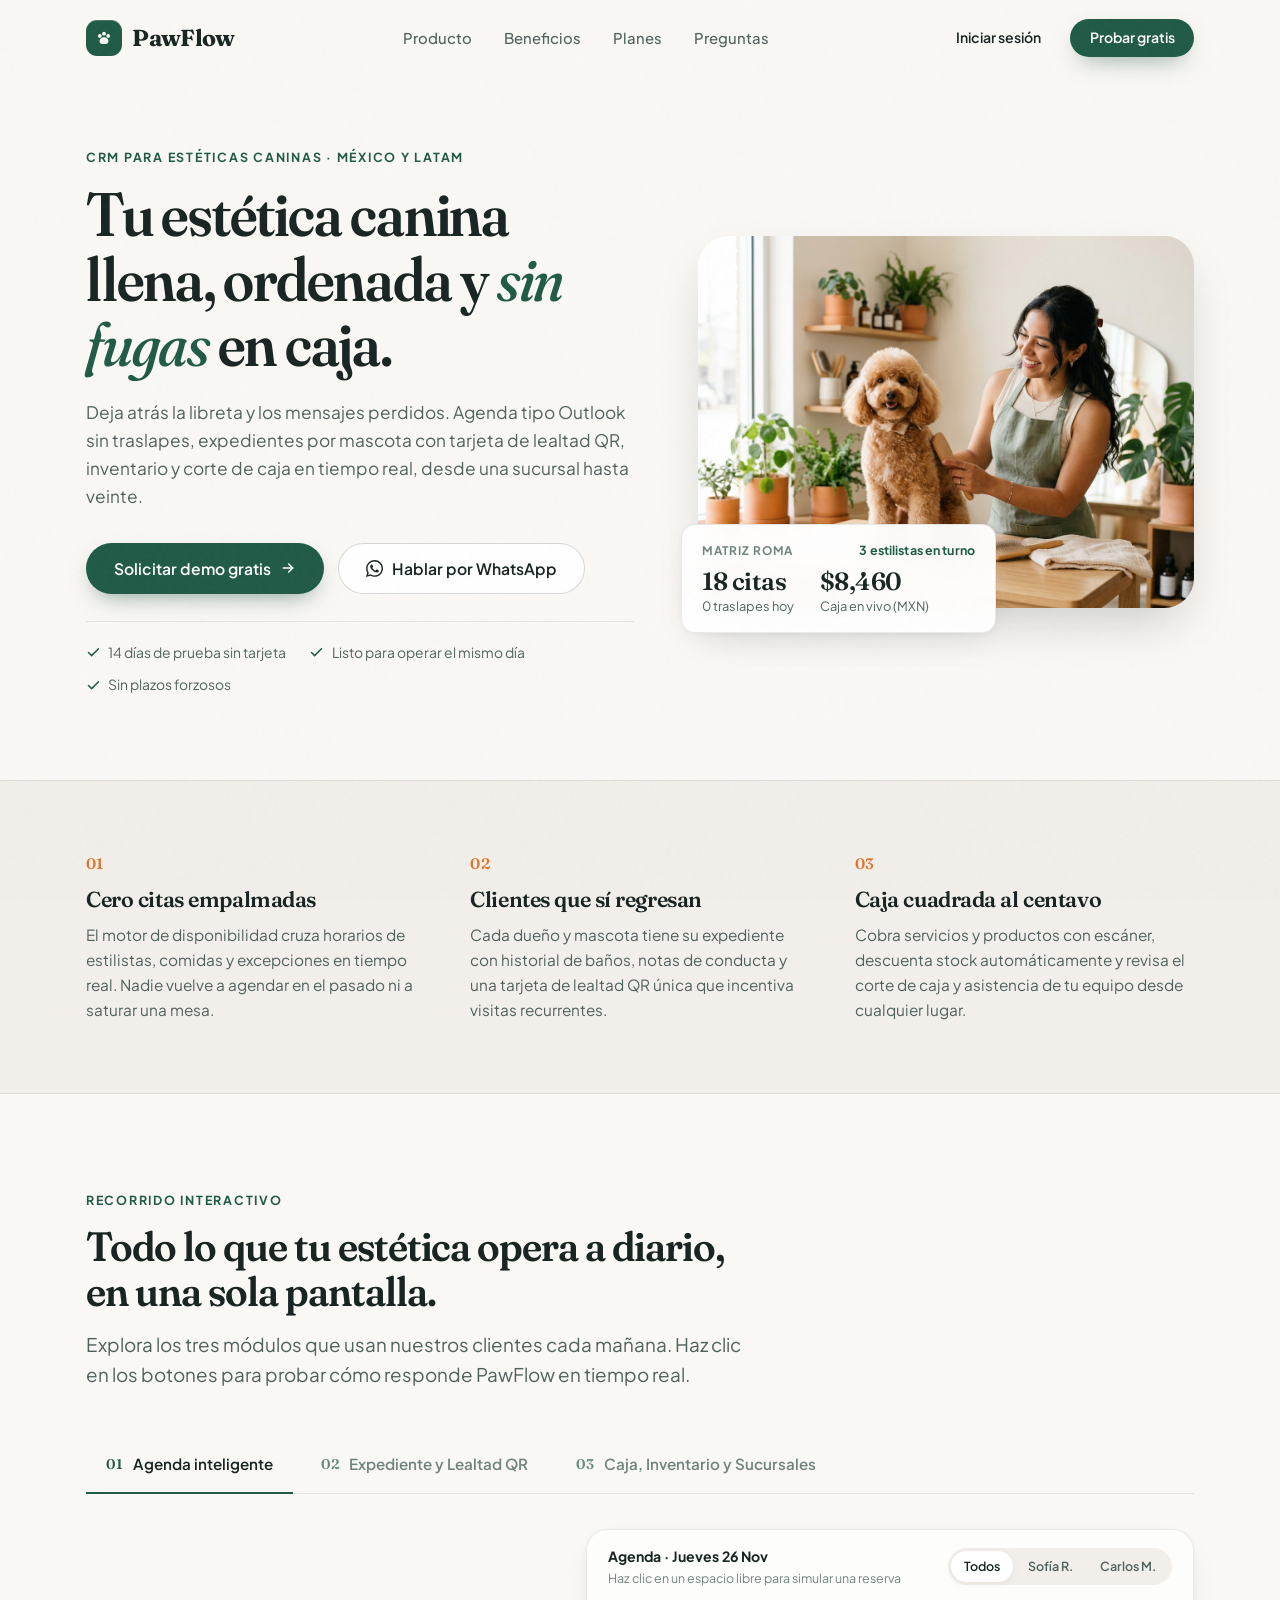
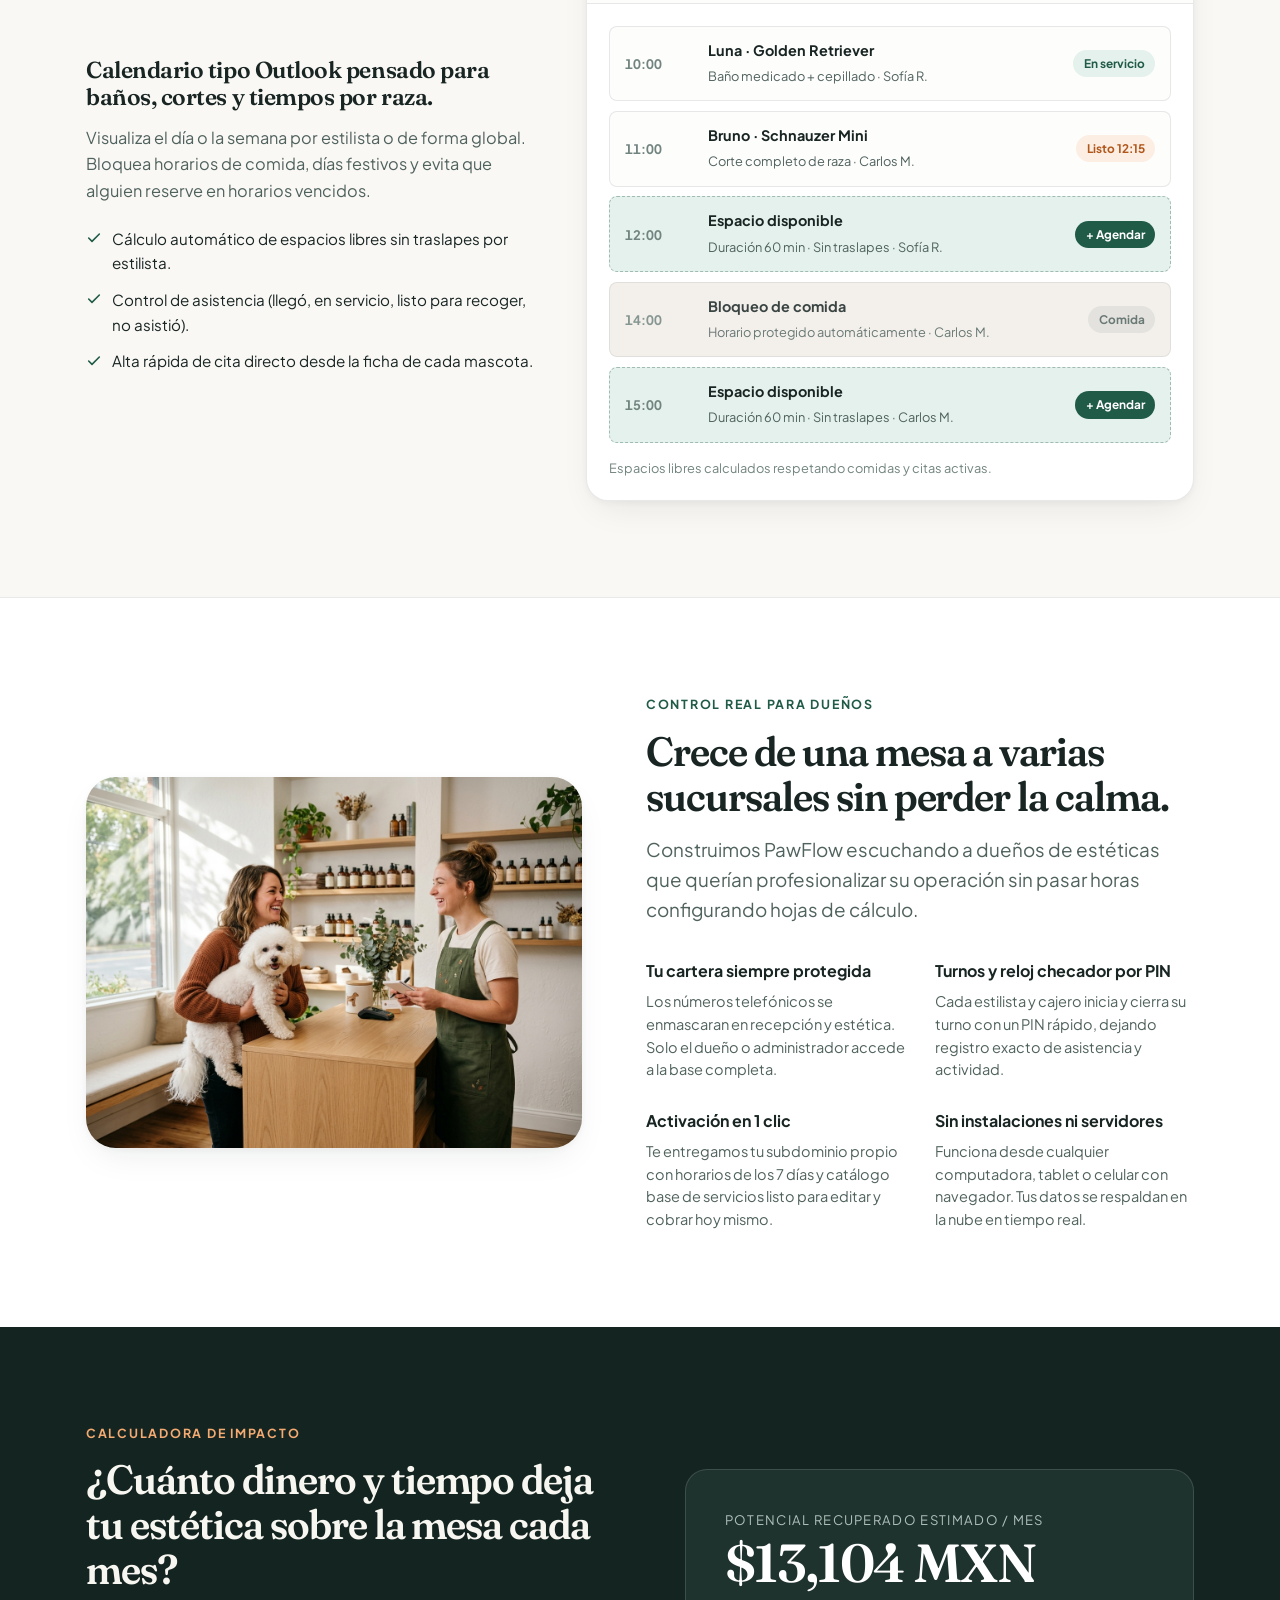
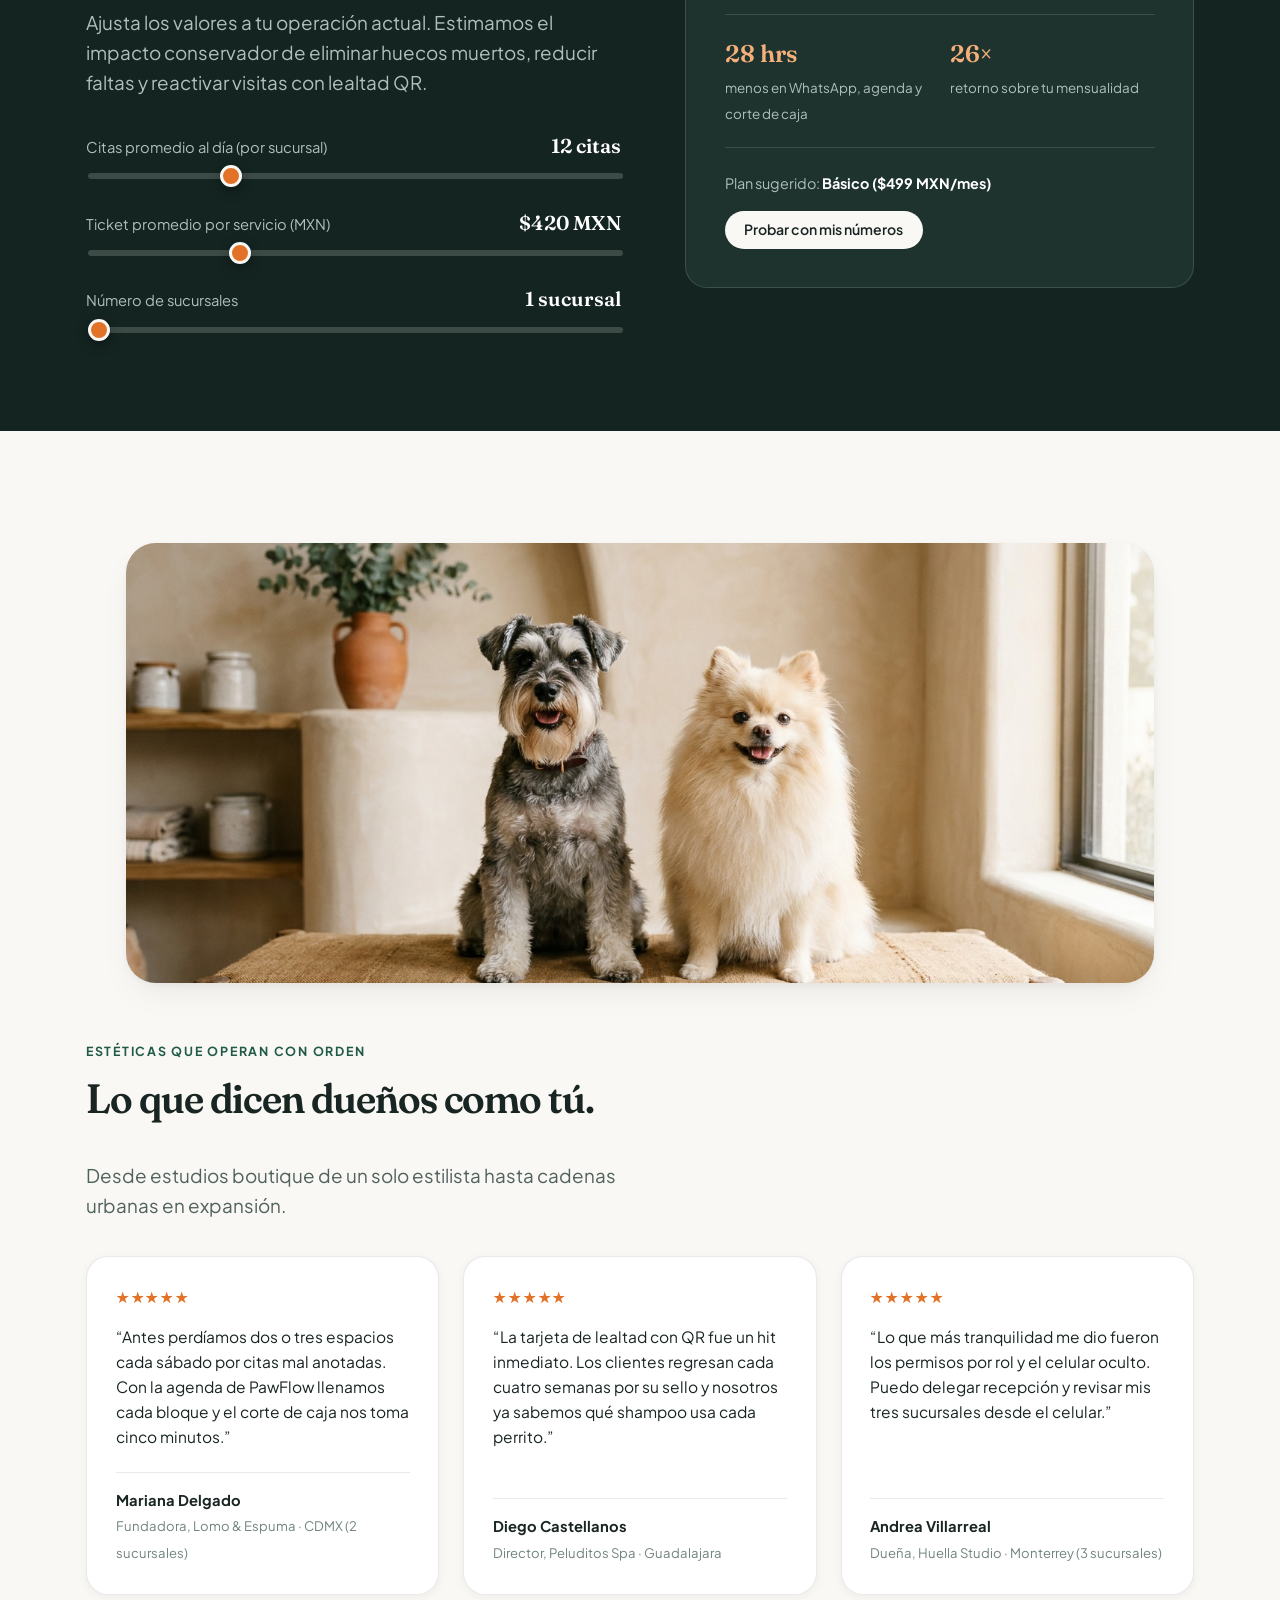
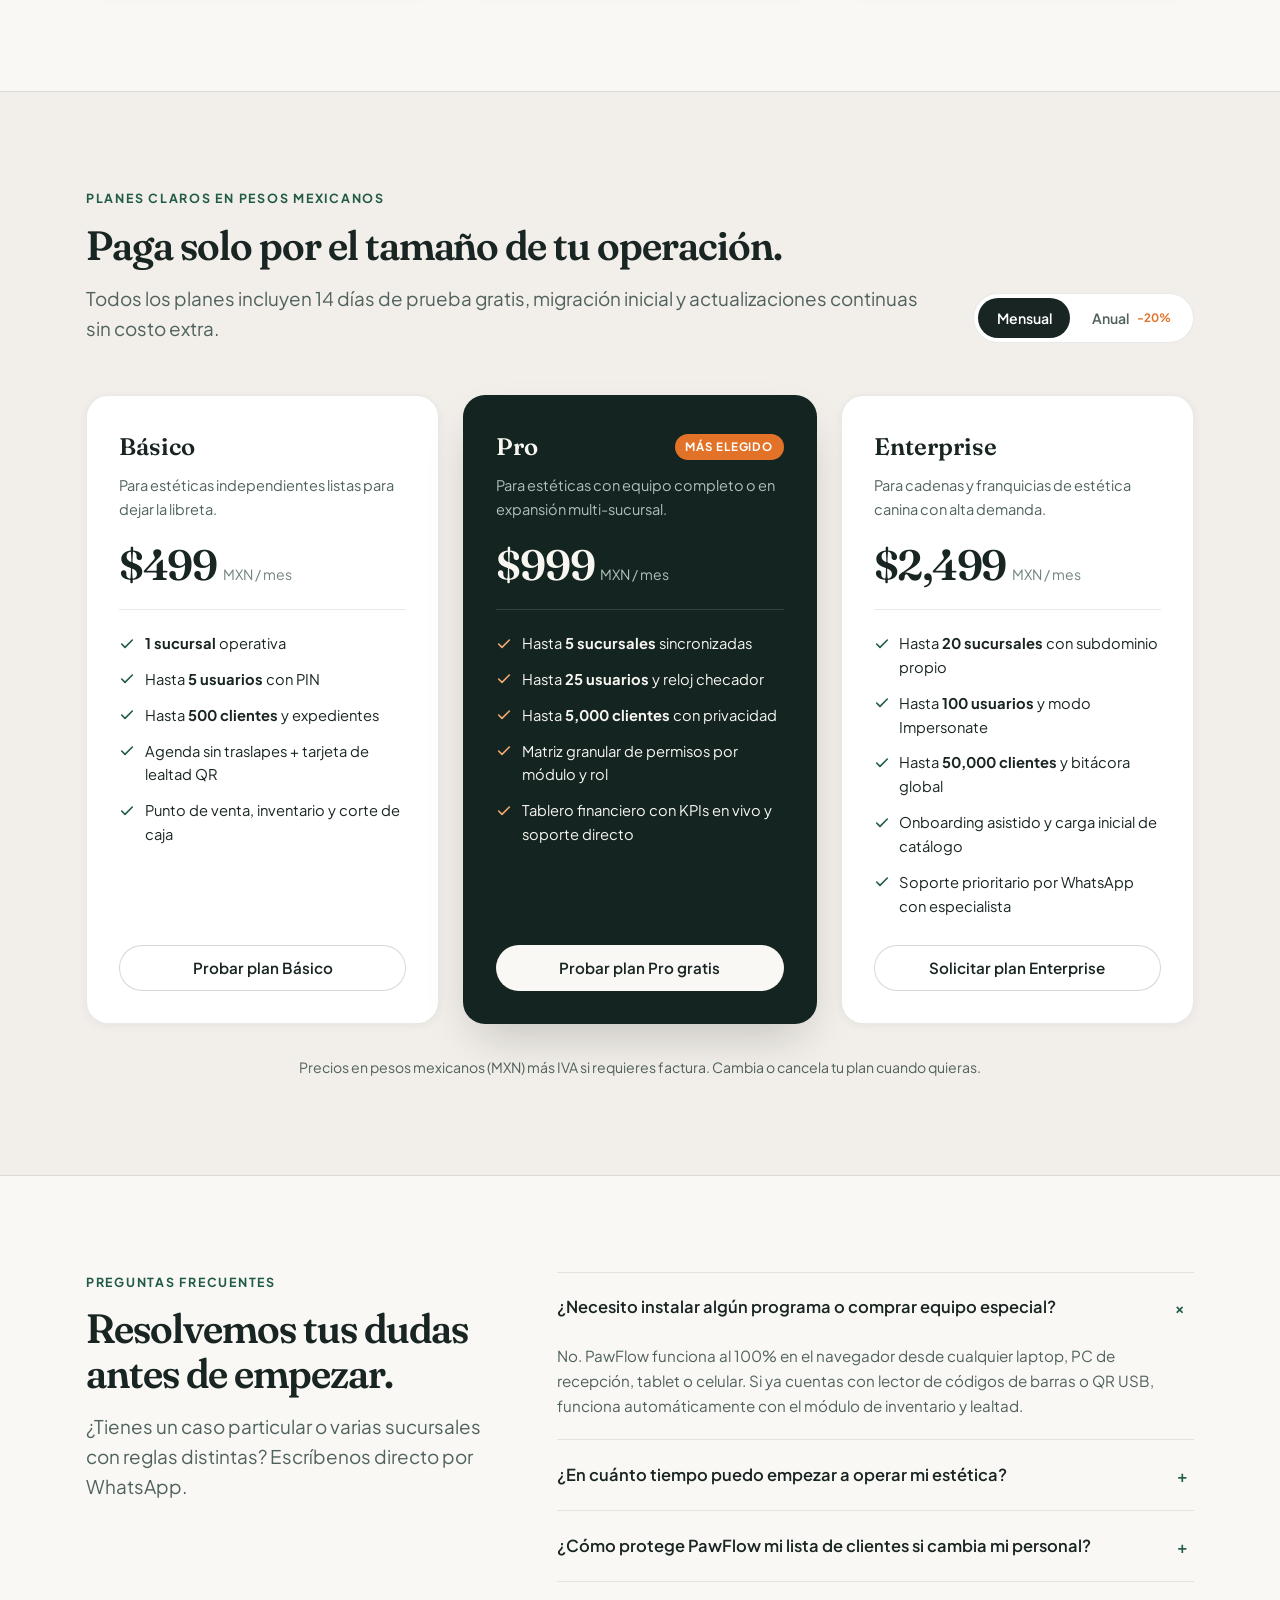
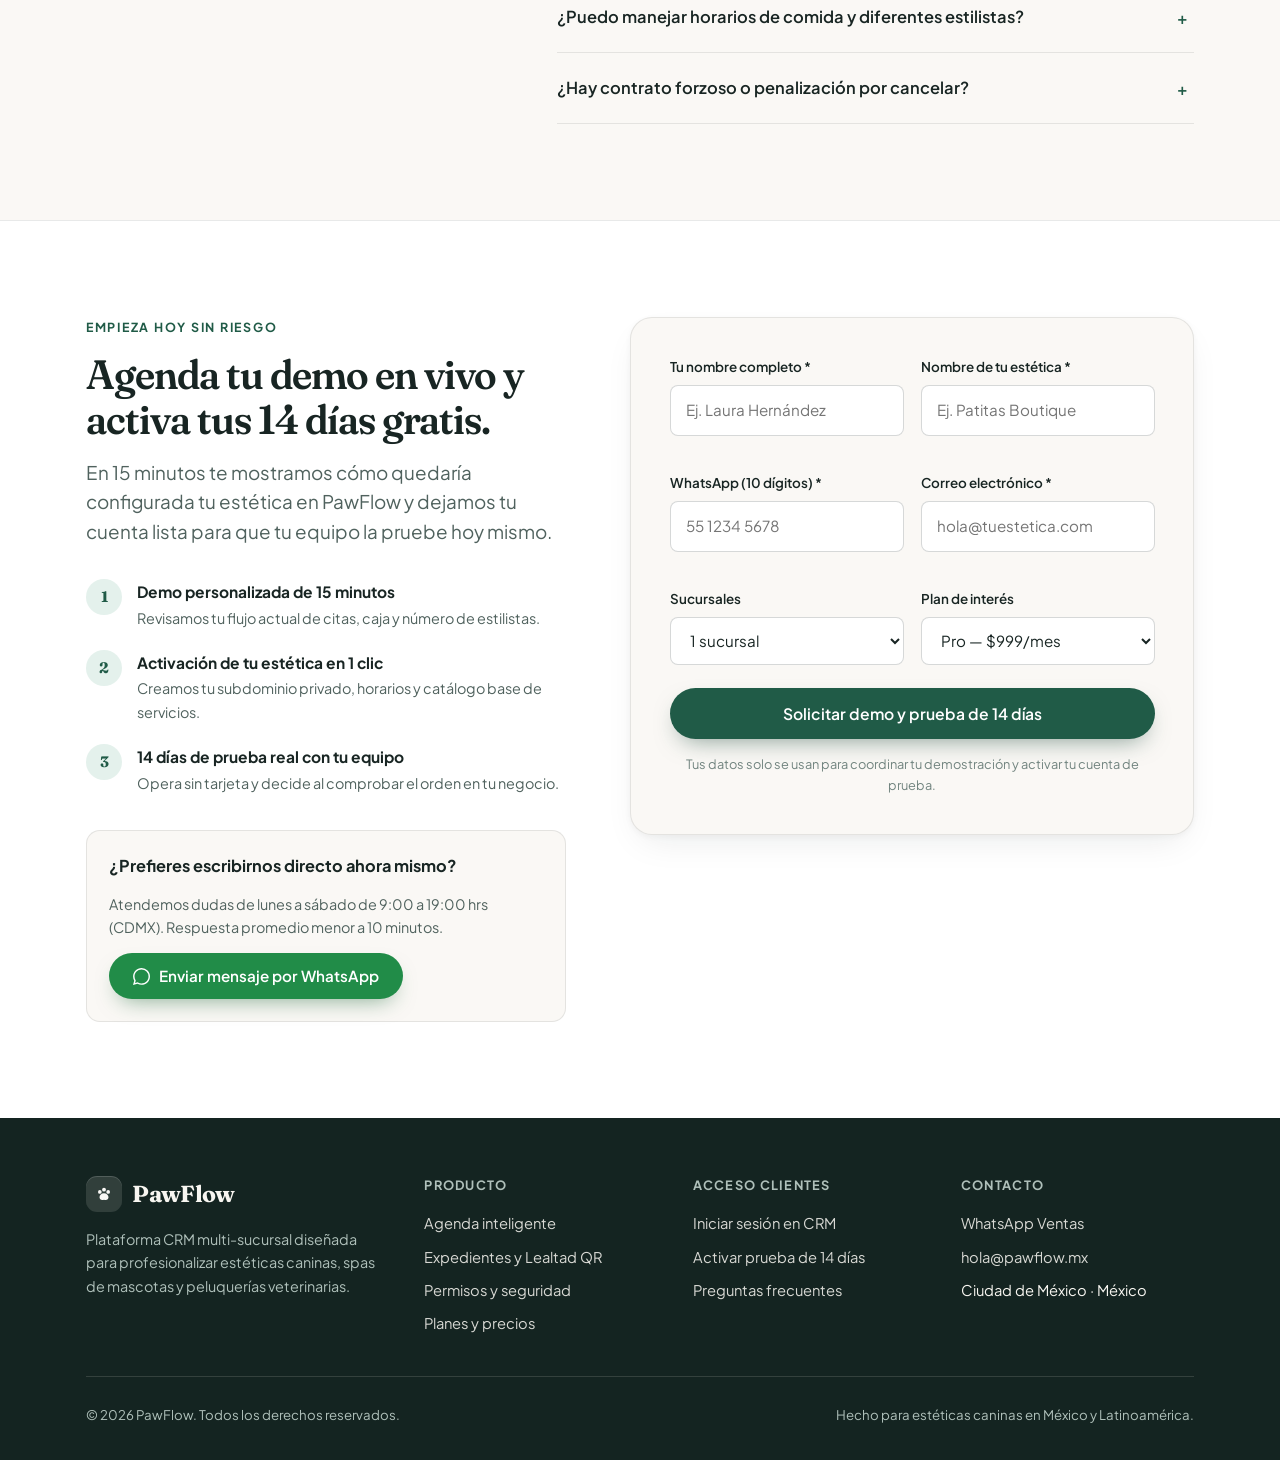
==== landing/index.html @ ab043d0c "feat(landing): agregar landing page comercial PawFlow y servirla en /landing" ====
<!DOCTYPE html>
<html lang="es-MX">
<head>
  <meta charset="UTF-8" />
  <meta name="viewport" content="width=device-width, initial-scale=1.0" />
  <title>PawFlow — CRM para Estéticas Caninas y Peluquerías de Mascotas</title>
  <meta
    name="description"
    content="Organiza tu estética canina con PawFlow: agenda inteligente sin traslapes, expedientes de mascotas con tarjeta de lealtad QR, inventario, corte de caja y control multi-sucursal."
  />
  <meta property="og:type" content="website" />
  <meta property="og:title" content="PawFlow — El CRM diseñado para estéticas caninas" />
  <meta
    property="og:description"
    content="Agenda tipo Outlook, expedientes por mascota, lealtad QR, inventario y caja cuadrada al centavo. Prueba gratis 14 días."
  />
  <meta property="og:image" content="./assets/hero-salon.jpg" />
  <meta name="theme-color" content="#205B48" />

  <!-- Curated Editorial Typography: Fraunces + Plus Jakarta Sans -->
  <link rel="preconnect" href="https://fonts.googleapis.com" />
  <link rel="preconnect" href="https://fonts.gstatic.com" crossorigin />
  <link
    href="https://fonts.googleapis.com/css2?family=Fraunces:ital,opsz,wght@0,9..144,500;0,9..144,600;0,9..144,700;1,9..144,500&family=Plus+Jakarta+Sans:wght@400;500;600;700&display=swap"
    rel="stylesheet"
  />
  <link rel="stylesheet" href="./css/styles.css" />

  <!-- Structured Data for SEO -->
  <script type="application/ld+json">
    {
      "@context": "https://schema.org",
      "@type": "SoftwareApplication",
      "name": "PawFlow",
      "applicationCategory": "BusinessApplication",
      "operatingSystem": "Web",
      "description": "CRM SaaS multi-sucursal para estéticas caninas: agenda inteligente, expedientes de clientes y mascotas, tarjeta de lealtad QR, inventario y corte de caja.",
      "offers": {
        "@type": "AggregateOffer",
        "priceCurrency": "MXN",
        "lowPrice": "499",
        "highPrice": "2499"
      }
    }
  </script>
</head>
<body>
  <!-- =====================================================================
       NAVIGATION
  ====================================================================== -->
  <header id="site-header" class="site-header">
    <div class="container header-inner">
      <a href="#inicio" class="brand" aria-label="PawFlow Inicio">
        <span class="brand-mark" aria-hidden="true">
          <svg width="20" height="20" viewBox="0 0 24 24" fill="none">
            <circle cx="7" cy="9.5" r="2.2" fill="currentColor" />
            <circle cx="12" cy="6.8" r="2.3" fill="currentColor" />
            <circle cx="17" cy="9.5" r="2.2" fill="currentColor" />
            <path d="M12 11.2c-3.1 0-5.4 2.2-5.4 4.8 0 1.9 1.4 3.2 3.2 3.2 1 0 1.6-.4 2.2-.4s1.2.4 2.2.4c1.8 0 3.2-1.3 3.2-3.2 0-2.6-2.3-4.8-5.4-4.8Z" fill="currentColor" />
          </svg>
        </span>
        <span>PawFlow</span>
      </a>

      <nav aria-label="Navegación principal">
        <ul class="nav-links">
          <li><a href="#producto">Producto</a></li>
          <li><a href="#beneficios">Beneficios</a></li>
          <li><a href="#planes">Planes</a></li>
          <li><a href="#faq">Preguntas</a></li>
        </ul>
      </nav>

      <div class="header-actions">
        <button id="btn-open-login-desktop" type="button" class="btn btn--ghost btn--sm" data-open-login>
          Iniciar sesión
        </button>
        <a id="cta-nav-trial" href="#demo" class="btn btn--primary btn--sm">
          Probar gratis
        </a>
      </div>

      <button
        id="btn-mobile-menu"
        type="button"
        class="mobile-toggle"
        aria-label="Abrir menú"
        aria-expanded="false"
        aria-controls="mobile-drawer"
      >
        <svg width="20" height="20" viewBox="0 0 24 24" fill="none" stroke="currentColor" stroke-width="2" stroke-linecap="round">
          <line x1="4" y1="7" x2="20" y2="7" />
          <line x1="4" y1="12" x2="20" y2="12" />
          <line x1="4" y1="17" x2="20" y2="17" />
        </svg>
      </button>
    </div>

    <div id="mobile-drawer" class="mobile-drawer" hidden>
      <ul class="mobile-nav-list">
        <li><a href="#producto" data-close-mobile>Producto</a></li>
        <li><a href="#beneficios" data-close-mobile>Beneficios</a></li>
        <li><a href="#planes" data-close-mobile>Planes</a></li>
        <li><a href="#faq" data-close-mobile>Preguntas</a></li>
      </ul>
      <div class="mobile-drawer-actions">
        <button id="btn-open-login-mobile" type="button" class="btn btn--secondary btn--full" data-open-login>
          Iniciar sesión en mi estética
        </button>
        <a href="#demo" class="btn btn--primary btn--full" data-close-mobile>
          Solicitar demo y prueba gratis
        </a>
      </div>
    </div>
  </header>

  <main id="inicio">
    <!-- ===================================================================
         HERO SECTION
    ==================================================================== -->
    <section class="hero">
      <div class="container hero-grid">
        <div class="hero-copy">
          <span class="eyebrow">CRM para estéticas caninas · México y Latam</span>
          <h1 class="hero-title">
            Tu estética canina llena, ordenada y <em>sin fugas</em> en caja.
          </h1>
          <p class="hero-lead">
            Deja atrás la libreta y los mensajes perdidos. Agenda tipo Outlook sin traslapes,
            expedientes por mascota con tarjeta de lealtad QR, inventario y corte de caja en tiempo
            real, desde una sucursal hasta veinte.
          </p>

          <div class="hero-ctas">
            <a id="cta-hero-demo" href="#demo" class="btn btn--primary btn--lg">
              Solicitar demo gratis
              <svg width="16" height="16" viewBox="0 0 24 24" fill="none" stroke="currentColor" stroke-width="2.2" stroke-linecap="round" stroke-linejoin="round" aria-hidden="true">
                <path d="M5 12h14" />
                <path d="m13 6 6 6-6 6" />
              </svg>
            </a>
            <a id="cta-hero-whatsapp" href="#" class="btn btn--secondary btn--lg" data-whatsapp-link data-wa-context="hero">
              <svg width="17" height="17" viewBox="0 0 24 24" fill="currentColor" aria-hidden="true">
                <path d="M20.52 3.48A11.86 11.86 0 0 0 12.06 0C5.49 0 .14 5.34.14 11.91c0 2.1.55 4.15 1.59 5.95L0 24l6.3-1.65a11.87 11.87 0 0 0 5.75 1.47h.01c6.57 0 11.92-5.35 11.92-11.92 0-3.18-1.24-6.17-3.46-8.42ZM12.06 21.8h-.01a9.87 9.87 0 0 1-5.03-1.38l-.36-.21-3.74.98 1-3.65-.24-.37a9.86 9.86 0 0 1-1.52-5.26c0-5.45 4.44-9.89 9.9-9.89 2.64 0 5.13 1.03 6.99 2.9a9.83 9.83 0 0 1 2.9 7c0 5.45-4.44 9.88-9.89 9.88Zm5.42-7.41c-.3-.15-1.76-.87-2.03-.97-.27-.1-.47-.15-.67.15-.2.3-.77.97-.94 1.17-.17.2-.35.22-.65.07-.3-.15-1.26-.46-2.39-1.48-.88-.79-1.48-1.76-1.65-2.06-.17-.3-.02-.46.13-.61.13-.13.3-.35.45-.52.15-.17.2-.3.3-.5.1-.2.05-.37-.02-.52-.07-.15-.67-1.61-.92-2.2-.24-.58-.49-.5-.67-.51h-.57c-.2 0-.52.07-.8.37-.27.3-1.04 1.02-1.04 2.48 0 1.46 1.07 2.88 1.22 3.08.15.2 2.1 3.21 5.09 4.5.71.31 1.27.49 1.7.63.72.23 1.37.2 1.88.12.57-.09 1.76-.72 2.01-1.41.25-.7.25-1.29.17-1.41-.07-.12-.27-.2-.57-.35Z" />
              </svg>
              Hablar por WhatsApp
            </a>
          </div>

          <ul class="hero-proof-list">
            <li>
              <svg width="15" height="15" viewBox="0 0 24 24" fill="none" stroke="currentColor" stroke-width="2.4" stroke-linecap="round" stroke-linejoin="round" aria-hidden="true"><polyline points="20 6 9 17 4 12" /></svg>
              14 días de prueba sin tarjeta
            </li>
            <li>
              <svg width="15" height="15" viewBox="0 0 24 24" fill="none" stroke="currentColor" stroke-width="2.4" stroke-linecap="round" stroke-linejoin="round" aria-hidden="true"><polyline points="20 6 9 17 4 12" /></svg>
              Listo para operar el mismo día
            </li>
            <li>
              <svg width="15" height="15" viewBox="0 0 24 24" fill="none" stroke="currentColor" stroke-width="2.4" stroke-linecap="round" stroke-linejoin="round" aria-hidden="true"><polyline points="20 6 9 17 4 12" /></svg>
              Sin plazos forzosos
            </li>
          </ul>
        </div>

        <div class="hero-visual">
          <div class="hero-photo-frame">
            <img
              src="./assets/hero-salon.jpg"
              alt="Estilista canina cepillando a un poodle recién bañado en una estética moderna y luminosa"
              width="1200"
              height="900"
              fetchpriority="high"
            />
          </div>

          <aside class="hero-live-card" aria-label="Resumen de ejemplo de operación diaria">
            <div class="hero-live-card__head">
              <span>Matriz Roma</span>
              <span class="status-tag">3 estilistas en turno</span>
            </div>
            <div class="hero-live-card__metrics">
              <div>
                <div class="hero-live-card__value">18 citas</div>
                <div class="hero-live-card__label">0 traslapes hoy</div>
              </div>
              <div>
                <div class="hero-live-card__value">$8,460</div>
                <div class="hero-live-card__label">Caja en vivo (MXN)</div>
              </div>
            </div>
          </aside>
        </div>
      </div>
    </section>

    <!-- ===================================================================
         VALUE STRIP (3 CORE PROMISES)
    ==================================================================== -->
    <section class="value-band" aria-label="Resultados clave">
      <div class="container value-grid">
        <article class="value-item reveal">
          <span class="value-num">01</span>
          <h2>Cero citas empalmadas</h2>
          <p>
            El motor de disponibilidad cruza horarios de estilistas, comidas y excepciones en tiempo
            real. Nadie vuelve a agendar en el pasado ni a saturar una mesa.
          </p>
        </article>

        <article class="value-item reveal">
          <span class="value-num">02</span>
          <h2>Clientes que sí regresan</h2>
          <p>
            Cada dueño y mascota tiene su expediente con historial de baños, notas de conducta y una
            tarjeta de lealtad QR única que incentiva visitas recurrentes.
          </p>
        </article>

        <article class="value-item reveal">
          <span class="value-num">03</span>
          <h2>Caja cuadrada al centavo</h2>
          <p>
            Cobra servicios y productos con escáner, descuenta stock automáticamente y revisa el
            corte de caja y asistencia de tu equipo desde cualquier lugar.
          </p>
        </article>
      </div>
    </section>

    <!-- ===================================================================
         INTERACTIVE PRODUCT SHOWCASE
    ==================================================================== -->
    <section id="producto" class="showcase">
      <div class="container">
        <header class="showcase-header reveal">
          <span class="eyebrow">Recorrido interactivo</span>
          <h2 class="section-heading">Todo lo que tu estética opera a diario, en una sola pantalla.</h2>
          <p class="section-lead">
            Explora los tres módulos que usan nuestros clientes cada mañana. Haz clic en los botones
            para probar cómo responde PawFlow en tiempo real.
          </p>
        </header>

        <div class="tour-tabs" role="tablist" aria-label="Módulos de PawFlow">
          <button
            id="tab-agenda"
            type="button"
            class="tour-tab is-active"
            role="tab"
            aria-selected="true"
            aria-controls="panel-agenda"
            data-tour-tab="agenda"
          >
            <span class="tour-tab__idx">01</span>
            Agenda inteligente
          </button>
          <button
            id="tab-lealtad"
            type="button"
            class="tour-tab"
            role="tab"
            aria-selected="false"
            aria-controls="panel-lealtad"
            data-tour-tab="lealtad"
          >
            <span class="tour-tab__idx">02</span>
            Expediente y Lealtad QR
          </button>
          <button
            id="tab-caja"
            type="button"
            class="tour-tab"
            role="tab"
            aria-selected="false"
            aria-controls="panel-caja"
            data-tour-tab="caja"
          >
            <span class="tour-tab__idx">03</span>
            Caja, Inventario y Sucursales
          </button>
        </div>

        <!-- PANEL 1: AGENDA -->
        <div id="panel-agenda" class="tour-panel is-active" role="tabpanel" aria-labelledby="tab-agenda">
          <div class="tour-copy">
            <h3>Calendario tipo Outlook pensado para baños, cortes y tiempos por raza.</h3>
            <p>
              Visualiza el día o la semana por estilista o de forma global. Bloquea horarios de
              comida, días festivos y evita que alguien reserve en horarios vencidos.
            </p>
            <ul class="feature-checklist">
              <li>
                <svg width="16" height="16" viewBox="0 0 24 24" fill="none" stroke="currentColor" stroke-width="2.4" stroke-linecap="round" stroke-linejoin="round" aria-hidden="true"><polyline points="20 6 9 17 4 12" /></svg>
                <span>Cálculo automático de espacios libres sin traslapes por estilista.</span>
              </li>
              <li>
                <svg width="16" height="16" viewBox="0 0 24 24" fill="none" stroke="currentColor" stroke-width="2.4" stroke-linecap="round" stroke-linejoin="round" aria-hidden="true"><polyline points="20 6 9 17 4 12" /></svg>
                <span>Control de asistencia (llegó, en servicio, listo para recoger, no asistió).</span>
              </li>
              <li>
                <svg width="16" height="16" viewBox="0 0 24 24" fill="none" stroke="currentColor" stroke-width="2.4" stroke-linecap="round" stroke-linejoin="round" aria-hidden="true"><polyline points="20 6 9 17 4 12" /></svg>
                <span>Alta rápida de cita directo desde la ficha de cada mascota.</span>
              </li>
            </ul>
          </div>

          <div class="demo-frame" aria-label="Demostración interactiva de Agenda">
            <div class="demo-frame__bar">
              <div>
                <div class="demo-frame__title">Agenda · Jueves 26 Nov</div>
                <div class="demo-frame__sub">Haz clic en un espacio libre para simular una reserva</div>
              </div>
              <div class="filter-group" role="group" aria-label="Filtrar por estilista">
                <button type="button" class="filter-btn is-active" data-stylist="all">Todos</button>
                <button type="button" class="filter-btn" data-stylist="sofia">Sofía R.</button>
                <button type="button" class="filter-btn" data-stylist="carlos">Carlos M.</button>
              </div>
            </div>
            <div class="demo-frame__body">
              <div id="demo-agenda-list" class="agenda-list"></div>
              <p class="agenda-hint">
                <span id="demo-agenda-feedback">Espacios libres calculados respetando comidas y citas activas.</span>
                <button id="btn-reset-agenda" type="button" class="filter-btn" style="display:none;">Reiniciar</button>
              </p>
            </div>
          </div>
        </div>

        <!-- PANEL 2: EXPEDIENTE & LEALTAD -->
        <div id="panel-lealtad" class="tour-panel" role="tabpanel" aria-labelledby="tab-lealtad">
          <div class="tour-copy">
            <h3>Conoce a cada peludo por su nombre y premia a sus dueños sin tarjetas de papel.</h3>
            <p>
              Busca cualquier cliente o mascota al instante desde la barra superior. Guarda notas de
              corte, alergias, selector de razas (incluida Mestiza) y protege los números celulares
              con enmascaramiento automático.
            </p>
            <ul class="feature-checklist">
              <li>
                <svg width="16" height="16" viewBox="0 0 24 24" fill="none" stroke="currentColor" stroke-width="2.4" stroke-linecap="round" stroke-linejoin="round" aria-hidden="true"><polyline points="20 6 9 17 4 12" /></svg>
                <span>Código QR de lealtad único por cliente (`PET-...`) escaneable en recepción.</span>
              </li>
              <li>
                <svg width="16" height="16" viewBox="0 0 24 24" fill="none" stroke="currentColor" stroke-width="2.4" stroke-linecap="round" stroke-linejoin="round" aria-hidden="true"><polyline points="20 6 9 17 4 12" /></svg>
                <span>Celular enmascarado a 4 dígitos para proteger tu cartera ante rotación.</span>
              </li>
              <li>
                <svg width="16" height="16" viewBox="0 0 24 24" fill="none" stroke="currentColor" stroke-width="2.4" stroke-linecap="round" stroke-linejoin="round" aria-hidden="true"><polyline points="20 6 9 17 4 12" /></svg>
                <span>Múltiples mascotas por dueño con historial completo de servicios.</span>
              </li>
            </ul>
          </div>

          <div class="demo-frame" aria-label="Demostración interactiva de Expediente y Lealtad QR">
            <div class="demo-frame__bar">
              <div>
                <div class="demo-frame__title">Expediente de Mascota</div>
                <div class="demo-frame__sub">Prueba escanear una visita en la tarjeta de lealtad</div>
              </div>
              <span class="phone-masked" title="Protección de privacidad activa">Tel: •••• ••84 21</span>
            </div>
            <div class="demo-frame__body">
              <div class="pet-profile-head">
                <div class="pet-identity">
                  <div class="pet-avatar" aria-hidden="true">M</div>
                  <div>
                    <h4>Max · Poodle Toy</h4>
                    <p>Dueña: Valeria Mendoza · 6.2 kg · Cliente frecuente</p>
                  </div>
                </div>
                <span class="agenda-status agenda-status--confirmed">Al corriente</span>
              </div>

              <div class="pet-notes">
                <strong>Nota de estética:</strong> Usar shampoo de avena hipoalergénico. Corte
                tijera en carita redonda; sensible en patitas traseras.
              </div>

              <div class="loyalty-box">
                <div class="loyalty-box__top">
                  <div>
                    <div style="font-weight:700;font-size:0.92rem;">Tarjeta de Lealtad Digital</div>
                    <div class="loyalty-code">HASH: PET-8F4A9C12E03D</div>
                  </div>
                  <svg width="34" height="34" viewBox="0 0 24 24" fill="none" stroke="currentColor" stroke-width="1.6" aria-hidden="true">
                    <rect x="3" y="3" width="7" height="7" rx="1" />
                    <rect x="14" y="3" width="7" height="7" rx="1" />
                    <rect x="3" y="14" width="7" height="7" rx="1" />
                    <path d="M14 14h3v3h-3zM18 18h3v3h-3zM18 14h3M14 18v3" />
                  </svg>
                </div>

                <div id="demo-loyalty-stamps" class="loyalty-stamps" aria-live="polite"></div>

                <div class="loyalty-footer">
                  <span id="demo-loyalty-msg" class="loyalty-msg">
                    <strong>4 de 5 baños</strong> · Falta 1 visita para premio
                  </span>
                  <button id="btn-scan-loyalty" type="button" class="btn btn--light btn--sm">
                    Escanear visita (+1)
                  </button>
                </div>
              </div>
            </div>
          </div>
        </div>

        <!-- PANEL 3: CAJA, INVENTARIO Y MULTI-SUCURSAL -->
        <div id="panel-caja" class="tour-panel" role="tabpanel" aria-labelledby="tab-caja">
          <div class="tour-copy">
            <h3>Supervisa caja, inventario y permisos de todas tus sucursales sin estar presente.</h3>
            <p>
              Cada colaborador inicia turno con su PIN y ve únicamente los módulos que tú autorizas.
              Cobra en segundos, recibe alertas cuando un producto está por agotarse y audita cada
              movimiento.
            </p>
            <ul class="feature-checklist">
              <li>
                <svg width="16" height="16" viewBox="0 0 24 24" fill="none" stroke="currentColor" stroke-width="2.4" stroke-linecap="round" stroke-linejoin="round" aria-hidden="true"><polyline points="20 6 9 17 4 12" /></svg>
                <span>Corte de caja por sucursal y desglose de servicios vs tienda retail.</span>
              </li>
              <li>
                <svg width="16" height="16" viewBox="0 0 24 24" fill="none" stroke="currentColor" stroke-width="2.4" stroke-linecap="round" stroke-linejoin="round" aria-hidden="true"><polyline points="20 6 9 17 4 12" /></svg>
                <span>Matriz granular de permisos por perfil (Dueño, Admin, Cajero, Estilista).</span>
              </li>
              <li>
                <svg width="16" height="16" viewBox="0 0 24 24" fill="none" stroke="currentColor" stroke-width="2.4" stroke-linecap="round" stroke-linejoin="round" aria-hidden="true"><polyline points="20 6 9 17 4 12" /></svg>
                <span>Modo Impersonate para revisar lo que ve cualquier colaborador en vivo.</span>
              </li>
            </ul>
          </div>

          <div class="demo-frame" aria-label="Demostración interactiva de Caja y Sucursales">
            <div class="demo-frame__bar">
              <div>
                <div class="demo-frame__title">Balance e Inventario en Vivo</div>
                <div class="demo-frame__sub">Cambia de sucursal para ver el aislamiento multi-sede</div>
              </div>
              <div class="filter-group" role="group" aria-label="Seleccionar sucursal">
                <button type="button" class="filter-btn is-active" data-branch="roma">Matriz Roma</button>
                <button type="button" class="filter-btn" data-branch="condesa">Suc. Condesa</button>
              </div>
            </div>
            <div class="demo-frame__body">
              <div class="branch-metrics">
                <div class="metric-cell">
                  <span class="metric-cell__label">Ingresos hoy</span>
                  <span id="branch-rev" class="metric-cell__val">$8,460</span>
                </div>
                <div class="metric-cell">
                  <span class="metric-cell__label">Ticket promedio</span>
                  <span id="branch-ticket" class="metric-cell__val">$470</span>
                </div>
                <div class="metric-cell">
                  <span class="metric-cell__label">Equipo en turno</span>
                  <span id="branch-staff" class="metric-cell__val">4 activos</span>
                </div>
              </div>

              <div id="branch-alert" class="stock-alert">
                <span><strong>Stock bajo:</strong> Shampoo Hipoalergénico 1L (quedan 2 piezas)</span>
                <span>Reordenar</span>
              </div>

              <table class="roles-table" aria-label="Ejemplo de matriz de permisos">
                <thead>
                  <tr>
                    <th>Perfil</th>
                    <th>Agenda</th>
                    <th>Corte Caja</th>
                    <th>Base Clientes</th>
                  </tr>
                </thead>
                <tbody>
                  <tr>
                    <td><strong>Dueño / Admin</strong></td>
                    <td class="perm-yes">Total</td>
                    <td class="perm-yes">Total</td>
                    <td class="perm-yes">Exportable</td>
                  </tr>
                  <tr>
                    <td><strong>Cajero</strong></td>
                    <td class="perm-yes">Agendar</td>
                    <td class="perm-yes">Cobrar</td>
                    <td class="perm-no">Tel. oculto</td>
                  </tr>
                  <tr>
                    <td><strong>Estilista</strong></td>
                    <td class="perm-yes">Solo sus citas</td>
                    <td class="perm-no">Sin acceso</td>
                    <td class="perm-no">Solo ficha</td>
                  </tr>
                </tbody>
              </table>
            </div>
          </div>
        </div>
      </div>
    </section>

    <!-- ===================================================================
         EDITORIAL STORY & SECURITY PILLARS
    ==================================================================== -->
    <section id="beneficios" class="story-section">
      <div class="container story-grid">
        <div class="story-photo reveal">
          <img
            src="./assets/reception-loyalty.jpg"
            alt="Clienta sonriendo con su perro bichón frisé en la recepción de una estética canina moderna"
            width="1200"
            height="900"
            loading="lazy"
          />
        </div>

        <div class="reveal">
          <span class="eyebrow">Control real para dueños</span>
          <h2 class="section-heading">Crece de una mesa a varias sucursales sin perder la calma.</h2>
          <p class="section-lead">
            Construimos PawFlow escuchando a dueños de estéticas que querían profesionalizar su
            operación sin pasar horas configurando hojas de cálculo.
          </p>

          <div class="story-pillars">
            <div class="pillar">
              <h3>Tu cartera siempre protegida</h3>
              <p>
                Los números telefónicos se enmascaran en recepción y estética. Solo el dueño o
                administrador accede a la base completa.
              </p>
            </div>
            <div class="pillar">
              <h3>Turnos y reloj checador por PIN</h3>
              <p>
                Cada estilista y cajero inicia y cierra su turno con un PIN rápido, dejando registro
                exacto de asistencia y actividad.
              </p>
            </div>
            <div class="pillar">
              <h3>Activación en 1 clic</h3>
              <p>
                Te entregamos tu subdominio propio con horarios de los 7 días y catálogo base de
                servicios listo para editar y cobrar hoy mismo.
              </p>
            </div>
            <div class="pillar">
              <h3>Sin instalaciones ni servidores</h3>
              <p>
                Funciona desde cualquier computadora, tablet o celular con navegador. Tus datos se
                respaldan en la nube en tiempo real.
              </p>
            </div>
          </div>
        </div>
      </div>
    </section>

    <!-- ===================================================================
         INTERACTIVE ROI CALCULATOR (DARK FOREST BAND)
    ==================================================================== -->
    <section class="roi-section" aria-labelledby="roi-heading">
      <div class="container roi-grid">
        <div class="reveal">
          <span class="eyebrow eyebrow--light">Calculadora de impacto</span>
          <h2 id="roi-heading" class="section-heading section-heading--light">
            ¿Cuánto dinero y tiempo deja tu estética sobre la mesa cada mes?
          </h2>
          <p class="section-lead section-lead--light">
            Ajusta los valores a tu operación actual. Estimamos el impacto conservador de eliminar
            huecos muertos, reducir faltas y reactivar visitas con lealtad QR.
          </p>

          <div class="roi-controls">
            <div class="slider-field">
              <div class="slider-field__head">
                <label for="slider-citas">Citas promedio al día (por sucursal)</label>
                <span id="val-citas" class="slider-field__value">12 citas</span>
              </div>
              <input id="slider-citas" type="range" min="4" max="35" step="1" value="12" />
            </div>

            <div class="slider-field">
              <div class="slider-field__head">
                <label for="slider-ticket">Ticket promedio por servicio (MXN)</label>
                <span id="val-ticket" class="slider-field__value">$420 MXN</span>
              </div>
              <input id="slider-ticket" type="range" min="220" max="950" step="10" value="420" />
            </div>

            <div class="slider-field">
              <div class="slider-field__head">
                <label for="slider-sucursales">Número de sucursales</label>
                <span id="val-sucursales" class="slider-field__value">1 sucursal</span>
              </div>
              <input id="slider-sucursales" type="range" min="1" max="10" step="1" value="1" />
            </div>
          </div>
        </div>

        <aside class="roi-card reveal" aria-live="polite">
          <div>
            <span class="roi-highlight-label">Potencial recuperado estimado / mes</span>
            <div id="roi-money" class="roi-highlight-number">$13,104 MXN</div>
          </div>

          <div class="roi-breakdown">
            <div>
              <span id="roi-hours" class="roi-sub-val">26 hrs</span>
              <span class="roi-sub-label">menos en WhatsApp, agenda y corte de caja</span>
            </div>
            <div>
              <span id="roi-return" class="roi-sub-val">26×</span>
              <span class="roi-sub-label">retorno sobre tu mensualidad</span>
            </div>
          </div>

          <div class="roi-rec">
            <span>Plan sugerido: <strong id="roi-plan-name">Básico ($499 MXN/mes)</strong></span>
            <a id="cta-roi-demo" href="#demo" class="btn btn--light btn--sm">Probar con mis números</a>
          </div>
        </aside>
      </div>
    </section>

    <!-- ===================================================================
         EDITORIAL PORTRAIT BREAK + TESTIMONIALS
    ==================================================================== -->
    <section class="testimonials-section">
      <div class="container">
        <figure class="editorial-banner reveal">
          <img
            src="./assets/groomed-dogs.jpg"
            alt="Un schnauzer miniatura y un pomerania recién arreglados y felices en una banca de lino"
            width="1600"
            height="900"
            loading="lazy"
          />
        </figure>

        <div class="testimonials-head reveal">
          <div>
            <span class="eyebrow">Estéticas que operan con orden</span>
            <h2 class="section-heading">Lo que dicen dueños como tú.</h2>
          </div>
          <p class="section-lead" style="max-width: 42ch;">
            Desde estudios boutique de un solo estilista hasta cadenas urbanas en expansión.
          </p>
        </div>

        <div class="testimonials-grid">
          <article class="quote-card reveal">
            <div>
              <div class="quote-stars" aria-label="5 de 5 estrellas">★★★★★</div>
              <blockquote>
                “Antes perdíamos dos o tres espacios cada sábado por citas mal anotadas. Con la
                agenda de PawFlow llenamos cada bloque y el corte de caja nos toma cinco minutos.”
              </blockquote>
            </div>
            <div class="quote-author">
              <strong>Mariana Delgado</strong>
              <span>Fundadora, Lomo &amp; Espuma · CDMX (2 sucursales)</span>
            </div>
          </article>

          <article class="quote-card reveal">
            <div>
              <div class="quote-stars" aria-label="5 de 5 estrellas">★★★★★</div>
              <blockquote>
                “La tarjeta de lealtad con QR fue un hit inmediato. Los clientes regresan cada
                cuatro semanas por su sello y nosotros ya sabemos qué shampoo usa cada perrito.”
              </blockquote>
            </div>
            <div class="quote-author">
              <strong>Diego Castellanos</strong>
              <span>Director, Peluditos Spa · Guadalajara</span>
            </div>
          </article>

          <article class="quote-card reveal">
            <div>
              <div class="quote-stars" aria-label="5 de 5 estrellas">★★★★★</div>
              <blockquote>
                “Lo que más tranquilidad me dio fueron los permisos por rol y el celular oculto.
                Puedo delegar recepción y revisar mis tres sucursales desde el celular.”
              </blockquote>
            </div>
            <div class="quote-author">
              <strong>Andrea Villarreal</strong>
              <span>Dueña, Huella Studio · Monterrey (3 sucursales)</span>
            </div>
          </article>
        </div>
      </div>
    </section>

    <!-- ===================================================================
         PRICING PLANS (ALIGNED WITH REAL BACKEND PLANES_CONFIG)
    ==================================================================== -->
    <section id="planes" class="pricing-section">
      <div class="container">
        <div class="pricing-top reveal">
          <div>
            <span class="eyebrow">Planes claros en pesos mexicanos</span>
            <h2 class="section-heading">Paga solo por el tamaño de tu operación.</h2>
            <p class="section-lead">
              Todos los planes incluyen 14 días de prueba gratis, migración inicial y actualizaciones
              continuas sin costo extra.
            </p>
          </div>

          <div class="billing-toggle" role="group" aria-label="Periodo de facturación">
            <button id="billing-monthly" type="button" class="billing-btn is-active" data-billing="monthly">
              Mensual
            </button>
            <button id="billing-annual" type="button" class="billing-btn" data-billing="annual">
              Anual <span class="save-tag">-20%</span>
            </button>
          </div>
        </div>

        <div class="pricing-grid">
          <!-- PLAN BÁSICO -->
          <article class="plan-card reveal">
            <div>
              <div class="plan-head">
                <h3 class="plan-name">Básico</h3>
              </div>
              <p class="plan-desc">Para estéticas independientes listas para dejar la libreta.</p>

              <div class="plan-price">
                <span class="plan-amount" data-price-monthly="$499" data-price-annual="$399">$499</span>
                <span class="plan-period" data-period-text>MXN / mes</span>
              </div>

              <ul class="plan-features">
                <li>
                  <svg width="16" height="16" viewBox="0 0 24 24" fill="none" stroke="currentColor" stroke-width="2.4" stroke-linecap="round" stroke-linejoin="round" aria-hidden="true"><polyline points="20 6 9 17 4 12" /></svg>
                  <span><strong>1 sucursal</strong> operativa</span>
                </li>
                <li>
                  <svg width="16" height="16" viewBox="0 0 24 24" fill="none" stroke="currentColor" stroke-width="2.4" stroke-linecap="round" stroke-linejoin="round" aria-hidden="true"><polyline points="20 6 9 17 4 12" /></svg>
                  <span>Hasta <strong>5 usuarios</strong> con PIN</span>
                </li>
                <li>
                  <svg width="16" height="16" viewBox="0 0 24 24" fill="none" stroke="currentColor" stroke-width="2.4" stroke-linecap="round" stroke-linejoin="round" aria-hidden="true"><polyline points="20 6 9 17 4 12" /></svg>
                  <span>Hasta <strong>500 clientes</strong> y expedientes</span>
                </li>
                <li>
                  <svg width="16" height="16" viewBox="0 0 24 24" fill="none" stroke="currentColor" stroke-width="2.4" stroke-linecap="round" stroke-linejoin="round" aria-hidden="true"><polyline points="20 6 9 17 4 12" /></svg>
                  <span>Agenda sin traslapes + tarjeta de lealtad QR</span>
                </li>
                <li>
                  <svg width="16" height="16" viewBox="0 0 24 24" fill="none" stroke="currentColor" stroke-width="2.4" stroke-linecap="round" stroke-linejoin="round" aria-hidden="true"><polyline points="20 6 9 17 4 12" /></svg>
                  <span>Punto de venta, inventario y corte de caja</span>
                </li>
              </ul>
            </div>

            <button type="button" class="btn btn--secondary btn--full" data-select-plan="Básico — $499/mes">
              Probar plan Básico
            </button>
          </article>

          <!-- PLAN PRO (FEATURED) -->
          <article class="plan-card plan-card--featured reveal">
            <div>
              <div class="plan-head">
                <h3 class="plan-name">Pro</h3>
                <span class="plan-tag">Más elegido</span>
              </div>
              <p class="plan-desc">Para estéticas con equipo completo o en expansión multi-sucursal.</p>

              <div class="plan-price">
                <span class="plan-amount" data-price-monthly="$999" data-price-annual="$799">$999</span>
                <span class="plan-period" data-period-text>MXN / mes</span>
              </div>

              <ul class="plan-features">
                <li>
                  <svg width="16" height="16" viewBox="0 0 24 24" fill="none" stroke="currentColor" stroke-width="2.4" stroke-linecap="round" stroke-linejoin="round" aria-hidden="true"><polyline points="20 6 9 17 4 12" /></svg>
                  <span>Hasta <strong>5 sucursales</strong> sincronizadas</span>
                </li>
                <li>
                  <svg width="16" height="16" viewBox="0 0 24 24" fill="none" stroke="currentColor" stroke-width="2.4" stroke-linecap="round" stroke-linejoin="round" aria-hidden="true"><polyline points="20 6 9 17 4 12" /></svg>
                  <span>Hasta <strong>25 usuarios</strong> y reloj checador</span>
                </li>
                <li>
                  <svg width="16" height="16" viewBox="0 0 24 24" fill="none" stroke="currentColor" stroke-width="2.4" stroke-linecap="round" stroke-linejoin="round" aria-hidden="true"><polyline points="20 6 9 17 4 12" /></svg>
                  <span>Hasta <strong>5,000 clientes</strong> con privacidad</span>
                </li>
                <li>
                  <svg width="16" height="16" viewBox="0 0 24 24" fill="none" stroke="currentColor" stroke-width="2.4" stroke-linecap="round" stroke-linejoin="round" aria-hidden="true"><polyline points="20 6 9 17 4 12" /></svg>
                  <span>Matriz granular de permisos por módulo y rol</span>
                </li>
                <li>
                  <svg width="16" height="16" viewBox="0 0 24 24" fill="none" stroke="currentColor" stroke-width="2.4" stroke-linecap="round" stroke-linejoin="round" aria-hidden="true"><polyline points="20 6 9 17 4 12" /></svg>
                  <span>Tablero financiero con KPIs en vivo y soporte directo</span>
                </li>
              </ul>
            </div>

            <button type="button" class="btn btn--light btn--full" data-select-plan="Pro — $999/mes">
              Probar plan Pro gratis
            </button>
          </article>

          <!-- PLAN ENTERPRISE -->
          <article class="plan-card reveal">
            <div>
              <div class="plan-head">
                <h3 class="plan-name">Enterprise</h3>
              </div>
              <p class="plan-desc">Para cadenas y franquicias de estética canina con alta demanda.</p>

              <div class="plan-price">
                <span class="plan-amount" data-price-monthly="$2,499" data-price-annual="$1,999">$2,499</span>
                <span class="plan-period" data-period-text>MXN / mes</span>
              </div>

              <ul class="plan-features">
                <li>
                  <svg width="16" height="16" viewBox="0 0 24 24" fill="none" stroke="currentColor" stroke-width="2.4" stroke-linecap="round" stroke-linejoin="round" aria-hidden="true"><polyline points="20 6 9 17 4 12" /></svg>
                  <span>Hasta <strong>20 sucursales</strong> con subdominio propio</span>
                </li>
                <li>
                  <svg width="16" height="16" viewBox="0 0 24 24" fill="none" stroke="currentColor" stroke-width="2.4" stroke-linecap="round" stroke-linejoin="round" aria-hidden="true"><polyline points="20 6 9 17 4 12" /></svg>
                  <span>Hasta <strong>100 usuarios</strong> y modo Impersonate</span>
                </li>
                <li>
                  <svg width="16" height="16" viewBox="0 0 24 24" fill="none" stroke="currentColor" stroke-width="2.4" stroke-linecap="round" stroke-linejoin="round" aria-hidden="true"><polyline points="20 6 9 17 4 12" /></svg>
                  <span>Hasta <strong>50,000 clientes</strong> y bitácora global</span>
                </li>
                <li>
                  <svg width="16" height="16" viewBox="0 0 24 24" fill="none" stroke="currentColor" stroke-width="2.4" stroke-linecap="round" stroke-linejoin="round" aria-hidden="true"><polyline points="20 6 9 17 4 12" /></svg>
                  <span>Onboarding asistido y carga inicial de catálogo</span>
                </li>
                <li>
                  <svg width="16" height="16" viewBox="0 0 24 24" fill="none" stroke="currentColor" stroke-width="2.4" stroke-linecap="round" stroke-linejoin="round" aria-hidden="true"><polyline points="20 6 9 17 4 12" /></svg>
                  <span>Soporte prioritario por WhatsApp con especialista</span>
                </li>
              </ul>
            </div>

            <button type="button" class="btn btn--secondary btn--full" data-select-plan="Enterprise — $2,499/mes">
              Solicitar plan Enterprise
            </button>
          </article>
        </div>

        <p class="pricing-footnote">
          Precios en pesos mexicanos (MXN) más IVA si requieres factura. Cambia o cancela tu plan
          cuando quieras.
        </p>
      </div>
    </section>

    <!-- ===================================================================
         FAQ ACCORDION
    ==================================================================== -->
    <section id="faq" class="faq-section">
      <div class="container faq-grid">
        <div class="reveal">
          <span class="eyebrow">Preguntas frecuentes</span>
          <h2 class="section-heading">Resolvemos tus dudas antes de empezar.</h2>
          <p class="section-lead">
            ¿Tienes un caso particular o varias sucursales con reglas distintas? Escríbenos directo
            por WhatsApp.
          </p>
        </div>

        <div class="faq-list reveal">
          <div class="faq-item is-open">
            <button type="button" class="faq-trigger" aria-expanded="true">
              <span>¿Necesito instalar algún programa o comprar equipo especial?</span>
              <span class="faq-icon" aria-hidden="true">+</span>
            </button>
            <div class="faq-answer-wrap">
              <div class="faq-answer">
                <p>
                  No. PawFlow funciona al 100% en el navegador desde cualquier laptop, PC de
                  recepción, tablet o celular. Si ya cuentas con lector de códigos de barras o QR
                  USB, funciona automáticamente con el módulo de inventario y lealtad.
                </p>
              </div>
            </div>
          </div>

          <div class="faq-item">
            <button type="button" class="faq-trigger" aria-expanded="false">
              <span>¿En cuánto tiempo puedo empezar a operar mi estética?</span>
              <span class="faq-icon" aria-hidden="true">+</span>
            </button>
            <div class="faq-answer-wrap">
              <div class="faq-answer">
                <p>
                  El mismo día. Nuestro onboarding en 1 clic genera tu subdominio privado, tu
                  sucursal matriz, horarios de la semana y un catálogo base de servicios para que
                  solo ajustes precios y comiences a agendar en menos de 15 minutos.
                </p>
              </div>
            </div>
          </div>

          <div class="faq-item">
            <button type="button" class="faq-trigger" aria-expanded="false">
              <span>¿Cómo protege PawFlow mi lista de clientes si cambia mi personal?</span>
              <span class="faq-icon" aria-hidden="true">+</span>
            </button>
            <div class="faq-answer-wrap">
              <div class="faq-answer">
                <p>
                  Por defecto, los números telefónicos aparecen enmascarados a los últimos 4 dígitos
                  para cajeros y estilistas. Además, la matriz de permisos bloquea exportaciones y
                  vistas sensibles según el rol asignado.
                </p>
              </div>
            </div>
          </div>

          <div class="faq-item">
            <button type="button" class="faq-trigger" aria-expanded="false">
              <span>¿Puedo manejar horarios de comida y diferentes estilistas?</span>
              <span class="faq-icon" aria-hidden="true">+</span>
            </button>
            <div class="faq-answer-wrap">
              <div class="faq-answer">
                <p>
                  Sí. Puedes configurar la agenda por estilista o global, definir bloques de comida,
                  días festivos o excepciones puntuales, y el motor calcula disponibilidad real sin
                  empalmes.
                </p>
              </div>
            </div>
          </div>

          <div class="faq-item">
            <button type="button" class="faq-trigger" aria-expanded="false">
              <span>¿Hay contrato forzoso o penalización por cancelar?</span>
              <span class="faq-icon" aria-hidden="true">+</span>
            </button>
            <div class="faq-answer-wrap">
              <div class="faq-answer">
                <p>
                  Ninguno. Empiezas con 14 días de prueba gratis sin ingresar tarjeta. Después pagas
                  mes a mes (o anual con 20% de descuento) y puedes cambiar de plan o cancelar en
                  cualquier momento.
                </p>
              </div>
            </div>
          </div>
        </div>
      </div>
    </section>

    <!-- ===================================================================
         CONVERSION SECTION: DEMO / TRIAL FORM + WHATSAPP
    ==================================================================== -->
    <section id="demo" class="conversion-section">
      <div class="container conversion-grid">
        <div class="reveal">
          <span class="eyebrow">Empieza hoy sin riesgo</span>
          <h2 class="section-heading">Agenda tu demo en vivo y activa tus 14 días gratis.</h2>
          <p class="section-lead">
            En 15 minutos te mostramos cómo quedaría configurada tu estética en PawFlow y dejamos tu
            cuenta lista para que tu equipo la pruebe hoy mismo.
          </p>

          <ol class="onboarding-steps">
            <li>
              <span class="step-circle">1</span>
              <div>
                <strong>Demo personalizada de 15 minutos</strong>
                <p>Revisamos tu flujo actual de citas, caja y número de estilistas.</p>
              </div>
            </li>
            <li>
              <span class="step-circle">2</span>
              <div>
                <strong>Activación de tu estética en 1 clic</strong>
                <p>Creamos tu subdominio privado, horarios y catálogo base de servicios.</p>
              </div>
            </li>
            <li>
              <span class="step-circle">3</span>
              <div>
                <strong>14 días de prueba real con tu equipo</strong>
                <p>Opera sin tarjeta y decide al comprobar el orden en tu negocio.</p>
              </div>
            </li>
          </ol>

          <div class="direct-wa-box">
            <strong>¿Prefieres escribirnos directo ahora mismo?</strong>
            <p>
              Atendemos dudas de lunes a sábado de 9:00 a 19:00 hrs (CDMX). Respuesta promedio menor
              a 10 minutos.
            </p>
            <div>
              <a id="cta-form-whatsapp" href="#" class="btn btn--whatsapp" data-whatsapp-link data-wa-context="contact">
                <svg width="17" height="17" viewBox="0 0 24 24" fill="currentColor" aria-hidden="true">
                  <path d="M20.52 3.48A11.86 11.86 0 0 0 12.06 0C5.49 0 .14 5.34.14 11.91c0 2.1.55 4.15 1.59 5.95L0 24l6.3-1.65a11.87 11.87 0 0 0 5.75 1.47h.01c6.57 0 11.92-5.35 11.92-11.92 0-3.18-1.24-6.17-3.46-8.42ZM12.06 21.8h-.01a9.87 9.87 0 0 1-5.03-1.38l-.36-.21-3.74.98 1-3.65-.24-.37a9.86 9.86 0 0 1-1.52-5.26c0-5.45 4.44-9.89 9.9-9.89 2.64 0 5.13 1.03 6.99 2.9a9.83 9.83 0 0 1 2.9 7c0 5.45-4.44 9.88-9.89 9.88Z" />
                </svg>
                Enviar mensaje por WhatsApp
              </a>
            </div>
          </div>
        </div>

        <div class="form-card reveal">
          <form id="form-demo" novalidate>
            <div class="form-grid">
              <div class="field">
                <label for="input-nombre">Tu nombre completo *</label>
                <input id="input-nombre" name="nombre" type="text" required autocomplete="name" placeholder="Ej. Laura Hernández" />
                <span class="field-error" data-error-for="nombre"></span>
              </div>

              <div class="field">
                <label for="input-estetica">Nombre de tu estética *</label>
                <input id="input-estetica" name="estetica" type="text" required autocomplete="organization" placeholder="Ej. Patitas Boutique" />
                <span class="field-error" data-error-for="estetica"></span>
              </div>

              <div class="field">
                <label for="input-whatsapp">WhatsApp (10 dígitos) *</label>
                <input id="input-whatsapp" name="whatsapp" type="tel" required autocomplete="tel" placeholder="55 1234 5678" />
                <span class="field-error" data-error-for="whatsapp"></span>
              </div>

              <div class="field">
                <label for="input-email">Correo electrónico *</label>
                <input id="input-email" name="email" type="email" required autocomplete="email" placeholder="hola@tuestetica.com" />
                <span class="field-error" data-error-for="email"></span>
              </div>

              <div class="field">
                <label for="input-sucursales">Sucursales</label>
                <select id="input-sucursales" name="sucursales">
                  <option value="1 sucursal">1 sucursal</option>
                  <option value="2 a 5 sucursales">2 a 5 sucursales</option>
                  <option value="6 o más sucursales">6 o más sucursales</option>
                </select>
              </div>

              <div class="field">
                <label for="input-plan">Plan de interés</label>
                <select id="input-plan" name="plan">
                  <option value="Pro — $999/mes">Pro — $999/mes</option>
                  <option value="Básico — $499/mes">Básico — $499/mes</option>
                  <option value="Enterprise — $2,499/mes">Enterprise — $2,499/mes</option>
                  <option value="Aún no decido">Aún no decido</option>
                </select>
              </div>

              <div class="field field--full" style="margin-top: 0.4rem;">
                <button id="btn-submit-demo" type="submit" class="btn btn--primary btn--lg btn--full">
                  Solicitar demo y prueba de 14 días
                </button>
              </div>
            </div>

            <p class="form-note">
              Tus datos solo se usan para coordinar tu demostración y activar tu cuenta de prueba.
            </p>
          </form>

          <!-- Interactive Success State -->
          <div id="demo-success" class="form-success" aria-live="polite">
            <div class="success-badge" aria-hidden="true">
              <svg width="24" height="24" viewBox="0 0 24 24" fill="none" stroke="currentColor" stroke-width="2.5" stroke-linecap="round" stroke-linejoin="round">
                <polyline points="20 6 9 17 4 12" />
              </svg>
            </div>
            <h3>¡Solicitud recibida!</h3>
            <p>
              Registramos los datos de tu estética. Si deseas atención inmediata, puedes enviar tu
              resumen directo a nuestro equipo de ventas por WhatsApp.
            </p>
            <div id="demo-success-summary" class="success-summary"></div>
            <div class="success-actions">
              <a id="btn-confirm-wa" href="#" target="_blank" rel="noopener noreferrer" class="btn btn--whatsapp">
                Confirmar ahora por WhatsApp
              </a>
              <button id="btn-reset-form" type="button" class="btn btn--secondary">
                Editar datos
              </button>
            </div>
          </div>
        </div>
      </div>
    </section>
  </main>

  <!-- =====================================================================
       FOOTER
  ====================================================================== -->
  <footer class="site-footer">
    <div class="container">
      <div class="footer-top">
        <div>
          <a href="#inicio" class="brand" style="color: var(--ink-on-dark);">
            <span class="brand-mark brand-mark--light" aria-hidden="true">
              <svg width="20" height="20" viewBox="0 0 24 24" fill="none">
                <circle cx="7" cy="9.5" r="2.2" fill="currentColor" />
                <circle cx="12" cy="6.8" r="2.3" fill="currentColor" />
                <circle cx="17" cy="9.5" r="2.2" fill="currentColor" />
                <path d="M12 11.2c-3.1 0-5.4 2.2-5.4 4.8 0 1.9 1.4 3.2 3.2 3.2 1 0 1.6-.4 2.2-.4s1.2.4 2.2.4c1.8 0 3.2-1.3 3.2-3.2 0-2.6-2.3-4.8-5.4-4.8Z" fill="currentColor" />
              </svg>
            </span>
            <span>PawFlow</span>
          </a>
          <p class="footer-brand-desc">
            Plataforma CRM multi-sucursal diseñada para profesionalizar estéticas caninas, spas de
            mascotas y peluquerías veterinarias.
          </p>
        </div>

        <div class="footer-col">
          <h4>Producto</h4>
          <ul>
            <li><a href="#producto">Agenda inteligente</a></li>
            <li><a href="#producto">Expedientes y Lealtad QR</a></li>
            <li><a href="#beneficios">Permisos y seguridad</a></li>
            <li><a href="#planes">Planes y precios</a></li>
          </ul>
        </div>

        <div class="footer-col">
          <h4>Acceso clientes</h4>
          <ul>
            <li><a href="#" data-open-login>Iniciar sesión en CRM</a></li>
            <li><a href="#demo">Activar prueba de 14 días</a></li>
            <li><a href="#faq">Preguntas frecuentes</a></li>
          </ul>
        </div>

        <div class="footer-col">
          <h4>Contacto</h4>
          <ul>
            <li><a href="#" data-whatsapp-link data-wa-context="footer">WhatsApp Ventas</a></li>
            <li><a href="mailto:hola@pawflow.mx">hola@pawflow.mx</a></li>
            <li><span>Ciudad de México · México</span></li>
          </ul>
        </div>
      </div>

      <div class="footer-bottom">
        <span>© <span id="footer-year">2026</span> PawFlow. Todos los derechos reservados.</span>
        <span>Hecho para estéticas caninas en México y Latinoamérica.</span>
      </div>
    </div>
  </footer>

  <!-- =====================================================================
       MODAL: CLIENT PORTAL LOGIN (SUBDOMAIN ROUTING)
  ====================================================================== -->
  <div id="modal-login" class="modal-backdrop" role="dialog" aria-modal="true" aria-labelledby="modal-login-title" hidden>
    <div class="modal-dialog">
      <button id="btn-close-login" type="button" class="modal-close" aria-label="Cerrar ventana">
        <svg width="18" height="18" viewBox="0 0 24 24" fill="none" stroke="currentColor" stroke-width="2.2" stroke-linecap="round">
          <line x1="18" y1="6" x2="6" y2="18" />
          <line x1="6" y1="6" x2="18" y2="18" />
        </svg>
      </button>

      <h3 id="modal-login-title">Entrar a tu estética</h3>
      <p>Escribe el identificador (subdominio) de tu negocio para abrir tu panel operativo.</p>

      <form id="form-portal-login">
        <label for="input-subdomain" class="sr-only">Subdominio de tu estética</label>
        <div class="subdomain-input-wrap">
          <input
            id="input-subdomain"
            type="text"
            placeholder="mi-estetica"
            autocomplete="off"
            spellcheck="false"
            required
          />
          <span id="portal-domain-suffix" class="subdomain-suffix">.pawflow.mx</span>
        </div>
        <button type="submit" class="btn btn--primary btn--full">Ir a mi panel</button>
      </form>

      <div class="modal-alt">
        <span>¿No recuerdas tu subdominio?</span>
        <a id="link-direct-crm" href="#" target="_blank" rel="noopener noreferrer">Acceso general →</a>
      </div>
    </div>
  </div>

  <!-- =====================================================================
       FLOATING WHATSAPP BUTTON
  ====================================================================== -->
  <a
    id="wa-fab"
    href="#"
    class="wa-fab"
    aria-label="Hablar por WhatsApp con PawFlow"
    data-whatsapp-link
    data-wa-context="floating"
  >
    <svg width="20" height="20" viewBox="0 0 24 24" fill="currentColor" aria-hidden="true">
      <path d="M20.52 3.48A11.86 11.86 0 0 0 12.06 0C5.49 0 .14 5.34.14 11.91c0 2.1.55 4.15 1.59 5.95L0 24l6.3-1.65a11.87 11.87 0 0 0 5.75 1.47h.01c6.57 0 11.92-5.35 11.92-11.92 0-3.18-1.24-6.17-3.46-8.42ZM12.06 21.8h-.01a9.87 9.87 0 0 1-5.03-1.38l-.36-.21-3.74.98 1-3.65-.24-.37a9.86 9.86 0 0 1-1.52-5.26c0-5.45 4.44-9.89 9.9-9.89 2.64 0 5.13 1.03 6.99 2.9a9.83 9.83 0 0 1 2.9 7c0 5.45-4.44 9.88-9.89 9.88Z" />
    </svg>
    <span>WhatsApp</span>
  </a>

  <script src="./js/main.js"></script>
</body>
</html>
---- landing/css/styles.css ----
/* ==========================================================================
   PawFlow — Editorial Hospitality × Precision SaaS Design System
   Vanilla CSS · Zero Frameworks · Curated HSL Palette
   ========================================================================== */

:root {
  /* Palette — Warm Alabaster, Botanical Pine, Terracotta */
  --bg-canvas: hsl(38, 33%, 97%);         /* #FAF7F2 */
  --bg-sand: hsl(36, 26%, 93%);           /* #F1ECE3 */
  --bg-surface: hsl(0, 0%, 100%);         /* #FFFFFF */
  --bg-surface-warm: hsl(38, 30%, 99%);   /* #FDFBF8 */
  --bg-forest: hsl(166, 30%, 11%);        /* #13241F */
  --bg-forest-elev: hsl(165, 25%, 16%);   /* #1E332D */

  --ink-primary: hsl(168, 22%, 12%);      /* #172521 */
  --ink-secondary: hsl(165, 10%, 35%);    /* #50605B */
  --ink-muted: hsl(164, 8%, 48%);         /* #71817C */
  --ink-on-dark: hsl(38, 33%, 96%);       /* #F8F4EE */
  --ink-on-dark-muted: hsl(160, 12%, 72%);/* #B0C1BB */

  --accent-pine: hsl(160, 48%, 24%);      /* #205B48 */
  --accent-pine-hover: hsl(160, 52%, 19%);/* #174939 */
  --accent-pine-soft: hsl(158, 32%, 92%); /* #E4F0EB */
  --accent-terra: hsl(24, 76%, 52%);      /* #E06D2B */
  --accent-terra-soft: hsl(26, 80%, 94%); /* #FCECE2 */
  --accent-wa: hsl(142, 62%, 34%);        /* #218C4A */
  --accent-wa-hover: hsl(142, 65%, 28%);  /* #19743C */

  --border-hairline: hsla(168, 20%, 14%, 0.1);
  --border-strong: hsla(168, 20%, 14%, 0.18);
  --border-dark: hsla(38, 30%, 94%, 0.14);

  /* Typography */
  --font-display: 'Fraunces', Georgia, 'Times New Roman', serif;
  --font-sans: 'Plus Jakarta Sans', -apple-system, BlinkMacSystemFont, 'Segoe UI', sans-serif;

  /* Fluid Type Scale */
  --text-xs: 0.78rem;
  --text-sm: 0.9rem;
  --text-base: 1.02rem;
  --text-lg: 1.18rem;
  --text-xl: clamp(1.3rem, 1.8vw, 1.55rem);
  --text-2xl: clamp(1.85rem, 3.2vw, 2.75rem);
  --text-3xl: clamp(2.45rem, 4.8vw, 4.1rem);

  /* Spacing & Layout */
  --container-max: 1180px;
  --section-py: clamp(4.2rem, 7.5vw, 6.8rem);
  --radius-sm: 8px;
  --radius-md: 14px;
  --radius-lg: 22px;
  --radius-xl: 30px;

  /* Elevation */
  --shadow-subtle: 0 2px 10px hsla(168, 25%, 10%, 0.05);
  --shadow-card: 0 14px 36px -12px hsla(168, 28%, 10%, 0.1), 0 2px 6px hsla(168, 25%, 10%, 0.04);
  --shadow-float: 0 22px 50px -14px hsla(168, 30%, 8%, 0.22);

  /* Motion */
  --ease-out: cubic-bezier(0.22, 1, 0.36, 1);
  --t-fast: 180ms;
  --t-med: 320ms;
}

/* Reset & Base */
*,
*::before,
*::after {
  box-sizing: border-box;
}

html {
  scroll-behavior: smooth;
  -webkit-font-smoothing: antialiased;
  -moz-osx-font-smoothing: grayscale;
}

body {
  margin: 0;
  font-family: var(--font-sans);
  font-size: var(--text-base);
  line-height: 1.62;
  color: var(--ink-primary);
  background-color: var(--bg-canvas);
  overflow-x: hidden;
  position: relative;
}

/* Tactile subtle editorial paper grain overlay */
body::before {
  content: '';
  position: fixed;
  inset: 0;
  pointer-events: none;
  z-index: 90;
  opacity: 0.028;
  background-image: url("data:image/svg+xml,%3Csvg viewBox='0 0 200 200' xmlns='http://www.w3.org/2000/svg'%3E%3Cfilter id='n'%3E%3CfeTurbulence type='fractalNoise' baseFrequency='0.85' numOctaves='3' stitchTiles='stitch'/%3E%3C/filter%3E%3Crect width='100%25' height='100%25' filter='url(%23n)'/%3E%3C/svg%3E");
}

img {
  max-width: 100%;
  display: block;
}

a {
  color: inherit;
  text-decoration: none;
}

button,
input,
select,
textarea {
  font: inherit;
  color: inherit;
}

button {
  cursor: pointer;
}

:focus-visible {
  outline: 2px solid var(--accent-pine);
  outline-offset: 3px;
}

.sr-only {
  position: absolute;
  width: 1px;
  height: 1px;
  padding: 0;
  margin: -1px;
  overflow: hidden;
  clip: rect(0, 0, 0, 0);
  white-space: nowrap;
  border: 0;
}

/* Layout Utilities */
.container {
  width: 100%;
  max-width: var(--container-max);
  margin-inline: auto;
  padding-inline: clamp(1.25rem, 3.5vw, 2.25rem);
}

section[id] {
  scroll-margin-top: 82px;
}

.eyebrow {
  font-family: var(--font-sans);
  font-size: var(--text-xs);
  font-weight: 700;
  letter-spacing: 0.14em;
  text-transform: uppercase;
  color: var(--accent-pine);
  margin: 0 0 0.9rem;
  display: block;
}

.eyebrow--light {
  color: hsl(26, 86%, 70%);
}

.section-heading {
  font-family: var(--font-display);
  font-weight: 600;
  font-size: var(--text-2xl);
  line-height: 1.1;
  letter-spacing: -0.025em;
  margin: 0 0 1rem;
  color: var(--ink-primary);
  font-variation-settings: 'SOFT' 50, 'opsz' 72;
}

.section-heading--light {
  color: var(--ink-on-dark);
}

.section-lead {
  font-size: var(--text-lg);
  line-height: 1.58;
  color: var(--ink-secondary);
  margin: 0;
  max-width: 60ch;
}

.section-lead--light {
  color: var(--ink-on-dark-muted);
}

/* Buttons */
.btn {
  display: inline-flex;
  align-items: center;
  justify-content: center;
  gap: 0.55rem;
  padding: 0.85rem 1.45rem;
  border-radius: 999px;
  font-weight: 600;
  font-size: 0.95rem;
  line-height: 1.1;
  border: 1px solid transparent;
  transition:
    transform var(--t-fast) var(--ease-out),
    background-color var(--t-fast) var(--ease-out),
    border-color var(--t-fast) var(--ease-out),
    box-shadow var(--t-fast) var(--ease-out),
    color var(--t-fast) var(--ease-out);
  white-space: nowrap;
}

.btn:active {
  transform: translateY(1px) scale(0.99);
}

.btn--primary {
  background-color: var(--accent-pine);
  color: #ffffff;
  box-shadow: 0 10px 24px -10px hsla(160, 52%, 18%, 0.55);
}

.btn--primary:hover {
  background-color: var(--accent-pine-hover);
  transform: translateY(-1px);
  box-shadow: 0 14px 28px -10px hsla(160, 52%, 18%, 0.65);
}

.btn--secondary {
  background-color: var(--bg-surface);
  color: var(--ink-primary);
  border-color: var(--border-strong);
}

.btn--secondary:hover {
  background-color: var(--bg-sand);
  border-color: hsla(168, 22%, 12%, 0.3);
  transform: translateY(-1px);
}

.btn--ghost {
  background: transparent;
  color: var(--ink-primary);
  padding-inline: 1rem;
}

.btn--ghost:hover {
  background-color: hsla(168, 22%, 12%, 0.06);
}

.btn--whatsapp {
  background-color: var(--accent-wa);
  color: #ffffff;
  box-shadow: 0 10px 22px -10px hsla(142, 65%, 24%, 0.55);
}

.btn--whatsapp:hover {
  background-color: var(--accent-wa-hover);
  transform: translateY(-1px);
}

.btn--light {
  background-color: var(--bg-canvas);
  color: var(--ink-primary);
}

.btn--light:hover {
  background-color: #ffffff;
  transform: translateY(-1px);
}

.btn--sm {
  padding: 0.62rem 1.15rem;
  font-size: 0.88rem;
}

.btn--lg {
  padding: 1rem 1.7rem;
  font-size: 0.98rem;
}

.btn--full {
  width: 100%;
}

/* ==========================================================================
   Header / Navigation
   ========================================================================== */
.site-header {
  position: sticky;
  top: 0;
  z-index: 60;
  background-color: hsla(38, 33%, 97%, 0.86);
  backdrop-filter: blur(14px);
  -webkit-backdrop-filter: blur(14px);
  border-bottom: 1px solid transparent;
  transition: border-color var(--t-med) var(--ease-out), box-shadow var(--t-med) var(--ease-out);
}

.site-header.is-scrolled {
  border-bottom-color: var(--border-hairline);
  box-shadow: 0 6px 24px -16px hsla(168, 28%, 10%, 0.14);
}

.header-inner {
  display: flex;
  align-items: center;
  justify-content: space-between;
  gap: 1.5rem;
  min-height: 76px;
}

.brand {
  display: inline-flex;
  align-items: center;
  gap: 0.65rem;
  font-family: var(--font-display);
  font-size: 1.45rem;
  font-weight: 700;
  letter-spacing: -0.03em;
  color: var(--ink-primary);
}

.brand-mark {
  width: 36px;
  height: 36px;
  border-radius: 11px;
  background-color: var(--accent-pine);
  color: var(--bg-canvas);
  display: grid;
  place-items: center;
  flex-shrink: 0;
  box-shadow: inset 0 1px 0 hsla(0, 0%, 100%, 0.16);
}

.brand-mark--light {
  background-color: hsla(38, 33%, 97%, 0.12);
  color: var(--bg-canvas);
}

.nav-links {
  display: flex;
  align-items: center;
  gap: 2rem;
  list-style: none;
  margin: 0;
  padding: 0;
}

.nav-links a {
  font-size: 0.93rem;
  font-weight: 500;
  color: var(--ink-secondary);
  position: relative;
  padding-block: 0.35rem;
  transition: color var(--t-fast) var(--ease-out);
}

.nav-links a::after {
  content: '';
  position: absolute;
  left: 0;
  right: 0;
  bottom: 0;
  height: 1.5px;
  background-color: var(--accent-pine);
  transform: scaleX(0);
  transform-origin: left;
  transition: transform var(--t-fast) var(--ease-out);
}

.nav-links a:hover {
  color: var(--ink-primary);
}

.nav-links a:hover::after {
  transform: scaleX(1);
}

.header-actions {
  display: flex;
  align-items: center;
  gap: 0.6rem;
}

.mobile-toggle {
  display: none;
  width: 42px;
  height: 42px;
  border-radius: 10px;
  border: 1px solid var(--border-strong);
  background: var(--bg-surface);
  align-items: center;
  justify-content: center;
  color: var(--ink-primary);
}

.mobile-drawer {
  display: none;
  border-top: 1px solid var(--border-hairline);
  background-color: var(--bg-canvas);
  padding: 1.25rem clamp(1.25rem, 3.5vw, 2.25rem) 1.75rem;
}

.mobile-drawer.is-open {
  display: block;
}

.mobile-nav-list {
  list-style: none;
  padding: 0;
  margin: 0 0 1.25rem;
  display: grid;
  gap: 0.4rem;
}

.mobile-nav-list a {
  display: block;
  padding: 0.7rem 0.2rem;
  font-weight: 600;
  font-size: 1.02rem;
  border-bottom: 1px solid var(--border-hairline);
}

.mobile-drawer-actions {
  display: grid;
  gap: 0.7rem;
}

/* ==========================================================================
   Hero Section
   ========================================================================== */
.hero {
  padding-block: clamp(2.8rem, 5.5vw, 5.2rem) clamp(3.6rem, 6.5vw, 5.8rem);
}

.hero-grid {
  display: grid;
  grid-template-columns: minmax(0, 1.05fr) minmax(0, 0.95fr);
  gap: clamp(2.2rem, 5vw, 4.5rem);
  align-items: center;
}

.hero-title {
  font-family: var(--font-display);
  font-weight: 600;
  font-size: var(--text-3xl);
  line-height: 1.06;
  letter-spacing: -0.02em;
  color: var(--ink-primary);
  margin: 0 0 1.35rem;
  font-variation-settings: 'SOFT' 45, 'opsz' 96;
}

.hero-title em {
  font-style: italic;
  color: var(--accent-pine);
  font-weight: 500;
}

.hero-lead {
  font-size: clamp(1.04rem, 1.35vw, 1.18rem);
  line-height: 1.62;
  color: var(--ink-secondary);
  margin: 0 0 2rem;
  max-width: 52ch;
}

.hero-ctas {
  display: flex;
  flex-wrap: wrap;
  align-items: center;
  gap: 0.85rem;
  margin-bottom: 1.65rem;
}

.hero-proof-list {
  display: flex;
  flex-wrap: wrap;
  gap: 0.65rem 1.45rem;
  list-style: none;
  padding: 1.25rem 0 0;
  margin: 0;
  border-top: 1px solid var(--border-hairline);
  font-size: 0.87rem;
  color: var(--ink-secondary);
}

.hero-proof-list li {
  display: inline-flex;
  align-items: center;
  gap: 0.45rem;
}

.hero-proof-list svg {
  color: var(--accent-pine);
  flex-shrink: 0;
}

/* Hero Visual Composition */
.hero-visual {
  position: relative;
}

.hero-photo-frame {
  position: relative;
  border-radius: var(--radius-xl);
  overflow: hidden;
  background-color: var(--bg-sand);
  box-shadow: var(--shadow-float);
  aspect-ratio: 4 / 3;
}

.hero-photo-frame img {
  width: 100%;
  height: 100%;
  object-fit: cover;
  object-position: center 22%;
  transition: transform 700ms var(--ease-out);
}

.hero-photo-frame:hover img {
  transform: scale(1.025);
}

.hero-live-card {
  position: absolute;
  left: -1.1rem;
  bottom: -1.55rem;
  background: hsla(0, 0%, 100%, 0.97);
  backdrop-filter: blur(12px);
  border: 1px solid var(--border-hairline);
  border-radius: var(--radius-md);
  padding: 0.95rem 1.25rem;
  box-shadow: var(--shadow-card);
  min-width: 315px;
  display: grid;
  gap: 0.5rem;
}

.hero-live-card__head {
  display: flex;
  align-items: center;
  justify-content: space-between;
  gap: 1.25rem;
  font-size: 0.74rem;
  font-weight: 700;
  text-transform: uppercase;
  letter-spacing: 0.08em;
  color: var(--ink-muted);
  white-space: nowrap;
}

.status-tag {
  color: var(--accent-pine);
  font-weight: 700;
  letter-spacing: 0.01em;
  text-transform: none;
  font-size: 0.78rem;
}

.hero-live-card__metrics {
  display: flex;
  align-items: baseline;
  gap: 1.6rem;
}

.hero-live-card__value {
  font-family: var(--font-display);
  font-size: 1.55rem;
  font-weight: 600;
  letter-spacing: -0.02em;
  color: var(--ink-primary);
  line-height: 1.1;
}

.hero-live-card__label {
  font-size: 0.8rem;
  color: var(--ink-secondary);
}

/* ==========================================================================
   Value Strip (Warm Sand Band)
   ========================================================================== */
.value-band {
  background-color: var(--bg-sand);
  border-block: 1px solid var(--border-hairline);
  padding-block: clamp(3rem, 5.5vw, 4.4rem);
}

.value-grid {
  display: grid;
  grid-template-columns: repeat(3, minmax(0, 1fr));
  gap: clamp(1.8rem, 3.5vw, 3rem);
}

.value-item {
  display: grid;
  align-content: start;
  gap: 0.65rem;
}

.value-num {
  font-family: var(--font-display);
  font-size: 0.95rem;
  font-weight: 600;
  color: var(--accent-terra);
  letter-spacing: 0.02em;
}

.value-item h2 {
  font-family: var(--font-display);
  font-size: 1.35rem;
  font-weight: 600;
  line-height: 1.2;
  letter-spacing: -0.02em;
  margin: 0;
}

.value-item p {
  margin: 0;
  font-size: 0.96rem;
  color: var(--ink-secondary);
}

/* ==========================================================================
   Interactive Product Tour Showcase
   ========================================================================== */
.showcase {
  padding-block: var(--section-py);
}

.showcase-header {
  max-width: 680px;
  margin-bottom: clamp(2rem, 4vw, 3rem);
}

.tour-tabs {
  display: flex;
  flex-wrap: wrap;
  gap: 0.5rem;
  border-bottom: 1px solid var(--border-hairline);
  margin-bottom: 2.2rem;
}

.tour-tab {
  background: transparent;
  border: 0;
  border-bottom: 2.5px solid transparent;
  padding: 0.9rem 1.25rem;
  margin-bottom: -1px;
  font-weight: 600;
  font-size: 0.95rem;
  color: var(--ink-muted);
  display: inline-flex;
  align-items: center;
  gap: 0.6rem;
  transition: color var(--t-fast) var(--ease-out), border-color var(--t-fast) var(--ease-out);
}

.tour-tab:hover {
  color: var(--ink-primary);
}

.tour-tab.is-active {
  color: var(--ink-primary);
  border-bottom-color: var(--accent-pine);
}

.tour-tab__idx {
  font-family: var(--font-display);
  font-size: 0.88rem;
  color: var(--accent-pine);
  opacity: 0.7;
}

.tour-tab.is-active .tour-tab__idx {
  opacity: 1;
}

.tour-panel {
  display: none;
  grid-template-columns: minmax(0, 0.85fr) minmax(0, 1.15fr);
  gap: clamp(2rem, 4vw, 3.8rem);
  align-items: center;
  animation: fadePanel 320ms var(--ease-out);
}

.tour-panel.is-active {
  display: grid;
}

@keyframes fadePanel {
  from {
    opacity: 0;
    transform: translateY(8px);
  }
  to {
    opacity: 1;
    transform: translateY(0);
  }
}

.tour-copy h3 {
  font-family: var(--font-display);
  font-size: var(--text-xl);
  font-weight: 600;
  line-height: 1.18;
  letter-spacing: -0.02em;
  margin: 0 0 0.9rem;
}

.tour-copy p {
  color: var(--ink-secondary);
  margin: 0 0 1.4rem;
}

.feature-checklist {
  list-style: none;
  padding: 0;
  margin: 0;
  display: grid;
  gap: 0.75rem;
}

.feature-checklist li {
  display: flex;
  align-items: flex-start;
  gap: 0.65rem;
  font-size: 0.95rem;
  color: var(--ink-primary);
}

.feature-checklist svg {
  color: var(--accent-pine);
  margin-top: 0.22rem;
  flex-shrink: 0;
}

/* Interactive Demo Surface Frame */
.demo-frame {
  background-color: var(--bg-surface);
  border: 1px solid var(--border-hairline);
  border-radius: var(--radius-lg);
  box-shadow: var(--shadow-card);
  overflow: hidden;
}

.demo-frame__bar {
  display: flex;
  align-items: center;
  justify-content: space-between;
  gap: 1rem;
  padding: 0.95rem 1.3rem;
  background-color: var(--bg-surface-warm);
  border-bottom: 1px solid var(--border-hairline);
  flex-wrap: wrap;
}

.demo-frame__title {
  font-size: 0.88rem;
  font-weight: 700;
  color: var(--ink-primary);
}

.demo-frame__sub {
  font-size: 0.78rem;
  color: var(--ink-muted);
}

.demo-frame__body {
  padding: 1.35rem;
}

/* Segmented Filter Controls inside Demo */
.filter-group {
  display: inline-flex;
  background-color: var(--bg-sand);
  padding: 3px;
  border-radius: 999px;
  gap: 2px;
}

.filter-btn {
  border: 0;
  background: transparent;
  padding: 0.35rem 0.8rem;
  border-radius: 999px;
  font-size: 0.78rem;
  font-weight: 600;
  color: var(--ink-secondary);
  transition: background-color var(--t-fast), color var(--t-fast);
}

.filter-btn.is-active {
  background-color: var(--bg-surface);
  color: var(--ink-primary);
  box-shadow: var(--shadow-subtle);
}

/* Demo 1: Agenda Grid */
.agenda-list {
  display: grid;
  gap: 0.6rem;
}

.agenda-slot {
  display: grid;
  grid-template-columns: 68px 1fr auto;
  align-items: center;
  gap: 0.9rem;
  padding: 0.75rem 0.95rem;
  border-radius: var(--radius-sm);
  border: 1px solid var(--border-hairline);
  background-color: var(--bg-surface-warm);
  transition: background-color var(--t-fast), border-color var(--t-fast), transform var(--t-fast);
}

.agenda-slot--open {
  background-color: var(--accent-pine-soft);
  border-style: dashed;
  border-color: hsla(160, 48%, 24%, 0.35);
  cursor: pointer;
}

.agenda-slot--open:hover {
  background-color: hsl(158, 35%, 88%);
  transform: translateX(2px);
}

.agenda-slot--booked-new {
  background-color: var(--accent-terra-soft);
  border-color: hsla(24, 76%, 52%, 0.35);
}

.agenda-slot--break {
  background-color: var(--bg-sand);
  opacity: 0.85;
}

.agenda-time {
  font-size: 0.82rem;
  font-weight: 700;
  color: var(--ink-muted);
  font-variant-numeric: tabular-nums;
}

.agenda-info strong {
  display: block;
  font-size: 0.9rem;
  color: var(--ink-primary);
}

.agenda-info span {
  font-size: 0.8rem;
  color: var(--ink-secondary);
}

.agenda-status {
  font-size: 0.74rem;
  font-weight: 700;
  padding: 0.25rem 0.65rem;
  border-radius: 999px;
  white-space: nowrap;
}

.agenda-status--confirmed {
  background-color: var(--accent-pine-soft);
  color: var(--accent-pine);
}

.agenda-status--progress {
  background-color: var(--accent-terra-soft);
  color: hsl(24, 74%, 40%);
}

.agenda-status--open {
  background-color: var(--accent-pine);
  color: #ffffff;
}

.agenda-status--break {
  background-color: hsla(168, 22%, 12%, 0.08);
  color: var(--ink-secondary);
}

.agenda-hint {
  margin: 0.95rem 0 0;
  font-size: 0.8rem;
  color: var(--ink-muted);
  display: flex;
  align-items: center;
  justify-content: space-between;
  gap: 0.75rem;
}

/* Demo 2: Expediente & Loyalty QR */
.pet-profile-head {
  display: flex;
  align-items: center;
  justify-content: space-between;
  gap: 1rem;
  padding-bottom: 1rem;
  border-bottom: 1px solid var(--border-hairline);
  margin-bottom: 1rem;
  flex-wrap: wrap;
}

.pet-avatar {
  width: 48px;
  height: 48px;
  border-radius: 14px;
  background-color: var(--accent-terra-soft);
  color: var(--accent-terra);
  display: grid;
  place-items: center;
  font-family: var(--font-display);
  font-weight: 700;
  font-size: 1.25rem;
  flex-shrink: 0;
}

.pet-identity {
  display: flex;
  align-items: center;
  gap: 0.85rem;
}

.pet-identity h4 {
  margin: 0;
  font-size: 1.05rem;
  font-weight: 700;
}

.pet-identity p {
  margin: 0.15rem 0 0;
  font-size: 0.82rem;
  color: var(--ink-secondary);
}

.phone-masked {
  font-size: 0.8rem;
  font-weight: 600;
  color: var(--ink-secondary);
  background: var(--bg-sand);
  padding: 0.35rem 0.7rem;
  border-radius: 8px;
  font-variant-numeric: tabular-nums;
}

.pet-notes {
  font-size: 0.86rem;
  color: var(--ink-secondary);
  background-color: var(--bg-surface-warm);
  border-left: 3px solid var(--accent-terra);
  padding: 0.75rem 0.95rem;
  border-radius: 0 var(--radius-sm) var(--radius-sm) 0;
  margin-bottom: 1.15rem;
}

.loyalty-box {
  background-color: var(--bg-forest);
  color: var(--ink-on-dark);
  border-radius: var(--radius-md);
  padding: 1.15rem 1.25rem;
  display: grid;
  gap: 0.95rem;
}

.loyalty-box__top {
  display: flex;
  align-items: center;
  justify-content: space-between;
  gap: 1rem;
}

.loyalty-code {
  font-family: ui-monospace, SFMono-Regular, Menlo, monospace;
  font-size: 0.82rem;
  letter-spacing: 0.06em;
  color: hsl(26, 86%, 72%);
}

.loyalty-stamps {
  display: grid;
  grid-template-columns: repeat(5, 1fr);
  gap: 0.55rem;
}

.stamp-dot {
  height: 44px;
  border-radius: 10px;
  border: 1.5px dashed hsla(38, 33%, 96%, 0.28);
  display: grid;
  place-items: center;
  font-size: 0.82rem;
  font-weight: 700;
  color: hsla(38, 33%, 96%, 0.45);
  transition: transform 280ms var(--ease-out), background-color 280ms var(--ease-out), border-color 280ms;
}

.stamp-dot.is-filled {
  background-color: var(--accent-pine);
  border-style: solid;
  border-color: hsl(158, 42%, 44%);
  color: #ffffff;
}

.stamp-dot.is-reward {
  background-color: var(--accent-terra);
  border-style: solid;
  border-color: hsl(26, 88%, 68%);
  color: #ffffff;
  transform: scale(1.05);
}

.loyalty-footer {
  display: flex;
  align-items: center;
  justify-content: space-between;
  gap: 1rem;
  flex-wrap: wrap;
}

.loyalty-msg {
  font-size: 0.84rem;
  color: var(--ink-on-dark-muted);
}

.loyalty-msg strong {
  color: #ffffff;
}

/* Demo 3: Caja & Multi-Sucursal */
.branch-metrics {
  display: grid;
  grid-template-columns: repeat(3, minmax(0, 1fr));
  gap: 0.75rem;
  margin-bottom: 1.15rem;
}

.metric-cell {
  background-color: var(--bg-surface-warm);
  border: 1px solid var(--border-hairline);
  border-radius: var(--radius-sm);
  padding: 0.85rem 0.95rem;
}

.metric-cell__label {
  display: block;
  font-size: 0.75rem;
  color: var(--ink-muted);
  margin-bottom: 0.25rem;
}

.metric-cell__val {
  font-family: var(--font-display);
  font-size: 1.3rem;
  font-weight: 600;
  color: var(--ink-primary);
  font-variant-numeric: tabular-nums;
}

.stock-alert {
  display: flex;
  align-items: center;
  justify-content: space-between;
  gap: 0.9rem;
  padding: 0.8rem 1rem;
  border-radius: var(--radius-sm);
  background-color: var(--accent-terra-soft);
  color: hsl(24, 68%, 32%);
  font-size: 0.84rem;
  margin-bottom: 1.15rem;
}

.roles-table {
  width: 100%;
  border-collapse: collapse;
  font-size: 0.82rem;
}

.roles-table th,
.roles-table td {
  padding: 0.55rem 0.6rem;
  text-align: left;
  border-bottom: 1px solid var(--border-hairline);
}

.roles-table th {
  font-size: 0.73rem;
  text-transform: uppercase;
  letter-spacing: 0.06em;
  color: var(--ink-muted);
}

.perm-yes {
  color: var(--accent-pine);
  font-weight: 700;
}

.perm-no {
  color: var(--ink-muted);
}

/* ==========================================================================
   Editorial Story Section (Photo + Operational Depth)
   ========================================================================== */
.story-section {
  padding-block: var(--section-py);
  background-color: var(--bg-surface);
  border-top: 1px solid var(--border-hairline);
}

.story-grid {
  display: grid;
  grid-template-columns: minmax(0, 0.95fr) minmax(0, 1.05fr);
  gap: clamp(2.4rem, 5vw, 4.8rem);
  align-items: center;
}

.story-photo {
  border-radius: var(--radius-xl);
  overflow: hidden;
  box-shadow: var(--shadow-card);
  aspect-ratio: 4 / 3;
  background-color: var(--bg-sand);
}

.story-photo img {
  width: 100%;
  height: 100%;
  object-fit: cover;
}

.story-pillars {
  display: grid;
  grid-template-columns: repeat(2, minmax(0, 1fr));
  gap: 1.65rem 1.85rem;
  margin-top: 2.1rem;
}

.pillar h3 {
  font-family: var(--font-sans);
  font-size: 1rem;
  font-weight: 700;
  margin: 0 0 0.4rem;
  color: var(--ink-primary);
}

.pillar p {
  margin: 0;
  font-size: 0.91rem;
  color: var(--ink-secondary);
  line-height: 1.56;
}

/* ==========================================================================
   ROI Calculator — Deep Forest Dark Band
   ========================================================================== */
.roi-section {
  background-color: var(--bg-forest);
  color: var(--ink-on-dark);
  padding-block: var(--section-py);
}

.roi-grid {
  display: grid;
  grid-template-columns: minmax(0, 1fr) minmax(0, 0.95fr);
  gap: clamp(2.2rem, 5vw, 4.5rem);
  align-items: center;
}

.roi-controls {
  display: grid;
  gap: 1.6rem;
  margin-top: 2rem;
}

.slider-field {
  display: grid;
  gap: 0.55rem;
}

.slider-field__head {
  display: flex;
  justify-content: space-between;
  align-items: baseline;
  font-size: 0.92rem;
  color: var(--ink-on-dark-muted);
}

.slider-field__value {
  font-family: var(--font-display);
  font-size: 1.25rem;
  font-weight: 600;
  color: #ffffff;
  font-variant-numeric: tabular-nums;
}

input[type='range'] {
  -webkit-appearance: none;
  appearance: none;
  width: 100%;
  height: 6px;
  border-radius: 999px;
  background: hsla(38, 33%, 96%, 0.18);
  outline: none;
}

input[type='range']::-webkit-slider-thumb {
  -webkit-appearance: none;
  appearance: none;
  width: 22px;
  height: 22px;
  border-radius: 50%;
  background: var(--accent-terra);
  border: 3px solid var(--bg-canvas);
  cursor: pointer;
  box-shadow: 0 4px 12px hsla(0, 0%, 0%, 0.35);
  transition: transform var(--t-fast) var(--ease-out);
}

input[type='range']::-webkit-slider-thumb:hover {
  transform: scale(1.12);
}

input[type='range']::-moz-range-thumb {
  width: 22px;
  height: 22px;
  border-radius: 50%;
  background: var(--accent-terra);
  border: 3px solid var(--bg-canvas);
  cursor: pointer;
}

.roi-card {
  background-color: var(--bg-forest-elev);
  border: 1px solid var(--border-dark);
  border-radius: var(--radius-lg);
  padding: clamp(1.6rem, 3vw, 2.4rem);
  display: grid;
  gap: 1.5rem;
}

.roi-highlight-label {
  font-size: 0.82rem;
  text-transform: uppercase;
  letter-spacing: 0.1em;
  color: var(--ink-on-dark-muted);
  display: block;
  margin-bottom: 0.35rem;
}

.roi-highlight-number {
  font-family: var(--font-display);
  font-size: clamp(2.4rem, 4.2vw, 3.35rem);
  font-weight: 600;
  line-height: 1.02;
  letter-spacing: -0.03em;
  color: #ffffff;
  font-variant-numeric: tabular-nums;
}

.roi-breakdown {
  display: grid;
  grid-template-columns: repeat(2, minmax(0, 1fr));
  gap: 1.25rem;
  padding-block: 1.25rem;
  border-block: 1px solid var(--border-dark);
}

.roi-sub-val {
  font-family: var(--font-display);
  font-size: 1.5rem;
  font-weight: 600;
  color: hsl(26, 86%, 72%);
  display: block;
  font-variant-numeric: tabular-nums;
}

.roi-sub-label {
  font-size: 0.84rem;
  color: var(--ink-on-dark-muted);
}

.roi-rec {
  font-size: 0.9rem;
  color: var(--ink-on-dark-muted);
  display: flex;
  flex-wrap: wrap;
  align-items: center;
  justify-content: space-between;
  gap: 1rem;
}

.roi-rec strong {
  color: #ffffff;
}

/* ==========================================================================
   Testimonials & Editorial Break
   ========================================================================== */
.testimonials-section {
  padding-block: var(--section-py);
}

.editorial-banner {
  border-radius: var(--radius-xl);
  overflow: hidden;
  aspect-ratio: 21 / 9;
  margin-bottom: clamp(2.4rem, 4.5vw, 3.6rem);
  box-shadow: var(--shadow-card);
  background-color: var(--bg-sand);
}

.editorial-banner img {
  width: 100%;
  height: 100%;
  object-fit: cover;
  object-position: center 42%;
}

.testimonials-head {
  display: flex;
  align-items: flex-end;
  justify-content: space-between;
  gap: 1.5rem;
  margin-bottom: 2.2rem;
  flex-wrap: wrap;
}

.testimonials-grid {
  display: grid;
  grid-template-columns: repeat(3, minmax(0, 1fr));
  gap: 1.5rem;
}

.quote-card {
  background-color: var(--bg-surface);
  border: 1px solid var(--border-hairline);
  border-radius: var(--radius-lg);
  padding: 1.8rem;
  display: flex;
  flex-direction: column;
  justify-content: space-between;
  gap: 1.4rem;
  box-shadow: var(--shadow-subtle);
}

.quote-stars {
  color: var(--accent-terra);
  font-size: 0.95rem;
  letter-spacing: 0.12em;
  margin-bottom: 0.85rem;
}

.quote-card blockquote {
  margin: 0;
  font-size: 0.97rem;
  line-height: 1.62;
  color: var(--ink-primary);
}

.quote-author {
  padding-top: 1rem;
  border-top: 1px solid var(--border-hairline);
}

.quote-author strong {
  display: block;
  font-size: 0.92rem;
  color: var(--ink-primary);
}

.quote-author span {
  font-size: 0.82rem;
  color: var(--ink-muted);
}

/* ==========================================================================
   Pricing Section
   ========================================================================== */
.pricing-section {
  background-color: var(--bg-sand);
  border-block: 1px solid var(--border-hairline);
  padding-block: var(--section-py);
}

.pricing-top {
  display: flex;
  align-items: flex-end;
  justify-content: space-between;
  gap: 1.5rem;
  flex-wrap: wrap;
  margin-bottom: clamp(2.2rem, 4vw, 3.2rem);
}

.billing-toggle {
  display: inline-flex;
  align-items: center;
  background-color: var(--bg-surface);
  border: 1px solid var(--border-hairline);
  border-radius: 999px;
  padding: 4px;
  gap: 4px;
}

.billing-btn {
  border: 0;
  background: transparent;
  padding: 0.55rem 1.15rem;
  border-radius: 999px;
  font-size: 0.88rem;
  font-weight: 600;
  color: var(--ink-secondary);
  transition: background-color var(--t-fast), color var(--t-fast);
  display: inline-flex;
  align-items: center;
  gap: 0.45rem;
}

.billing-btn.is-active {
  background-color: var(--ink-primary);
  color: #ffffff;
}

.save-tag {
  font-size: 0.72rem;
  font-weight: 700;
  color: var(--accent-terra);
}

.billing-btn.is-active .save-tag {
  color: hsl(26, 92%, 74%);
}

.pricing-grid {
  display: grid;
  grid-template-columns: repeat(3, minmax(0, 1fr));
  gap: 1.5rem;
  align-items: stretch;
}

.plan-card {
  background-color: var(--bg-surface);
  border: 1px solid var(--border-hairline);
  border-radius: var(--radius-lg);
  padding: 2rem;
  display: flex;
  flex-direction: column;
  justify-content: space-between;
  gap: 1.65rem;
  box-shadow: var(--shadow-subtle);
  transition: transform var(--t-med) var(--ease-out), box-shadow var(--t-med) var(--ease-out);
}

.plan-card:hover {
  transform: translateY(-4px);
  box-shadow: var(--shadow-card);
}

.plan-card--featured {
  background-color: var(--bg-forest);
  color: var(--ink-on-dark);
  border-color: transparent;
  box-shadow: var(--shadow-float);
}

.plan-head {
  display: flex;
  align-items: center;
  justify-content: space-between;
  gap: 0.75rem;
  margin-bottom: 0.5rem;
}

.plan-name {
  font-family: var(--font-display);
  font-size: 1.5rem;
  font-weight: 600;
  margin: 0;
}

.plan-tag {
  font-size: 0.72rem;
  font-weight: 700;
  letter-spacing: 0.08em;
  text-transform: uppercase;
  padding: 0.25rem 0.65rem;
  border-radius: 999px;
  background-color: var(--accent-terra);
  color: #ffffff;
}

.plan-desc {
  margin: 0 0 1.4rem;
  font-size: 0.91rem;
  color: var(--ink-secondary);
}

.plan-card--featured .plan-desc {
  color: var(--ink-on-dark-muted);
}

.plan-price {
  display: flex;
  align-items: baseline;
  gap: 0.35rem;
  padding-bottom: 1.4rem;
  border-bottom: 1px solid var(--border-hairline);
  margin-bottom: 1.4rem;
}

.plan-card--featured .plan-price {
  border-bottom-color: var(--border-dark);
}

.plan-amount {
  font-family: var(--font-display);
  font-size: 2.65rem;
  font-weight: 600;
  line-height: 1;
  letter-spacing: -0.03em;
  font-variant-numeric: tabular-nums;
}

.plan-period {
  font-size: 0.88rem;
  color: var(--ink-muted);
}

.plan-card--featured .plan-period {
  color: var(--ink-on-dark-muted);
}

.plan-features {
  list-style: none;
  padding: 0;
  margin: 0;
  display: grid;
  gap: 0.75rem;
  font-size: 0.92rem;
}

.plan-features li {
  display: flex;
  align-items: flex-start;
  gap: 0.6rem;
}

.plan-features svg {
  color: var(--accent-pine);
  margin-top: 0.22rem;
  flex-shrink: 0;
}

.plan-card--featured .plan-features svg {
  color: hsl(26, 86%, 70%);
}

.pricing-footnote {
  text-align: center;
  margin: 2rem 0 0;
  font-size: 0.88rem;
  color: var(--ink-secondary);
}

/* ==========================================================================
   FAQ Section
   ========================================================================== */
.faq-section {
  padding-block: var(--section-py);
}

.faq-grid {
  display: grid;
  grid-template-columns: minmax(0, 0.78fr) minmax(0, 1.22fr);
  gap: clamp(2rem, 5vw, 4.5rem);
  align-items: start;
}

.faq-list {
  display: grid;
  border-top: 1px solid var(--border-hairline);
}

.faq-item {
  border-bottom: 1px solid var(--border-hairline);
}

.faq-trigger {
  width: 100%;
  background: transparent;
  border: 0;
  padding: 1.35rem 0;
  display: flex;
  align-items: center;
  justify-content: space-between;
  gap: 1.2rem;
  text-align: left;
  font-weight: 600;
  font-size: 1.03rem;
  color: var(--ink-primary);
}

.faq-trigger:hover {
  color: var(--accent-pine);
}

.faq-icon {
  width: 24px;
  height: 24px;
  flex-shrink: 0;
  display: grid;
  place-items: center;
  color: var(--accent-pine);
  transition: transform var(--t-med) var(--ease-out);
}

.faq-item.is-open .faq-icon {
  transform: rotate(45deg);
}

.faq-answer-wrap {
  display: grid;
  grid-template-rows: 0fr;
  transition: grid-template-rows var(--t-med) var(--ease-out);
}

.faq-item.is-open .faq-answer-wrap {
  grid-template-rows: 1fr;
}

.faq-answer {
  overflow: hidden;
}

.faq-answer p {
  margin: 0 0 1.35rem;
  font-size: 0.95rem;
  color: var(--ink-secondary);
  line-height: 1.65;
}

/* ==========================================================================
   Conversion / Demo Form Section
   ========================================================================== */
.conversion-section {
  padding-block: var(--section-py);
  background-color: var(--bg-surface);
  border-top: 1px solid var(--border-hairline);
}

.conversion-grid {
  display: grid;
  grid-template-columns: minmax(0, 0.92fr) minmax(0, 1.08fr);
  gap: clamp(2.4rem, 5vw, 4.8rem);
  align-items: start;
}

.onboarding-steps {
  list-style: none;
  padding: 0;
  margin: 2rem 0 2.2rem;
  display: grid;
  gap: 1.25rem;
}

.onboarding-steps li {
  display: grid;
  grid-template-columns: 36px 1fr;
  gap: 0.95rem;
  align-items: start;
}

.step-circle {
  width: 36px;
  height: 36px;
  border-radius: 50%;
  background-color: var(--accent-pine-soft);
  color: var(--accent-pine);
  font-family: var(--font-display);
  font-weight: 700;
  font-size: 0.95rem;
  display: grid;
  place-items: center;
}

.onboarding-steps strong {
  display: block;
  font-size: 0.97rem;
  margin-bottom: 0.15rem;
}

.onboarding-steps p {
  margin: 0;
  font-size: 0.9rem;
  color: var(--ink-secondary);
}

.direct-wa-box {
  background-color: var(--bg-canvas);
  border: 1px solid var(--border-hairline);
  border-radius: var(--radius-md);
  padding: 1.35rem;
  display: grid;
  gap: 0.85rem;
}

.direct-wa-box p {
  margin: 0;
  font-size: 0.9rem;
  color: var(--ink-secondary);
}

/* Form Card */
.form-card {
  background-color: var(--bg-canvas);
  border: 1px solid var(--border-hairline);
  border-radius: var(--radius-lg);
  padding: clamp(1.6rem, 3.2vw, 2.4rem);
  box-shadow: var(--shadow-card);
}

.form-grid {
  display: grid;
  grid-template-columns: repeat(2, minmax(0, 1fr));
  gap: 1.05rem;
}

.field {
  display: grid;
  gap: 0.42rem;
}

.field--full {
  grid-column: 1 / -1;
}

.field label {
  font-size: 0.84rem;
  font-weight: 600;
  color: var(--ink-primary);
}

.field input,
.field select {
  width: 100%;
  padding: 0.78rem 0.95rem;
  border-radius: var(--radius-sm);
  border: 1px solid var(--border-strong);
  background-color: var(--bg-surface);
  font-size: 0.95rem;
  transition: border-color var(--t-fast), box-shadow var(--t-fast);
}

.field input:focus,
.field select:focus {
  outline: none;
  border-color: var(--accent-pine);
  box-shadow: 0 0 0 3px hsla(160, 48%, 24%, 0.14);
}

.field input.is-invalid,
.field select.is-invalid {
  border-color: hsl(6, 72%, 50%);
}

.field-error {
  font-size: 0.78rem;
  color: hsl(6, 72%, 44%);
  min-height: 1em;
}

.form-note {
  margin: 0.95rem 0 0;
  font-size: 0.8rem;
  color: var(--ink-muted);
  text-align: center;
}

.form-success {
  display: none;
  text-align: left;
  gap: 1.15rem;
}

.form-success.is-visible {
  display: grid;
  animation: fadePanel 300ms var(--ease-out);
}

.success-badge {
  width: 48px;
  height: 48px;
  border-radius: 50%;
  background-color: var(--accent-pine-soft);
  color: var(--accent-pine);
  display: grid;
  place-items: center;
}

.form-success h3 {
  font-family: var(--font-display);
  font-size: 1.55rem;
  margin: 0;
}

.form-success p {
  margin: 0;
  color: var(--ink-secondary);
}

.success-summary {
  background-color: var(--bg-surface);
  border: 1px solid var(--border-hairline);
  border-radius: var(--radius-sm);
  padding: 1rem 1.15rem;
  font-size: 0.88rem;
  display: grid;
  gap: 0.35rem;
}

.success-actions {
  display: flex;
  flex-wrap: wrap;
  gap: 0.75rem;
}

/* ==========================================================================
   Footer
   ========================================================================== */
.site-footer {
  background-color: var(--bg-forest);
  color: var(--ink-on-dark);
  padding-block: 3.6rem 2.2rem;
}

.footer-top {
  display: grid;
  grid-template-columns: 1.3fr repeat(3, minmax(0, 1fr));
  gap: 2.2rem;
  padding-bottom: 2.5rem;
  border-bottom: 1px solid var(--border-dark);
}

.footer-brand-desc {
  margin: 0.95rem 0 0;
  font-size: 0.9rem;
  color: var(--ink-on-dark-muted);
  max-width: 34ch;
}

.footer-col h4 {
  font-size: 0.8rem;
  text-transform: uppercase;
  letter-spacing: 0.1em;
  color: var(--ink-on-dark-muted);
  margin: 0 0 1rem;
}

.footer-col ul {
  list-style: none;
  padding: 0;
  margin: 0;
  display: grid;
  gap: 0.6rem;
  font-size: 0.92rem;
}

.footer-col a {
  color: var(--ink-on-dark);
  opacity: 0.86;
  transition: opacity var(--t-fast);
}

.footer-col a:hover {
  opacity: 1;
  text-decoration: underline;
  text-underline-offset: 4px;
}

.footer-bottom {
  padding-top: 1.65rem;
  display: flex;
  align-items: center;
  justify-content: space-between;
  gap: 1rem;
  flex-wrap: wrap;
  font-size: 0.83rem;
  color: var(--ink-on-dark-muted);
}

/* ==========================================================================
   Client Portal Login Modal
   ========================================================================== */
.modal-backdrop {
  position: fixed;
  inset: 0;
  z-index: 100;
  background-color: hsla(168, 30%, 8%, 0.62);
  backdrop-filter: blur(6px);
  display: none;
  align-items: center;
  justify-content: center;
  padding: 1.25rem;
}

.modal-backdrop.is-open {
  display: flex;
  animation: fadePanel 200ms var(--ease-out);
}

.modal-dialog {
  width: 100%;
  max-width: 440px;
  background-color: var(--bg-surface);
  border-radius: var(--radius-lg);
  padding: 1.85rem;
  box-shadow: var(--shadow-float);
  position: relative;
}

.modal-close {
  position: absolute;
  top: 1rem;
  right: 1rem;
  width: 36px;
  height: 36px;
  border-radius: 50%;
  border: 0;
  background: var(--bg-sand);
  color: var(--ink-primary);
  display: grid;
  place-items: center;
}

.modal-close:hover {
  background: hsla(168, 22%, 12%, 0.14);
}

.modal-dialog h3 {
  font-family: var(--font-display);
  font-size: 1.5rem;
  margin: 0 0 0.45rem;
}

.modal-dialog p {
  margin: 0 0 1.35rem;
  font-size: 0.92rem;
  color: var(--ink-secondary);
}

.subdomain-input-wrap {
  display: flex;
  align-items: stretch;
  border: 1px solid var(--border-strong);
  border-radius: var(--radius-sm);
  overflow: hidden;
  background: var(--bg-surface);
  margin-bottom: 1rem;
}

.subdomain-input-wrap:focus-within {
  border-color: var(--accent-pine);
  box-shadow: 0 0 0 3px hsla(160, 48%, 24%, 0.14);
}

.subdomain-input-wrap input {
  border: 0;
  padding: 0.78rem 0.85rem;
  flex: 1;
  min-width: 0;
  outline: none;
}

.subdomain-suffix {
  background: var(--bg-sand);
  padding: 0.78rem 0.9rem;
  font-size: 0.86rem;
  font-weight: 600;
  color: var(--ink-secondary);
  border-left: 1px solid var(--border-hairline);
}

.modal-alt {
  margin-top: 1.15rem;
  padding-top: 1rem;
  border-top: 1px solid var(--border-hairline);
  font-size: 0.85rem;
  color: var(--ink-secondary);
  display: flex;
  justify-content: space-between;
  align-items: center;
  gap: 0.75rem;
}

.modal-alt a {
  color: var(--accent-pine);
  font-weight: 600;
}

/* ==========================================================================
   Floating WhatsApp Button
   ========================================================================== */
.wa-fab {
  position: fixed;
  right: 1.35rem;
  bottom: 1.35rem;
  z-index: 75;
  display: inline-flex;
  align-items: center;
  gap: 0.55rem;
  background-color: var(--accent-wa);
  color: #ffffff;
  padding: 0.8rem 1.2rem;
  border-radius: 999px;
  font-weight: 600;
  font-size: 0.9rem;
  box-shadow: 0 14px 32px -8px hsla(142, 65%, 20%, 0.55);
  opacity: 0;
  transform: translateY(14px);
  pointer-events: none;
  transition: opacity 280ms var(--ease-out), transform 280ms var(--ease-out), background-color var(--t-fast);
}

.wa-fab.is-visible {
  opacity: 1;
  transform: translateY(0);
  pointer-events: auto;
}

.wa-fab:hover {
  background-color: var(--accent-wa-hover);
  transform: translateY(-2px);
}

/* Scroll Reveal (progressive — never hides content if observer hasn't triggered) */
.reveal {
  transition: opacity 520ms var(--ease-out), transform 520ms var(--ease-out);
}

.has-reveal .reveal:not(.is-in) {
  opacity: 0;
  transform: translateY(16px);
}

.reveal.is-in {
  opacity: 1;
  transform: translateY(0);
}

@media (prefers-reduced-motion: reduce) {
  html {
    scroll-behavior: auto;
  }
  .reveal {
    opacity: 1;
    transform: none;
    transition: none;
  }
}

/* ==========================================================================
   Responsive Breakpoints
   ========================================================================== */
@media (max-width: 1024px) {
  .hero-grid,
  .tour-panel,
  .story-grid,
  .roi-grid,
  .faq-grid,
  .conversion-grid {
    grid-template-columns: 1fr;
  }

  .hero-live-card {
    left: 1rem;
    bottom: 1rem;
  }

  .pricing-grid,
  .testimonials-grid {
    grid-template-columns: repeat(2, minmax(0, 1fr));
  }

  .footer-top {
    grid-template-columns: repeat(2, minmax(0, 1fr));
  }
}

@media (max-width: 780px) {
  .nav-links,
  .header-actions {
    display: none;
  }

  .mobile-toggle {
    display: inline-flex;
  }

  .value-grid,
  .story-pillars,
  .pricing-grid,
  .testimonials-grid,
  .form-grid,
  .footer-top {
    grid-template-columns: 1fr;
  }

  .editorial-banner {
    aspect-ratio: 16 / 9;
  }

  .branch-metrics {
    grid-template-columns: 1fr;
  }

  .hero-live-card {
    position: static;
    margin-top: 1rem;
    max-width: 100%;
  }

  .wa-fab span {
    display: none;
  }

  .wa-fab {
    padding: 0.9rem;
  }
}
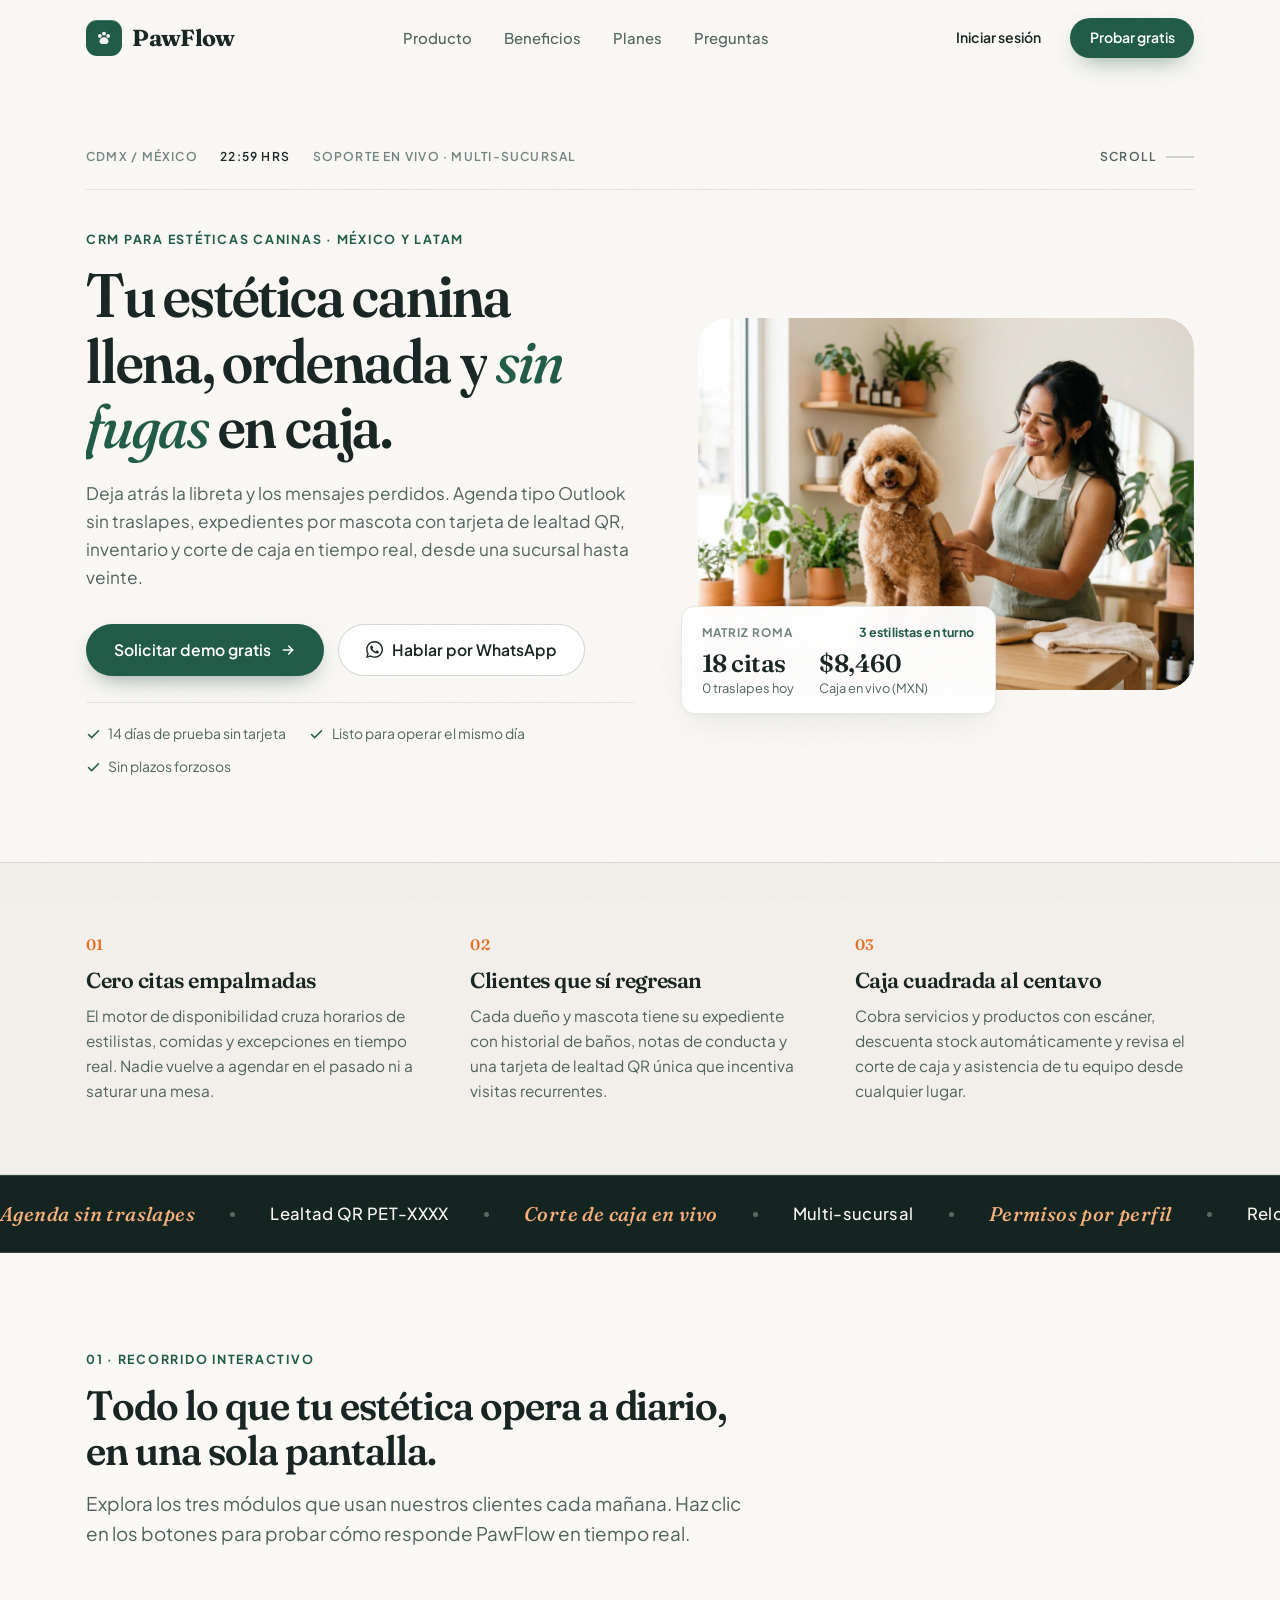
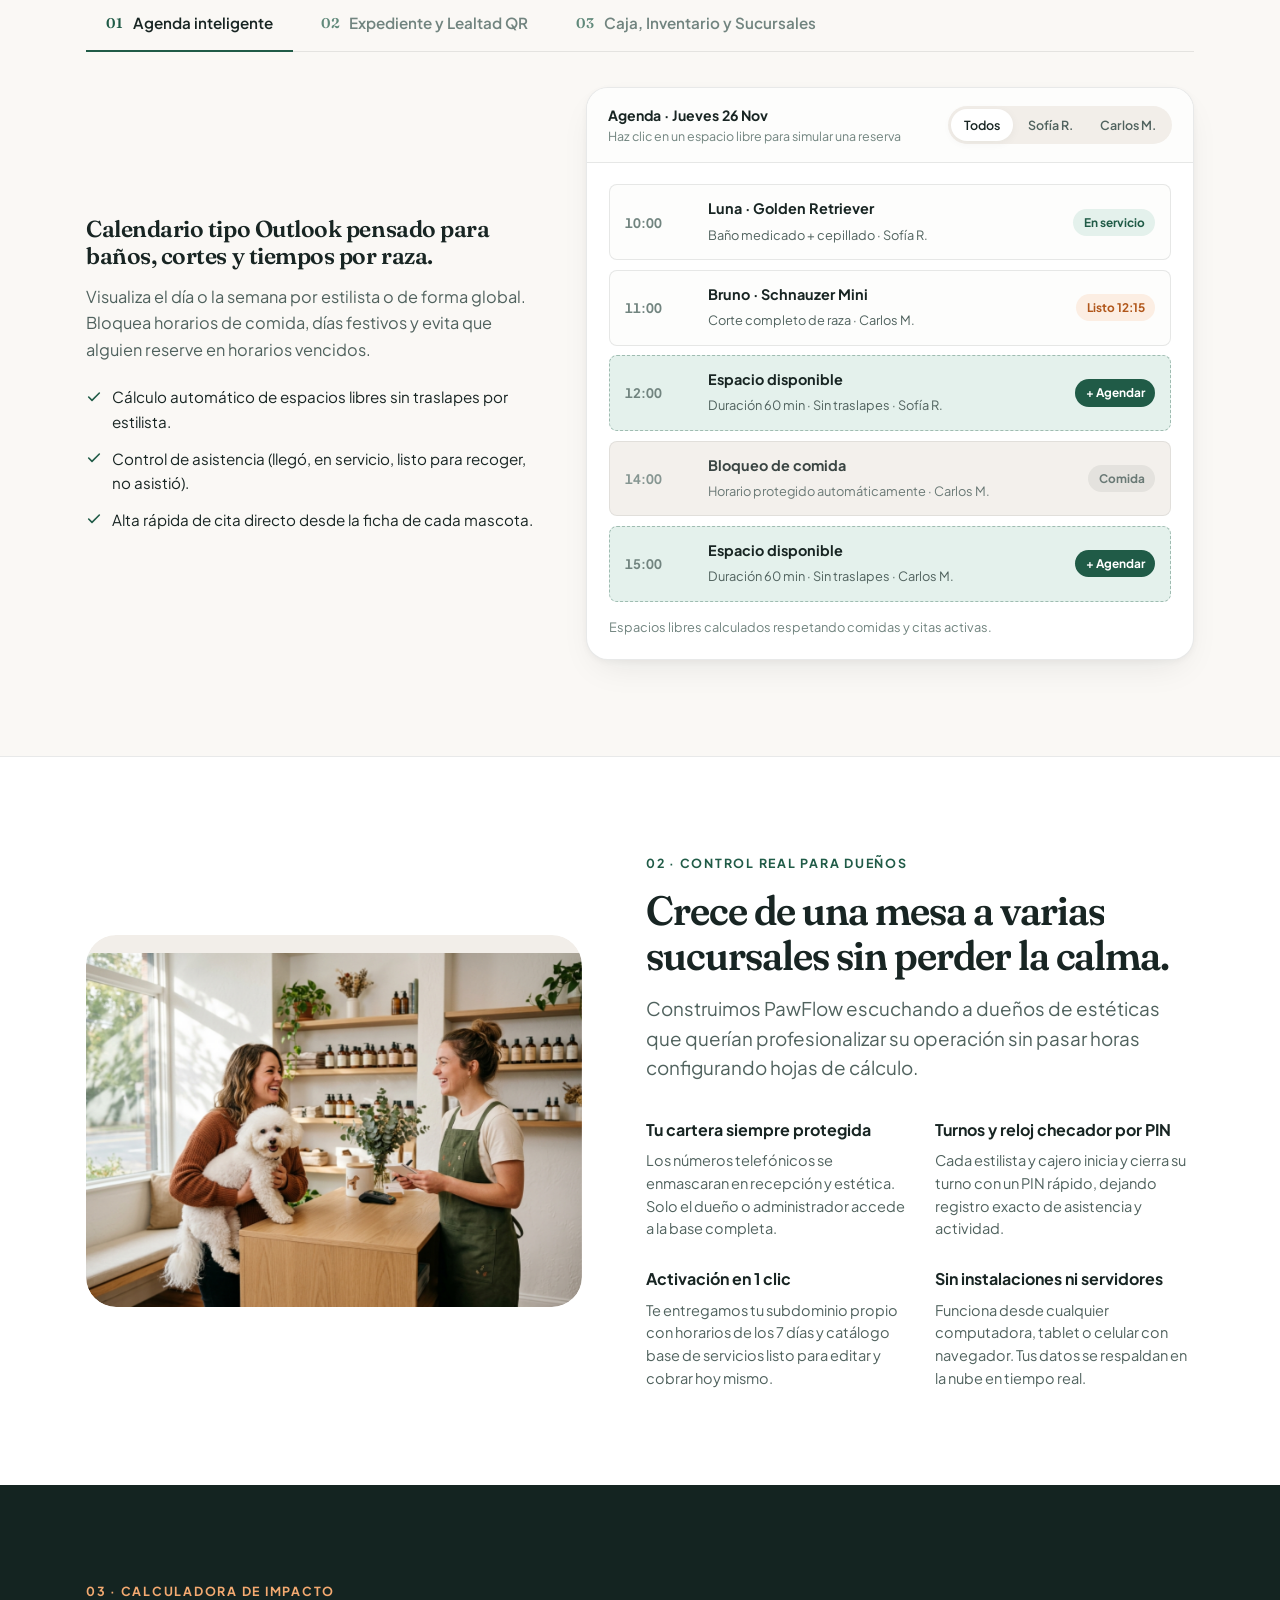
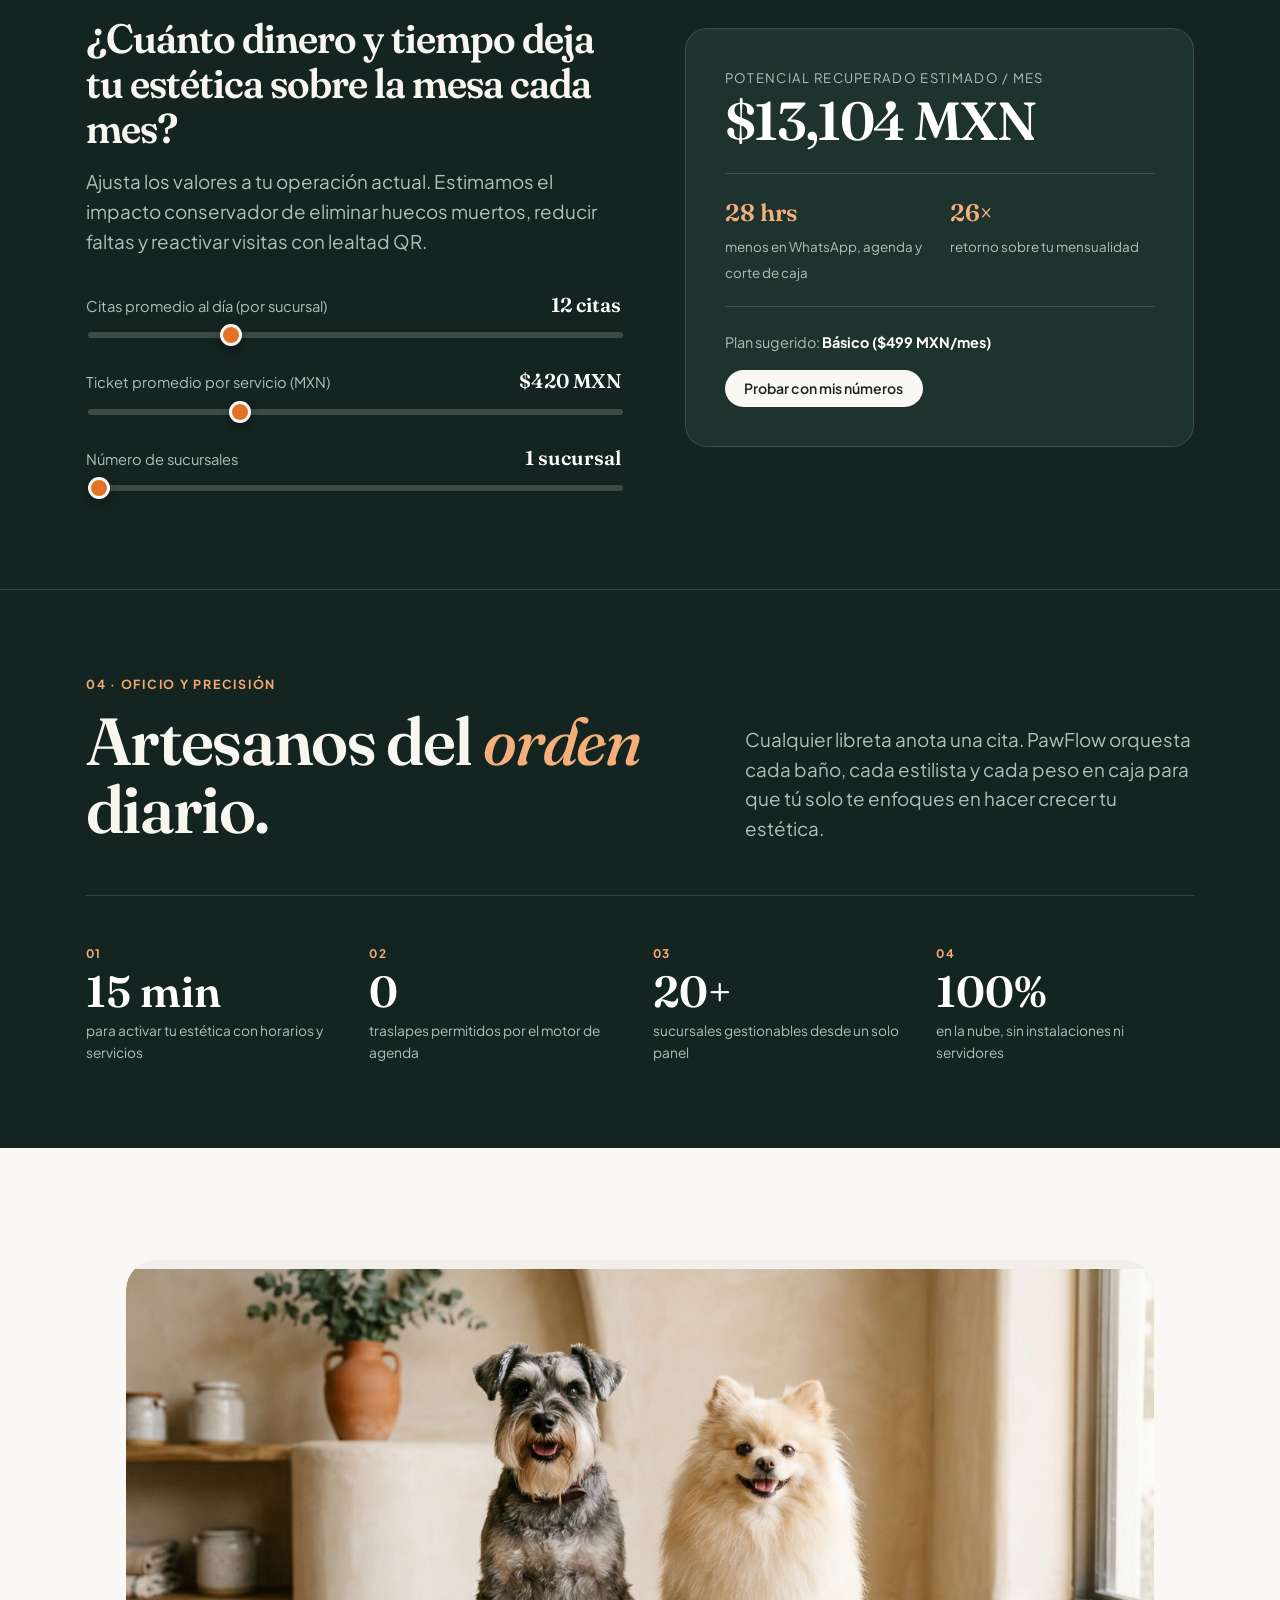
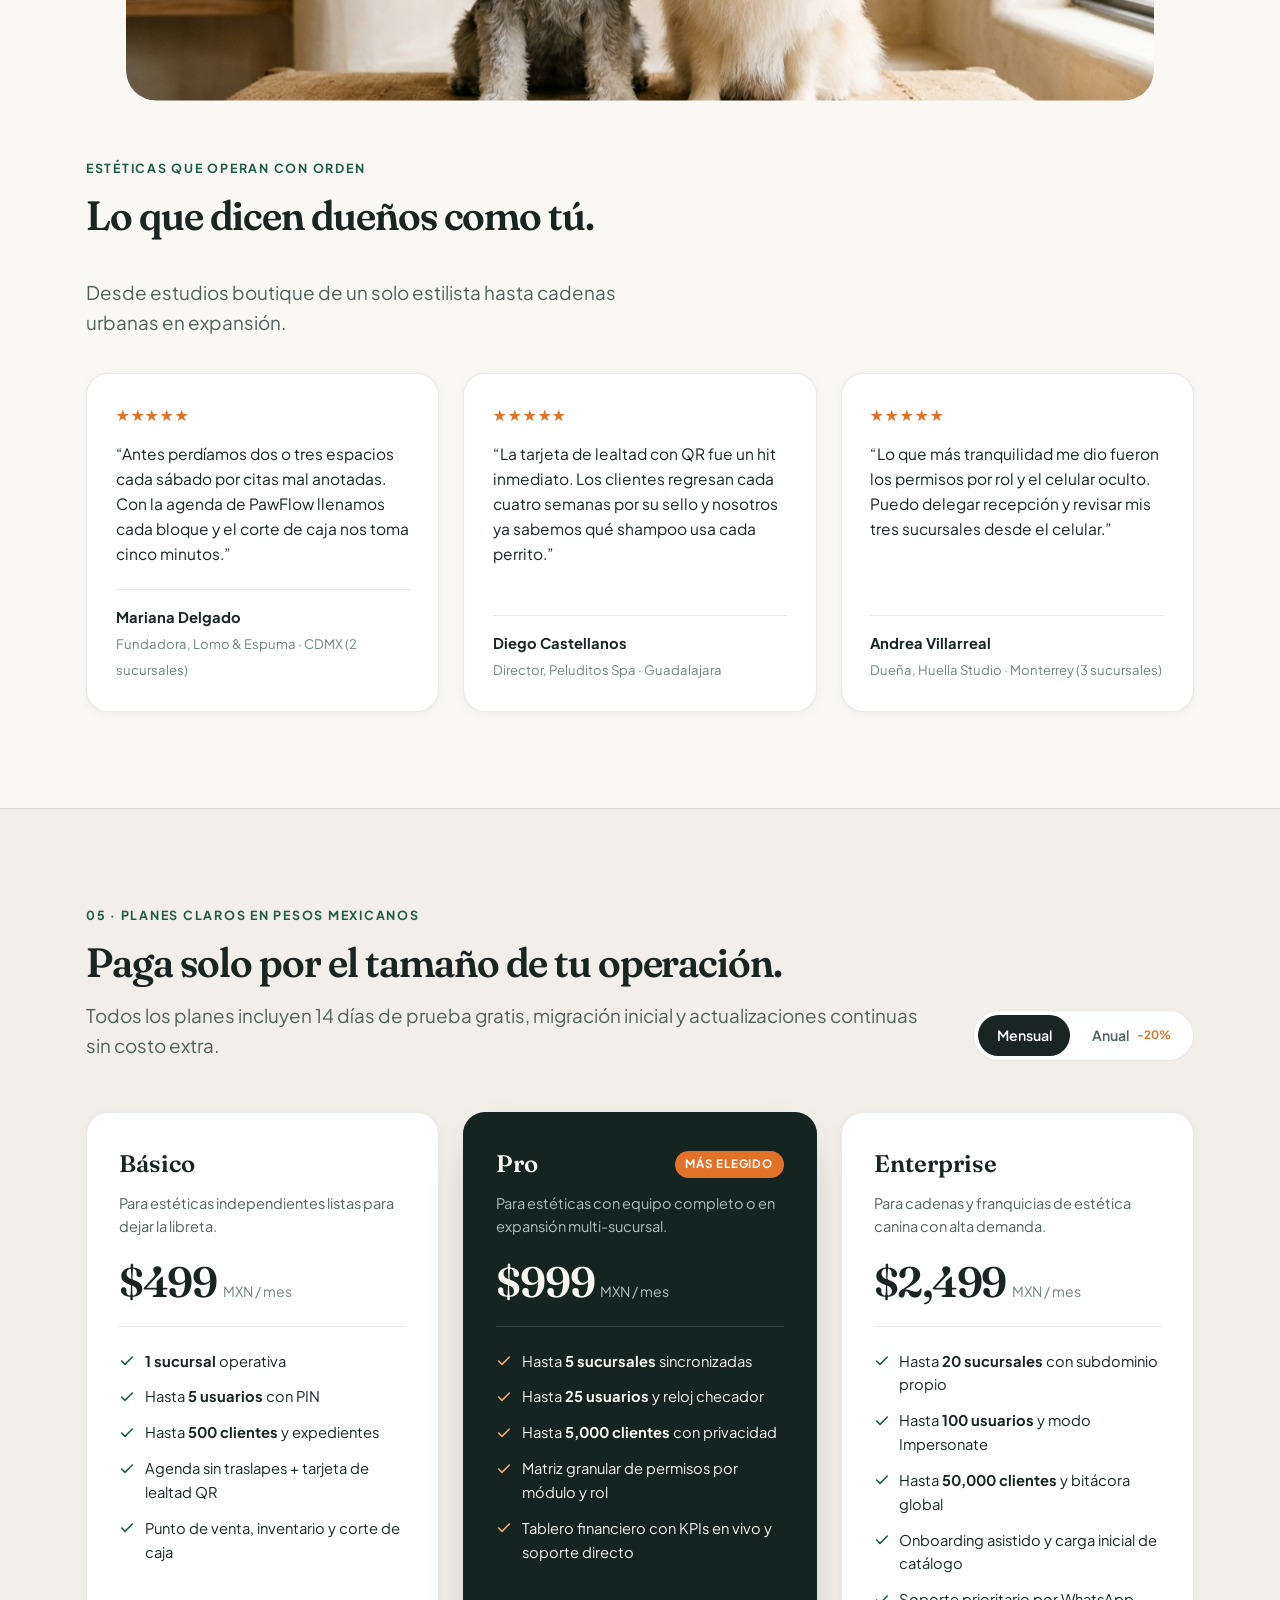
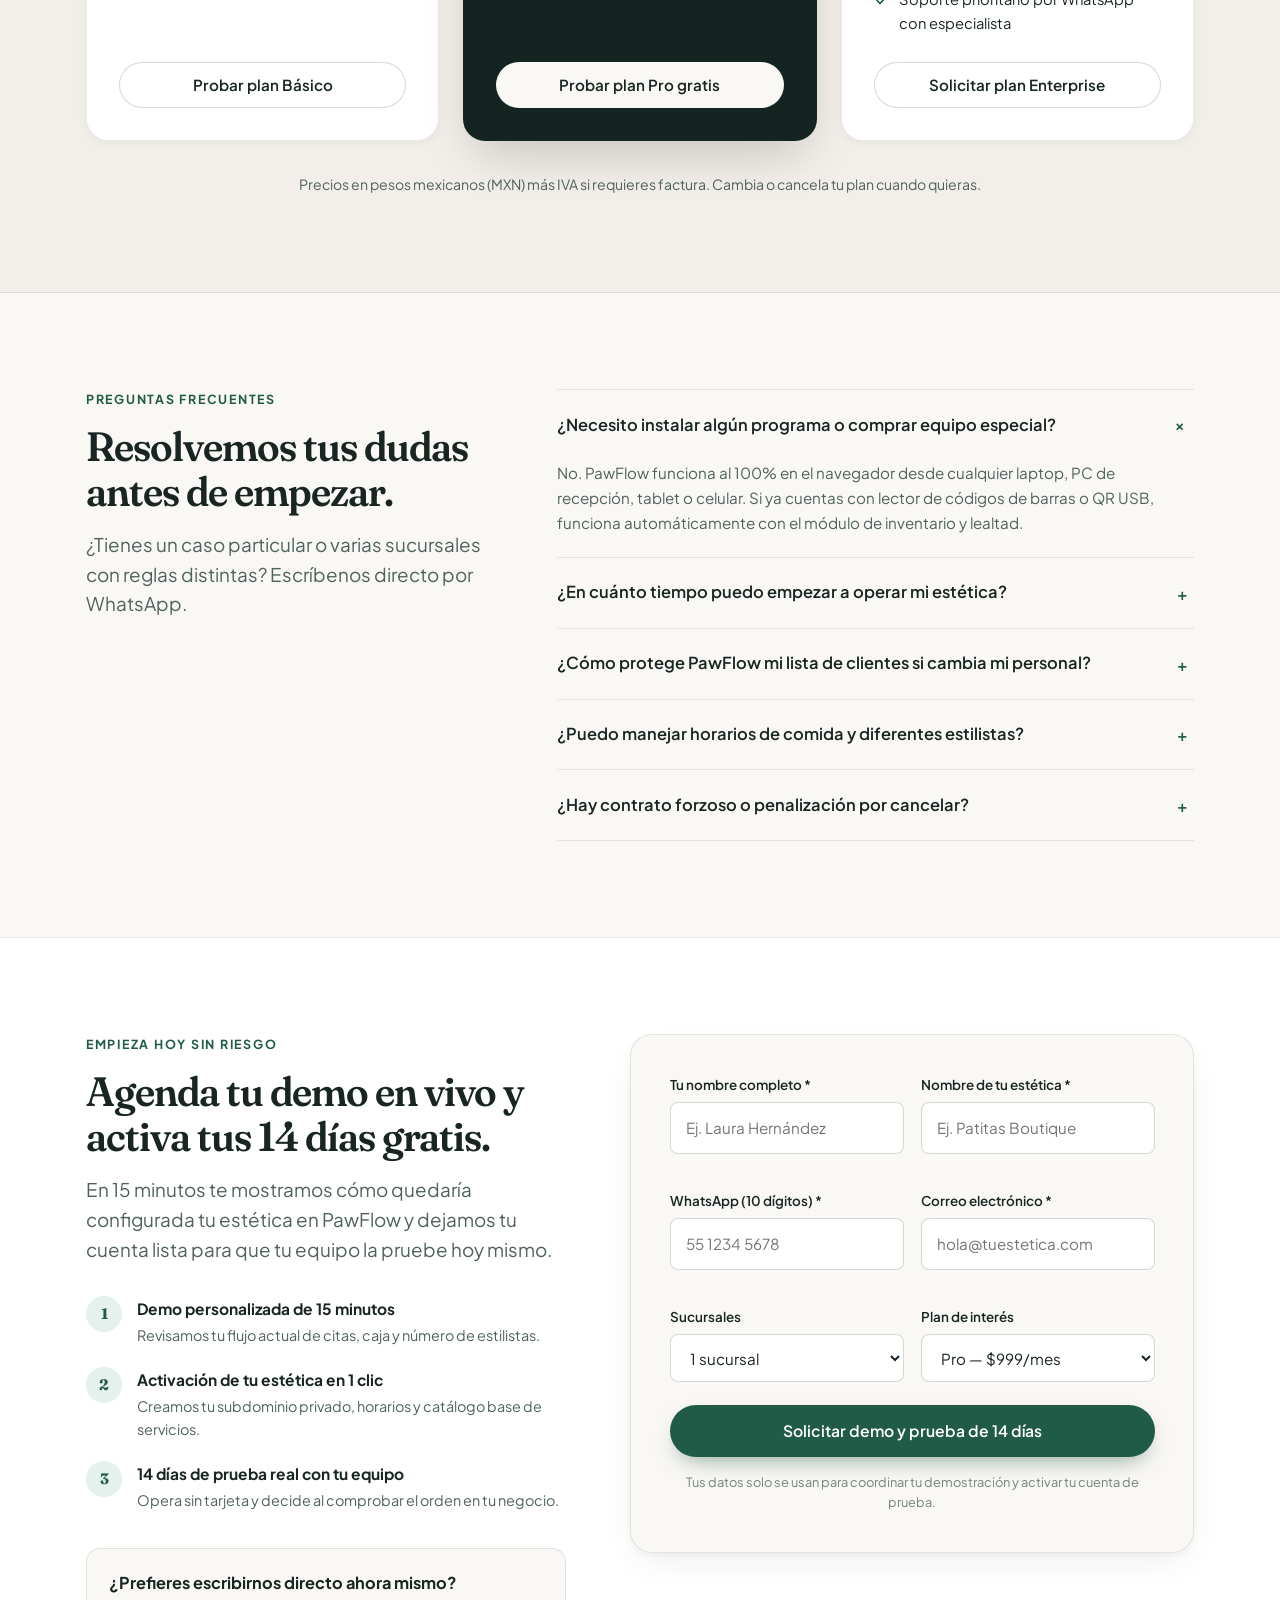
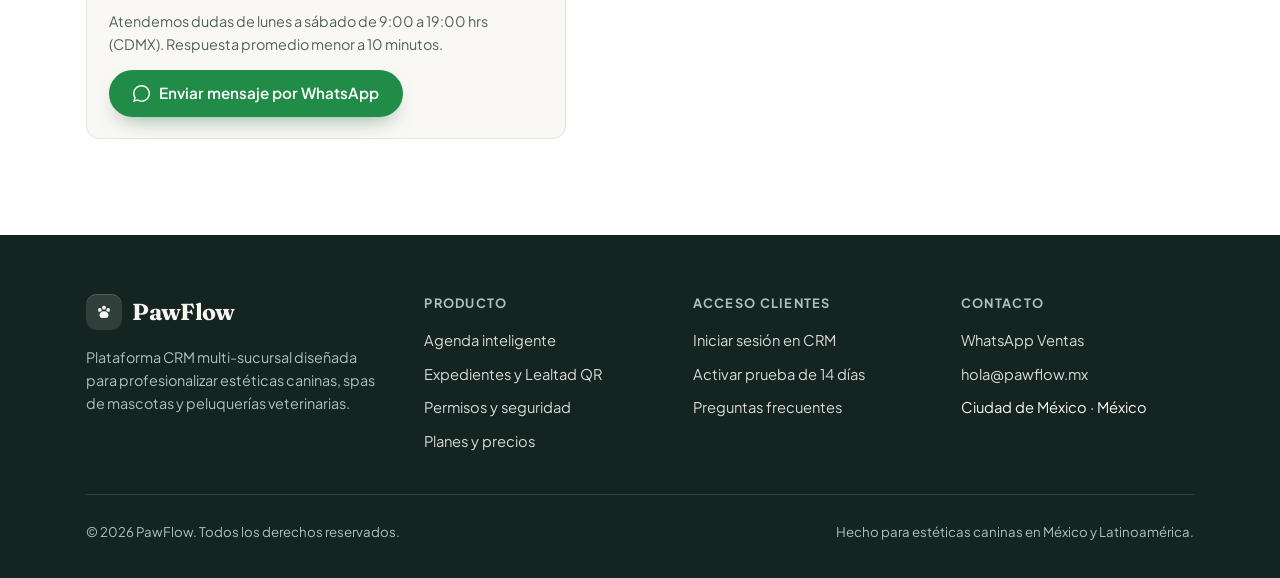
==== commit 419f3c9a: "feat(landing): agregar efectos editoriales y de movimiento inspirados en Light & Shade" ====
--- a/landing/index.html
+++ b/landing/index.html
@@ -45,6 +45,16 @@
   </script>
 </head>
 <body>
+  <!-- Top Scroll Progress Rail -->
+  <div class="scroll-progress" aria-hidden="true">
+    <div id="scroll-progress-bar" class="scroll-progress__bar"></div>
+  </div>
+
+  <!-- Custom Editorial Cursor Lens (Desktop fine pointers only) -->
+  <div id="cursor-lens" class="cursor-lens" aria-hidden="true">
+    <span id="cursor-lens-label" class="cursor-lens__label"></span>
+  </div>
+
   <!-- =====================================================================
        NAVIGATION
   ====================================================================== -->
@@ -64,18 +74,18 @@
 
       <nav aria-label="Navegación principal">
         <ul class="nav-links">
-          <li><a href="#producto">Producto</a></li>
-          <li><a href="#beneficios">Beneficios</a></li>
-          <li><a href="#planes">Planes</a></li>
-          <li><a href="#faq">Preguntas</a></li>
+          <li><a href="#producto" data-roll>Producto</a></li>
+          <li><a href="#beneficios" data-roll>Beneficios</a></li>
+          <li><a href="#planes" data-roll>Planes</a></li>
+          <li><a href="#faq" data-roll>Preguntas</a></li>
         </ul>
       </nav>
 
       <div class="header-actions">
-        <button id="btn-open-login-desktop" type="button" class="btn btn--ghost btn--sm" data-open-login>
+        <button id="btn-open-login-desktop" type="button" class="btn btn--ghost btn--sm" data-open-login data-roll>
           Iniciar sesión
         </button>
-        <a id="cta-nav-trial" href="#demo" class="btn btn--primary btn--sm">
+        <a id="cta-nav-trial" href="#demo" class="btn btn--primary btn--sm" data-magnetic data-roll>
           Probar gratis
         </a>
       </div>
@@ -119,10 +129,24 @@
          HERO SECTION
     ==================================================================== -->
     <section class="hero">
+      <div class="container">
+        <div class="studio-meta-bar">
+          <div class="studio-meta-group">
+            <span>CDMX / México</span>
+            <span id="studio-live-clock" class="studio-clock">--:-- hrs</span>
+            <span>Soporte en vivo · Multi-sucursal</span>
+          </div>
+          <a href="#producto" class="scroll-cue" aria-label="Explorar producto">
+            <span>Scroll</span>
+            <span class="scroll-cue__line" aria-hidden="true"></span>
+          </a>
+        </div>
+      </div>
+
       <div class="container hero-grid">
         <div class="hero-copy">
           <span class="eyebrow">CRM para estéticas caninas · México y Latam</span>
-          <h1 class="hero-title">
+          <h1 class="hero-title" data-split>
             Tu estética canina llena, ordenada y <em>sin fugas</em> en caja.
           </h1>
           <p class="hero-lead">
@@ -132,14 +156,14 @@
           </p>
 
           <div class="hero-ctas">
-            <a id="cta-hero-demo" href="#demo" class="btn btn--primary btn--lg">
+            <a id="cta-hero-demo" href="#demo" class="btn btn--primary btn--lg" data-magnetic data-cursor="DEMO GRATIS">
               Solicitar demo gratis
               <svg width="16" height="16" viewBox="0 0 24 24" fill="none" stroke="currentColor" stroke-width="2.2" stroke-linecap="round" stroke-linejoin="round" aria-hidden="true">
                 <path d="M5 12h14" />
                 <path d="m13 6 6 6-6 6" />
               </svg>
             </a>
-            <a id="cta-hero-whatsapp" href="#" class="btn btn--secondary btn--lg" data-whatsapp-link data-wa-context="hero">
+            <a id="cta-hero-whatsapp" href="#" class="btn btn--secondary btn--lg" data-magnetic data-cursor="WHATSAPP" data-cursor-tone="wa" data-whatsapp-link data-wa-context="hero">
               <svg width="17" height="17" viewBox="0 0 24 24" fill="currentColor" aria-hidden="true">
                 <path d="M20.52 3.48A11.86 11.86 0 0 0 12.06 0C5.49 0 .14 5.34.14 11.91c0 2.1.55 4.15 1.59 5.95L0 24l6.3-1.65a11.87 11.87 0 0 0 5.75 1.47h.01c6.57 0 11.92-5.35 11.92-11.92 0-3.18-1.24-6.17-3.46-8.42ZM12.06 21.8h-.01a9.87 9.87 0 0 1-5.03-1.38l-.36-.21-3.74.98 1-3.65-.24-.37a9.86 9.86 0 0 1-1.52-5.26c0-5.45 4.44-9.89 9.9-9.89 2.64 0 5.13 1.03 6.99 2.9a9.83 9.83 0 0 1 2.9 7c0 5.45-4.44 9.88-9.89 9.88Zm5.42-7.41c-.3-.15-1.76-.87-2.03-.97-.27-.1-.47-.15-.67.15-.2.3-.77.97-.94 1.17-.17.2-.35.22-.65.07-.3-.15-1.26-.46-2.39-1.48-.88-.79-1.48-1.76-1.65-2.06-.17-.3-.02-.46.13-.61.13-.13.3-.35.45-.52.15-.17.2-.3.3-.5.1-.2.05-.37-.02-.52-.07-.15-.67-1.61-.92-2.2-.24-.58-.49-.5-.67-.51h-.57c-.2 0-.52.07-.8.37-.27.3-1.04 1.02-1.04 2.48 0 1.46 1.07 2.88 1.22 3.08.15.2 2.1 3.21 5.09 4.5.71.31 1.27.49 1.7.63.72.23 1.37.2 1.88.12.57-.09 1.76-.72 2.01-1.41.25-.7.25-1.29.17-1.41-.07-.12-.27-.2-.57-.35Z" />
               </svg>
@@ -164,7 +188,7 @@
         </div>
 
         <div class="hero-visual">
-          <div class="hero-photo-frame">
+          <div class="hero-photo-frame curtain-frame reveal" data-parallax="22" data-cursor="VER CRM">
             <img
               src="./assets/hero-salon.jpg"
               alt="Estilista canina cepillando a un poodle recién bañado en una estética moderna y luminosa"
@@ -229,13 +253,41 @@
     </section>
 
     <!-- ===================================================================
+         KINETIC CAPABILITIES MARQUEE (LIGHT & SHADE EDITORIAL RIBBON)
+    ==================================================================== -->
+    <div class="craft-marquee" aria-label="Capacidades de PawFlow">
+      <div class="marquee-viewport">
+        <div class="marquee-group">
+          <span class="marquee-item marquee-item--serif">Agenda sin traslapes <span class="marquee-sep"></span></span>
+          <span class="marquee-item">Lealtad QR PET-XXXX <span class="marquee-sep"></span></span>
+          <span class="marquee-item marquee-item--serif">Corte de caja en vivo <span class="marquee-sep"></span></span>
+          <span class="marquee-item">Multi-sucursal <span class="marquee-sep"></span></span>
+          <span class="marquee-item marquee-item--serif">Permisos por perfil <span class="marquee-sep"></span></span>
+          <span class="marquee-item">Reloj checador PIN <span class="marquee-sep"></span></span>
+          <span class="marquee-item marquee-item--serif">Privacidad celular <span class="marquee-sep"></span></span>
+          <span class="marquee-item">Onboarding 1-clic <span class="marquee-sep"></span></span>
+        </div>
+        <div class="marquee-group" aria-hidden="true">
+          <span class="marquee-item marquee-item--serif">Agenda sin traslapes <span class="marquee-sep"></span></span>
+          <span class="marquee-item">Lealtad QR PET-XXXX <span class="marquee-sep"></span></span>
+          <span class="marquee-item marquee-item--serif">Corte de caja en vivo <span class="marquee-sep"></span></span>
+          <span class="marquee-item">Multi-sucursal <span class="marquee-sep"></span></span>
+          <span class="marquee-item marquee-item--serif">Permisos por perfil <span class="marquee-sep"></span></span>
+          <span class="marquee-item">Reloj checador PIN <span class="marquee-sep"></span></span>
+          <span class="marquee-item marquee-item--serif">Privacidad celular <span class="marquee-sep"></span></span>
+          <span class="marquee-item">Onboarding 1-clic <span class="marquee-sep"></span></span>
+        </div>
+      </div>
+    </div>
+
+    <!-- ===================================================================
          INTERACTIVE PRODUCT SHOWCASE
     ==================================================================== -->
     <section id="producto" class="showcase">
       <div class="container">
         <header class="showcase-header reveal">
-          <span class="eyebrow">Recorrido interactivo</span>
-          <h2 class="section-heading">Todo lo que tu estética opera a diario, en una sola pantalla.</h2>
+          <span class="eyebrow">01 · Recorrido interactivo</span>
+          <h2 class="section-heading" data-split>Todo lo que tu estética opera a diario, en una sola pantalla.</h2>
           <p class="section-lead">
             Explora los tres módulos que usan nuestros clientes cada mañana. Haz clic en los botones
             para probar cómo responde PawFlow en tiempo real.
@@ -504,7 +556,7 @@
     ==================================================================== -->
     <section id="beneficios" class="story-section">
       <div class="container story-grid">
-        <div class="story-photo reveal">
+        <div class="story-photo curtain-frame reveal" data-parallax="24" data-cursor="CONOCE MÁS">
           <img
             src="./assets/reception-loyalty.jpg"
             alt="Clienta sonriendo con su perro bichón frisé en la recepción de una estética canina moderna"
@@ -515,8 +567,8 @@
         </div>
 
         <div class="reveal">
-          <span class="eyebrow">Control real para dueños</span>
-          <h2 class="section-heading">Crece de una mesa a varias sucursales sin perder la calma.</h2>
+          <span class="eyebrow">02 · Control real para dueños</span>
+          <h2 class="section-heading" data-split>Crece de una mesa a varias sucursales sin perder la calma.</h2>
           <p class="section-lead">
             Construimos PawFlow escuchando a dueños de estéticas que querían profesionalizar su
             operación sin pasar horas configurando hojas de cálculo.
@@ -557,13 +609,13 @@
     </section>
 
     <!-- ===================================================================
-         INTERACTIVE ROI CALCULATOR (DARK FOREST BAND)
+         INTERACTIVE ROI CALCULATOR (DARK FOREST BAND + LIGHT SPOTLIGHT)
     ==================================================================== -->
-    <section class="roi-section" aria-labelledby="roi-heading">
+    <section class="roi-section" aria-labelledby="roi-heading" data-spotlight>
       <div class="container roi-grid">
         <div class="reveal">
-          <span class="eyebrow eyebrow--light">Calculadora de impacto</span>
-          <h2 id="roi-heading" class="section-heading section-heading--light">
+          <span class="eyebrow eyebrow--light">03 · Calculadora de impacto</span>
+          <h2 id="roi-heading" class="section-heading section-heading--light" data-split>
             ¿Cuánto dinero y tiempo deja tu estética sobre la mesa cada mes?
           </h2>
           <p class="section-lead section-lead--light">
@@ -617,9 +669,50 @@
 
           <div class="roi-rec">
             <span>Plan sugerido: <strong id="roi-plan-name">Básico ($499 MXN/mes)</strong></span>
-            <a id="cta-roi-demo" href="#demo" class="btn btn--light btn--sm">Probar con mis números</a>
+            <a id="cta-roi-demo" href="#demo" class="btn btn--light btn--sm" data-magnetic>Probar con mis números</a>
           </div>
         </aside>
+      </div>
+    </section>
+
+    <!-- ===================================================================
+         EDITORIAL MANIFESTO & COUNT-UP METRICS (LIGHT & SHADE CHAPTER)
+    ==================================================================== -->
+    <section class="manifesto-band" aria-label="Precisión operativa" data-spotlight>
+      <div class="container">
+        <div class="manifesto-top reveal">
+          <div>
+            <span class="eyebrow eyebrow--light">04 · Oficio y precisión</span>
+            <h2 class="manifesto-display" data-split>Artesanos del <em>orden</em> diario.</h2>
+          </div>
+          <p class="section-lead section-lead--light">
+            Cualquier libreta anota una cita. PawFlow orquesta cada baño, cada estilista y cada
+            peso en caja para que tú solo te enfoques en hacer crecer tu estética.
+          </p>
+        </div>
+
+        <div class="manifesto-stats">
+          <div class="stat-block reveal">
+            <span class="stat-block__idx">01</span>
+            <span class="stat-block__num" data-count-to="15" data-count-suffix=" min">15 min</span>
+            <span class="stat-block__label">para activar tu estética con horarios y servicios</span>
+          </div>
+          <div class="stat-block reveal">
+            <span class="stat-block__idx">02</span>
+            <span class="stat-block__num" data-count-to="0" data-count-suffix="">0</span>
+            <span class="stat-block__label">traslapes permitidos por el motor de agenda</span>
+          </div>
+          <div class="stat-block reveal">
+            <span class="stat-block__idx">03</span>
+            <span class="stat-block__num" data-count-to="20" data-count-suffix="+">20+</span>
+            <span class="stat-block__label">sucursales gestionables desde un solo panel</span>
+          </div>
+          <div class="stat-block reveal">
+            <span class="stat-block__idx">04</span>
+            <span class="stat-block__num" data-count-to="100" data-count-suffix="%">100%</span>
+            <span class="stat-block__label">en la nube, sin instalaciones ni servidores</span>
+          </div>
+        </div>
       </div>
     </section>
 
@@ -628,7 +721,7 @@
     ==================================================================== -->
     <section class="testimonials-section">
       <div class="container">
-        <figure class="editorial-banner reveal">
+        <figure class="editorial-banner curtain-frame reveal" data-parallax="26" data-cursor="HISTORIA REAL">
           <img
             src="./assets/groomed-dogs.jpg"
             alt="Un schnauzer miniatura y un pomerania recién arreglados y felices en una banca de lino"
@@ -701,8 +794,8 @@
       <div class="container">
         <div class="pricing-top reveal">
           <div>
-            <span class="eyebrow">Planes claros en pesos mexicanos</span>
-            <h2 class="section-heading">Paga solo por el tamaño de tu operación.</h2>
+            <span class="eyebrow">05 · Planes claros en pesos mexicanos</span>
+            <h2 class="section-heading" data-split>Paga solo por el tamaño de tu operación.</h2>
             <p class="section-lead">
               Todos los planes incluyen 14 días de prueba gratis, migración inicial y actualizaciones
               continuas sin costo extra.
@@ -721,7 +814,7 @@
 
         <div class="pricing-grid">
           <!-- PLAN BÁSICO -->
-          <article class="plan-card reveal">
+          <article class="plan-card reveal" data-cursor="PLAN BÁSICO">
             <div>
               <div class="plan-head">
                 <h3 class="plan-name">Básico</h3>
@@ -763,7 +856,7 @@
           </article>
 
           <!-- PLAN PRO (FEATURED) -->
-          <article class="plan-card plan-card--featured reveal">
+          <article class="plan-card plan-card--featured reveal" data-spotlight data-cursor="MÁS ELEGIDO">
             <div>
               <div class="plan-head">
                 <h3 class="plan-name">Pro</h3>
@@ -1095,7 +1188,7 @@
   <!-- =====================================================================
        FOOTER
   ====================================================================== -->
-  <footer class="site-footer">
+  <footer class="site-footer" data-spotlight>
     <div class="container">
       <div class="footer-top">
         <div>
--- a/landing/css/styles.css
+++ b/landing/css/styles.css
@@ -2037,14 +2037,409 @@
   transform: translateY(-2px);
 }
 
+/* ==========================================================================
+   Light & Shade–Inspired Motion Choreography & Editorial Effects
+   ========================================================================== */
+
+/* 1. Top Scroll Progress Rail */
+.scroll-progress {
+  position: fixed;
+  top: 0;
+  left: 0;
+  width: 100%;
+  height: 2.5px;
+  z-index: 95;
+  pointer-events: none;
+  background: transparent;
+}
+
+.scroll-progress__bar {
+  width: 100%;
+  height: 100%;
+  background: linear-gradient(90deg, var(--accent-pine) 0%, var(--accent-terra) 100%);
+  transform-origin: left center;
+  transform: scaleX(0);
+  will-change: transform;
+}
+
+/* 2. Custom Precision Editorial Cursor Lens (Desktop fine pointers only) */
+.cursor-lens {
+  position: fixed;
+  top: 0;
+  left: 0;
+  z-index: 120;
+  pointer-events: none;
+  width: 14px;
+  height: 14px;
+  border-radius: 999px;
+  background-color: var(--accent-pine);
+  color: #ffffff;
+  display: flex;
+  align-items: center;
+  justify-content: center;
+  font-size: 0.66rem;
+  font-weight: 700;
+  letter-spacing: 0.14em;
+  text-transform: uppercase;
+  white-space: nowrap;
+  opacity: 0;
+  transform: translate3d(-100px, -100px, 0) translate(-50%, -50%);
+  transition:
+    width 260ms var(--ease-out),
+    height 260ms var(--ease-out),
+    background-color 220ms var(--ease-out),
+    opacity 220ms ease,
+    border-color 220ms ease;
+  will-change: transform, width, height;
+  box-shadow: 0 8px 24px -6px hsla(168, 30%, 8%, 0.35);
+}
+
+.cursor-lens.is-visible {
+  opacity: 0.92;
+}
+
+.cursor-lens.is-active {
+  width: auto;
+  min-width: 96px;
+  height: 36px;
+  padding-inline: 0.95rem;
+  background-color: var(--bg-forest);
+  color: var(--bg-canvas);
+  border: 1px solid hsla(38, 33%, 96%, 0.22);
+  opacity: 0.98;
+}
+
+.cursor-lens.is-wa {
+  background-color: var(--accent-wa);
+  color: #ffffff;
+}
+
+.cursor-lens__label {
+  opacity: 0;
+  transform: scale(0.9);
+  transition: opacity 180ms ease, transform 220ms var(--ease-out);
+}
+
+.cursor-lens.is-active .cursor-lens__label {
+  opacity: 1;
+  transform: scale(1);
+}
+
+@media (hover: none), (pointer: coarse) {
+  .cursor-lens {
+    display: none !important;
+  }
+}
+
+/* 3. Studio Live Metadata Strip & Animated Scroll Cue */
+.studio-meta-bar {
+  display: flex;
+  align-items: center;
+  justify-content: space-between;
+  gap: 1rem;
+  padding-bottom: 1.4rem;
+  margin-bottom: clamp(1.5rem, 3vw, 2.5rem);
+  border-bottom: 1px solid var(--border-hairline);
+  font-size: 0.76rem;
+  font-weight: 600;
+  letter-spacing: 0.1em;
+  text-transform: uppercase;
+  color: var(--ink-muted);
+  flex-wrap: wrap;
+}
+
+.studio-meta-group {
+  display: inline-flex;
+  align-items: center;
+  gap: 1.4rem;
+  flex-wrap: wrap;
+}
+
+.studio-clock {
+  font-variant-numeric: tabular-nums;
+  color: var(--ink-primary);
+}
+
+.scroll-cue {
+  display: inline-flex;
+  align-items: center;
+  gap: 0.55rem;
+  color: var(--ink-secondary);
+}
+
+.scroll-cue__line {
+  width: 28px;
+  height: 1.5px;
+  background: var(--border-strong);
+  position: relative;
+  overflow: hidden;
+  display: inline-block;
+}
+
+.scroll-cue__line::after {
+  content: '';
+  position: absolute;
+  inset: 0;
+  background: var(--accent-pine);
+  transform: translateX(-100%);
+  animation: scrollLineSlide 2.2s var(--ease-out) infinite;
+}
+
+@keyframes scrollLineSlide {
+  0% { transform: translateX(-100%); }
+  55% { transform: translateX(0%); }
+  100% { transform: translateX(100%); }
+}
+
+/* 4. Per-Character / Per-Word Kinetic Split-Text Reveal */
+.split-word {
+  display: inline-block;
+  white-space: nowrap;
+  overflow: hidden;
+  vertical-align: bottom;
+  padding-bottom: 0.08em;
+  margin-bottom: -0.08em;
+}
+
+.split-char {
+  display: inline-block;
+  transition:
+    transform 760ms cubic-bezier(0.19, 1, 0.22, 1),
+    opacity 540ms ease;
+  transition-delay: calc(var(--char-i, 0) * 16ms);
+  will-change: transform, opacity;
+}
+
+.has-reveal [data-split]:not(.is-in) .split-char {
+  transform: translateY(112%) rotate(2.5deg);
+  opacity: 0;
+}
+
+[data-split].is-in .split-char {
+  transform: translateY(0) rotate(0deg);
+  opacity: 1;
+}
+
+/* 5. Dual-Layer Roll-Up Hover Links & Buttons */
+.roll-link {
+  position: relative;
+  display: inline-flex;
+  overflow: hidden;
+  line-height: 1.25;
+}
+
+.roll-link__track {
+  display: inline-flex;
+  flex-direction: column;
+  transition: transform 340ms cubic-bezier(0.19, 1, 0.22, 1);
+}
+
+.roll-link__copy {
+  display: inline-flex;
+  align-items: center;
+  gap: 0.45rem;
+}
+
+.roll-link__copy--clone {
+  position: absolute;
+  top: 100%;
+  left: 0;
+  width: 100%;
+}
+
+.roll-link:hover .roll-link__track,
+.btn:hover .roll-link__track {
+  transform: translateY(-100%);
+}
+
+/* 6. Curtain Clip-Path Photo Reveal & Parallax Scrub */
+.curtain-frame {
+  transition: clip-path 920ms cubic-bezier(0.19, 1, 0.22, 1), transform 920ms cubic-bezier(0.19, 1, 0.22, 1);
+  will-change: clip-path, transform;
+}
+
+.has-reveal .curtain-frame:not(.is-in) {
+  clip-path: inset(12% 0 0 0 round var(--radius-xl));
+}
+
+.curtain-frame.is-in {
+  clip-path: inset(0% 0 0 0 round var(--radius-xl));
+}
+
+.curtain-frame img {
+  transform: scale(1.06) translate3d(0, var(--parallax-y, 0px), 0);
+  transition: transform 950ms cubic-bezier(0.19, 1, 0.22, 1);
+  will-change: transform;
+}
+
+.curtain-frame.is-in img {
+  transform: scale(1.03) translate3d(0, var(--parallax-y, 0px), 0);
+}
+
+/* 7. Kinetic Infinite Capabilities Marquee */
+.craft-marquee {
+  background-color: var(--bg-forest);
+  color: var(--ink-on-dark);
+  padding-block: 1.35rem;
+  overflow: hidden;
+  border-block: 1px solid var(--border-dark);
+  user-select: none;
+}
+
+.marquee-viewport {
+  display: flex;
+  width: max-content;
+  will-change: transform;
+  animation: marqueeScroll 34s linear infinite;
+}
+
+.craft-marquee:hover .marquee-viewport {
+  animation-play-state: paused;
+}
+
+.marquee-group {
+  display: flex;
+  align-items: center;
+  gap: 2.2rem;
+  padding-right: 2.2rem;
+  flex-shrink: 0;
+}
+
+.marquee-item {
+  font-size: clamp(0.95rem, 1.3vw, 1.12rem);
+  font-weight: 500;
+  letter-spacing: 0.02em;
+  color: var(--ink-on-dark);
+  white-space: nowrap;
+  display: inline-flex;
+  align-items: center;
+  gap: 2.2rem;
+}
+
+.marquee-item--serif {
+  font-family: var(--font-display);
+  font-style: italic;
+  font-size: clamp(1.1rem, 1.55vw, 1.32rem);
+  color: hsl(26, 86%, 72%);
+}
+
+.marquee-sep {
+  width: 5px;
+  height: 5px;
+  border-radius: 50%;
+  background-color: hsla(38, 33%, 96%, 0.32);
+  display: inline-block;
+}
+
+@keyframes marqueeScroll {
+  from { transform: translate3d(0, 0, 0); }
+  to { transform: translate3d(-50%, 0, 0); }
+}
+
+/* 8. Light & Shade Atmospheric Cursor Spotlight on Dark Bands */
+[data-spotlight] {
+  position: relative;
+  overflow: hidden;
+}
+
+[data-spotlight]::after {
+  content: '';
+  position: absolute;
+  inset: 0;
+  pointer-events: none;
+  opacity: 0;
+  background: radial-gradient(
+    540px circle at var(--mx, 50%) var(--my, 50%),
+    hsla(38, 65%, 86%, 0.11),
+    transparent 62%
+  );
+  transition: opacity 360ms ease;
+  z-index: 1;
+}
+
+[data-spotlight]:hover::after {
+  opacity: 1;
+}
+
+[data-spotlight] > * {
+  position: relative;
+  z-index: 2;
+}
+
+/* 9. Editorial Manifesto & Count-Up Band */
+.manifesto-band {
+  background-color: var(--bg-forest);
+  color: var(--ink-on-dark);
+  padding-block: clamp(3.6rem, 6.5vw, 5.6rem);
+  border-top: 1px solid var(--border-dark);
+}
+
+.manifesto-top {
+  display: grid;
+  grid-template-columns: minmax(0, 1.15fr) minmax(0, 0.85fr);
+  gap: clamp(1.8rem, 4vw, 3.5rem);
+  align-items: end;
+  padding-bottom: clamp(2.2rem, 4vw, 3.2rem);
+  border-bottom: 1px solid var(--border-dark);
+  margin-bottom: clamp(2rem, 4vw, 3rem);
+}
+
+.manifesto-display {
+  font-family: var(--font-display);
+  font-weight: 600;
+  font-size: clamp(2.4rem, 5.2vw, 4.4rem);
+  line-height: 1.02;
+  letter-spacing: -0.025em;
+  margin: 0;
+  color: var(--ink-on-dark);
+}
+
+.manifesto-display em {
+  font-style: italic;
+  color: hsl(26, 86%, 72%);
+  font-weight: 500;
+}
+
+.manifesto-stats {
+  display: grid;
+  grid-template-columns: repeat(4, minmax(0, 1fr));
+  gap: 1.6rem;
+}
+
+.stat-block {
+  display: grid;
+  gap: 0.35rem;
+}
+
+.stat-block__idx {
+  font-size: 0.74rem;
+  font-weight: 700;
+  letter-spacing: 0.12em;
+  color: hsl(26, 86%, 72%);
+}
+
+.stat-block__num {
+  font-family: var(--font-display);
+  font-size: clamp(2rem, 3.4vw, 2.85rem);
+  font-weight: 600;
+  line-height: 1.05;
+  color: #ffffff;
+  font-variant-numeric: tabular-nums;
+}
+
+.stat-block__label {
+  font-size: 0.86rem;
+  color: var(--ink-on-dark-muted);
+}
+
 /* Scroll Reveal (progressive — never hides content if observer hasn't triggered) */
 .reveal {
-  transition: opacity 520ms var(--ease-out), transform 520ms var(--ease-out);
+  transition: opacity 620ms var(--ease-out), transform 620ms var(--ease-out);
 }
 
 .has-reveal .reveal:not(.is-in) {
   opacity: 0;
-  transform: translateY(16px);
+  transform: translateY(20px);
 }
 
 .reveal.is-in {
@@ -2056,10 +2451,21 @@
   html {
     scroll-behavior: auto;
   }
-  .reveal {
-    opacity: 1;
-    transform: none;
-    transition: none;
+  .reveal,
+  .split-char,
+  .curtain-frame,
+  .curtain-frame img {
+    opacity: 1 !important;
+    transform: none !important;
+    clip-path: none !important;
+    transition: none !important;
+  }
+  .marquee-viewport,
+  .scroll-cue__line::after {
+    animation: none !important;
+  }
+  .cursor-lens {
+    display: none !important;
   }
 }
 
@@ -2072,7 +2478,8 @@
   .story-grid,
   .roi-grid,
   .faq-grid,
-  .conversion-grid {
+  .conversion-grid,
+  .manifesto-top {
     grid-template-columns: 1fr;
   }
 
@@ -2082,7 +2489,8 @@
   }
 
   .pricing-grid,
-  .testimonials-grid {
+  .testimonials-grid,
+  .manifesto-stats {
     grid-template-columns: repeat(2, minmax(0, 1fr));
   }
 
@@ -2106,7 +2514,8 @@
   .pricing-grid,
   .testimonials-grid,
   .form-grid,
-  .footer-top {
+  .footer-top,
+  .manifesto-stats {
     grid-template-columns: 1fr;
   }
 
@@ -2122,6 +2531,7 @@
     position: static;
     margin-top: 1rem;
     max-width: 100%;
+    min-width: 0;
   }
 
   .wa-fab span {
@@ -2132,3 +2542,4 @@
     padding: 0.9rem;
   }
 }
+
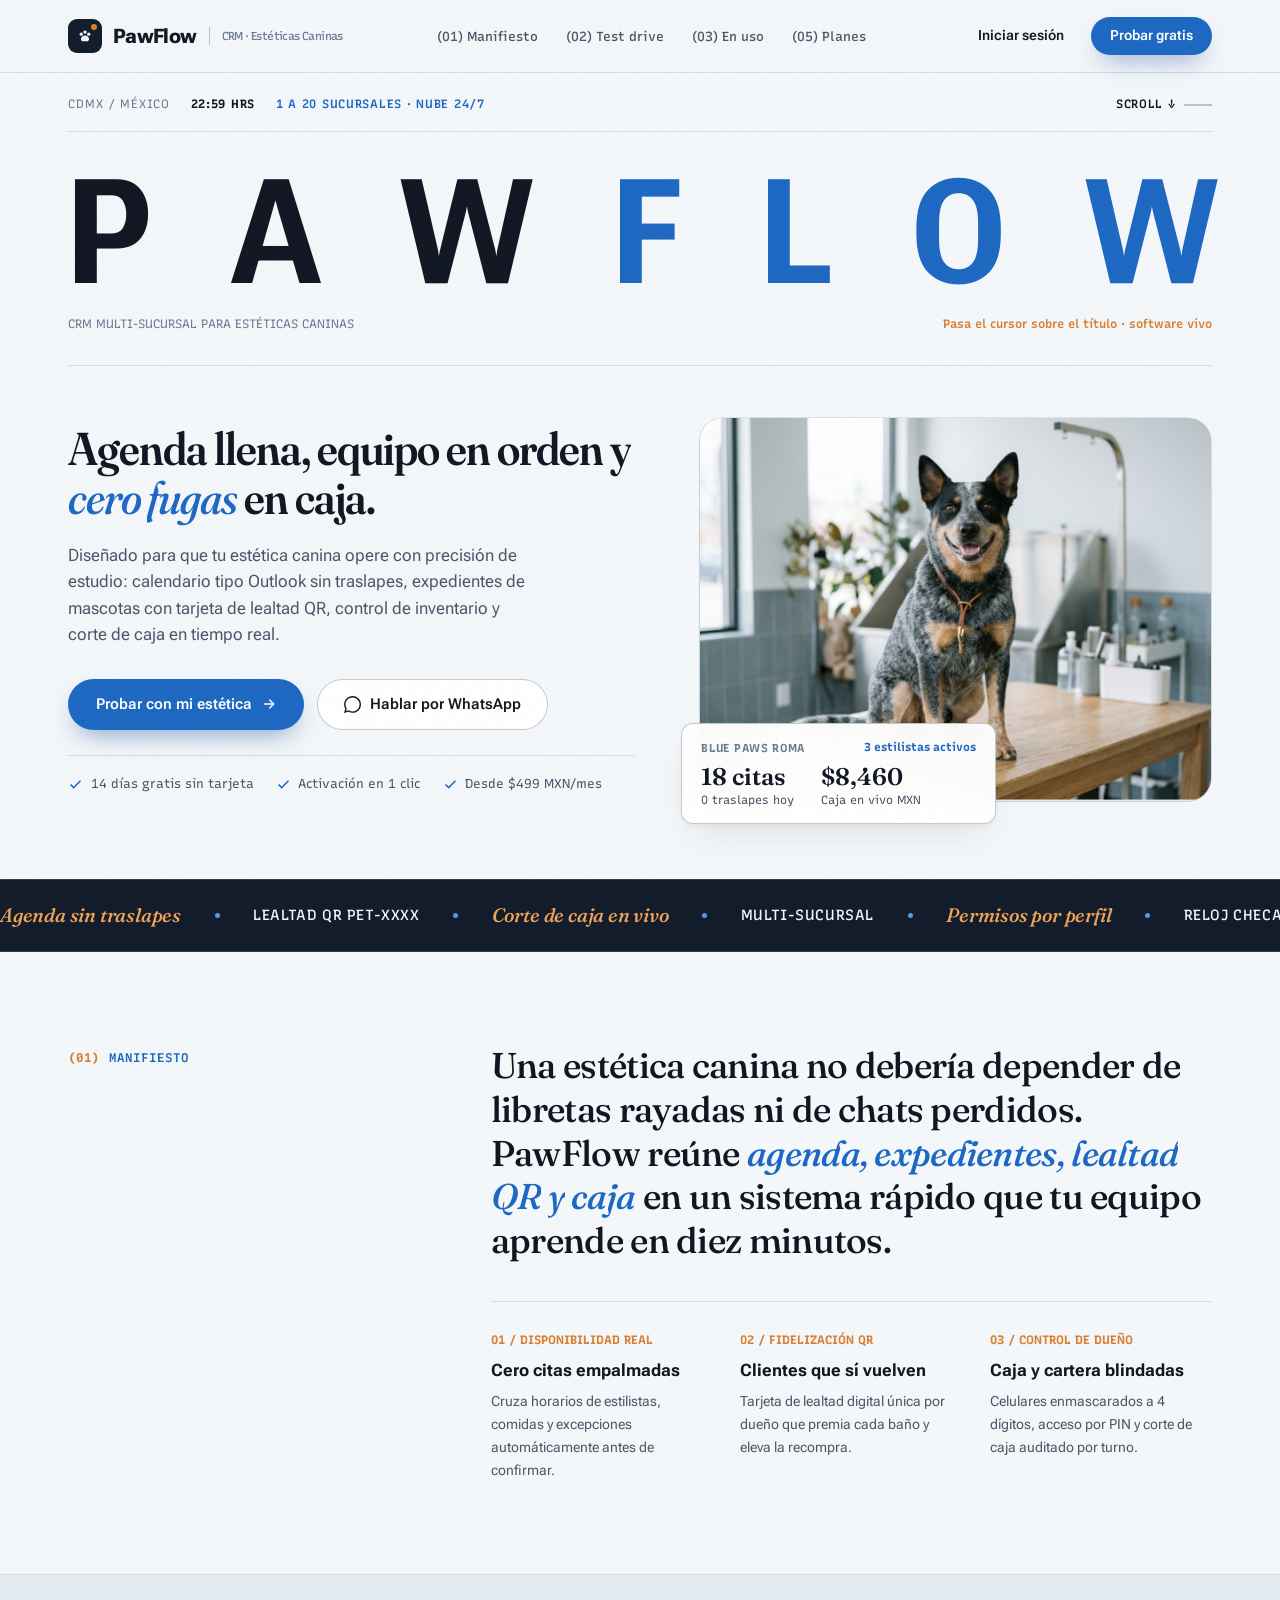
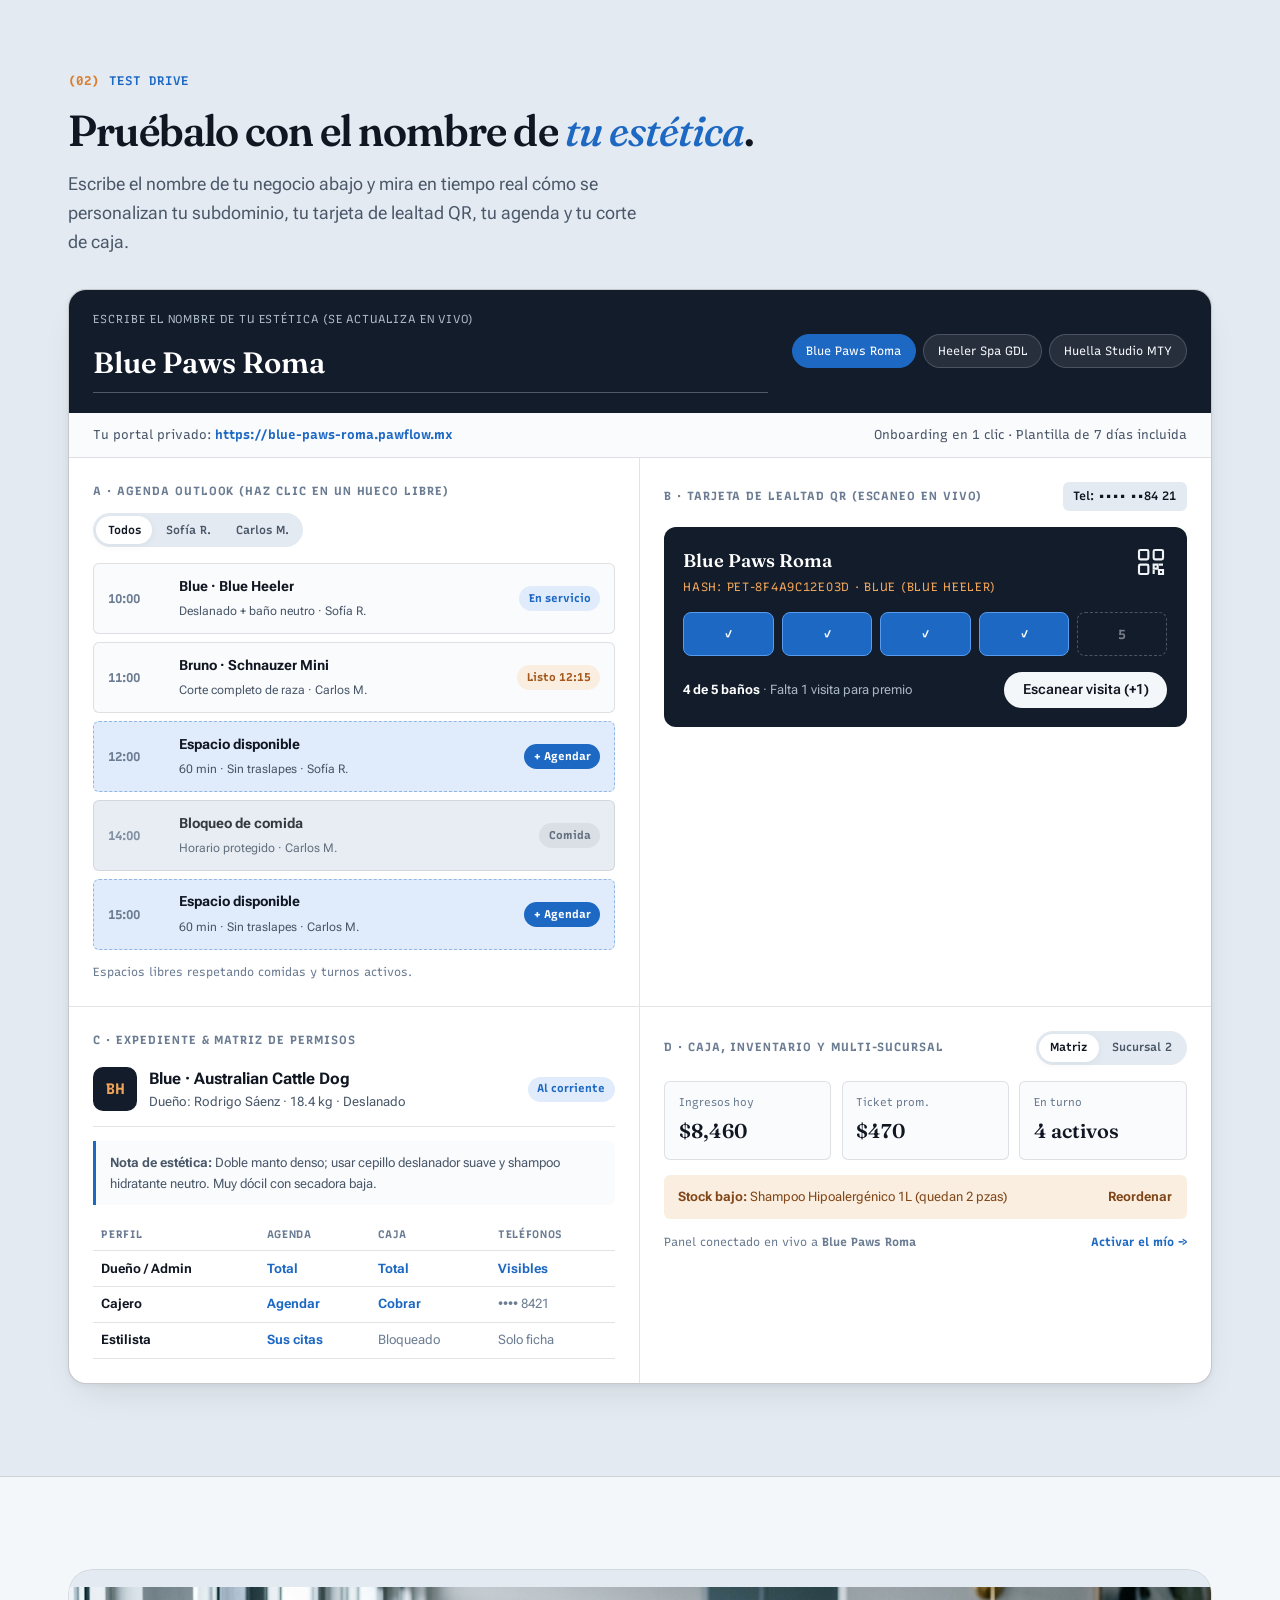
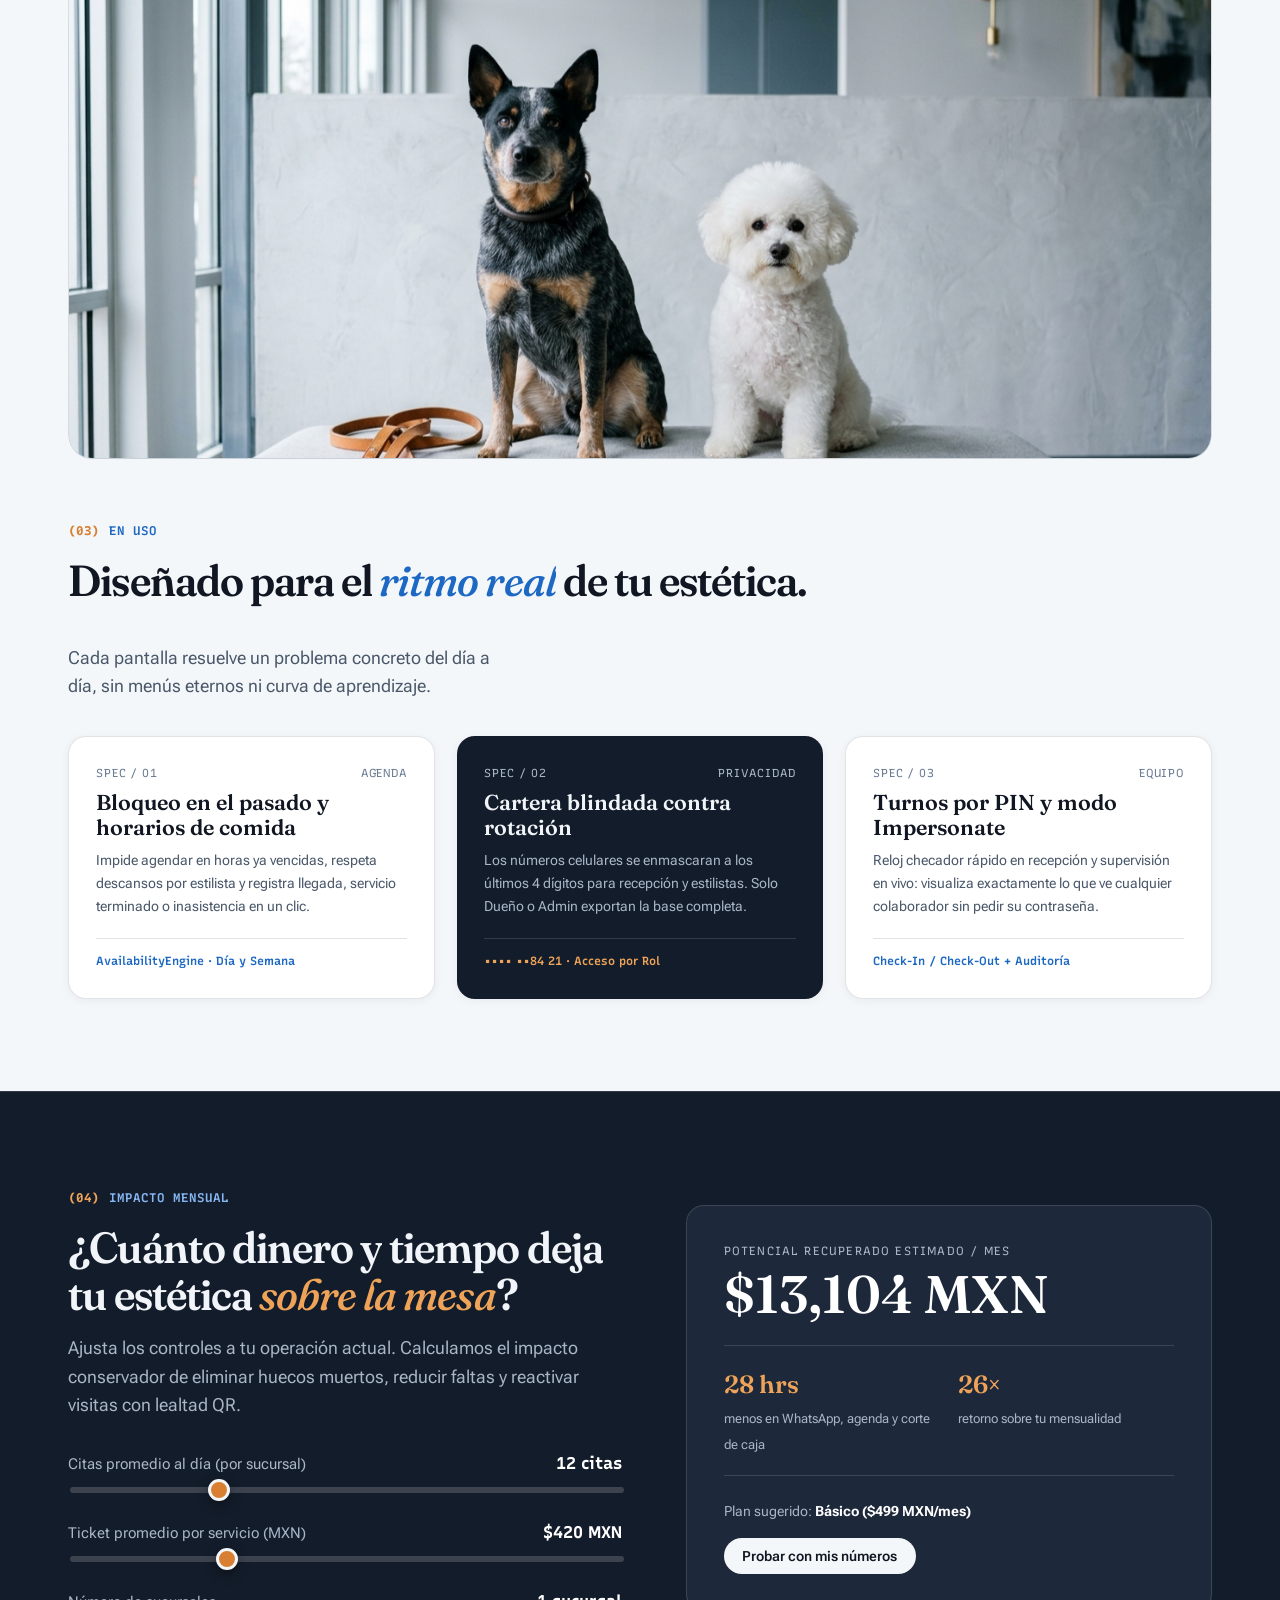
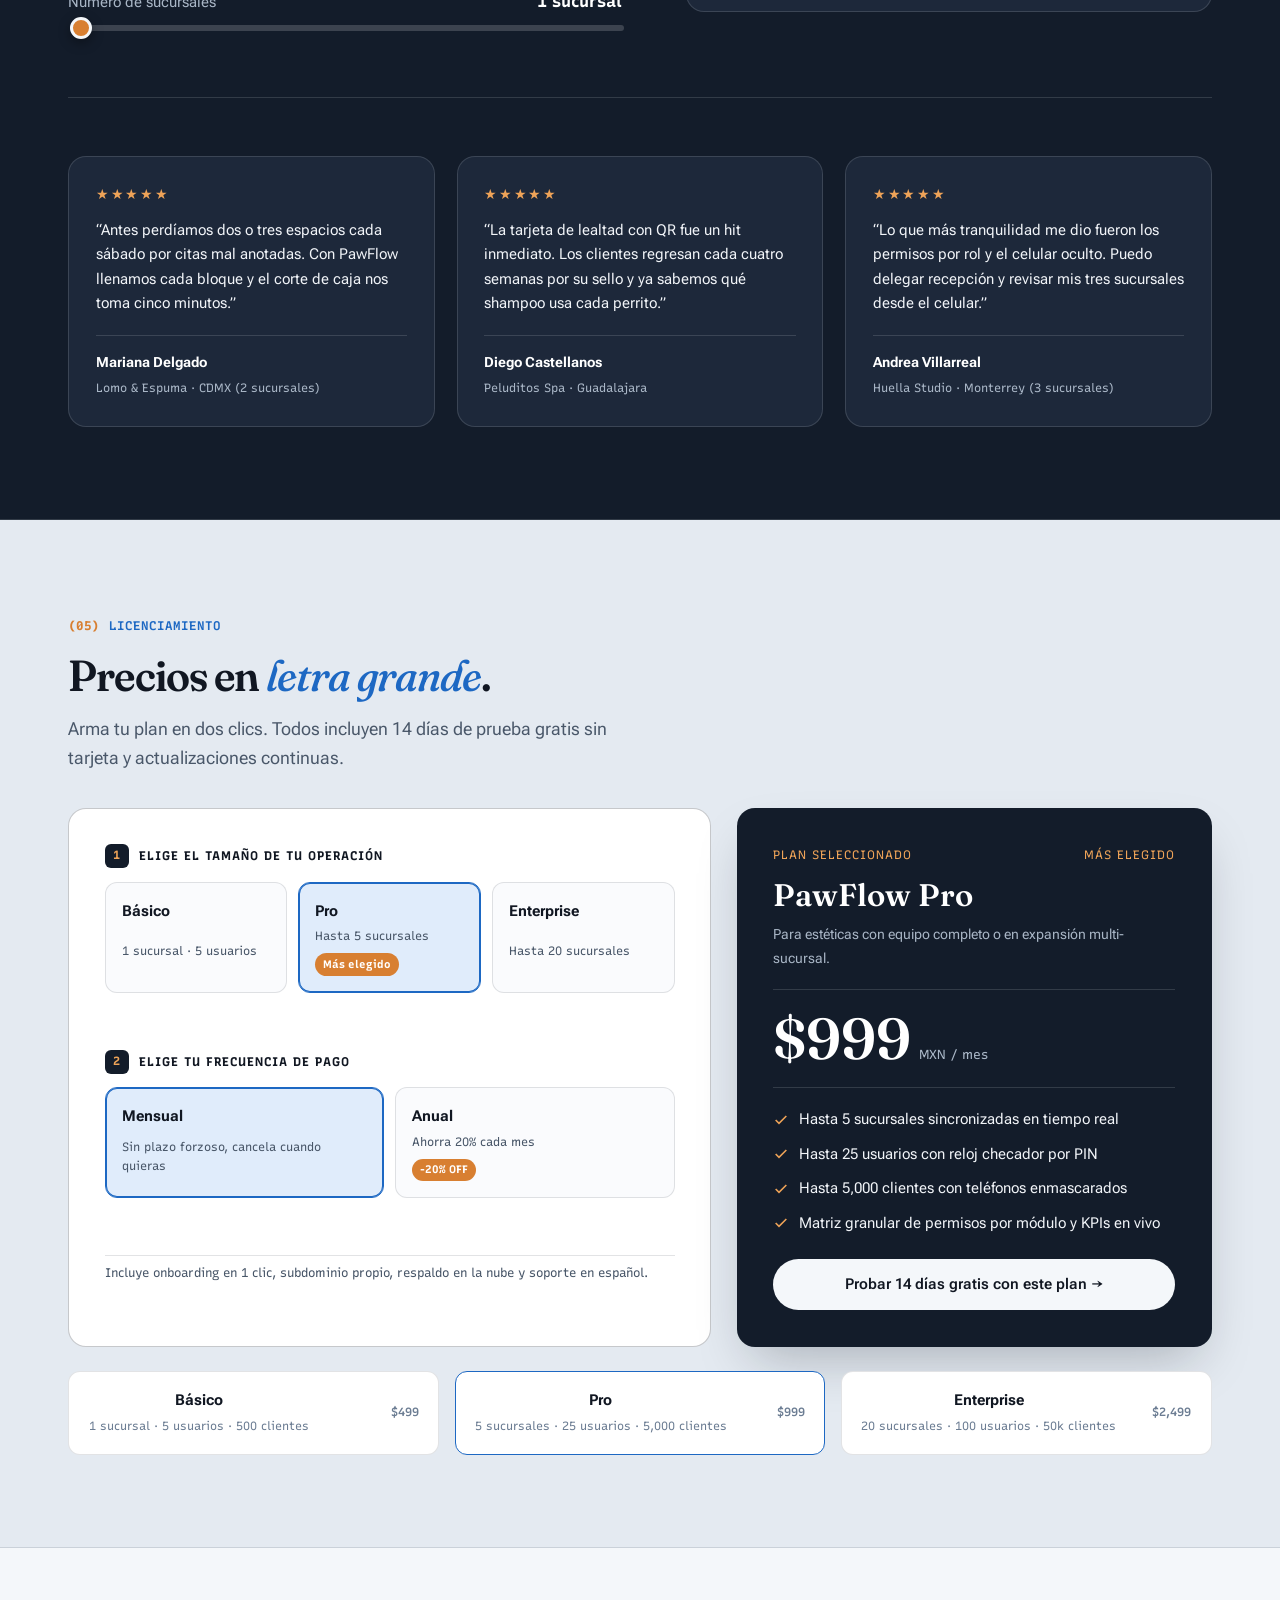
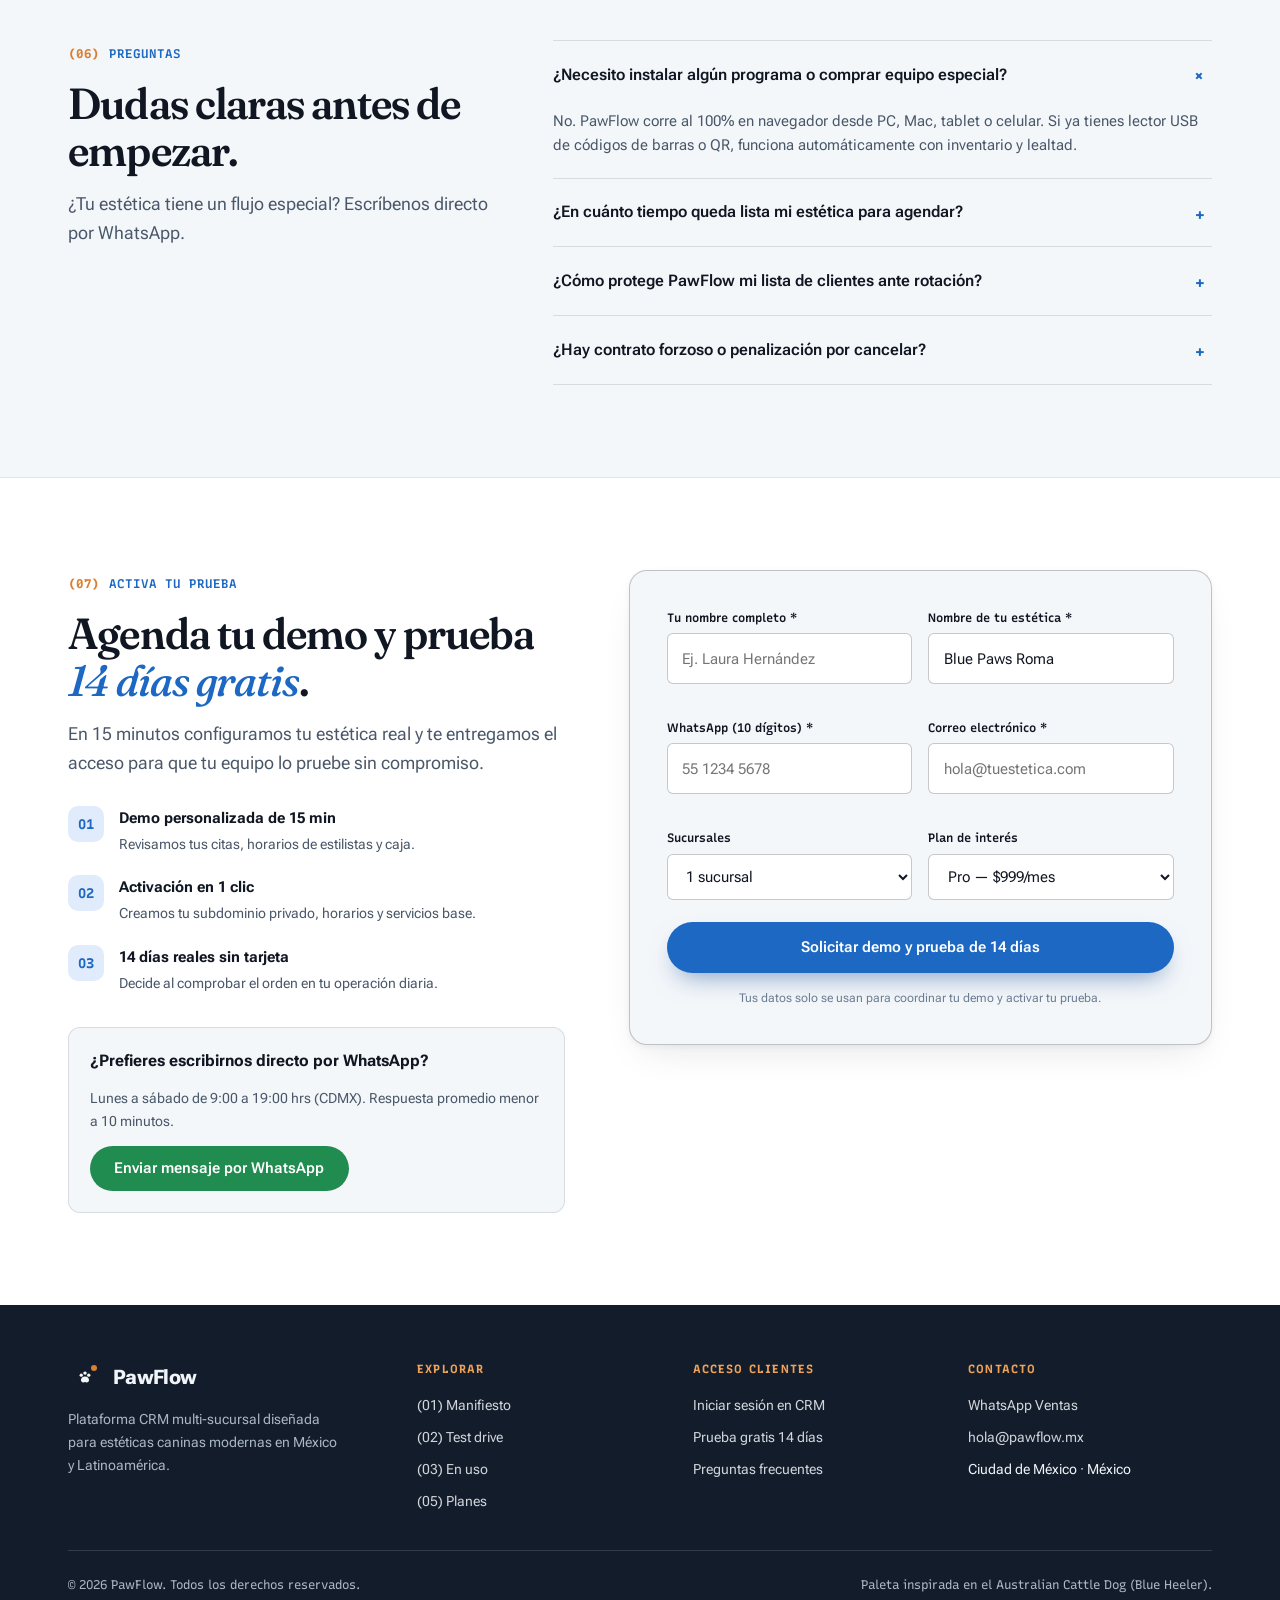
==== commit ad47eb89: "feat(landing): redisenar landing con paleta Blue Heeler y concepto interactivo Kern Society" ====
--- a/landing/index.html
+++ b/landing/index.html
@@ -3,30 +3,29 @@
 <head>
   <meta charset="UTF-8" />
   <meta name="viewport" content="width=device-width, initial-scale=1.0" />
-  <title>PawFlow — CRM para Estéticas Caninas y Peluquerías de Mascotas</title>
+  <title>PawFlow — CRM Interactivo para Estéticas Caninas</title>
   <meta
     name="description"
-    content="Organiza tu estética canina con PawFlow: agenda inteligente sin traslapes, expedientes de mascotas con tarjeta de lealtad QR, inventario, corte de caja y control multi-sucursal."
+    content="El CRM diseñado para estéticas caninas modernas: agenda sin traslapes, expedientes de mascotas con tarjeta de lealtad QR, inventario, permisos por PIN y corte de caja multi-sucursal."
   />
   <meta property="og:type" content="website" />
-  <meta property="og:title" content="PawFlow — El CRM diseñado para estéticas caninas" />
+  <meta property="og:title" content="PawFlow — El CRM para estéticas caninas con orden real" />
   <meta
     property="og:description"
-    content="Agenda tipo Outlook, expedientes por mascota, lealtad QR, inventario y caja cuadrada al centavo. Prueba gratis 14 días."
+    content="Pruébalo con el nombre de tu estética antes de registrarte. Agenda tipo Outlook, lealtad QR, inventario y caja cuadrada al centavo."
   />
-  <meta property="og:image" content="./assets/hero-salon.jpg" />
-  <meta name="theme-color" content="#205B48" />
-
-  <!-- Curated Editorial Typography: Fraunces + Plus Jakarta Sans -->
+  <meta property="og:image" content="./assets/heeler-hero.jpg" />
+  <meta name="theme-color" content="#1D65C1" />
+
+  <!-- Variable Typefaces: Roboto Flex + Fraunces + Recursive (Kern Society DNA) -->
   <link rel="preconnect" href="https://fonts.googleapis.com" />
   <link rel="preconnect" href="https://fonts.gstatic.com" crossorigin />
   <link
-    href="https://fonts.googleapis.com/css2?family=Fraunces:ital,opsz,wght@0,9..144,500;0,9..144,600;0,9..144,700;1,9..144,500&family=Plus+Jakarta+Sans:wght@400;500;600;700&display=swap"
+    href="https://fonts.googleapis.com/css2?family=Fraunces:ital,opsz,SOFT,wght@0,9..144,0..100,400..700;1,9..144,0..100,400..600&family=Recursive:MONO,wght@0..1,400..700&family=Roboto+Flex:opsz,slnt,wdth,wght@8..144,-10..0,75..135,300..900&display=swap"
     rel="stylesheet"
   />
   <link rel="stylesheet" href="./css/styles.css" />
 
-  <!-- Structured Data for SEO -->
   <script type="application/ld+json">
     {
       "@context": "https://schema.org",
@@ -45,12 +44,12 @@
   </script>
 </head>
 <body>
-  <!-- Top Scroll Progress Rail -->
+  <!-- Scroll Progress Rail -->
   <div class="scroll-progress" aria-hidden="true">
     <div id="scroll-progress-bar" class="scroll-progress__bar"></div>
   </div>
 
-  <!-- Custom Editorial Cursor Lens (Desktop fine pointers only) -->
+  <!-- Editorial Cursor Lens -->
   <div id="cursor-lens" class="cursor-lens" aria-hidden="true">
     <span id="cursor-lens-label" class="cursor-lens__label"></span>
   </div>
@@ -62,7 +61,7 @@
     <div class="container header-inner">
       <a href="#inicio" class="brand" aria-label="PawFlow Inicio">
         <span class="brand-mark" aria-hidden="true">
-          <svg width="20" height="20" viewBox="0 0 24 24" fill="none">
+          <svg width="18" height="18" viewBox="0 0 24 24" fill="none">
             <circle cx="7" cy="9.5" r="2.2" fill="currentColor" />
             <circle cx="12" cy="6.8" r="2.3" fill="currentColor" />
             <circle cx="17" cy="9.5" r="2.2" fill="currentColor" />
@@ -70,14 +69,15 @@
           </svg>
         </span>
         <span>PawFlow</span>
+        <span class="brand-meta">CRM · Estéticas Caninas</span>
       </a>
 
       <nav aria-label="Navegación principal">
         <ul class="nav-links">
-          <li><a href="#producto" data-roll>Producto</a></li>
-          <li><a href="#beneficios" data-roll>Beneficios</a></li>
-          <li><a href="#planes" data-roll>Planes</a></li>
-          <li><a href="#faq" data-roll>Preguntas</a></li>
+          <li><a href="#manifiesto" data-roll>(01) Manifiesto</a></li>
+          <li><a href="#testdrive" data-roll>(02) Test drive</a></li>
+          <li><a href="#enuso" data-roll>(03) En uso</a></li>
+          <li><a href="#planes" data-roll>(05) Planes</a></li>
         </ul>
       </nav>
 
@@ -108,10 +108,10 @@
 
     <div id="mobile-drawer" class="mobile-drawer" hidden>
       <ul class="mobile-nav-list">
-        <li><a href="#producto" data-close-mobile>Producto</a></li>
-        <li><a href="#beneficios" data-close-mobile>Beneficios</a></li>
-        <li><a href="#planes" data-close-mobile>Planes</a></li>
-        <li><a href="#faq" data-close-mobile>Preguntas</a></li>
+        <li><a href="#manifiesto" data-close-mobile>(01) Manifiesto</a></li>
+        <li><a href="#testdrive" data-close-mobile>(02) Test drive</a></li>
+        <li><a href="#enuso" data-close-mobile>(03) En uso</a></li>
+        <li><a href="#planes" data-close-mobile>(05) Planes</a></li>
       </ul>
       <div class="mobile-drawer-actions">
         <button id="btn-open-login-mobile" type="button" class="btn btn--secondary btn--full" data-open-login>
@@ -126,7 +126,7 @@
 
   <main id="inicio">
     <!-- ===================================================================
-         HERO SECTION
+         HERO: VARIABLE PROXIMITY WORDMARK + BLUE HEELER EDITORIAL
     ==================================================================== -->
     <section class="hero">
       <div class="container">
@@ -134,417 +134,317 @@
           <div class="studio-meta-group">
             <span>CDMX / México</span>
             <span id="studio-live-clock" class="studio-clock">--:-- hrs</span>
-            <span>Soporte en vivo · Multi-sucursal</span>
-          </div>
-          <a href="#producto" class="scroll-cue" aria-label="Explorar producto">
-            <span>Scroll</span>
+            <span class="meta-accent">1 a 20 sucursales · Nube 24/7</span>
+          </div>
+          <a href="#testdrive" class="scroll-cue">
+            <span>Scroll ↓</span>
             <span class="scroll-cue__line" aria-hidden="true"></span>
           </a>
         </div>
-      </div>
-
-      <div class="container hero-grid">
-        <div class="hero-copy">
-          <span class="eyebrow">CRM para estéticas caninas · México y Latam</span>
-          <h1 class="hero-title" data-split>
-            Tu estética canina llena, ordenada y <em>sin fugas</em> en caja.
-          </h1>
-          <p class="hero-lead">
-            Deja atrás la libreta y los mensajes perdidos. Agenda tipo Outlook sin traslapes,
-            expedientes por mascota con tarjeta de lealtad QR, inventario y corte de caja en tiempo
-            real, desde una sucursal hasta veinte.
-          </p>
-
-          <div class="hero-ctas">
-            <a id="cta-hero-demo" href="#demo" class="btn btn--primary btn--lg" data-magnetic data-cursor="DEMO GRATIS">
-              Solicitar demo gratis
-              <svg width="16" height="16" viewBox="0 0 24 24" fill="none" stroke="currentColor" stroke-width="2.2" stroke-linecap="round" stroke-linejoin="round" aria-hidden="true">
-                <path d="M5 12h14" />
-                <path d="m13 6 6 6-6 6" />
-              </svg>
-            </a>
-            <a id="cta-hero-whatsapp" href="#" class="btn btn--secondary btn--lg" data-magnetic data-cursor="WHATSAPP" data-cursor-tone="wa" data-whatsapp-link data-wa-context="hero">
-              <svg width="17" height="17" viewBox="0 0 24 24" fill="currentColor" aria-hidden="true">
-                <path d="M20.52 3.48A11.86 11.86 0 0 0 12.06 0C5.49 0 .14 5.34.14 11.91c0 2.1.55 4.15 1.59 5.95L0 24l6.3-1.65a11.87 11.87 0 0 0 5.75 1.47h.01c6.57 0 11.92-5.35 11.92-11.92 0-3.18-1.24-6.17-3.46-8.42ZM12.06 21.8h-.01a9.87 9.87 0 0 1-5.03-1.38l-.36-.21-3.74.98 1-3.65-.24-.37a9.86 9.86 0 0 1-1.52-5.26c0-5.45 4.44-9.89 9.9-9.89 2.64 0 5.13 1.03 6.99 2.9a9.83 9.83 0 0 1 2.9 7c0 5.45-4.44 9.88-9.89 9.88Zm5.42-7.41c-.3-.15-1.76-.87-2.03-.97-.27-.1-.47-.15-.67.15-.2.3-.77.97-.94 1.17-.17.2-.35.22-.65.07-.3-.15-1.26-.46-2.39-1.48-.88-.79-1.48-1.76-1.65-2.06-.17-.3-.02-.46.13-.61.13-.13.3-.35.45-.52.15-.17.2-.3.3-.5.1-.2.05-.37-.02-.52-.07-.15-.67-1.61-.92-2.2-.24-.58-.49-.5-.67-.51h-.57c-.2 0-.52.07-.8.37-.27.3-1.04 1.02-1.04 2.48 0 1.46 1.07 2.88 1.22 3.08.15.2 2.1 3.21 5.09 4.5.71.31 1.27.49 1.7.63.72.23 1.37.2 1.88.12.57-.09 1.76-.72 2.01-1.41.25-.7.25-1.29.17-1.41-.07-.12-.27-.2-.57-.35Z" />
-              </svg>
-              Hablar por WhatsApp
-            </a>
-          </div>
-
-          <ul class="hero-proof-list">
-            <li>
-              <svg width="15" height="15" viewBox="0 0 24 24" fill="none" stroke="currentColor" stroke-width="2.4" stroke-linecap="round" stroke-linejoin="round" aria-hidden="true"><polyline points="20 6 9 17 4 12" /></svg>
-              14 días de prueba sin tarjeta
-            </li>
-            <li>
-              <svg width="15" height="15" viewBox="0 0 24 24" fill="none" stroke="currentColor" stroke-width="2.4" stroke-linecap="round" stroke-linejoin="round" aria-hidden="true"><polyline points="20 6 9 17 4 12" /></svg>
-              Listo para operar el mismo día
-            </li>
-            <li>
-              <svg width="15" height="15" viewBox="0 0 24 24" fill="none" stroke="currentColor" stroke-width="2.4" stroke-linecap="round" stroke-linejoin="round" aria-hidden="true"><polyline points="20 6 9 17 4 12" /></svg>
-              Sin plazos forzosos
-            </li>
-          </ul>
-        </div>
-
-        <div class="hero-visual">
-          <div class="hero-photo-frame curtain-frame reveal" data-parallax="22" data-cursor="VER CRM">
-            <img
-              src="./assets/hero-salon.jpg"
-              alt="Estilista canina cepillando a un poodle recién bañado en una estética moderna y luminosa"
-              width="1200"
-              height="900"
-              fetchpriority="high"
-            />
-          </div>
-
-          <aside class="hero-live-card" aria-label="Resumen de ejemplo de operación diaria">
-            <div class="hero-live-card__head">
-              <span>Matriz Roma</span>
-              <span class="status-tag">3 estilistas en turno</span>
-            </div>
-            <div class="hero-live-card__metrics">
-              <div>
-                <div class="hero-live-card__value">18 citas</div>
-                <div class="hero-live-card__label">0 traslapes hoy</div>
-              </div>
-              <div>
-                <div class="hero-live-card__value">$8,460</div>
-                <div class="hero-live-card__label">Caja en vivo (MXN)</div>
-              </div>
-            </div>
-          </aside>
+
+        <!-- Kern Society Signature: Interactive Proximity Variable Display -->
+        <div class="kinetic-stage">
+          <div id="kinetic-wordmark" class="kinetic-wordmark" aria-label="PAWFLOW" data-cursor="MUEVE EL CURSOR">
+            <span class="kw-char">P</span>
+            <span class="kw-char">A</span>
+            <span class="kw-char">W</span>
+            <span class="kw-char is-accent">F</span>
+            <span class="kw-char is-accent">L</span>
+            <span class="kw-char is-accent">O</span>
+            <span class="kw-char is-accent">W</span>
+          </div>
+          <div class="kinetic-caption">
+            <span>CRM MULTI-SUCURSAL PARA ESTÉTICAS CANINAS</span>
+            <span class="kinetic-caption__hint">Pasa el cursor sobre el título · software vivo</span>
+          </div>
+        </div>
+
+        <div class="hero-grid">
+          <div>
+            <h1 class="hero-subheadline" data-split>
+              Agenda llena, equipo en orden y <em>cero fugas</em> en caja.
+            </h1>
+            <p class="hero-lead">
+              Diseñado para que tu estética canina opere con precisión de estudio: calendario tipo
+              Outlook sin traslapes, expedientes de mascotas con tarjeta de lealtad QR, control de
+              inventario y corte de caja en tiempo real.
+            </p>
+
+            <div class="hero-ctas">
+              <a id="cta-hero-demo" href="#testdrive" class="btn btn--primary btn--lg" data-magnetic data-cursor="PROBAR VIVO">
+                Probar con mi estética
+                <svg width="16" height="16" viewBox="0 0 24 24" fill="none" stroke="currentColor" stroke-width="2.2" stroke-linecap="round" stroke-linejoin="round" aria-hidden="true">
+                  <path d="M5 12h14" /><path d="m13 6 6 6-6 6" />
+                </svg>
+              </a>
+              <a id="cta-hero-whatsapp" href="#" class="btn btn--secondary btn--lg" data-magnetic data-cursor="WHATSAPP" data-cursor-tone="wa" data-whatsapp-link data-wa-context="hero">
+                <svg width="17" height="17" viewBox="0 0 24 24" fill="currentColor" aria-hidden="true">
+                  <path d="M20.52 3.48A11.86 11.86 0 0 0 12.06 0C5.49 0 .14 5.34.14 11.91c0 2.1.55 4.15 1.59 5.95L0 24l6.3-1.65a11.87 11.87 0 0 0 5.75 1.47h.01c6.57 0 11.92-5.35 11.92-11.92 0-3.18-1.24-6.17-3.46-8.42ZM12.06 21.8h-.01a9.87 9.87 0 0 1-5.03-1.38l-.36-.21-3.74.98 1-3.65-.24-.37a9.86 9.86 0 0 1-1.52-5.26c0-5.45 4.44-9.89 9.9-9.89 2.64 0 5.13 1.03 6.99 2.9a9.83 9.83 0 0 1 2.9 7c0 5.45-4.44 9.88-9.89 9.88Z" />
+                </svg>
+                Hablar por WhatsApp
+              </a>
+            </div>
+
+            <ul class="hero-proof-list">
+              <li>
+                <svg width="15" height="15" viewBox="0 0 24 24" fill="none" stroke="currentColor" stroke-width="2.4"><polyline points="20 6 9 17 4 12" /></svg>
+                14 días gratis sin tarjeta
+              </li>
+              <li>
+                <svg width="15" height="15" viewBox="0 0 24 24" fill="none" stroke="currentColor" stroke-width="2.4"><polyline points="20 6 9 17 4 12" /></svg>
+                Activación en 1 clic
+              </li>
+              <li>
+                <svg width="15" height="15" viewBox="0 0 24 24" fill="none" stroke="currentColor" stroke-width="2.4"><polyline points="20 6 9 17 4 12" /></svg>
+                Desde $499 MXN/mes
+              </li>
+            </ul>
+          </div>
+
+          <div class="hero-visual">
+            <div class="hero-photo-frame curtain-frame reveal" data-parallax="22" data-cursor="BLUE HEELER">
+              <img
+                src="./assets/heeler-hero.jpg"
+                alt="Perro Blue Heeler recién bañado y sonriendo sobre una mesa de estética canina moderna en tonos azul pizarra"
+                width="1200"
+                height="900"
+                fetchpriority="high"
+              />
+            </div>
+
+            <aside class="hero-live-card" aria-label="Resumen operativo en vivo">
+              <div class="hero-live-card__head">
+                <span data-live-salon-short>Blue Paws Roma</span>
+                <span class="status-tag">3 estilistas activos</span>
+              </div>
+              <div class="hero-live-card__metrics">
+                <div>
+                  <div class="hero-live-card__value">18 citas</div>
+                  <div class="hero-live-card__label">0 traslapes hoy</div>
+                </div>
+                <div>
+                  <div class="hero-live-card__value">$8,460</div>
+                  <div class="hero-live-card__label">Caja en vivo MXN</div>
+                </div>
+              </div>
+            </aside>
+          </div>
         </div>
       </div>
     </section>
 
     <!-- ===================================================================
-         VALUE STRIP (3 CORE PROMISES)
-    ==================================================================== -->
-    <section class="value-band" aria-label="Resultados clave">
-      <div class="container value-grid">
-        <article class="value-item reveal">
-          <span class="value-num">01</span>
-          <h2>Cero citas empalmadas</h2>
-          <p>
-            El motor de disponibilidad cruza horarios de estilistas, comidas y excepciones en tiempo
-            real. Nadie vuelve a agendar en el pasado ni a saturar una mesa.
-          </p>
-        </article>
-
-        <article class="value-item reveal">
-          <span class="value-num">02</span>
-          <h2>Clientes que sí regresan</h2>
-          <p>
-            Cada dueño y mascota tiene su expediente con historial de baños, notas de conducta y una
-            tarjeta de lealtad QR única que incentiva visitas recurrentes.
-          </p>
-        </article>
-
-        <article class="value-item reveal">
-          <span class="value-num">03</span>
-          <h2>Caja cuadrada al centavo</h2>
-          <p>
-            Cobra servicios y productos con escáner, descuenta stock automáticamente y revisa el
-            corte de caja y asistencia de tu equipo desde cualquier lugar.
-          </p>
-        </article>
-      </div>
-    </section>
-
-    <!-- ===================================================================
-         KINETIC CAPABILITIES MARQUEE (LIGHT & SHADE EDITORIAL RIBBON)
+         KINETIC MARQUEE (DEEP BLUE HEELER SLATE)
     ==================================================================== -->
     <div class="craft-marquee" aria-label="Capacidades de PawFlow">
       <div class="marquee-viewport">
         <div class="marquee-group">
           <span class="marquee-item marquee-item--serif">Agenda sin traslapes <span class="marquee-sep"></span></span>
-          <span class="marquee-item">Lealtad QR PET-XXXX <span class="marquee-sep"></span></span>
+          <span class="marquee-item">LEALTAD QR PET-XXXX <span class="marquee-sep"></span></span>
           <span class="marquee-item marquee-item--serif">Corte de caja en vivo <span class="marquee-sep"></span></span>
-          <span class="marquee-item">Multi-sucursal <span class="marquee-sep"></span></span>
+          <span class="marquee-item">MULTI-SUCURSAL <span class="marquee-sep"></span></span>
           <span class="marquee-item marquee-item--serif">Permisos por perfil <span class="marquee-sep"></span></span>
-          <span class="marquee-item">Reloj checador PIN <span class="marquee-sep"></span></span>
+          <span class="marquee-item">RELOJ CHECADOR PIN <span class="marquee-sep"></span></span>
           <span class="marquee-item marquee-item--serif">Privacidad celular <span class="marquee-sep"></span></span>
-          <span class="marquee-item">Onboarding 1-clic <span class="marquee-sep"></span></span>
+          <span class="marquee-item">ONBOARDING 1-CLIC <span class="marquee-sep"></span></span>
         </div>
         <div class="marquee-group" aria-hidden="true">
           <span class="marquee-item marquee-item--serif">Agenda sin traslapes <span class="marquee-sep"></span></span>
-          <span class="marquee-item">Lealtad QR PET-XXXX <span class="marquee-sep"></span></span>
+          <span class="marquee-item">LEALTAD QR PET-XXXX <span class="marquee-sep"></span></span>
           <span class="marquee-item marquee-item--serif">Corte de caja en vivo <span class="marquee-sep"></span></span>
-          <span class="marquee-item">Multi-sucursal <span class="marquee-sep"></span></span>
+          <span class="marquee-item">MULTI-SUCURSAL <span class="marquee-sep"></span></span>
           <span class="marquee-item marquee-item--serif">Permisos por perfil <span class="marquee-sep"></span></span>
-          <span class="marquee-item">Reloj checador PIN <span class="marquee-sep"></span></span>
+          <span class="marquee-item">RELOJ CHECADOR PIN <span class="marquee-sep"></span></span>
           <span class="marquee-item marquee-item--serif">Privacidad celular <span class="marquee-sep"></span></span>
-          <span class="marquee-item">Onboarding 1-clic <span class="marquee-sep"></span></span>
+          <span class="marquee-item">ONBOARDING 1-CLIC <span class="marquee-sep"></span></span>
         </div>
       </div>
     </div>
 
     <!-- ===================================================================
-         INTERACTIVE PRODUCT SHOWCASE
+         (01) MANIFESTO
     ==================================================================== -->
-    <section id="producto" class="showcase">
+    <section id="manifiesto" class="manifesto-section">
+      <div class="container manifesto-grid">
+        <div class="reveal">
+          <span class="chapter-tag"><span class="chapter-tag__num">(01)</span> Manifiesto</span>
+        </div>
+        <div class="reveal">
+          <p class="manifesto-statement" data-split>
+            Una estética canina no debería depender de libretas rayadas ni de chats perdidos.
+            PawFlow reúne <em>agenda, expedientes, lealtad QR y caja</em> en un sistema rápido que
+            tu equipo aprende en diez minutos.
+          </p>
+
+          <div class="pillars-row">
+            <div class="pillar-card">
+              <span class="pillar-card__num">01 / DISPONIBILIDAD REAL</span>
+              <h3>Cero citas empalmadas</h3>
+              <p>Cruza horarios de estilistas, comidas y excepciones automáticamente antes de confirmar.</p>
+            </div>
+            <div class="pillar-card">
+              <span class="pillar-card__num">02 / FIDELIZACIÓN QR</span>
+              <h3>Clientes que sí vuelven</h3>
+              <p>Tarjeta de lealtad digital única por dueño que premia cada baño y eleva la recompra.</p>
+            </div>
+            <div class="pillar-card">
+              <span class="pillar-card__num">03 / CONTROL DE DUEÑO</span>
+              <h3>Caja y cartera blindadas</h3>
+              <p>Celulares enmascarados a 4 dígitos, acceso por PIN y corte de caja auditado por turno.</p>
+            </div>
+          </div>
+        </div>
+      </div>
+    </section>
+
+    <!-- ===================================================================
+         (02) TEST DRIVE — LIVE INTERACTIVE SANDBOX (KERN SOCIETY STYLE)
+    ==================================================================== -->
+    <section id="testdrive" class="testdrive-section">
       <div class="container">
-        <header class="showcase-header reveal">
-          <span class="eyebrow">01 · Recorrido interactivo</span>
-          <h2 class="section-heading" data-split>Todo lo que tu estética opera a diario, en una sola pantalla.</h2>
-          <p class="section-lead">
-            Explora los tres módulos que usan nuestros clientes cada mañana. Haz clic en los botones
-            para probar cómo responde PawFlow en tiempo real.
-          </p>
-        </header>
-
-        <div class="tour-tabs" role="tablist" aria-label="Módulos de PawFlow">
-          <button
-            id="tab-agenda"
-            type="button"
-            class="tour-tab is-active"
-            role="tab"
-            aria-selected="true"
-            aria-controls="panel-agenda"
-            data-tour-tab="agenda"
-          >
-            <span class="tour-tab__idx">01</span>
-            Agenda inteligente
-          </button>
-          <button
-            id="tab-lealtad"
-            type="button"
-            class="tour-tab"
-            role="tab"
-            aria-selected="false"
-            aria-controls="panel-lealtad"
-            data-tour-tab="lealtad"
-          >
-            <span class="tour-tab__idx">02</span>
-            Expediente y Lealtad QR
-          </button>
-          <button
-            id="tab-caja"
-            type="button"
-            class="tour-tab"
-            role="tab"
-            aria-selected="false"
-            aria-controls="panel-caja"
-            data-tour-tab="caja"
-          >
-            <span class="tour-tab__idx">03</span>
-            Caja, Inventario y Sucursales
-          </button>
-        </div>
-
-        <!-- PANEL 1: AGENDA -->
-        <div id="panel-agenda" class="tour-panel is-active" role="tabpanel" aria-labelledby="tab-agenda">
-          <div class="tour-copy">
-            <h3>Calendario tipo Outlook pensado para baños, cortes y tiempos por raza.</h3>
-            <p>
-              Visualiza el día o la semana por estilista o de forma global. Bloquea horarios de
-              comida, días festivos y evita que alguien reserve en horarios vencidos.
+        <div class="testdrive-header reveal">
+          <div>
+            <span class="chapter-tag"><span class="chapter-tag__num">(02)</span> Test drive</span>
+            <h2 class="section-heading" data-split>Pruébalo con el nombre de <em>tu estética</em>.</h2>
+            <p class="section-lead">
+              Escribe el nombre de tu negocio abajo y mira en tiempo real cómo se personalizan tu
+              subdominio, tu tarjeta de lealtad QR, tu agenda y tu corte de caja.
             </p>
-            <ul class="feature-checklist">
-              <li>
-                <svg width="16" height="16" viewBox="0 0 24 24" fill="none" stroke="currentColor" stroke-width="2.4" stroke-linecap="round" stroke-linejoin="round" aria-hidden="true"><polyline points="20 6 9 17 4 12" /></svg>
-                <span>Cálculo automático de espacios libres sin traslapes por estilista.</span>
-              </li>
-              <li>
-                <svg width="16" height="16" viewBox="0 0 24 24" fill="none" stroke="currentColor" stroke-width="2.4" stroke-linecap="round" stroke-linejoin="round" aria-hidden="true"><polyline points="20 6 9 17 4 12" /></svg>
-                <span>Control de asistencia (llegó, en servicio, listo para recoger, no asistió).</span>
-              </li>
-              <li>
-                <svg width="16" height="16" viewBox="0 0 24 24" fill="none" stroke="currentColor" stroke-width="2.4" stroke-linecap="round" stroke-linejoin="round" aria-hidden="true"><polyline points="20 6 9 17 4 12" /></svg>
-                <span>Alta rápida de cita directo desde la ficha de cada mascota.</span>
-              </li>
-            </ul>
-          </div>
-
-          <div class="demo-frame" aria-label="Demostración interactiva de Agenda">
-            <div class="demo-frame__bar">
-              <div>
-                <div class="demo-frame__title">Agenda · Jueves 26 Nov</div>
-                <div class="demo-frame__sub">Haz clic en un espacio libre para simular una reserva</div>
-              </div>
-              <div class="filter-group" role="group" aria-label="Filtrar por estilista">
-                <button type="button" class="filter-btn is-active" data-stylist="all">Todos</button>
-                <button type="button" class="filter-btn" data-stylist="sofia">Sofía R.</button>
-                <button type="button" class="filter-btn" data-stylist="carlos">Carlos M.</button>
-              </div>
-            </div>
-            <div class="demo-frame__body">
+          </div>
+        </div>
+
+        <div class="sandbox-console reveal">
+          <div class="sandbox-bar" data-spotlight>
+            <div class="sandbox-input-group">
+              <label for="sandbox-salon-input">Escribe el nombre de tu estética (se actualiza en vivo)</label>
+              <input
+                id="sandbox-salon-input"
+                class="sandbox-input"
+                type="text"
+                value="Blue Paws Roma"
+                maxlength="34"
+                placeholder="Ej. Estética Canina Norte"
+              />
+            </div>
+            <div class="sandbox-presets" role="group" aria-label="Ejemplos rápidos">
+              <button type="button" class="preset-btn is-active" data-salon-preset="Blue Paws Roma">Blue Paws Roma</button>
+              <button type="button" class="preset-btn" data-salon-preset="Heeler Spa GDL">Heeler Spa GDL</button>
+              <button type="button" class="preset-btn" data-salon-preset="Huella Studio MTY">Huella Studio MTY</button>
+            </div>
+          </div>
+
+          <div class="sandbox-subdomain-strip">
+            <span>Tu portal privado: <strong id="sandbox-subdomain-url" class="subdomain-url">https://blue-paws-roma.pawflow.mx</strong></span>
+            <span>Onboarding en 1 clic · Plantilla de 7 días incluida</span>
+          </div>
+
+          <div class="sandbox-grid">
+            <!-- PANE 1: AGENDA -->
+            <div class="sandbox-pane">
+              <div class="pane-head">
+                <span class="pane-label">A · Agenda Outlook (haz clic en un hueco libre)</span>
+                <div class="filter-group" role="group" aria-label="Filtrar estilista">
+                  <button type="button" class="filter-btn is-active" data-stylist="all">Todos</button>
+                  <button type="button" class="filter-btn" data-stylist="sofia">Sofía R.</button>
+                  <button type="button" class="filter-btn" data-stylist="carlos">Carlos M.</button>
+                </div>
+              </div>
               <div id="demo-agenda-list" class="agenda-list"></div>
               <p class="agenda-hint">
-                <span id="demo-agenda-feedback">Espacios libres calculados respetando comidas y citas activas.</span>
+                <span id="demo-agenda-feedback">Espacios libres respetando comidas y turnos activos.</span>
                 <button id="btn-reset-agenda" type="button" class="filter-btn" style="display:none;">Reiniciar</button>
               </p>
             </div>
-          </div>
-        </div>
-
-        <!-- PANEL 2: EXPEDIENTE & LEALTAD -->
-        <div id="panel-lealtad" class="tour-panel" role="tabpanel" aria-labelledby="tab-lealtad">
-          <div class="tour-copy">
-            <h3>Conoce a cada peludo por su nombre y premia a sus dueños sin tarjetas de papel.</h3>
-            <p>
-              Busca cualquier cliente o mascota al instante desde la barra superior. Guarda notas de
-              corte, alergias, selector de razas (incluida Mestiza) y protege los números celulares
-              con enmascaramiento automático.
-            </p>
-            <ul class="feature-checklist">
-              <li>
-                <svg width="16" height="16" viewBox="0 0 24 24" fill="none" stroke="currentColor" stroke-width="2.4" stroke-linecap="round" stroke-linejoin="round" aria-hidden="true"><polyline points="20 6 9 17 4 12" /></svg>
-                <span>Código QR de lealtad único por cliente (`PET-...`) escaneable en recepción.</span>
-              </li>
-              <li>
-                <svg width="16" height="16" viewBox="0 0 24 24" fill="none" stroke="currentColor" stroke-width="2.4" stroke-linecap="round" stroke-linejoin="round" aria-hidden="true"><polyline points="20 6 9 17 4 12" /></svg>
-                <span>Celular enmascarado a 4 dígitos para proteger tu cartera ante rotación.</span>
-              </li>
-              <li>
-                <svg width="16" height="16" viewBox="0 0 24 24" fill="none" stroke="currentColor" stroke-width="2.4" stroke-linecap="round" stroke-linejoin="round" aria-hidden="true"><polyline points="20 6 9 17 4 12" /></svg>
-                <span>Múltiples mascotas por dueño con historial completo de servicios.</span>
-              </li>
-            </ul>
-          </div>
-
-          <div class="demo-frame" aria-label="Demostración interactiva de Expediente y Lealtad QR">
-            <div class="demo-frame__bar">
-              <div>
-                <div class="demo-frame__title">Expediente de Mascota</div>
-                <div class="demo-frame__sub">Prueba escanear una visita en la tarjeta de lealtad</div>
-              </div>
-              <span class="phone-masked" title="Protección de privacidad activa">Tel: •••• ••84 21</span>
-            </div>
-            <div class="demo-frame__body">
-              <div class="pet-profile-head">
-                <div class="pet-identity">
-                  <div class="pet-avatar" aria-hidden="true">M</div>
+
+            <!-- PANE 2: LOYALTY QR -->
+            <div class="sandbox-pane">
+              <div class="pane-head">
+                <span class="pane-label">B · Tarjeta de Lealtad QR (escaneo en vivo)</span>
+                <span class="phone-masked">Tel: •••• ••84 21</span>
+              </div>
+              <div class="loyalty-card" data-spotlight>
+                <div class="loyalty-card__top">
                   <div>
-                    <h4>Max · Poodle Toy</h4>
-                    <p>Dueña: Valeria Mendoza · 6.2 kg · Cliente frecuente</p>
+                    <div id="loyalty-salon-title" class="loyalty-salon-name">Blue Paws Roma</div>
+                    <div class="loyalty-code">HASH: PET-8F4A9C12E03D · BLUE (BLUE HEELER)</div>
                   </div>
-                </div>
-                <span class="agenda-status agenda-status--confirmed">Al corriente</span>
-              </div>
-
-              <div class="pet-notes">
-                <strong>Nota de estética:</strong> Usar shampoo de avena hipoalergénico. Corte
-                tijera en carita redonda; sensible en patitas traseras.
-              </div>
-
-              <div class="loyalty-box">
-                <div class="loyalty-box__top">
-                  <div>
-                    <div style="font-weight:700;font-size:0.92rem;">Tarjeta de Lealtad Digital</div>
-                    <div class="loyalty-code">HASH: PET-8F4A9C12E03D</div>
-                  </div>
-                  <svg width="34" height="34" viewBox="0 0 24 24" fill="none" stroke="currentColor" stroke-width="1.6" aria-hidden="true">
+                  <svg width="32" height="32" viewBox="0 0 24 24" fill="none" stroke="currentColor" stroke-width="1.6" aria-hidden="true">
                     <rect x="3" y="3" width="7" height="7" rx="1" />
                     <rect x="14" y="3" width="7" height="7" rx="1" />
                     <rect x="3" y="14" width="7" height="7" rx="1" />
                     <path d="M14 14h3v3h-3zM18 18h3v3h-3zM18 14h3M14 18v3" />
                   </svg>
                 </div>
-
                 <div id="demo-loyalty-stamps" class="loyalty-stamps" aria-live="polite"></div>
-
                 <div class="loyalty-footer">
-                  <span id="demo-loyalty-msg" class="loyalty-msg">
-                    <strong>4 de 5 baños</strong> · Falta 1 visita para premio
-                  </span>
-                  <button id="btn-scan-loyalty" type="button" class="btn btn--light btn--sm">
-                    Escanear visita (+1)
-                  </button>
-                </div>
-              </div>
-            </div>
-          </div>
-        </div>
-
-        <!-- PANEL 3: CAJA, INVENTARIO Y MULTI-SUCURSAL -->
-        <div id="panel-caja" class="tour-panel" role="tabpanel" aria-labelledby="tab-caja">
-          <div class="tour-copy">
-            <h3>Supervisa caja, inventario y permisos de todas tus sucursales sin estar presente.</h3>
-            <p>
-              Cada colaborador inicia turno con su PIN y ve únicamente los módulos que tú autorizas.
-              Cobra en segundos, recibe alertas cuando un producto está por agotarse y audita cada
-              movimiento.
-            </p>
-            <ul class="feature-checklist">
-              <li>
-                <svg width="16" height="16" viewBox="0 0 24 24" fill="none" stroke="currentColor" stroke-width="2.4" stroke-linecap="round" stroke-linejoin="round" aria-hidden="true"><polyline points="20 6 9 17 4 12" /></svg>
-                <span>Corte de caja por sucursal y desglose de servicios vs tienda retail.</span>
-              </li>
-              <li>
-                <svg width="16" height="16" viewBox="0 0 24 24" fill="none" stroke="currentColor" stroke-width="2.4" stroke-linecap="round" stroke-linejoin="round" aria-hidden="true"><polyline points="20 6 9 17 4 12" /></svg>
-                <span>Matriz granular de permisos por perfil (Dueño, Admin, Cajero, Estilista).</span>
-              </li>
-              <li>
-                <svg width="16" height="16" viewBox="0 0 24 24" fill="none" stroke="currentColor" stroke-width="2.4" stroke-linecap="round" stroke-linejoin="round" aria-hidden="true"><polyline points="20 6 9 17 4 12" /></svg>
-                <span>Modo Impersonate para revisar lo que ve cualquier colaborador en vivo.</span>
-              </li>
-            </ul>
-          </div>
-
-          <div class="demo-frame" aria-label="Demostración interactiva de Caja y Sucursales">
-            <div class="demo-frame__bar">
-              <div>
-                <div class="demo-frame__title">Balance e Inventario en Vivo</div>
-                <div class="demo-frame__sub">Cambia de sucursal para ver el aislamiento multi-sede</div>
-              </div>
-              <div class="filter-group" role="group" aria-label="Seleccionar sucursal">
-                <button type="button" class="filter-btn is-active" data-branch="roma">Matriz Roma</button>
-                <button type="button" class="filter-btn" data-branch="condesa">Suc. Condesa</button>
-              </div>
-            </div>
-            <div class="demo-frame__body">
+                  <span id="demo-loyalty-msg" class="loyalty-msg"><strong>4 de 5 baños</strong> · Falta 1 visita para premio</span>
+                  <button id="btn-scan-loyalty" type="button" class="btn btn--light btn--sm">Escanear visita (+1)</button>
+                </div>
+              </div>
+            </div>
+
+            <!-- PANE 3: PET RECORD & PERMISSIONS -->
+            <div class="sandbox-pane">
+              <div class="pane-head">
+                <span class="pane-label">C · Expediente &amp; Matriz de Permisos</span>
+              </div>
+              <div class="pet-record-top">
+                <div class="pet-badge-wrap">
+                  <div class="pet-avatar" aria-hidden="true">BH</div>
+                  <div>
+                    <h4>Blue · Australian Cattle Dog</h4>
+                    <p>Dueño: Rodrigo Sáenz · 18.4 kg · Deslanado</p>
+                  </div>
+                </div>
+                <span class="agenda-status agenda-status--confirmed">Al corriente</span>
+              </div>
+              <div class="pet-notes">
+                <strong>Nota de estética:</strong> Doble manto denso; usar cepillo deslanador suave y
+                shampoo hidratante neutro. Muy dócil con secadora baja.
+              </div>
+              <table class="roles-table" aria-label="Permisos por perfil">
+                <thead>
+                  <tr><th>Perfil</th><th>Agenda</th><th>Caja</th><th>Teléfonos</th></tr>
+                </thead>
+                <tbody>
+                  <tr><td><strong>Dueño / Admin</strong></td><td class="perm-yes">Total</td><td class="perm-yes">Total</td><td class="perm-yes">Visibles</td></tr>
+                  <tr><td><strong>Cajero</strong></td><td class="perm-yes">Agendar</td><td class="perm-yes">Cobrar</td><td class="perm-no">•••• 8421</td></tr>
+                  <tr><td><strong>Estilista</strong></td><td class="perm-yes">Sus citas</td><td class="perm-no">Bloqueado</td><td class="perm-no">Solo ficha</td></tr>
+                </tbody>
+              </table>
+            </div>
+
+            <!-- PANE 4: MULTI-BRANCH & STOCK -->
+            <div class="sandbox-pane">
+              <div class="pane-head">
+                <span class="pane-label">D · Caja, Inventario y Multi-Sucursal</span>
+                <div class="filter-group" role="group" aria-label="Cambiar sucursal">
+                  <button type="button" class="filter-btn is-active" data-branch="roma">Matriz</button>
+                  <button type="button" class="filter-btn" data-branch="condesa">Sucursal 2</button>
+                </div>
+              </div>
               <div class="branch-metrics">
                 <div class="metric-cell">
                   <span class="metric-cell__label">Ingresos hoy</span>
                   <span id="branch-rev" class="metric-cell__val">$8,460</span>
                 </div>
                 <div class="metric-cell">
-                  <span class="metric-cell__label">Ticket promedio</span>
+                  <span class="metric-cell__label">Ticket prom.</span>
                   <span id="branch-ticket" class="metric-cell__val">$470</span>
                 </div>
                 <div class="metric-cell">
-                  <span class="metric-cell__label">Equipo en turno</span>
+                  <span class="metric-cell__label">En turno</span>
                   <span id="branch-staff" class="metric-cell__val">4 activos</span>
                 </div>
               </div>
-
               <div id="branch-alert" class="stock-alert">
-                <span><strong>Stock bajo:</strong> Shampoo Hipoalergénico 1L (quedan 2 piezas)</span>
-                <span>Reordenar</span>
-              </div>
-
-              <table class="roles-table" aria-label="Ejemplo de matriz de permisos">
-                <thead>
-                  <tr>
-                    <th>Perfil</th>
-                    <th>Agenda</th>
-                    <th>Corte Caja</th>
-                    <th>Base Clientes</th>
-                  </tr>
-                </thead>
-                <tbody>
-                  <tr>
-                    <td><strong>Dueño / Admin</strong></td>
-                    <td class="perm-yes">Total</td>
-                    <td class="perm-yes">Total</td>
-                    <td class="perm-yes">Exportable</td>
-                  </tr>
-                  <tr>
-                    <td><strong>Cajero</strong></td>
-                    <td class="perm-yes">Agendar</td>
-                    <td class="perm-yes">Cobrar</td>
-                    <td class="perm-no">Tel. oculto</td>
-                  </tr>
-                  <tr>
-                    <td><strong>Estilista</strong></td>
-                    <td class="perm-yes">Solo sus citas</td>
-                    <td class="perm-no">Sin acceso</td>
-                    <td class="perm-no">Solo ficha</td>
-                  </tr>
-                </tbody>
-              </table>
+                <span><strong>Stock bajo:</strong> Shampoo Hipoalergénico 1L (quedan 2 pzas)</span>
+                <strong>Reordenar</strong>
+              </div>
+              <p class="agenda-hint" style="margin-top: 0.9rem;">
+                <span>Panel conectado en vivo a <strong id="branch-salon-name">Blue Paws Roma</strong></span>
+                <a href="#demo" style="color:var(--accent-blue);font-weight:700;">Activar el mío →</a>
+              </p>
             </div>
           </div>
         </div>
@@ -552,193 +452,136 @@
     </section>
 
     <!-- ===================================================================
-         EDITORIAL STORY & SECURITY PILLARS
+         (03) IN USE — BLUE HEELER BANNER + SPECIMEN CARDS
     ==================================================================== -->
-    <section id="beneficios" class="story-section">
-      <div class="container story-grid">
-        <div class="story-photo curtain-frame reveal" data-parallax="24" data-cursor="CONOCE MÁS">
+    <section id="enuso" class="inuse-section">
+      <div class="container">
+        <figure class="editorial-banner curtain-frame reveal" data-parallax="26" data-cursor="BLUE HEELER">
           <img
-            src="./assets/reception-loyalty.jpg"
-            alt="Clienta sonriendo con su perro bichón frisé en la recepción de una estética canina moderna"
-            width="1200"
-            height="900"
-            loading="lazy"
-          />
-        </div>
-
-        <div class="reveal">
-          <span class="eyebrow">02 · Control real para dueños</span>
-          <h2 class="section-heading" data-split>Crece de una mesa a varias sucursales sin perder la calma.</h2>
-          <p class="section-lead">
-            Construimos PawFlow escuchando a dueños de estéticas que querían profesionalizar su
-            operación sin pasar horas configurando hojas de cálculo.
-          </p>
-
-          <div class="story-pillars">
-            <div class="pillar">
-              <h3>Tu cartera siempre protegida</h3>
-              <p>
-                Los números telefónicos se enmascaran en recepción y estética. Solo el dueño o
-                administrador accede a la base completa.
-              </p>
-            </div>
-            <div class="pillar">
-              <h3>Turnos y reloj checador por PIN</h3>
-              <p>
-                Cada estilista y cajero inicia y cierra su turno con un PIN rápido, dejando registro
-                exacto de asistencia y actividad.
-              </p>
-            </div>
-            <div class="pillar">
-              <h3>Activación en 1 clic</h3>
-              <p>
-                Te entregamos tu subdominio propio con horarios de los 7 días y catálogo base de
-                servicios listo para editar y cobrar hoy mismo.
-              </p>
-            </div>
-            <div class="pillar">
-              <h3>Sin instalaciones ni servidores</h3>
-              <p>
-                Funciona desde cualquier computadora, tablet o celular con navegador. Tus datos se
-                respaldan en la nube en tiempo real.
-              </p>
-            </div>
-          </div>
-        </div>
-      </div>
-    </section>
-
-    <!-- ===================================================================
-         INTERACTIVE ROI CALCULATOR (DARK FOREST BAND + LIGHT SPOTLIGHT)
-    ==================================================================== -->
-    <section class="roi-section" aria-labelledby="roi-heading" data-spotlight>
-      <div class="container roi-grid">
-        <div class="reveal">
-          <span class="eyebrow eyebrow--light">03 · Calculadora de impacto</span>
-          <h2 id="roi-heading" class="section-heading section-heading--light" data-split>
-            ¿Cuánto dinero y tiempo deja tu estética sobre la mesa cada mes?
-          </h2>
-          <p class="section-lead section-lead--light">
-            Ajusta los valores a tu operación actual. Estimamos el impacto conservador de eliminar
-            huecos muertos, reducir faltas y reactivar visitas con lealtad QR.
-          </p>
-
-          <div class="roi-controls">
-            <div class="slider-field">
-              <div class="slider-field__head">
-                <label for="slider-citas">Citas promedio al día (por sucursal)</label>
-                <span id="val-citas" class="slider-field__value">12 citas</span>
-              </div>
-              <input id="slider-citas" type="range" min="4" max="35" step="1" value="12" />
-            </div>
-
-            <div class="slider-field">
-              <div class="slider-field__head">
-                <label for="slider-ticket">Ticket promedio por servicio (MXN)</label>
-                <span id="val-ticket" class="slider-field__value">$420 MXN</span>
-              </div>
-              <input id="slider-ticket" type="range" min="220" max="950" step="10" value="420" />
-            </div>
-
-            <div class="slider-field">
-              <div class="slider-field__head">
-                <label for="slider-sucursales">Número de sucursales</label>
-                <span id="val-sucursales" class="slider-field__value">1 sucursal</span>
-              </div>
-              <input id="slider-sucursales" type="range" min="1" max="10" step="1" value="1" />
-            </div>
-          </div>
-        </div>
-
-        <aside class="roi-card reveal" aria-live="polite">
-          <div>
-            <span class="roi-highlight-label">Potencial recuperado estimado / mes</span>
-            <div id="roi-money" class="roi-highlight-number">$13,104 MXN</div>
-          </div>
-
-          <div class="roi-breakdown">
-            <div>
-              <span id="roi-hours" class="roi-sub-val">26 hrs</span>
-              <span class="roi-sub-label">menos en WhatsApp, agenda y corte de caja</span>
-            </div>
-            <div>
-              <span id="roi-return" class="roi-sub-val">26×</span>
-              <span class="roi-sub-label">retorno sobre tu mensualidad</span>
-            </div>
-          </div>
-
-          <div class="roi-rec">
-            <span>Plan sugerido: <strong id="roi-plan-name">Básico ($499 MXN/mes)</strong></span>
-            <a id="cta-roi-demo" href="#demo" class="btn btn--light btn--sm" data-magnetic>Probar con mis números</a>
-          </div>
-        </aside>
-      </div>
-    </section>
-
-    <!-- ===================================================================
-         EDITORIAL MANIFESTO & COUNT-UP METRICS (LIGHT & SHADE CHAPTER)
-    ==================================================================== -->
-    <section class="manifesto-band" aria-label="Precisión operativa" data-spotlight>
-      <div class="container">
-        <div class="manifesto-top reveal">
-          <div>
-            <span class="eyebrow eyebrow--light">04 · Oficio y precisión</span>
-            <h2 class="manifesto-display" data-split>Artesanos del <em>orden</em> diario.</h2>
-          </div>
-          <p class="section-lead section-lead--light">
-            Cualquier libreta anota una cita. PawFlow orquesta cada baño, cada estilista y cada
-            peso en caja para que tú solo te enfoques en hacer crecer tu estética.
-          </p>
-        </div>
-
-        <div class="manifesto-stats">
-          <div class="stat-block reveal">
-            <span class="stat-block__idx">01</span>
-            <span class="stat-block__num" data-count-to="15" data-count-suffix=" min">15 min</span>
-            <span class="stat-block__label">para activar tu estética con horarios y servicios</span>
-          </div>
-          <div class="stat-block reveal">
-            <span class="stat-block__idx">02</span>
-            <span class="stat-block__num" data-count-to="0" data-count-suffix="">0</span>
-            <span class="stat-block__label">traslapes permitidos por el motor de agenda</span>
-          </div>
-          <div class="stat-block reveal">
-            <span class="stat-block__idx">03</span>
-            <span class="stat-block__num" data-count-to="20" data-count-suffix="+">20+</span>
-            <span class="stat-block__label">sucursales gestionables desde un solo panel</span>
-          </div>
-          <div class="stat-block reveal">
-            <span class="stat-block__idx">04</span>
-            <span class="stat-block__num" data-count-to="100" data-count-suffix="%">100%</span>
-            <span class="stat-block__label">en la nube, sin instalaciones ni servidores</span>
-          </div>
-        </div>
-      </div>
-    </section>
-
-    <!-- ===================================================================
-         EDITORIAL PORTRAIT BREAK + TESTIMONIALS
-    ==================================================================== -->
-    <section class="testimonials-section">
-      <div class="container">
-        <figure class="editorial-banner curtain-frame reveal" data-parallax="26" data-cursor="HISTORIA REAL">
-          <img
-            src="./assets/groomed-dogs.jpg"
-            alt="Un schnauzer miniatura y un pomerania recién arreglados y felices en una banca de lino"
+            src="./assets/heeler-banner.jpg"
+            alt="Un perro Blue Heeler y un bichón frisé recién arreglados sentados juntos en un estudio canino minimalista"
             width="1600"
             height="900"
             loading="lazy"
           />
         </figure>
 
-        <div class="testimonials-head reveal">
+        <div class="inuse-head reveal">
           <div>
-            <span class="eyebrow">Estéticas que operan con orden</span>
-            <h2 class="section-heading">Lo que dicen dueños como tú.</h2>
-          </div>
-          <p class="section-lead" style="max-width: 42ch;">
-            Desde estudios boutique de un solo estilista hasta cadenas urbanas en expansión.
+            <span class="chapter-tag"><span class="chapter-tag__num">(03)</span> En uso</span>
+            <h2 class="section-heading" data-split>Diseñado para el <em>ritmo real</em> de tu estética.</h2>
+          </div>
+          <p class="section-lead" style="max-width:44ch;">
+            Cada pantalla resuelve un problema concreto del día a día, sin menús eternos ni curva de
+            aprendizaje.
           </p>
+        </div>
+
+        <div class="specimens-grid">
+          <article class="specimen-card reveal">
+            <div>
+              <div class="specimen-meta"><span>SPEC / 01</span><span>AGENDA</span></div>
+              <h3 class="specimen-title">Bloqueo en el pasado y horarios de comida</h3>
+              <p class="specimen-desc">
+                Impide agendar en horas ya vencidas, respeta descansos por estilista y registra
+                llegada, servicio terminado o inasistencia en un clic.
+              </p>
+            </div>
+            <div class="specimen-tag">AvailabilityEngine · Día y Semana</div>
+          </article>
+
+          <article class="specimen-card specimen-card--dark reveal" data-spotlight>
+            <div>
+              <div class="specimen-meta"><span>SPEC / 02</span><span>PRIVACIDAD</span></div>
+              <h3 class="specimen-title">Cartera blindada contra rotación</h3>
+              <p class="specimen-desc">
+                Los números celulares se enmascaran a los últimos 4 dígitos para recepción y
+                estilistas. Solo Dueño o Admin exportan la base completa.
+              </p>
+            </div>
+            <div class="specimen-tag">•••• ••84 21 · Acceso por Rol</div>
+          </article>
+
+          <article class="specimen-card reveal">
+            <div>
+              <div class="specimen-meta"><span>SPEC / 03</span><span>EQUIPO</span></div>
+              <h3 class="specimen-title">Turnos por PIN y modo Impersonate</h3>
+              <p class="specimen-desc">
+                Reloj checador rápido en recepción y supervisión en vivo: visualiza exactamente lo
+                que ve cualquier colaborador sin pedir su contraseña.
+              </p>
+            </div>
+            <div class="specimen-tag">Check-In / Check-Out + Auditoría</div>
+          </article>
+        </div>
+      </div>
+    </section>
+
+    <!-- ===================================================================
+         (04) IMPACTO — ROI CALCULATOR + TESTIMONIALS (DEEP BLUE HEELER SLATE)
+    ==================================================================== -->
+    <section id="impacto" class="roi-section" data-spotlight>
+      <div class="container">
+        <div class="roi-grid">
+          <div class="reveal">
+            <span class="chapter-tag chapter-tag--light"><span class="chapter-tag__num">(04)</span> Impacto mensual</span>
+            <h2 class="section-heading section-heading--light" data-split>
+              ¿Cuánto dinero y tiempo deja tu estética <em>sobre la mesa</em>?
+            </h2>
+            <p class="section-lead section-lead--light">
+              Ajusta los controles a tu operación actual. Calculamos el impacto conservador de
+              eliminar huecos muertos, reducir faltas y reactivar visitas con lealtad QR.
+            </p>
+
+            <div class="roi-controls">
+              <div class="slider-field">
+                <div class="slider-field__head">
+                  <label for="slider-citas">Citas promedio al día (por sucursal)</label>
+                  <span id="val-citas" class="slider-field__value">12 citas</span>
+                </div>
+                <input id="slider-citas" type="range" min="4" max="35" step="1" value="12" />
+              </div>
+
+              <div class="slider-field">
+                <div class="slider-field__head">
+                  <label for="slider-ticket">Ticket promedio por servicio (MXN)</label>
+                  <span id="val-ticket" class="slider-field__value">$420 MXN</span>
+                </div>
+                <input id="slider-ticket" type="range" min="220" max="950" step="10" value="420" />
+              </div>
+
+              <div class="slider-field">
+                <div class="slider-field__head">
+                  <label for="slider-sucursales">Número de sucursales</label>
+                  <span id="val-sucursales" class="slider-field__value">1 sucursal</span>
+                </div>
+                <input id="slider-sucursales" type="range" min="1" max="10" step="1" value="1" />
+              </div>
+            </div>
+          </div>
+
+          <aside class="roi-card reveal" aria-live="polite">
+            <div>
+              <span class="roi-highlight-label">Potencial recuperado estimado / mes</span>
+              <div id="roi-money" class="roi-highlight-number">$13,104 MXN</div>
+            </div>
+
+            <div class="roi-breakdown">
+              <div>
+                <span id="roi-hours" class="roi-sub-val">28 hrs</span>
+                <span class="roi-sub-label">menos en WhatsApp, agenda y corte de caja</span>
+              </div>
+              <div>
+                <span id="roi-return" class="roi-sub-val">26×</span>
+                <span class="roi-sub-label">retorno sobre tu mensualidad</span>
+              </div>
+            </div>
+
+            <div class="roi-rec">
+              <span>Plan sugerido: <strong id="roi-plan-name">Básico ($499 MXN/mes)</strong></span>
+              <a id="cta-roi-demo" href="#demo" class="btn btn--light btn--sm" data-magnetic>Probar con mis números</a>
+            </div>
+          </aside>
         </div>
 
         <div class="testimonials-grid">
@@ -746,13 +589,13 @@
             <div>
               <div class="quote-stars" aria-label="5 de 5 estrellas">★★★★★</div>
               <blockquote>
-                “Antes perdíamos dos o tres espacios cada sábado por citas mal anotadas. Con la
-                agenda de PawFlow llenamos cada bloque y el corte de caja nos toma cinco minutos.”
+                “Antes perdíamos dos o tres espacios cada sábado por citas mal anotadas. Con PawFlow
+                llenamos cada bloque y el corte de caja nos toma cinco minutos.”
               </blockquote>
             </div>
             <div class="quote-author">
               <strong>Mariana Delgado</strong>
-              <span>Fundadora, Lomo &amp; Espuma · CDMX (2 sucursales)</span>
+              <span>Lomo &amp; Espuma · CDMX (2 sucursales)</span>
             </div>
           </article>
 
@@ -761,12 +604,12 @@
               <div class="quote-stars" aria-label="5 de 5 estrellas">★★★★★</div>
               <blockquote>
                 “La tarjeta de lealtad con QR fue un hit inmediato. Los clientes regresan cada
-                cuatro semanas por su sello y nosotros ya sabemos qué shampoo usa cada perrito.”
+                cuatro semanas por su sello y ya sabemos qué shampoo usa cada perrito.”
               </blockquote>
             </div>
             <div class="quote-author">
               <strong>Diego Castellanos</strong>
-              <span>Director, Peluditos Spa · Guadalajara</span>
+              <span>Peluditos Spa · Guadalajara</span>
             </div>
           </article>
 
@@ -780,7 +623,7 @@
             </div>
             <div class="quote-author">
               <strong>Andrea Villarreal</strong>
-              <span>Dueña, Huella Studio · Monterrey (3 sucursales)</span>
+              <span>Huella Studio · Monterrey (3 sucursales)</span>
             </div>
           </article>
         </div>
@@ -788,163 +631,106 @@
     </section>
 
     <!-- ===================================================================
-         PRICING PLANS (ALIGNED WITH REAL BACKEND PLANES_CONFIG)
+         (05) CONFIGURADOR INTERACTIVO DE PLAN — KERN SOCIETY "LARGE PRINT"
     ==================================================================== -->
     <section id="planes" class="pricing-section">
       <div class="container">
-        <div class="pricing-top reveal">
-          <div>
-            <span class="eyebrow">05 · Planes claros en pesos mexicanos</span>
-            <h2 class="section-heading" data-split>Paga solo por el tamaño de tu operación.</h2>
-            <p class="section-lead">
-              Todos los planes incluyen 14 días de prueba gratis, migración inicial y actualizaciones
-              continuas sin costo extra.
-            </p>
-          </div>
-
-          <div class="billing-toggle" role="group" aria-label="Periodo de facturación">
-            <button id="billing-monthly" type="button" class="billing-btn is-active" data-billing="monthly">
-              Mensual
+        <div class="reveal">
+          <span class="chapter-tag"><span class="chapter-tag__num">(05)</span> Licenciamiento</span>
+          <h2 class="section-heading" data-split>Precios en <em>letra grande</em>.</h2>
+          <p class="section-lead">
+            Arma tu plan en dos clics. Todos incluyen 14 días de prueba gratis sin tarjeta y
+            actualizaciones continuas.
+          </p>
+        </div>
+
+        <div class="configurator-grid">
+          <div class="config-steps reveal">
+            <div>
+              <div class="config-step-label">
+                <span class="step-badge">1</span>
+                Elige el tamaño de tu operación
+              </div>
+              <div class="option-pills" role="group" aria-label="Seleccionar plan por sucursales">
+                <button type="button" class="option-card" data-cfg-plan="basico">
+                  <strong>Básico</strong>
+                  <span>1 sucursal · 5 usuarios</span>
+                </button>
+                <button type="button" class="option-card is-selected" data-cfg-plan="pro">
+                  <strong>Pro</strong>
+                  <span>Hasta 5 sucursales</span>
+                  <span class="save-pill">Más elegido</span>
+                </button>
+                <button type="button" class="option-card" data-cfg-plan="enterprise">
+                  <strong>Enterprise</strong>
+                  <span>Hasta 20 sucursales</span>
+                </button>
+              </div>
+            </div>
+
+            <div>
+              <div class="config-step-label">
+                <span class="step-badge">2</span>
+                Elige tu frecuencia de pago
+              </div>
+              <div class="option-pills option-pills--two" role="group" aria-label="Seleccionar periodo">
+                <button type="button" class="option-card is-selected" data-cfg-billing="monthly">
+                  <strong>Mensual</strong>
+                  <span>Sin plazo forzoso, cancela cuando quieras</span>
+                </button>
+                <button type="button" class="option-card" data-cfg-billing="annual">
+                  <strong>Anual</strong>
+                  <span>Ahorra 20% cada mes</span>
+                  <span class="save-pill">-20% OFF</span>
+                </button>
+              </div>
+            </div>
+
+            <div style="font-family:var(--font-mono);font-size:0.78rem;color:var(--ink-secondary);padding-top:0.4rem;border-top:1px solid var(--border-hairline);">
+              Incluye onboarding en 1 clic, subdominio propio, respaldo en la nube y soporte en español.
+            </div>
+          </div>
+
+          <aside class="config-summary reveal" data-spotlight data-cursor="ACTIVAR PLAN" aria-live="polite">
+            <div>
+              <div class="summary-top-tag">
+                <span>Plan seleccionado</span>
+                <span id="cfg-badge">RECOMENDADO</span>
+              </div>
+              <h3 id="cfg-title" class="summary-plan-title">PawFlow Pro</h3>
+              <p id="cfg-desc" style="margin:0 0 1.2rem;font-size:0.9rem;color:var(--ink-on-dark-muted);">
+                Para estéticas con equipo completo o en expansión multi-sucursal.
+              </p>
+
+              <div class="summary-price-row">
+                <span id="cfg-price" class="summary-price">$999</span>
+                <span id="cfg-period" class="summary-period">MXN / mes</span>
+              </div>
+
+              <ul id="cfg-quotas" class="summary-quotas" style="margin-top:1.25rem;"></ul>
+            </div>
+
+            <button id="btn-cfg-select" type="button" class="btn btn--light btn--lg btn--full" data-magnetic>
+              Probar 14 días gratis con este plan →
             </button>
-            <button id="billing-annual" type="button" class="billing-btn" data-billing="annual">
-              Anual <span class="save-tag">-20%</span>
-            </button>
-          </div>
-        </div>
-
-        <div class="pricing-grid">
-          <!-- PLAN BÁSICO -->
-          <article class="plan-card reveal" data-cursor="PLAN BÁSICO">
-            <div>
-              <div class="plan-head">
-                <h3 class="plan-name">Básico</h3>
-              </div>
-              <p class="plan-desc">Para estéticas independientes listas para dejar la libreta.</p>
-
-              <div class="plan-price">
-                <span class="plan-amount" data-price-monthly="$499" data-price-annual="$399">$499</span>
-                <span class="plan-period" data-period-text>MXN / mes</span>
-              </div>
-
-              <ul class="plan-features">
-                <li>
-                  <svg width="16" height="16" viewBox="0 0 24 24" fill="none" stroke="currentColor" stroke-width="2.4" stroke-linecap="round" stroke-linejoin="round" aria-hidden="true"><polyline points="20 6 9 17 4 12" /></svg>
-                  <span><strong>1 sucursal</strong> operativa</span>
-                </li>
-                <li>
-                  <svg width="16" height="16" viewBox="0 0 24 24" fill="none" stroke="currentColor" stroke-width="2.4" stroke-linecap="round" stroke-linejoin="round" aria-hidden="true"><polyline points="20 6 9 17 4 12" /></svg>
-                  <span>Hasta <strong>5 usuarios</strong> con PIN</span>
-                </li>
-                <li>
-                  <svg width="16" height="16" viewBox="0 0 24 24" fill="none" stroke="currentColor" stroke-width="2.4" stroke-linecap="round" stroke-linejoin="round" aria-hidden="true"><polyline points="20 6 9 17 4 12" /></svg>
-                  <span>Hasta <strong>500 clientes</strong> y expedientes</span>
-                </li>
-                <li>
-                  <svg width="16" height="16" viewBox="0 0 24 24" fill="none" stroke="currentColor" stroke-width="2.4" stroke-linecap="round" stroke-linejoin="round" aria-hidden="true"><polyline points="20 6 9 17 4 12" /></svg>
-                  <span>Agenda sin traslapes + tarjeta de lealtad QR</span>
-                </li>
-                <li>
-                  <svg width="16" height="16" viewBox="0 0 24 24" fill="none" stroke="currentColor" stroke-width="2.4" stroke-linecap="round" stroke-linejoin="round" aria-hidden="true"><polyline points="20 6 9 17 4 12" /></svg>
-                  <span>Punto de venta, inventario y corte de caja</span>
-                </li>
-              </ul>
-            </div>
-
-            <button type="button" class="btn btn--secondary btn--full" data-select-plan="Básico — $499/mes">
-              Probar plan Básico
-            </button>
-          </article>
-
-          <!-- PLAN PRO (FEATURED) -->
-          <article class="plan-card plan-card--featured reveal" data-spotlight data-cursor="MÁS ELEGIDO">
-            <div>
-              <div class="plan-head">
-                <h3 class="plan-name">Pro</h3>
-                <span class="plan-tag">Más elegido</span>
-              </div>
-              <p class="plan-desc">Para estéticas con equipo completo o en expansión multi-sucursal.</p>
-
-              <div class="plan-price">
-                <span class="plan-amount" data-price-monthly="$999" data-price-annual="$799">$999</span>
-                <span class="plan-period" data-period-text>MXN / mes</span>
-              </div>
-
-              <ul class="plan-features">
-                <li>
-                  <svg width="16" height="16" viewBox="0 0 24 24" fill="none" stroke="currentColor" stroke-width="2.4" stroke-linecap="round" stroke-linejoin="round" aria-hidden="true"><polyline points="20 6 9 17 4 12" /></svg>
-                  <span>Hasta <strong>5 sucursales</strong> sincronizadas</span>
-                </li>
-                <li>
-                  <svg width="16" height="16" viewBox="0 0 24 24" fill="none" stroke="currentColor" stroke-width="2.4" stroke-linecap="round" stroke-linejoin="round" aria-hidden="true"><polyline points="20 6 9 17 4 12" /></svg>
-                  <span>Hasta <strong>25 usuarios</strong> y reloj checador</span>
-                </li>
-                <li>
-                  <svg width="16" height="16" viewBox="0 0 24 24" fill="none" stroke="currentColor" stroke-width="2.4" stroke-linecap="round" stroke-linejoin="round" aria-hidden="true"><polyline points="20 6 9 17 4 12" /></svg>
-                  <span>Hasta <strong>5,000 clientes</strong> con privacidad</span>
-                </li>
-                <li>
-                  <svg width="16" height="16" viewBox="0 0 24 24" fill="none" stroke="currentColor" stroke-width="2.4" stroke-linecap="round" stroke-linejoin="round" aria-hidden="true"><polyline points="20 6 9 17 4 12" /></svg>
-                  <span>Matriz granular de permisos por módulo y rol</span>
-                </li>
-                <li>
-                  <svg width="16" height="16" viewBox="0 0 24 24" fill="none" stroke="currentColor" stroke-width="2.4" stroke-linecap="round" stroke-linejoin="round" aria-hidden="true"><polyline points="20 6 9 17 4 12" /></svg>
-                  <span>Tablero financiero con KPIs en vivo y soporte directo</span>
-                </li>
-              </ul>
-            </div>
-
-            <button type="button" class="btn btn--light btn--full" data-select-plan="Pro — $999/mes">
-              Probar plan Pro gratis
-            </button>
-          </article>
-
-          <!-- PLAN ENTERPRISE -->
-          <article class="plan-card reveal">
-            <div>
-              <div class="plan-head">
-                <h3 class="plan-name">Enterprise</h3>
-              </div>
-              <p class="plan-desc">Para cadenas y franquicias de estética canina con alta demanda.</p>
-
-              <div class="plan-price">
-                <span class="plan-amount" data-price-monthly="$2,499" data-price-annual="$1,999">$2,499</span>
-                <span class="plan-period" data-period-text>MXN / mes</span>
-              </div>
-
-              <ul class="plan-features">
-                <li>
-                  <svg width="16" height="16" viewBox="0 0 24 24" fill="none" stroke="currentColor" stroke-width="2.4" stroke-linecap="round" stroke-linejoin="round" aria-hidden="true"><polyline points="20 6 9 17 4 12" /></svg>
-                  <span>Hasta <strong>20 sucursales</strong> con subdominio propio</span>
-                </li>
-                <li>
-                  <svg width="16" height="16" viewBox="0 0 24 24" fill="none" stroke="currentColor" stroke-width="2.4" stroke-linecap="round" stroke-linejoin="round" aria-hidden="true"><polyline points="20 6 9 17 4 12" /></svg>
-                  <span>Hasta <strong>100 usuarios</strong> y modo Impersonate</span>
-                </li>
-                <li>
-                  <svg width="16" height="16" viewBox="0 0 24 24" fill="none" stroke="currentColor" stroke-width="2.4" stroke-linecap="round" stroke-linejoin="round" aria-hidden="true"><polyline points="20 6 9 17 4 12" /></svg>
-                  <span>Hasta <strong>50,000 clientes</strong> y bitácora global</span>
-                </li>
-                <li>
-                  <svg width="16" height="16" viewBox="0 0 24 24" fill="none" stroke="currentColor" stroke-width="2.4" stroke-linecap="round" stroke-linejoin="round" aria-hidden="true"><polyline points="20 6 9 17 4 12" /></svg>
-                  <span>Onboarding asistido y carga inicial de catálogo</span>
-                </li>
-                <li>
-                  <svg width="16" height="16" viewBox="0 0 24 24" fill="none" stroke="currentColor" stroke-width="2.4" stroke-linecap="round" stroke-linejoin="round" aria-hidden="true"><polyline points="20 6 9 17 4 12" /></svg>
-                  <span>Soporte prioritario por WhatsApp con especialista</span>
-                </li>
-              </ul>
-            </div>
-
-            <button type="button" class="btn btn--secondary btn--full" data-select-plan="Enterprise — $2,499/mes">
-              Solicitar plan Enterprise
-            </button>
-          </article>
-        </div>
-
-        <p class="pricing-footnote">
-          Precios en pesos mexicanos (MXN) más IVA si requieres factura. Cambia o cancela tu plan
-          cuando quieras.
-        </p>
+          </aside>
+        </div>
+
+        <!-- Quick 3-plan reference strip -->
+        <div class="tiers-mini-strip reveal">
+          <button type="button" class="tier-mini" data-cfg-plan="basico">
+            <div><strong>Básico</strong><span>1 sucursal · 5 usuarios · 500 clientes</span></div>
+            <span class="tier-mini__price" data-mini-price="basico">$499</span>
+          </button>
+          <button type="button" class="tier-mini is-selected" data-cfg-plan="pro">
+            <div><strong>Pro</strong><span>5 sucursales · 25 usuarios · 5,000 clientes</span></div>
+            <span class="tier-mini__price" data-mini-price="pro">$999</span>
+          </button>
+          <button type="button" class="tier-mini" data-cfg-plan="enterprise">
+            <div><strong>Enterprise</strong><span>20 sucursales · 100 usuarios · 50k clientes</span></div>
+            <span class="tier-mini__price" data-mini-price="enterprise">$2,499</span>
+          </button>
+        </div>
       </div>
     </section>
 
@@ -954,12 +740,9 @@
     <section id="faq" class="faq-section">
       <div class="container faq-grid">
         <div class="reveal">
-          <span class="eyebrow">Preguntas frecuentes</span>
-          <h2 class="section-heading">Resolvemos tus dudas antes de empezar.</h2>
-          <p class="section-lead">
-            ¿Tienes un caso particular o varias sucursales con reglas distintas? Escríbenos directo
-            por WhatsApp.
-          </p>
+          <span class="chapter-tag"><span class="chapter-tag__num">(06)</span> Preguntas</span>
+          <h2 class="section-heading">Dudas claras antes de empezar.</h2>
+          <p class="section-lead">¿Tu estética tiene un flujo especial? Escríbenos directo por WhatsApp.</p>
         </div>
 
         <div class="faq-list reveal">
@@ -968,63 +751,32 @@
               <span>¿Necesito instalar algún programa o comprar equipo especial?</span>
               <span class="faq-icon" aria-hidden="true">+</span>
             </button>
-            <div class="faq-answer-wrap">
-              <div class="faq-answer">
-                <p>
-                  No. PawFlow funciona al 100% en el navegador desde cualquier laptop, PC de
-                  recepción, tablet o celular. Si ya cuentas con lector de códigos de barras o QR
-                  USB, funciona automáticamente con el módulo de inventario y lealtad.
-                </p>
-              </div>
-            </div>
+            <div class="faq-answer-wrap"><div class="faq-answer"><p>
+              No. PawFlow corre al 100% en navegador desde PC, Mac, tablet o celular. Si ya tienes
+              lector USB de códigos de barras o QR, funciona automáticamente con inventario y lealtad.
+            </p></div></div>
           </div>
 
           <div class="faq-item">
             <button type="button" class="faq-trigger" aria-expanded="false">
-              <span>¿En cuánto tiempo puedo empezar a operar mi estética?</span>
+              <span>¿En cuánto tiempo queda lista mi estética para agendar?</span>
               <span class="faq-icon" aria-hidden="true">+</span>
             </button>
-            <div class="faq-answer-wrap">
-              <div class="faq-answer">
-                <p>
-                  El mismo día. Nuestro onboarding en 1 clic genera tu subdominio privado, tu
-                  sucursal matriz, horarios de la semana y un catálogo base de servicios para que
-                  solo ajustes precios y comiences a agendar en menos de 15 minutos.
-                </p>
-              </div>
-            </div>
+            <div class="faq-answer-wrap"><div class="faq-answer"><p>
+              En menos de 15 minutos. Nuestro onboarding en 1 clic genera tu subdominio, horarios de
+              los 7 días y catálogo base de servicios para que empieces hoy mismo.
+            </p></div></div>
           </div>
 
           <div class="faq-item">
             <button type="button" class="faq-trigger" aria-expanded="false">
-              <span>¿Cómo protege PawFlow mi lista de clientes si cambia mi personal?</span>
+              <span>¿Cómo protege PawFlow mi lista de clientes ante rotación?</span>
               <span class="faq-icon" aria-hidden="true">+</span>
             </button>
-            <div class="faq-answer-wrap">
-              <div class="faq-answer">
-                <p>
-                  Por defecto, los números telefónicos aparecen enmascarados a los últimos 4 dígitos
-                  para cajeros y estilistas. Además, la matriz de permisos bloquea exportaciones y
-                  vistas sensibles según el rol asignado.
-                </p>
-              </div>
-            </div>
-          </div>
-
-          <div class="faq-item">
-            <button type="button" class="faq-trigger" aria-expanded="false">
-              <span>¿Puedo manejar horarios de comida y diferentes estilistas?</span>
-              <span class="faq-icon" aria-hidden="true">+</span>
-            </button>
-            <div class="faq-answer-wrap">
-              <div class="faq-answer">
-                <p>
-                  Sí. Puedes configurar la agenda por estilista o global, definir bloques de comida,
-                  días festivos o excepciones puntuales, y el motor calcula disponibilidad real sin
-                  empalmes.
-                </p>
-              </div>
-            </div>
+            <div class="faq-answer-wrap"><div class="faq-answer"><p>
+              Los teléfonos aparecen enmascarados a 4 dígitos para cajeros y estilistas, y la matriz
+              de permisos bloquea exportaciones o cortes de caja según el perfil.
+            </p></div></div>
           </div>
 
           <div class="faq-item">
@@ -1032,68 +784,48 @@
               <span>¿Hay contrato forzoso o penalización por cancelar?</span>
               <span class="faq-icon" aria-hidden="true">+</span>
             </button>
-            <div class="faq-answer-wrap">
-              <div class="faq-answer">
-                <p>
-                  Ninguno. Empiezas con 14 días de prueba gratis sin ingresar tarjeta. Después pagas
-                  mes a mes (o anual con 20% de descuento) y puedes cambiar de plan o cancelar en
-                  cualquier momento.
-                </p>
-              </div>
-            </div>
+            <div class="faq-answer-wrap"><div class="faq-answer"><p>
+              Ninguno. Pruebas 14 días sin tarjeta y después pagas mes a mes (o anual con 20% de
+              descuento) con libertad total para cambiar o cancelar.
+            </p></div></div>
           </div>
         </div>
       </div>
     </section>
 
     <!-- ===================================================================
-         CONVERSION SECTION: DEMO / TRIAL FORM + WHATSAPP
+         CONVERSION / DEMO FORM + WHATSAPP
     ==================================================================== -->
     <section id="demo" class="conversion-section">
       <div class="container conversion-grid">
         <div class="reveal">
-          <span class="eyebrow">Empieza hoy sin riesgo</span>
-          <h2 class="section-heading">Agenda tu demo en vivo y activa tus 14 días gratis.</h2>
+          <span class="chapter-tag"><span class="chapter-tag__num">(07)</span> Activa tu prueba</span>
+          <h2 class="section-heading" data-split>Agenda tu demo y prueba <em>14 días gratis</em>.</h2>
           <p class="section-lead">
-            En 15 minutos te mostramos cómo quedaría configurada tu estética en PawFlow y dejamos tu
-            cuenta lista para que tu equipo la pruebe hoy mismo.
+            En 15 minutos configuramos tu estética real y te entregamos el acceso para que tu equipo
+            lo pruebe sin compromiso.
           </p>
 
           <ol class="onboarding-steps">
             <li>
-              <span class="step-circle">1</span>
-              <div>
-                <strong>Demo personalizada de 15 minutos</strong>
-                <p>Revisamos tu flujo actual de citas, caja y número de estilistas.</p>
-              </div>
+              <span class="step-circle">01</span>
+              <div><strong>Demo personalizada de 15 min</strong><p>Revisamos tus citas, horarios de estilistas y caja.</p></div>
             </li>
             <li>
-              <span class="step-circle">2</span>
-              <div>
-                <strong>Activación de tu estética en 1 clic</strong>
-                <p>Creamos tu subdominio privado, horarios y catálogo base de servicios.</p>
-              </div>
+              <span class="step-circle">02</span>
+              <div><strong>Activación en 1 clic</strong><p>Creamos tu subdominio privado, horarios y servicios base.</p></div>
             </li>
             <li>
-              <span class="step-circle">3</span>
-              <div>
-                <strong>14 días de prueba real con tu equipo</strong>
-                <p>Opera sin tarjeta y decide al comprobar el orden en tu negocio.</p>
-              </div>
+              <span class="step-circle">03</span>
+              <div><strong>14 días reales sin tarjeta</strong><p>Decide al comprobar el orden en tu operación diaria.</p></div>
             </li>
           </ol>
 
           <div class="direct-wa-box">
-            <strong>¿Prefieres escribirnos directo ahora mismo?</strong>
-            <p>
-              Atendemos dudas de lunes a sábado de 9:00 a 19:00 hrs (CDMX). Respuesta promedio menor
-              a 10 minutos.
-            </p>
-            <div>
-              <a id="cta-form-whatsapp" href="#" class="btn btn--whatsapp" data-whatsapp-link data-wa-context="contact">
-                <svg width="17" height="17" viewBox="0 0 24 24" fill="currentColor" aria-hidden="true">
-                  <path d="M20.52 3.48A11.86 11.86 0 0 0 12.06 0C5.49 0 .14 5.34.14 11.91c0 2.1.55 4.15 1.59 5.95L0 24l6.3-1.65a11.87 11.87 0 0 0 5.75 1.47h.01c6.57 0 11.92-5.35 11.92-11.92 0-3.18-1.24-6.17-3.46-8.42ZM12.06 21.8h-.01a9.87 9.87 0 0 1-5.03-1.38l-.36-.21-3.74.98 1-3.65-.24-.37a9.86 9.86 0 0 1-1.52-5.26c0-5.45 4.44-9.89 9.9-9.89 2.64 0 5.13 1.03 6.99 2.9a9.83 9.83 0 0 1 2.9 7c0 5.45-4.44 9.88-9.89 9.88Z" />
-                </svg>
+            <strong>¿Prefieres escribirnos directo por WhatsApp?</strong>
+            <p>Lunes a sábado de 9:00 a 19:00 hrs (CDMX). Respuesta promedio menor a 10 minutos.</p>
+            <div>
+              <a id="cta-form-whatsapp" href="#" class="btn btn--whatsapp" data-magnetic data-cursor="WHATSAPP" data-cursor-tone="wa" data-whatsapp-link data-wa-context="contact">
                 Enviar mensaje por WhatsApp
               </a>
             </div>
@@ -1111,7 +843,7 @@
 
               <div class="field">
                 <label for="input-estetica">Nombre de tu estética *</label>
-                <input id="input-estetica" name="estetica" type="text" required autocomplete="organization" placeholder="Ej. Patitas Boutique" />
+                <input id="input-estetica" name="estetica" type="text" required autocomplete="organization" placeholder="Ej. Blue Paws Roma" />
                 <span class="field-error" data-error-for="estetica"></span>
               </div>
 
@@ -1146,38 +878,25 @@
                 </select>
               </div>
 
-              <div class="field field--full" style="margin-top: 0.4rem;">
-                <button id="btn-submit-demo" type="submit" class="btn btn--primary btn--lg btn--full">
+              <div class="field field--full" style="margin-top:0.4rem;">
+                <button id="btn-submit-demo" type="submit" class="btn btn--primary btn--lg btn--full" data-magnetic>
                   Solicitar demo y prueba de 14 días
                 </button>
               </div>
             </div>
-
-            <p class="form-note">
-              Tus datos solo se usan para coordinar tu demostración y activar tu cuenta de prueba.
-            </p>
+            <p class="form-note">Tus datos solo se usan para coordinar tu demo y activar tu prueba.</p>
           </form>
 
-          <!-- Interactive Success State -->
           <div id="demo-success" class="form-success" aria-live="polite">
             <div class="success-badge" aria-hidden="true">
-              <svg width="24" height="24" viewBox="0 0 24 24" fill="none" stroke="currentColor" stroke-width="2.5" stroke-linecap="round" stroke-linejoin="round">
-                <polyline points="20 6 9 17 4 12" />
-              </svg>
+              <svg width="24" height="24" viewBox="0 0 24 24" fill="none" stroke="currentColor" stroke-width="2.5"><polyline points="20 6 9 17 4 12" /></svg>
             </div>
             <h3>¡Solicitud recibida!</h3>
-            <p>
-              Registramos los datos de tu estética. Si deseas atención inmediata, puedes enviar tu
-              resumen directo a nuestro equipo de ventas por WhatsApp.
-            </p>
+            <p>Registramos los datos de tu estética. Puedes enviar tu resumen directo a ventas por WhatsApp para atención inmediata.</p>
             <div id="demo-success-summary" class="success-summary"></div>
             <div class="success-actions">
-              <a id="btn-confirm-wa" href="#" target="_blank" rel="noopener noreferrer" class="btn btn--whatsapp">
-                Confirmar ahora por WhatsApp
-              </a>
-              <button id="btn-reset-form" type="button" class="btn btn--secondary">
-                Editar datos
-              </button>
+              <a id="btn-confirm-wa" href="#" target="_blank" rel="noopener noreferrer" class="btn btn--whatsapp">Confirmar ahora por WhatsApp</a>
+              <button id="btn-reset-form" type="button" class="btn btn--secondary">Editar datos</button>
             </div>
           </div>
         </div>
@@ -1192,9 +911,9 @@
     <div class="container">
       <div class="footer-top">
         <div>
-          <a href="#inicio" class="brand" style="color: var(--ink-on-dark);">
-            <span class="brand-mark brand-mark--light" aria-hidden="true">
-              <svg width="20" height="20" viewBox="0 0 24 24" fill="none">
+          <a href="#inicio" class="brand" style="color:var(--ink-on-dark);">
+            <span class="brand-mark" aria-hidden="true">
+              <svg width="18" height="18" viewBox="0 0 24 24" fill="none">
                 <circle cx="7" cy="9.5" r="2.2" fill="currentColor" />
                 <circle cx="12" cy="6.8" r="2.3" fill="currentColor" />
                 <circle cx="17" cy="9.5" r="2.2" fill="currentColor" />
@@ -1204,18 +923,17 @@
             <span>PawFlow</span>
           </a>
           <p class="footer-brand-desc">
-            Plataforma CRM multi-sucursal diseñada para profesionalizar estéticas caninas, spas de
-            mascotas y peluquerías veterinarias.
+            Plataforma CRM multi-sucursal diseñada para estéticas caninas modernas en México y Latinoamérica.
           </p>
         </div>
 
         <div class="footer-col">
-          <h4>Producto</h4>
+          <h4>Explorar</h4>
           <ul>
-            <li><a href="#producto">Agenda inteligente</a></li>
-            <li><a href="#producto">Expedientes y Lealtad QR</a></li>
-            <li><a href="#beneficios">Permisos y seguridad</a></li>
-            <li><a href="#planes">Planes y precios</a></li>
+            <li><a href="#manifiesto">(01) Manifiesto</a></li>
+            <li><a href="#testdrive">(02) Test drive</a></li>
+            <li><a href="#enuso">(03) En uso</a></li>
+            <li><a href="#planes">(05) Planes</a></li>
           </ul>
         </div>
 
@@ -1223,7 +941,7 @@
           <h4>Acceso clientes</h4>
           <ul>
             <li><a href="#" data-open-login>Iniciar sesión en CRM</a></li>
-            <li><a href="#demo">Activar prueba de 14 días</a></li>
+            <li><a href="#demo">Prueba gratis 14 días</a></li>
             <li><a href="#faq">Preguntas frecuentes</a></li>
           </ul>
         </div>
@@ -1240,42 +958,25 @@
 
       <div class="footer-bottom">
         <span>© <span id="footer-year">2026</span> PawFlow. Todos los derechos reservados.</span>
-        <span>Hecho para estéticas caninas en México y Latinoamérica.</span>
+        <span>Paleta inspirada en el Australian Cattle Dog (Blue Heeler).</span>
       </div>
     </div>
   </footer>
 
-  <!-- =====================================================================
-       MODAL: CLIENT PORTAL LOGIN (SUBDOMAIN ROUTING)
-  ====================================================================== -->
+  <!-- MODAL: CLIENT PORTAL LOGIN -->
   <div id="modal-login" class="modal-backdrop" role="dialog" aria-modal="true" aria-labelledby="modal-login-title" hidden>
     <div class="modal-dialog">
-      <button id="btn-close-login" type="button" class="modal-close" aria-label="Cerrar ventana">
-        <svg width="18" height="18" viewBox="0 0 24 24" fill="none" stroke="currentColor" stroke-width="2.2" stroke-linecap="round">
-          <line x1="18" y1="6" x2="6" y2="18" />
-          <line x1="6" y1="6" x2="18" y2="18" />
-        </svg>
-      </button>
-
+      <button id="btn-close-login" type="button" class="modal-close" aria-label="Cerrar ventana">✕</button>
       <h3 id="modal-login-title">Entrar a tu estética</h3>
       <p>Escribe el identificador (subdominio) de tu negocio para abrir tu panel operativo.</p>
-
       <form id="form-portal-login">
-        <label for="input-subdomain" class="sr-only">Subdominio de tu estética</label>
+        <label for="input-subdomain" class="sr-only">Subdominio</label>
         <div class="subdomain-input-wrap">
-          <input
-            id="input-subdomain"
-            type="text"
-            placeholder="mi-estetica"
-            autocomplete="off"
-            spellcheck="false"
-            required
-          />
+          <input id="input-subdomain" type="text" placeholder="blue-paws-roma" autocomplete="off" spellcheck="false" required />
           <span id="portal-domain-suffix" class="subdomain-suffix">.pawflow.mx</span>
         </div>
         <button type="submit" class="btn btn--primary btn--full">Ir a mi panel</button>
       </form>
-
       <div class="modal-alt">
         <span>¿No recuerdas tu subdominio?</span>
         <a id="link-direct-crm" href="#" target="_blank" rel="noopener noreferrer">Acceso general →</a>
@@ -1283,18 +984,9 @@
     </div>
   </div>
 
-  <!-- =====================================================================
-       FLOATING WHATSAPP BUTTON
-  ====================================================================== -->
-  <a
-    id="wa-fab"
-    href="#"
-    class="wa-fab"
-    aria-label="Hablar por WhatsApp con PawFlow"
-    data-whatsapp-link
-    data-wa-context="floating"
-  >
-    <svg width="20" height="20" viewBox="0 0 24 24" fill="currentColor" aria-hidden="true">
+  <!-- FLOATING WHATSAPP -->
+  <a id="wa-fab" href="#" class="wa-fab" aria-label="Hablar por WhatsApp" data-whatsapp-link data-wa-context="floating">
+    <svg width="19" height="19" viewBox="0 0 24 24" fill="currentColor" aria-hidden="true">
       <path d="M20.52 3.48A11.86 11.86 0 0 0 12.06 0C5.49 0 .14 5.34.14 11.91c0 2.1.55 4.15 1.59 5.95L0 24l6.3-1.65a11.87 11.87 0 0 0 5.75 1.47h.01c6.57 0 11.92-5.35 11.92-11.92 0-3.18-1.24-6.17-3.46-8.42ZM12.06 21.8h-.01a9.87 9.87 0 0 1-5.03-1.38l-.36-.21-3.74.98 1-3.65-.24-.37a9.86 9.86 0 0 1-1.52-5.26c0-5.45 4.44-9.89 9.9-9.89 2.64 0 5.13 1.03 6.99 2.9a9.83 9.83 0 0 1 2.9 7c0 5.45-4.44 9.88-9.89 9.88Z" />
     </svg>
     <span>WhatsApp</span>
--- a/landing/css/styles.css
+++ b/landing/css/styles.css
@@ -1,196 +1,169 @@
 /* ==========================================================================
-   PawFlow — Editorial Hospitality × Precision SaaS Design System
-   Vanilla CSS · Zero Frameworks · Curated HSL Palette
+   PawFlow — Blue Heeler × Kern Society Editorial Design System
+   Palette extracted from Australian Cattle Dog (Blue Heeler):
+     • Frost Merle Canvas (#F5F8FC) & Merle Mist (#E7EEF6)
+     • Mask Black Ink (#111824) & Deep Heeler Slate (#131D2B)
+     • Blue Heeler Cobalt (#1D65C1) & Steel Blue (#35699C)
+     • Tan / Copper Point Accent (#D87E31)
+   Typography: Roboto Flex (Variable) + Fraunces (Variable) + Recursive (Mono)
    ========================================================================== */
 
 :root {
-  /* Palette — Warm Alabaster, Botanical Pine, Terracotta */
-  --bg-canvas: hsl(38, 33%, 97%);         /* #FAF7F2 */
-  --bg-sand: hsl(36, 26%, 93%);           /* #F1ECE3 */
-  --bg-surface: hsl(0, 0%, 100%);         /* #FFFFFF */
-  --bg-surface-warm: hsl(38, 30%, 99%);   /* #FDFBF8 */
-  --bg-forest: hsl(166, 30%, 11%);        /* #13241F */
-  --bg-forest-elev: hsl(165, 25%, 16%);   /* #1E332D */
-
-  --ink-primary: hsl(168, 22%, 12%);      /* #172521 */
-  --ink-secondary: hsl(165, 10%, 35%);    /* #50605B */
-  --ink-muted: hsl(164, 8%, 48%);         /* #71817C */
-  --ink-on-dark: hsl(38, 33%, 96%);       /* #F8F4EE */
-  --ink-on-dark-muted: hsl(160, 12%, 72%);/* #B0C1BB */
-
-  --accent-pine: hsl(160, 48%, 24%);      /* #205B48 */
-  --accent-pine-hover: hsl(160, 52%, 19%);/* #174939 */
-  --accent-pine-soft: hsl(158, 32%, 92%); /* #E4F0EB */
-  --accent-terra: hsl(24, 76%, 52%);      /* #E06D2B */
-  --accent-terra-soft: hsl(26, 80%, 94%); /* #FCECE2 */
-  --accent-wa: hsl(142, 62%, 34%);        /* #218C4A */
-  --accent-wa-hover: hsl(142, 65%, 28%);  /* #19743C */
-
-  --border-hairline: hsla(168, 20%, 14%, 0.1);
-  --border-strong: hsla(168, 20%, 14%, 0.18);
-  --border-dark: hsla(38, 30%, 94%, 0.14);
-
-  /* Typography */
-  --font-display: 'Fraunces', Georgia, 'Times New Roman', serif;
-  --font-sans: 'Plus Jakarta Sans', -apple-system, BlinkMacSystemFont, 'Segoe UI', sans-serif;
-
-  /* Fluid Type Scale */
-  --text-xs: 0.78rem;
+  /* Blue Heeler Palette */
+  --bg-frost: hsl(214, 38%, 97%);          /* #F4F7FC — white merle coat */
+  --bg-mist: hsl(214, 30%, 92%);           /* #E4ECF5 — speckled silver-blue */
+  --bg-surface: hsl(0, 0%, 100%);          /* #FFFFFF */
+  --bg-surface-tint: hsl(214, 36%, 98.5%); /* #F9FBFE */
+  --bg-slate: hsl(216, 38%, 12%);          /* #131D2B — deep heeler blue-slate */
+  --bg-slate-elev: hsl(216, 33%, 17%);     /* #1D2A3A */
+
+  --ink-primary: hsl(218, 35%, 10%);       /* #111824 — mask black */
+  --ink-secondary: hsl(215, 18%, 35%);     /* #495769 — merle grey */
+  --ink-muted: hsl(214, 15%, 50%);         /* #6D7D91 */
+  --ink-on-dark: hsl(214, 35%, 96%);       /* #F1F5FA */
+  --ink-on-dark-muted: hsl(213, 20%, 72%); /* #A9B8CA */
+
+  --accent-blue: hsl(213, 74%, 44%);       /* #1D65C1 — true heeler cobalt */
+  --accent-blue-hover: hsl(214, 78%, 36%); /* #1450A3 */
+  --accent-blue-soft: hsl(213, 76%, 93%);  /* #E0EEFC */
+  --accent-steel: hsl(210, 46%, 44%);      /* #3C6FA4 — blue merle midtone */
+
+  --accent-tan: hsl(28, 68%, 52%);         /* #D87E31 — heeler copper/tan points */
+  --accent-tan-bright: hsl(30, 82%, 64%);  /* #EE9C58 — warm tan on dark */
+  --accent-tan-soft: hsl(31, 74%, 93%);    /* #FAECDF */
+
+  --accent-wa: hsl(146, 62%, 34%);
+  --accent-wa-hover: hsl(146, 65%, 28%);
+
+  --border-hairline: hsla(218, 34%, 12%, 0.12);
+  --border-strong: hsla(218, 34%, 12%, 0.24);
+  --border-dark: hsla(214, 35%, 96%, 0.14);
+
+  /* Variable Typefaces */
+  --font-flex: 'Roboto Flex', -apple-system, BlinkMacSystemFont, 'Segoe UI', sans-serif;
+  --font-serif: 'Fraunces', Georgia, 'Times New Roman', serif;
+  --font-mono: 'Recursive', ui-monospace, SFMono-Regular, Menlo, monospace;
+
+  /* Fluid Scale */
+  --text-xs: 0.76rem;
   --text-sm: 0.9rem;
-  --text-base: 1.02rem;
-  --text-lg: 1.18rem;
-  --text-xl: clamp(1.3rem, 1.8vw, 1.55rem);
-  --text-2xl: clamp(1.85rem, 3.2vw, 2.75rem);
-  --text-3xl: clamp(2.45rem, 4.8vw, 4.1rem);
-
-  /* Spacing & Layout */
-  --container-max: 1180px;
-  --section-py: clamp(4.2rem, 7.5vw, 6.8rem);
-  --radius-sm: 8px;
-  --radius-md: 14px;
-  --radius-lg: 22px;
-  --radius-xl: 30px;
-
-  /* Elevation */
-  --shadow-subtle: 0 2px 10px hsla(168, 25%, 10%, 0.05);
-  --shadow-card: 0 14px 36px -12px hsla(168, 28%, 10%, 0.1), 0 2px 6px hsla(168, 25%, 10%, 0.04);
-  --shadow-float: 0 22px 50px -14px hsla(168, 30%, 8%, 0.22);
-
-  /* Motion */
-  --ease-out: cubic-bezier(0.22, 1, 0.36, 1);
+  --text-base: 1rem;
+  --text-lg: 1.15rem;
+  --text-xl: clamp(1.3rem, 1.9vw, 1.6rem);
+  --text-2xl: clamp(1.9rem, 3.4vw, 2.9rem);
+  --text-3xl: clamp(2.4rem, 4.8vw, 4.1rem);
+
+  --container-max: 1220px;
+  --section-py: clamp(4rem, 7.2vw, 6.4rem);
+  --radius-sm: 6px;
+  --radius-md: 12px;
+  --radius-lg: 18px;
+  --radius-xl: 24px;
+
+  --shadow-subtle: 0 2px 10px hsla(218, 40%, 10%, 0.05);
+  --shadow-card: 0 16px 38px -14px hsla(218, 42%, 10%, 0.12), 0 2px 6px hsla(218, 36%, 10%, 0.05);
+  --shadow-float: 0 24px 54px -16px hsla(218, 48%, 8%, 0.28);
+
+  --ease-out: cubic-bezier(0.19, 1, 0.22, 1);
   --t-fast: 180ms;
-  --t-med: 320ms;
-}
-
-/* Reset & Base */
-*,
-*::before,
-*::after {
-  box-sizing: border-box;
-}
-
-html {
-  scroll-behavior: smooth;
-  -webkit-font-smoothing: antialiased;
-  -moz-osx-font-smoothing: grayscale;
-}
-
+  --t-med: 340ms;
+}
+
+/* Base & Reset */
+*, *::before, *::after { box-sizing: border-box; }
+html { scroll-behavior: smooth; -webkit-font-smoothing: antialiased; -moz-osx-font-smoothing: grayscale; }
 body {
   margin: 0;
-  font-family: var(--font-sans);
+  font-family: var(--font-flex);
   font-size: var(--text-base);
-  line-height: 1.62;
+  line-height: 1.6;
   color: var(--ink-primary);
-  background-color: var(--bg-canvas);
+  background-color: var(--bg-frost);
   overflow-x: hidden;
   position: relative;
 }
 
-/* Tactile subtle editorial paper grain overlay */
+/* Subtle merle speckle / paper grain texture */
 body::before {
   content: '';
   position: fixed;
   inset: 0;
   pointer-events: none;
   z-index: 90;
-  opacity: 0.028;
-  background-image: url("data:image/svg+xml,%3Csvg viewBox='0 0 200 200' xmlns='http://www.w3.org/2000/svg'%3E%3Cfilter id='n'%3E%3CfeTurbulence type='fractalNoise' baseFrequency='0.85' numOctaves='3' stitchTiles='stitch'/%3E%3C/filter%3E%3Crect width='100%25' height='100%25' filter='url(%23n)'/%3E%3C/svg%3E");
-}
-
-img {
-  max-width: 100%;
-  display: block;
-}
-
-a {
-  color: inherit;
-  text-decoration: none;
-}
-
-button,
-input,
-select,
-textarea {
-  font: inherit;
-  color: inherit;
-}
-
-button {
-  cursor: pointer;
-}
-
-:focus-visible {
-  outline: 2px solid var(--accent-pine);
-  outline-offset: 3px;
-}
-
-.sr-only {
-  position: absolute;
-  width: 1px;
-  height: 1px;
-  padding: 0;
-  margin: -1px;
-  overflow: hidden;
-  clip: rect(0, 0, 0, 0);
-  white-space: nowrap;
-  border: 0;
-}
-
-/* Layout Utilities */
+  opacity: 0.026;
+  background-image: url("data:image/svg+xml,%3Csvg viewBox='0 0 200 200' xmlns='http://www.w3.org/2000/svg'%3E%3Cfilter id='n'%3E%3CfeTurbulence type='fractalNoise' baseFrequency='0.9' numOctaves='3' stitchTiles='stitch'/%3E%3C/filter%3E%3Crect width='100%25' height='100%25' filter='url(%23n)'/%3E%3C/svg%3E");
+}
+
+img { max-width: 100%; display: block; }
+a { color: inherit; text-decoration: none; }
+button, input, select { font: inherit; color: inherit; }
+button { cursor: pointer; }
+:focus-visible { outline: 2px solid var(--accent-blue); outline-offset: 3px; }
+.sr-only { position: absolute; width: 1px; height: 1px; overflow: hidden; clip: rect(0,0,0,0); white-space: nowrap; }
+
 .container {
   width: 100%;
   max-width: var(--container-max);
   margin-inline: auto;
-  padding-inline: clamp(1.25rem, 3.5vw, 2.25rem);
-}
-
-section[id] {
-  scroll-margin-top: 82px;
-}
-
-.eyebrow {
-  font-family: var(--font-sans);
-  font-size: var(--text-xs);
+  padding-inline: clamp(1.2rem, 3.5vw, 2.4rem);
+}
+
+section[id] { scroll-margin-top: 80px; }
+
+/* Kern Society Monospace Chapter Labels */
+.chapter-tag {
+  font-family: var(--font-mono);
+  font-variation-settings: 'MONO' 1, 'CASL' 0;
+  font-size: 0.78rem;
+  font-weight: 600;
+  letter-spacing: 0.08em;
+  text-transform: uppercase;
+  color: var(--accent-blue);
+  display: inline-flex;
+  align-items: center;
+  gap: 0.55rem;
+  margin-bottom: 1rem;
+}
+
+.chapter-tag__num {
+  color: var(--accent-tan);
   font-weight: 700;
-  letter-spacing: 0.14em;
-  text-transform: uppercase;
-  color: var(--accent-pine);
-  margin: 0 0 0.9rem;
-  display: block;
-}
-
-.eyebrow--light {
-  color: hsl(26, 86%, 70%);
+}
+
+.chapter-tag--light {
+  color: hsl(213, 82%, 74%);
+}
+
+.chapter-tag--light .chapter-tag__num {
+  color: var(--accent-tan-bright);
 }
 
 .section-heading {
-  font-family: var(--font-display);
+  font-family: var(--font-serif);
   font-weight: 600;
   font-size: var(--text-2xl);
-  line-height: 1.1;
-  letter-spacing: -0.025em;
+  line-height: 1.08;
+  letter-spacing: -0.022em;
   margin: 0 0 1rem;
   color: var(--ink-primary);
-  font-variation-settings: 'SOFT' 50, 'opsz' 72;
-}
-
-.section-heading--light {
-  color: var(--ink-on-dark);
-}
+  font-variation-settings: 'SOFT' 40, 'opsz' 72;
+}
+
+.section-heading--light { color: var(--ink-on-dark); }
+.section-heading em { font-style: italic; color: var(--accent-blue); font-weight: 500; }
+.section-heading--light em { color: var(--accent-tan-bright); }
 
 .section-lead {
   font-size: var(--text-lg);
-  line-height: 1.58;
+  line-height: 1.56;
   color: var(--ink-secondary);
   margin: 0;
-  max-width: 60ch;
-}
-
-.section-lead--light {
-  color: var(--ink-on-dark-muted);
-}
-
-/* Buttons */
+  max-width: 58ch;
+}
+
+.section-lead--light { color: var(--ink-on-dark-muted); }
+
+/* Buttons — Swiss Precision */
 .btn {
   display: inline-flex;
   align-items: center;
@@ -199,108 +172,123 @@
   padding: 0.85rem 1.45rem;
   border-radius: 999px;
   font-weight: 600;
-  font-size: 0.95rem;
+  font-size: 0.93rem;
   line-height: 1.1;
   border: 1px solid transparent;
-  transition:
-    transform var(--t-fast) var(--ease-out),
-    background-color var(--t-fast) var(--ease-out),
-    border-color var(--t-fast) var(--ease-out),
-    box-shadow var(--t-fast) var(--ease-out),
-    color var(--t-fast) var(--ease-out);
   white-space: nowrap;
-}
-
-.btn:active {
-  transform: translateY(1px) scale(0.99);
-}
-
+  transition: transform var(--t-fast) var(--ease-out), background-color var(--t-fast), border-color var(--t-fast), box-shadow var(--t-fast), color var(--t-fast);
+}
+
+.btn:active { transform: translateY(1px) scale(0.99); }
 .btn--primary {
-  background-color: var(--accent-pine);
+  background-color: var(--accent-blue);
   color: #ffffff;
-  box-shadow: 0 10px 24px -10px hsla(160, 52%, 18%, 0.55);
-}
-
+  box-shadow: 0 12px 26px -10px hsla(213, 78%, 32%, 0.55);
+}
 .btn--primary:hover {
-  background-color: var(--accent-pine-hover);
+  background-color: var(--accent-blue-hover);
   transform: translateY(-1px);
-  box-shadow: 0 14px 28px -10px hsla(160, 52%, 18%, 0.65);
-}
-
+  box-shadow: 0 16px 32px -10px hsla(213, 78%, 32%, 0.65);
+}
+.btn--dark {
+  background-color: var(--ink-primary);
+  color: #ffffff;
+}
+.btn--dark:hover { background-color: var(--accent-blue); transform: translateY(-1px); }
 .btn--secondary {
   background-color: var(--bg-surface);
   color: var(--ink-primary);
   border-color: var(--border-strong);
 }
-
-.btn--secondary:hover {
-  background-color: var(--bg-sand);
-  border-color: hsla(168, 22%, 12%, 0.3);
-  transform: translateY(-1px);
-}
-
-.btn--ghost {
-  background: transparent;
-  color: var(--ink-primary);
-  padding-inline: 1rem;
-}
-
-.btn--ghost:hover {
-  background-color: hsla(168, 22%, 12%, 0.06);
-}
-
-.btn--whatsapp {
-  background-color: var(--accent-wa);
+.btn--secondary:hover { background-color: var(--bg-mist); border-color: var(--ink-primary); }
+.btn--ghost { background: transparent; color: var(--ink-primary); padding-inline: 0.95rem; }
+.btn--ghost:hover { background-color: hsla(218, 34%, 12%, 0.06); }
+.btn--whatsapp { background-color: var(--accent-wa); color: #ffffff; }
+.btn--whatsapp:hover { background-color: var(--accent-wa-hover); transform: translateY(-1px); }
+.btn--light { background-color: var(--bg-frost); color: var(--ink-primary); }
+.btn--light:hover { background-color: #ffffff; transform: translateY(-1px); }
+.btn--sm { padding: 0.6rem 1.1rem; font-size: 0.86rem; }
+.btn--lg { padding: 1rem 1.65rem; font-size: 0.96rem; }
+.btn--full { width: 100%; }
+
+/* ==========================================================================
+   Scroll Progress Rail & Editorial Cursor Lens
+   ========================================================================== */
+.scroll-progress {
+  position: fixed;
+  top: 0;
+  left: 0;
+  width: 100%;
+  height: 3px;
+  z-index: 95;
+  pointer-events: none;
+}
+
+.scroll-progress__bar {
+  width: 100%;
+  height: 100%;
+  background: linear-gradient(90deg, var(--accent-blue) 0%, var(--accent-tan) 100%);
+  transform-origin: left center;
+  transform: scaleX(0);
+  will-change: transform;
+}
+
+.cursor-lens {
+  position: fixed;
+  top: 0;
+  left: 0;
+  z-index: 120;
+  pointer-events: none;
+  width: 12px;
+  height: 12px;
+  border-radius: 999px;
+  background-color: var(--accent-blue);
   color: #ffffff;
-  box-shadow: 0 10px 22px -10px hsla(142, 65%, 24%, 0.55);
-}
-
-.btn--whatsapp:hover {
-  background-color: var(--accent-wa-hover);
-  transform: translateY(-1px);
-}
-
-.btn--light {
-  background-color: var(--bg-canvas);
-  color: var(--ink-primary);
-}
-
-.btn--light:hover {
-  background-color: #ffffff;
-  transform: translateY(-1px);
-}
-
-.btn--sm {
-  padding: 0.62rem 1.15rem;
-  font-size: 0.88rem;
-}
-
-.btn--lg {
-  padding: 1rem 1.7rem;
-  font-size: 0.98rem;
-}
-
-.btn--full {
-  width: 100%;
+  display: flex;
+  align-items: center;
+  justify-content: center;
+  font-family: var(--font-mono);
+  font-size: 0.65rem;
+  font-weight: 700;
+  letter-spacing: 0.12em;
+  text-transform: uppercase;
+  white-space: nowrap;
+  opacity: 0;
+  transform: translate3d(-100px, -100px, 0) translate(-50%, -50%);
+  transition: width 240ms var(--ease-out), height 240ms var(--ease-out), background-color 200ms, opacity 200ms;
+  will-change: transform, width, height;
+}
+
+.cursor-lens.is-visible { opacity: 0.92; }
+.cursor-lens.is-active {
+  width: auto;
+  min-width: 96px;
+  height: 34px;
+  padding-inline: 0.9rem;
+  background-color: var(--ink-primary);
+  color: var(--bg-frost);
+  border: 1px solid hsla(214, 38%, 97%, 0.25);
+  opacity: 0.98;
+}
+.cursor-lens.is-wa { background-color: var(--accent-wa); color: #ffffff; }
+.cursor-lens__label { opacity: 0; transition: opacity 160ms; }
+.cursor-lens.is-active .cursor-lens__label { opacity: 1; }
+
+@media (hover: none), (pointer: coarse) {
+  .cursor-lens { display: none !important; }
 }
 
 /* ==========================================================================
-   Header / Navigation
+   Header Navigation (Kern Society Swiss Hairline Bar)
    ========================================================================== */
 .site-header {
   position: sticky;
   top: 0;
   z-index: 60;
-  background-color: hsla(38, 33%, 97%, 0.86);
+  background-color: hsla(214, 38%, 97%, 0.9);
   backdrop-filter: blur(14px);
   -webkit-backdrop-filter: blur(14px);
-  border-bottom: 1px solid transparent;
-  transition: border-color var(--t-med) var(--ease-out), box-shadow var(--t-med) var(--ease-out);
-}
-
-.site-header.is-scrolled {
-  border-bottom-color: var(--border-hairline);
-  box-shadow: 0 6px 24px -16px hsla(168, 28%, 10%, 0.14);
+  border-bottom: 1px solid var(--border-hairline);
 }
 
 .header-inner {
@@ -308,81 +296,72 @@
   align-items: center;
   justify-content: space-between;
   gap: 1.5rem;
-  min-height: 76px;
+  min-height: 72px;
 }
 
 .brand {
   display: inline-flex;
   align-items: center;
   gap: 0.65rem;
-  font-family: var(--font-display);
-  font-size: 1.45rem;
-  font-weight: 700;
+  font-family: var(--font-flex);
+  font-size: 1.25rem;
+  font-weight: 800;
   letter-spacing: -0.03em;
   color: var(--ink-primary);
 }
 
 .brand-mark {
-  width: 36px;
-  height: 36px;
-  border-radius: 11px;
-  background-color: var(--accent-pine);
-  color: var(--bg-canvas);
+  width: 34px;
+  height: 34px;
+  border-radius: 9px;
+  background-color: var(--bg-slate);
+  color: var(--bg-frost);
   display: grid;
   place-items: center;
   flex-shrink: 0;
-  box-shadow: inset 0 1px 0 hsla(0, 0%, 100%, 0.16);
-}
-
-.brand-mark--light {
-  background-color: hsla(38, 33%, 97%, 0.12);
-  color: var(--bg-canvas);
+  position: relative;
+}
+
+.brand-mark::after {
+  content: '';
+  position: absolute;
+  top: 5px;
+  right: 5px;
+  width: 6px;
+  height: 6px;
+  border-radius: 50%;
+  background-color: var(--accent-tan);
+}
+
+.brand-meta {
+  font-family: var(--font-mono);
+  font-size: 0.72rem;
+  color: var(--ink-muted);
+  font-weight: 500;
+  border-left: 1px solid var(--border-strong);
+  padding-left: 0.7rem;
+  margin-left: 0.15rem;
 }
 
 .nav-links {
   display: flex;
   align-items: center;
-  gap: 2rem;
+  gap: 1.75rem;
   list-style: none;
   margin: 0;
   padding: 0;
 }
 
 .nav-links a {
-  font-size: 0.93rem;
+  font-family: var(--font-mono);
+  font-size: 0.82rem;
   font-weight: 500;
   color: var(--ink-secondary);
-  position: relative;
-  padding-block: 0.35rem;
-  transition: color var(--t-fast) var(--ease-out);
-}
-
-.nav-links a::after {
-  content: '';
-  position: absolute;
-  left: 0;
-  right: 0;
-  bottom: 0;
-  height: 1.5px;
-  background-color: var(--accent-pine);
-  transform: scaleX(0);
-  transform-origin: left;
-  transition: transform var(--t-fast) var(--ease-out);
-}
-
-.nav-links a:hover {
-  color: var(--ink-primary);
-}
-
-.nav-links a:hover::after {
-  transform: scaleX(1);
-}
-
-.header-actions {
-  display: flex;
-  align-items: center;
-  gap: 0.6rem;
-}
+  transition: color var(--t-fast);
+}
+
+.nav-links a:hover { color: var(--accent-blue); }
+.header-actions { display: flex; align-items: center; gap: 0.55rem; }
 
 .mobile-toggle {
   display: none;
@@ -393,1756 +372,45 @@
   background: var(--bg-surface);
   align-items: center;
   justify-content: center;
-  color: var(--ink-primary);
 }
 
 .mobile-drawer {
   display: none;
   border-top: 1px solid var(--border-hairline);
-  background-color: var(--bg-canvas);
-  padding: 1.25rem clamp(1.25rem, 3.5vw, 2.25rem) 1.75rem;
-}
-
-.mobile-drawer.is-open {
-  display: block;
-}
-
-.mobile-nav-list {
-  list-style: none;
-  padding: 0;
-  margin: 0 0 1.25rem;
-  display: grid;
-  gap: 0.4rem;
-}
-
-.mobile-nav-list a {
-  display: block;
-  padding: 0.7rem 0.2rem;
-  font-weight: 600;
-  font-size: 1.02rem;
-  border-bottom: 1px solid var(--border-hairline);
-}
-
-.mobile-drawer-actions {
-  display: grid;
-  gap: 0.7rem;
-}
+  background-color: var(--bg-frost);
+  padding: 1.25rem 1.5rem 1.75rem;
+}
+.mobile-drawer.is-open { display: block; }
+.mobile-nav-list { list-style: none; padding: 0; margin: 0 0 1.2rem; display: grid; gap: 0.35rem; }
+.mobile-nav-list a { display: block; padding: 0.7rem 0; font-family: var(--font-mono); font-weight: 600; border-bottom: 1px solid var(--border-hairline); }
+.mobile-drawer-actions { display: grid; gap: 0.65rem; }
+
+/* Dual-Layer Roll-Up Links */
+.roll-link { position: relative; display: inline-flex; overflow: hidden; line-height: 1.25; }
+.roll-link__track { display: inline-flex; flex-direction: column; transition: transform 320ms var(--ease-out); }
+.roll-link__copy { display: inline-flex; align-items: center; gap: 0.4rem; }
+.roll-link__copy--clone { position: absolute; top: 100%; left: 0; width: 100%; }
+.roll-link:hover .roll-link__track,
+.btn:hover .roll-link__track { transform: translateY(-100%); }
 
 /* ==========================================================================
-   Hero Section
+   HERO — KERN SOCIETY PROXIMITY VARIABLE WORDMARK + BLUE HEELER EDITORIAL
    ========================================================================== */
 .hero {
-  padding-block: clamp(2.8rem, 5.5vw, 5.2rem) clamp(3.6rem, 6.5vw, 5.8rem);
-}
-
-.hero-grid {
-  display: grid;
-  grid-template-columns: minmax(0, 1.05fr) minmax(0, 0.95fr);
-  gap: clamp(2.2rem, 5vw, 4.5rem);
-  align-items: center;
-}
-
-.hero-title {
-  font-family: var(--font-display);
-  font-weight: 600;
-  font-size: var(--text-3xl);
-  line-height: 1.06;
-  letter-spacing: -0.02em;
-  color: var(--ink-primary);
-  margin: 0 0 1.35rem;
-  font-variation-settings: 'SOFT' 45, 'opsz' 96;
-}
-
-.hero-title em {
-  font-style: italic;
-  color: var(--accent-pine);
-  font-weight: 500;
-}
-
-.hero-lead {
-  font-size: clamp(1.04rem, 1.35vw, 1.18rem);
-  line-height: 1.62;
-  color: var(--ink-secondary);
-  margin: 0 0 2rem;
-  max-width: 52ch;
-}
-
-.hero-ctas {
-  display: flex;
-  flex-wrap: wrap;
-  align-items: center;
-  gap: 0.85rem;
-  margin-bottom: 1.65rem;
-}
-
-.hero-proof-list {
-  display: flex;
-  flex-wrap: wrap;
-  gap: 0.65rem 1.45rem;
-  list-style: none;
-  padding: 1.25rem 0 0;
-  margin: 0;
-  border-top: 1px solid var(--border-hairline);
-  font-size: 0.87rem;
-  color: var(--ink-secondary);
-}
-
-.hero-proof-list li {
-  display: inline-flex;
-  align-items: center;
-  gap: 0.45rem;
-}
-
-.hero-proof-list svg {
-  color: var(--accent-pine);
-  flex-shrink: 0;
-}
-
-/* Hero Visual Composition */
-.hero-visual {
-  position: relative;
-}
-
-.hero-photo-frame {
-  position: relative;
-  border-radius: var(--radius-xl);
-  overflow: hidden;
-  background-color: var(--bg-sand);
-  box-shadow: var(--shadow-float);
-  aspect-ratio: 4 / 3;
-}
-
-.hero-photo-frame img {
-  width: 100%;
-  height: 100%;
-  object-fit: cover;
-  object-position: center 22%;
-  transition: transform 700ms var(--ease-out);
-}
-
-.hero-photo-frame:hover img {
-  transform: scale(1.025);
-}
-
-.hero-live-card {
-  position: absolute;
-  left: -1.1rem;
-  bottom: -1.55rem;
-  background: hsla(0, 0%, 100%, 0.97);
-  backdrop-filter: blur(12px);
-  border: 1px solid var(--border-hairline);
-  border-radius: var(--radius-md);
-  padding: 0.95rem 1.25rem;
-  box-shadow: var(--shadow-card);
-  min-width: 315px;
-  display: grid;
-  gap: 0.5rem;
-}
-
-.hero-live-card__head {
-  display: flex;
-  align-items: center;
-  justify-content: space-between;
-  gap: 1.25rem;
-  font-size: 0.74rem;
-  font-weight: 700;
-  text-transform: uppercase;
-  letter-spacing: 0.08em;
-  color: var(--ink-muted);
-  white-space: nowrap;
-}
-
-.status-tag {
-  color: var(--accent-pine);
-  font-weight: 700;
-  letter-spacing: 0.01em;
-  text-transform: none;
-  font-size: 0.78rem;
-}
-
-.hero-live-card__metrics {
-  display: flex;
-  align-items: baseline;
-  gap: 1.6rem;
-}
-
-.hero-live-card__value {
-  font-family: var(--font-display);
-  font-size: 1.55rem;
-  font-weight: 600;
-  letter-spacing: -0.02em;
-  color: var(--ink-primary);
-  line-height: 1.1;
-}
-
-.hero-live-card__label {
-  font-size: 0.8rem;
-  color: var(--ink-secondary);
-}
-
-/* ==========================================================================
-   Value Strip (Warm Sand Band)
-   ========================================================================== */
-.value-band {
-  background-color: var(--bg-sand);
-  border-block: 1px solid var(--border-hairline);
-  padding-block: clamp(3rem, 5.5vw, 4.4rem);
-}
-
-.value-grid {
-  display: grid;
-  grid-template-columns: repeat(3, minmax(0, 1fr));
-  gap: clamp(1.8rem, 3.5vw, 3rem);
-}
-
-.value-item {
-  display: grid;
-  align-content: start;
-  gap: 0.65rem;
-}
-
-.value-num {
-  font-family: var(--font-display);
-  font-size: 0.95rem;
-  font-weight: 600;
-  color: var(--accent-terra);
-  letter-spacing: 0.02em;
-}
-
-.value-item h2 {
-  font-family: var(--font-display);
-  font-size: 1.35rem;
-  font-weight: 600;
-  line-height: 1.2;
-  letter-spacing: -0.02em;
-  margin: 0;
-}
-
-.value-item p {
-  margin: 0;
-  font-size: 0.96rem;
-  color: var(--ink-secondary);
-}
-
-/* ==========================================================================
-   Interactive Product Tour Showcase
-   ========================================================================== */
-.showcase {
-  padding-block: var(--section-py);
-}
-
-.showcase-header {
-  max-width: 680px;
-  margin-bottom: clamp(2rem, 4vw, 3rem);
-}
-
-.tour-tabs {
-  display: flex;
-  flex-wrap: wrap;
-  gap: 0.5rem;
-  border-bottom: 1px solid var(--border-hairline);
-  margin-bottom: 2.2rem;
-}
-
-.tour-tab {
-  background: transparent;
-  border: 0;
-  border-bottom: 2.5px solid transparent;
-  padding: 0.9rem 1.25rem;
-  margin-bottom: -1px;
-  font-weight: 600;
-  font-size: 0.95rem;
-  color: var(--ink-muted);
-  display: inline-flex;
-  align-items: center;
-  gap: 0.6rem;
-  transition: color var(--t-fast) var(--ease-out), border-color var(--t-fast) var(--ease-out);
-}
-
-.tour-tab:hover {
-  color: var(--ink-primary);
-}
-
-.tour-tab.is-active {
-  color: var(--ink-primary);
-  border-bottom-color: var(--accent-pine);
-}
-
-.tour-tab__idx {
-  font-family: var(--font-display);
-  font-size: 0.88rem;
-  color: var(--accent-pine);
-  opacity: 0.7;
-}
-
-.tour-tab.is-active .tour-tab__idx {
-  opacity: 1;
-}
-
-.tour-panel {
-  display: none;
-  grid-template-columns: minmax(0, 0.85fr) minmax(0, 1.15fr);
-  gap: clamp(2rem, 4vw, 3.8rem);
-  align-items: center;
-  animation: fadePanel 320ms var(--ease-out);
-}
-
-.tour-panel.is-active {
-  display: grid;
-}
-
-@keyframes fadePanel {
-  from {
-    opacity: 0;
-    transform: translateY(8px);
-  }
-  to {
-    opacity: 1;
-    transform: translateY(0);
-  }
-}
-
-.tour-copy h3 {
-  font-family: var(--font-display);
-  font-size: var(--text-xl);
-  font-weight: 600;
-  line-height: 1.18;
-  letter-spacing: -0.02em;
-  margin: 0 0 0.9rem;
-}
-
-.tour-copy p {
-  color: var(--ink-secondary);
-  margin: 0 0 1.4rem;
-}
-
-.feature-checklist {
-  list-style: none;
-  padding: 0;
-  margin: 0;
-  display: grid;
-  gap: 0.75rem;
-}
-
-.feature-checklist li {
-  display: flex;
-  align-items: flex-start;
-  gap: 0.65rem;
-  font-size: 0.95rem;
-  color: var(--ink-primary);
-}
-
-.feature-checklist svg {
-  color: var(--accent-pine);
-  margin-top: 0.22rem;
-  flex-shrink: 0;
-}
-
-/* Interactive Demo Surface Frame */
-.demo-frame {
-  background-color: var(--bg-surface);
-  border: 1px solid var(--border-hairline);
-  border-radius: var(--radius-lg);
-  box-shadow: var(--shadow-card);
-  overflow: hidden;
-}
-
-.demo-frame__bar {
-  display: flex;
-  align-items: center;
-  justify-content: space-between;
-  gap: 1rem;
-  padding: 0.95rem 1.3rem;
-  background-color: var(--bg-surface-warm);
-  border-bottom: 1px solid var(--border-hairline);
-  flex-wrap: wrap;
-}
-
-.demo-frame__title {
-  font-size: 0.88rem;
-  font-weight: 700;
-  color: var(--ink-primary);
-}
-
-.demo-frame__sub {
-  font-size: 0.78rem;
-  color: var(--ink-muted);
-}
-
-.demo-frame__body {
-  padding: 1.35rem;
-}
-
-/* Segmented Filter Controls inside Demo */
-.filter-group {
-  display: inline-flex;
-  background-color: var(--bg-sand);
-  padding: 3px;
-  border-radius: 999px;
-  gap: 2px;
-}
-
-.filter-btn {
-  border: 0;
-  background: transparent;
-  padding: 0.35rem 0.8rem;
-  border-radius: 999px;
-  font-size: 0.78rem;
-  font-weight: 600;
-  color: var(--ink-secondary);
-  transition: background-color var(--t-fast), color var(--t-fast);
-}
-
-.filter-btn.is-active {
-  background-color: var(--bg-surface);
-  color: var(--ink-primary);
-  box-shadow: var(--shadow-subtle);
-}
-
-/* Demo 1: Agenda Grid */
-.agenda-list {
-  display: grid;
-  gap: 0.6rem;
-}
-
-.agenda-slot {
-  display: grid;
-  grid-template-columns: 68px 1fr auto;
-  align-items: center;
-  gap: 0.9rem;
-  padding: 0.75rem 0.95rem;
-  border-radius: var(--radius-sm);
-  border: 1px solid var(--border-hairline);
-  background-color: var(--bg-surface-warm);
-  transition: background-color var(--t-fast), border-color var(--t-fast), transform var(--t-fast);
-}
-
-.agenda-slot--open {
-  background-color: var(--accent-pine-soft);
-  border-style: dashed;
-  border-color: hsla(160, 48%, 24%, 0.35);
-  cursor: pointer;
-}
-
-.agenda-slot--open:hover {
-  background-color: hsl(158, 35%, 88%);
-  transform: translateX(2px);
-}
-
-.agenda-slot--booked-new {
-  background-color: var(--accent-terra-soft);
-  border-color: hsla(24, 76%, 52%, 0.35);
-}
-
-.agenda-slot--break {
-  background-color: var(--bg-sand);
-  opacity: 0.85;
-}
-
-.agenda-time {
-  font-size: 0.82rem;
-  font-weight: 700;
-  color: var(--ink-muted);
-  font-variant-numeric: tabular-nums;
-}
-
-.agenda-info strong {
-  display: block;
-  font-size: 0.9rem;
-  color: var(--ink-primary);
-}
-
-.agenda-info span {
-  font-size: 0.8rem;
-  color: var(--ink-secondary);
-}
-
-.agenda-status {
-  font-size: 0.74rem;
-  font-weight: 700;
-  padding: 0.25rem 0.65rem;
-  border-radius: 999px;
-  white-space: nowrap;
-}
-
-.agenda-status--confirmed {
-  background-color: var(--accent-pine-soft);
-  color: var(--accent-pine);
-}
-
-.agenda-status--progress {
-  background-color: var(--accent-terra-soft);
-  color: hsl(24, 74%, 40%);
-}
-
-.agenda-status--open {
-  background-color: var(--accent-pine);
-  color: #ffffff;
-}
-
-.agenda-status--break {
-  background-color: hsla(168, 22%, 12%, 0.08);
-  color: var(--ink-secondary);
-}
-
-.agenda-hint {
-  margin: 0.95rem 0 0;
-  font-size: 0.8rem;
-  color: var(--ink-muted);
-  display: flex;
-  align-items: center;
-  justify-content: space-between;
-  gap: 0.75rem;
-}
-
-/* Demo 2: Expediente & Loyalty QR */
-.pet-profile-head {
+  padding-block: 1.4rem clamp(3.4rem, 6vw, 5.4rem);
+}
+
+.studio-meta-bar {
   display: flex;
   align-items: center;
   justify-content: space-between;
   gap: 1rem;
   padding-bottom: 1rem;
+  margin-bottom: clamp(1.2rem, 2.8vw, 2.2rem);
   border-bottom: 1px solid var(--border-hairline);
-  margin-bottom: 1rem;
-  flex-wrap: wrap;
-}
-
-.pet-avatar {
-  width: 48px;
-  height: 48px;
-  border-radius: 14px;
-  background-color: var(--accent-terra-soft);
-  color: var(--accent-terra);
-  display: grid;
-  place-items: center;
-  font-family: var(--font-display);
-  font-weight: 700;
-  font-size: 1.25rem;
-  flex-shrink: 0;
-}
-
-.pet-identity {
-  display: flex;
-  align-items: center;
-  gap: 0.85rem;
-}
-
-.pet-identity h4 {
-  margin: 0;
-  font-size: 1.05rem;
-  font-weight: 700;
-}
-
-.pet-identity p {
-  margin: 0.15rem 0 0;
-  font-size: 0.82rem;
-  color: var(--ink-secondary);
-}
-
-.phone-masked {
-  font-size: 0.8rem;
-  font-weight: 600;
-  color: var(--ink-secondary);
-  background: var(--bg-sand);
-  padding: 0.35rem 0.7rem;
-  border-radius: 8px;
-  font-variant-numeric: tabular-nums;
-}
-
-.pet-notes {
-  font-size: 0.86rem;
-  color: var(--ink-secondary);
-  background-color: var(--bg-surface-warm);
-  border-left: 3px solid var(--accent-terra);
-  padding: 0.75rem 0.95rem;
-  border-radius: 0 var(--radius-sm) var(--radius-sm) 0;
-  margin-bottom: 1.15rem;
-}
-
-.loyalty-box {
-  background-color: var(--bg-forest);
-  color: var(--ink-on-dark);
-  border-radius: var(--radius-md);
-  padding: 1.15rem 1.25rem;
-  display: grid;
-  gap: 0.95rem;
-}
-
-.loyalty-box__top {
-  display: flex;
-  align-items: center;
-  justify-content: space-between;
-  gap: 1rem;
-}
-
-.loyalty-code {
-  font-family: ui-monospace, SFMono-Regular, Menlo, monospace;
-  font-size: 0.82rem;
+  font-family: var(--font-mono);
+  font-size: 0.75rem;
   letter-spacing: 0.06em;
-  color: hsl(26, 86%, 72%);
-}
-
-.loyalty-stamps {
-  display: grid;
-  grid-template-columns: repeat(5, 1fr);
-  gap: 0.55rem;
-}
-
-.stamp-dot {
-  height: 44px;
-  border-radius: 10px;
-  border: 1.5px dashed hsla(38, 33%, 96%, 0.28);
-  display: grid;
-  place-items: center;
-  font-size: 0.82rem;
-  font-weight: 700;
-  color: hsla(38, 33%, 96%, 0.45);
-  transition: transform 280ms var(--ease-out), background-color 280ms var(--ease-out), border-color 280ms;
-}
-
-.stamp-dot.is-filled {
-  background-color: var(--accent-pine);
-  border-style: solid;
-  border-color: hsl(158, 42%, 44%);
-  color: #ffffff;
-}
-
-.stamp-dot.is-reward {
-  background-color: var(--accent-terra);
-  border-style: solid;
-  border-color: hsl(26, 88%, 68%);
-  color: #ffffff;
-  transform: scale(1.05);
-}
-
-.loyalty-footer {
-  display: flex;
-  align-items: center;
-  justify-content: space-between;
-  gap: 1rem;
-  flex-wrap: wrap;
-}
-
-.loyalty-msg {
-  font-size: 0.84rem;
-  color: var(--ink-on-dark-muted);
-}
-
-.loyalty-msg strong {
-  color: #ffffff;
-}
-
-/* Demo 3: Caja & Multi-Sucursal */
-.branch-metrics {
-  display: grid;
-  grid-template-columns: repeat(3, minmax(0, 1fr));
-  gap: 0.75rem;
-  margin-bottom: 1.15rem;
-}
-
-.metric-cell {
-  background-color: var(--bg-surface-warm);
-  border: 1px solid var(--border-hairline);
-  border-radius: var(--radius-sm);
-  padding: 0.85rem 0.95rem;
-}
-
-.metric-cell__label {
-  display: block;
-  font-size: 0.75rem;
-  color: var(--ink-muted);
-  margin-bottom: 0.25rem;
-}
-
-.metric-cell__val {
-  font-family: var(--font-display);
-  font-size: 1.3rem;
-  font-weight: 600;
-  color: var(--ink-primary);
-  font-variant-numeric: tabular-nums;
-}
-
-.stock-alert {
-  display: flex;
-  align-items: center;
-  justify-content: space-between;
-  gap: 0.9rem;
-  padding: 0.8rem 1rem;
-  border-radius: var(--radius-sm);
-  background-color: var(--accent-terra-soft);
-  color: hsl(24, 68%, 32%);
-  font-size: 0.84rem;
-  margin-bottom: 1.15rem;
-}
-
-.roles-table {
-  width: 100%;
-  border-collapse: collapse;
-  font-size: 0.82rem;
-}
-
-.roles-table th,
-.roles-table td {
-  padding: 0.55rem 0.6rem;
-  text-align: left;
-  border-bottom: 1px solid var(--border-hairline);
-}
-
-.roles-table th {
-  font-size: 0.73rem;
-  text-transform: uppercase;
-  letter-spacing: 0.06em;
-  color: var(--ink-muted);
-}
-
-.perm-yes {
-  color: var(--accent-pine);
-  font-weight: 700;
-}
-
-.perm-no {
-  color: var(--ink-muted);
-}
-
-/* ==========================================================================
-   Editorial Story Section (Photo + Operational Depth)
-   ========================================================================== */
-.story-section {
-  padding-block: var(--section-py);
-  background-color: var(--bg-surface);
-  border-top: 1px solid var(--border-hairline);
-}
-
-.story-grid {
-  display: grid;
-  grid-template-columns: minmax(0, 0.95fr) minmax(0, 1.05fr);
-  gap: clamp(2.4rem, 5vw, 4.8rem);
-  align-items: center;
-}
-
-.story-photo {
-  border-radius: var(--radius-xl);
-  overflow: hidden;
-  box-shadow: var(--shadow-card);
-  aspect-ratio: 4 / 3;
-  background-color: var(--bg-sand);
-}
-
-.story-photo img {
-  width: 100%;
-  height: 100%;
-  object-fit: cover;
-}
-
-.story-pillars {
-  display: grid;
-  grid-template-columns: repeat(2, minmax(0, 1fr));
-  gap: 1.65rem 1.85rem;
-  margin-top: 2.1rem;
-}
-
-.pillar h3 {
-  font-family: var(--font-sans);
-  font-size: 1rem;
-  font-weight: 700;
-  margin: 0 0 0.4rem;
-  color: var(--ink-primary);
-}
-
-.pillar p {
-  margin: 0;
-  font-size: 0.91rem;
-  color: var(--ink-secondary);
-  line-height: 1.56;
-}
-
-/* ==========================================================================
-   ROI Calculator — Deep Forest Dark Band
-   ========================================================================== */
-.roi-section {
-  background-color: var(--bg-forest);
-  color: var(--ink-on-dark);
-  padding-block: var(--section-py);
-}
-
-.roi-grid {
-  display: grid;
-  grid-template-columns: minmax(0, 1fr) minmax(0, 0.95fr);
-  gap: clamp(2.2rem, 5vw, 4.5rem);
-  align-items: center;
-}
-
-.roi-controls {
-  display: grid;
-  gap: 1.6rem;
-  margin-top: 2rem;
-}
-
-.slider-field {
-  display: grid;
-  gap: 0.55rem;
-}
-
-.slider-field__head {
-  display: flex;
-  justify-content: space-between;
-  align-items: baseline;
-  font-size: 0.92rem;
-  color: var(--ink-on-dark-muted);
-}
-
-.slider-field__value {
-  font-family: var(--font-display);
-  font-size: 1.25rem;
-  font-weight: 600;
-  color: #ffffff;
-  font-variant-numeric: tabular-nums;
-}
-
-input[type='range'] {
-  -webkit-appearance: none;
-  appearance: none;
-  width: 100%;
-  height: 6px;
-  border-radius: 999px;
-  background: hsla(38, 33%, 96%, 0.18);
-  outline: none;
-}
-
-input[type='range']::-webkit-slider-thumb {
-  -webkit-appearance: none;
-  appearance: none;
-  width: 22px;
-  height: 22px;
-  border-radius: 50%;
-  background: var(--accent-terra);
-  border: 3px solid var(--bg-canvas);
-  cursor: pointer;
-  box-shadow: 0 4px 12px hsla(0, 0%, 0%, 0.35);
-  transition: transform var(--t-fast) var(--ease-out);
-}
-
-input[type='range']::-webkit-slider-thumb:hover {
-  transform: scale(1.12);
-}
-
-input[type='range']::-moz-range-thumb {
-  width: 22px;
-  height: 22px;
-  border-radius: 50%;
-  background: var(--accent-terra);
-  border: 3px solid var(--bg-canvas);
-  cursor: pointer;
-}
-
-.roi-card {
-  background-color: var(--bg-forest-elev);
-  border: 1px solid var(--border-dark);
-  border-radius: var(--radius-lg);
-  padding: clamp(1.6rem, 3vw, 2.4rem);
-  display: grid;
-  gap: 1.5rem;
-}
-
-.roi-highlight-label {
-  font-size: 0.82rem;
-  text-transform: uppercase;
-  letter-spacing: 0.1em;
-  color: var(--ink-on-dark-muted);
-  display: block;
-  margin-bottom: 0.35rem;
-}
-
-.roi-highlight-number {
-  font-family: var(--font-display);
-  font-size: clamp(2.4rem, 4.2vw, 3.35rem);
-  font-weight: 600;
-  line-height: 1.02;
-  letter-spacing: -0.03em;
-  color: #ffffff;
-  font-variant-numeric: tabular-nums;
-}
-
-.roi-breakdown {
-  display: grid;
-  grid-template-columns: repeat(2, minmax(0, 1fr));
-  gap: 1.25rem;
-  padding-block: 1.25rem;
-  border-block: 1px solid var(--border-dark);
-}
-
-.roi-sub-val {
-  font-family: var(--font-display);
-  font-size: 1.5rem;
-  font-weight: 600;
-  color: hsl(26, 86%, 72%);
-  display: block;
-  font-variant-numeric: tabular-nums;
-}
-
-.roi-sub-label {
-  font-size: 0.84rem;
-  color: var(--ink-on-dark-muted);
-}
-
-.roi-rec {
-  font-size: 0.9rem;
-  color: var(--ink-on-dark-muted);
-  display: flex;
-  flex-wrap: wrap;
-  align-items: center;
-  justify-content: space-between;
-  gap: 1rem;
-}
-
-.roi-rec strong {
-  color: #ffffff;
-}
-
-/* ==========================================================================
-   Testimonials & Editorial Break
-   ========================================================================== */
-.testimonials-section {
-  padding-block: var(--section-py);
-}
-
-.editorial-banner {
-  border-radius: var(--radius-xl);
-  overflow: hidden;
-  aspect-ratio: 21 / 9;
-  margin-bottom: clamp(2.4rem, 4.5vw, 3.6rem);
-  box-shadow: var(--shadow-card);
-  background-color: var(--bg-sand);
-}
-
-.editorial-banner img {
-  width: 100%;
-  height: 100%;
-  object-fit: cover;
-  object-position: center 42%;
-}
-
-.testimonials-head {
-  display: flex;
-  align-items: flex-end;
-  justify-content: space-between;
-  gap: 1.5rem;
-  margin-bottom: 2.2rem;
-  flex-wrap: wrap;
-}
-
-.testimonials-grid {
-  display: grid;
-  grid-template-columns: repeat(3, minmax(0, 1fr));
-  gap: 1.5rem;
-}
-
-.quote-card {
-  background-color: var(--bg-surface);
-  border: 1px solid var(--border-hairline);
-  border-radius: var(--radius-lg);
-  padding: 1.8rem;
-  display: flex;
-  flex-direction: column;
-  justify-content: space-between;
-  gap: 1.4rem;
-  box-shadow: var(--shadow-subtle);
-}
-
-.quote-stars {
-  color: var(--accent-terra);
-  font-size: 0.95rem;
-  letter-spacing: 0.12em;
-  margin-bottom: 0.85rem;
-}
-
-.quote-card blockquote {
-  margin: 0;
-  font-size: 0.97rem;
-  line-height: 1.62;
-  color: var(--ink-primary);
-}
-
-.quote-author {
-  padding-top: 1rem;
-  border-top: 1px solid var(--border-hairline);
-}
-
-.quote-author strong {
-  display: block;
-  font-size: 0.92rem;
-  color: var(--ink-primary);
-}
-
-.quote-author span {
-  font-size: 0.82rem;
-  color: var(--ink-muted);
-}
-
-/* ==========================================================================
-   Pricing Section
-   ========================================================================== */
-.pricing-section {
-  background-color: var(--bg-sand);
-  border-block: 1px solid var(--border-hairline);
-  padding-block: var(--section-py);
-}
-
-.pricing-top {
-  display: flex;
-  align-items: flex-end;
-  justify-content: space-between;
-  gap: 1.5rem;
-  flex-wrap: wrap;
-  margin-bottom: clamp(2.2rem, 4vw, 3.2rem);
-}
-
-.billing-toggle {
-  display: inline-flex;
-  align-items: center;
-  background-color: var(--bg-surface);
-  border: 1px solid var(--border-hairline);
-  border-radius: 999px;
-  padding: 4px;
-  gap: 4px;
-}
-
-.billing-btn {
-  border: 0;
-  background: transparent;
-  padding: 0.55rem 1.15rem;
-  border-radius: 999px;
-  font-size: 0.88rem;
-  font-weight: 600;
-  color: var(--ink-secondary);
-  transition: background-color var(--t-fast), color var(--t-fast);
-  display: inline-flex;
-  align-items: center;
-  gap: 0.45rem;
-}
-
-.billing-btn.is-active {
-  background-color: var(--ink-primary);
-  color: #ffffff;
-}
-
-.save-tag {
-  font-size: 0.72rem;
-  font-weight: 700;
-  color: var(--accent-terra);
-}
-
-.billing-btn.is-active .save-tag {
-  color: hsl(26, 92%, 74%);
-}
-
-.pricing-grid {
-  display: grid;
-  grid-template-columns: repeat(3, minmax(0, 1fr));
-  gap: 1.5rem;
-  align-items: stretch;
-}
-
-.plan-card {
-  background-color: var(--bg-surface);
-  border: 1px solid var(--border-hairline);
-  border-radius: var(--radius-lg);
-  padding: 2rem;
-  display: flex;
-  flex-direction: column;
-  justify-content: space-between;
-  gap: 1.65rem;
-  box-shadow: var(--shadow-subtle);
-  transition: transform var(--t-med) var(--ease-out), box-shadow var(--t-med) var(--ease-out);
-}
-
-.plan-card:hover {
-  transform: translateY(-4px);
-  box-shadow: var(--shadow-card);
-}
-
-.plan-card--featured {
-  background-color: var(--bg-forest);
-  color: var(--ink-on-dark);
-  border-color: transparent;
-  box-shadow: var(--shadow-float);
-}
-
-.plan-head {
-  display: flex;
-  align-items: center;
-  justify-content: space-between;
-  gap: 0.75rem;
-  margin-bottom: 0.5rem;
-}
-
-.plan-name {
-  font-family: var(--font-display);
-  font-size: 1.5rem;
-  font-weight: 600;
-  margin: 0;
-}
-
-.plan-tag {
-  font-size: 0.72rem;
-  font-weight: 700;
-  letter-spacing: 0.08em;
-  text-transform: uppercase;
-  padding: 0.25rem 0.65rem;
-  border-radius: 999px;
-  background-color: var(--accent-terra);
-  color: #ffffff;
-}
-
-.plan-desc {
-  margin: 0 0 1.4rem;
-  font-size: 0.91rem;
-  color: var(--ink-secondary);
-}
-
-.plan-card--featured .plan-desc {
-  color: var(--ink-on-dark-muted);
-}
-
-.plan-price {
-  display: flex;
-  align-items: baseline;
-  gap: 0.35rem;
-  padding-bottom: 1.4rem;
-  border-bottom: 1px solid var(--border-hairline);
-  margin-bottom: 1.4rem;
-}
-
-.plan-card--featured .plan-price {
-  border-bottom-color: var(--border-dark);
-}
-
-.plan-amount {
-  font-family: var(--font-display);
-  font-size: 2.65rem;
-  font-weight: 600;
-  line-height: 1;
-  letter-spacing: -0.03em;
-  font-variant-numeric: tabular-nums;
-}
-
-.plan-period {
-  font-size: 0.88rem;
-  color: var(--ink-muted);
-}
-
-.plan-card--featured .plan-period {
-  color: var(--ink-on-dark-muted);
-}
-
-.plan-features {
-  list-style: none;
-  padding: 0;
-  margin: 0;
-  display: grid;
-  gap: 0.75rem;
-  font-size: 0.92rem;
-}
-
-.plan-features li {
-  display: flex;
-  align-items: flex-start;
-  gap: 0.6rem;
-}
-
-.plan-features svg {
-  color: var(--accent-pine);
-  margin-top: 0.22rem;
-  flex-shrink: 0;
-}
-
-.plan-card--featured .plan-features svg {
-  color: hsl(26, 86%, 70%);
-}
-
-.pricing-footnote {
-  text-align: center;
-  margin: 2rem 0 0;
-  font-size: 0.88rem;
-  color: var(--ink-secondary);
-}
-
-/* ==========================================================================
-   FAQ Section
-   ========================================================================== */
-.faq-section {
-  padding-block: var(--section-py);
-}
-
-.faq-grid {
-  display: grid;
-  grid-template-columns: minmax(0, 0.78fr) minmax(0, 1.22fr);
-  gap: clamp(2rem, 5vw, 4.5rem);
-  align-items: start;
-}
-
-.faq-list {
-  display: grid;
-  border-top: 1px solid var(--border-hairline);
-}
-
-.faq-item {
-  border-bottom: 1px solid var(--border-hairline);
-}
-
-.faq-trigger {
-  width: 100%;
-  background: transparent;
-  border: 0;
-  padding: 1.35rem 0;
-  display: flex;
-  align-items: center;
-  justify-content: space-between;
-  gap: 1.2rem;
-  text-align: left;
-  font-weight: 600;
-  font-size: 1.03rem;
-  color: var(--ink-primary);
-}
-
-.faq-trigger:hover {
-  color: var(--accent-pine);
-}
-
-.faq-icon {
-  width: 24px;
-  height: 24px;
-  flex-shrink: 0;
-  display: grid;
-  place-items: center;
-  color: var(--accent-pine);
-  transition: transform var(--t-med) var(--ease-out);
-}
-
-.faq-item.is-open .faq-icon {
-  transform: rotate(45deg);
-}
-
-.faq-answer-wrap {
-  display: grid;
-  grid-template-rows: 0fr;
-  transition: grid-template-rows var(--t-med) var(--ease-out);
-}
-
-.faq-item.is-open .faq-answer-wrap {
-  grid-template-rows: 1fr;
-}
-
-.faq-answer {
-  overflow: hidden;
-}
-
-.faq-answer p {
-  margin: 0 0 1.35rem;
-  font-size: 0.95rem;
-  color: var(--ink-secondary);
-  line-height: 1.65;
-}
-
-/* ==========================================================================
-   Conversion / Demo Form Section
-   ========================================================================== */
-.conversion-section {
-  padding-block: var(--section-py);
-  background-color: var(--bg-surface);
-  border-top: 1px solid var(--border-hairline);
-}
-
-.conversion-grid {
-  display: grid;
-  grid-template-columns: minmax(0, 0.92fr) minmax(0, 1.08fr);
-  gap: clamp(2.4rem, 5vw, 4.8rem);
-  align-items: start;
-}
-
-.onboarding-steps {
-  list-style: none;
-  padding: 0;
-  margin: 2rem 0 2.2rem;
-  display: grid;
-  gap: 1.25rem;
-}
-
-.onboarding-steps li {
-  display: grid;
-  grid-template-columns: 36px 1fr;
-  gap: 0.95rem;
-  align-items: start;
-}
-
-.step-circle {
-  width: 36px;
-  height: 36px;
-  border-radius: 50%;
-  background-color: var(--accent-pine-soft);
-  color: var(--accent-pine);
-  font-family: var(--font-display);
-  font-weight: 700;
-  font-size: 0.95rem;
-  display: grid;
-  place-items: center;
-}
-
-.onboarding-steps strong {
-  display: block;
-  font-size: 0.97rem;
-  margin-bottom: 0.15rem;
-}
-
-.onboarding-steps p {
-  margin: 0;
-  font-size: 0.9rem;
-  color: var(--ink-secondary);
-}
-
-.direct-wa-box {
-  background-color: var(--bg-canvas);
-  border: 1px solid var(--border-hairline);
-  border-radius: var(--radius-md);
-  padding: 1.35rem;
-  display: grid;
-  gap: 0.85rem;
-}
-
-.direct-wa-box p {
-  margin: 0;
-  font-size: 0.9rem;
-  color: var(--ink-secondary);
-}
-
-/* Form Card */
-.form-card {
-  background-color: var(--bg-canvas);
-  border: 1px solid var(--border-hairline);
-  border-radius: var(--radius-lg);
-  padding: clamp(1.6rem, 3.2vw, 2.4rem);
-  box-shadow: var(--shadow-card);
-}
-
-.form-grid {
-  display: grid;
-  grid-template-columns: repeat(2, minmax(0, 1fr));
-  gap: 1.05rem;
-}
-
-.field {
-  display: grid;
-  gap: 0.42rem;
-}
-
-.field--full {
-  grid-column: 1 / -1;
-}
-
-.field label {
-  font-size: 0.84rem;
-  font-weight: 600;
-  color: var(--ink-primary);
-}
-
-.field input,
-.field select {
-  width: 100%;
-  padding: 0.78rem 0.95rem;
-  border-radius: var(--radius-sm);
-  border: 1px solid var(--border-strong);
-  background-color: var(--bg-surface);
-  font-size: 0.95rem;
-  transition: border-color var(--t-fast), box-shadow var(--t-fast);
-}
-
-.field input:focus,
-.field select:focus {
-  outline: none;
-  border-color: var(--accent-pine);
-  box-shadow: 0 0 0 3px hsla(160, 48%, 24%, 0.14);
-}
-
-.field input.is-invalid,
-.field select.is-invalid {
-  border-color: hsl(6, 72%, 50%);
-}
-
-.field-error {
-  font-size: 0.78rem;
-  color: hsl(6, 72%, 44%);
-  min-height: 1em;
-}
-
-.form-note {
-  margin: 0.95rem 0 0;
-  font-size: 0.8rem;
-  color: var(--ink-muted);
-  text-align: center;
-}
-
-.form-success {
-  display: none;
-  text-align: left;
-  gap: 1.15rem;
-}
-
-.form-success.is-visible {
-  display: grid;
-  animation: fadePanel 300ms var(--ease-out);
-}
-
-.success-badge {
-  width: 48px;
-  height: 48px;
-  border-radius: 50%;
-  background-color: var(--accent-pine-soft);
-  color: var(--accent-pine);
-  display: grid;
-  place-items: center;
-}
-
-.form-success h3 {
-  font-family: var(--font-display);
-  font-size: 1.55rem;
-  margin: 0;
-}
-
-.form-success p {
-  margin: 0;
-  color: var(--ink-secondary);
-}
-
-.success-summary {
-  background-color: var(--bg-surface);
-  border: 1px solid var(--border-hairline);
-  border-radius: var(--radius-sm);
-  padding: 1rem 1.15rem;
-  font-size: 0.88rem;
-  display: grid;
-  gap: 0.35rem;
-}
-
-.success-actions {
-  display: flex;
-  flex-wrap: wrap;
-  gap: 0.75rem;
-}
-
-/* ==========================================================================
-   Footer
-   ========================================================================== */
-.site-footer {
-  background-color: var(--bg-forest);
-  color: var(--ink-on-dark);
-  padding-block: 3.6rem 2.2rem;
-}
-
-.footer-top {
-  display: grid;
-  grid-template-columns: 1.3fr repeat(3, minmax(0, 1fr));
-  gap: 2.2rem;
-  padding-bottom: 2.5rem;
-  border-bottom: 1px solid var(--border-dark);
-}
-
-.footer-brand-desc {
-  margin: 0.95rem 0 0;
-  font-size: 0.9rem;
-  color: var(--ink-on-dark-muted);
-  max-width: 34ch;
-}
-
-.footer-col h4 {
-  font-size: 0.8rem;
-  text-transform: uppercase;
-  letter-spacing: 0.1em;
-  color: var(--ink-on-dark-muted);
-  margin: 0 0 1rem;
-}
-
-.footer-col ul {
-  list-style: none;
-  padding: 0;
-  margin: 0;
-  display: grid;
-  gap: 0.6rem;
-  font-size: 0.92rem;
-}
-
-.footer-col a {
-  color: var(--ink-on-dark);
-  opacity: 0.86;
-  transition: opacity var(--t-fast);
-}
-
-.footer-col a:hover {
-  opacity: 1;
-  text-decoration: underline;
-  text-underline-offset: 4px;
-}
-
-.footer-bottom {
-  padding-top: 1.65rem;
-  display: flex;
-  align-items: center;
-  justify-content: space-between;
-  gap: 1rem;
-  flex-wrap: wrap;
-  font-size: 0.83rem;
-  color: var(--ink-on-dark-muted);
-}
-
-/* ==========================================================================
-   Client Portal Login Modal
-   ========================================================================== */
-.modal-backdrop {
-  position: fixed;
-  inset: 0;
-  z-index: 100;
-  background-color: hsla(168, 30%, 8%, 0.62);
-  backdrop-filter: blur(6px);
-  display: none;
-  align-items: center;
-  justify-content: center;
-  padding: 1.25rem;
-}
-
-.modal-backdrop.is-open {
-  display: flex;
-  animation: fadePanel 200ms var(--ease-out);
-}
-
-.modal-dialog {
-  width: 100%;
-  max-width: 440px;
-  background-color: var(--bg-surface);
-  border-radius: var(--radius-lg);
-  padding: 1.85rem;
-  box-shadow: var(--shadow-float);
-  position: relative;
-}
-
-.modal-close {
-  position: absolute;
-  top: 1rem;
-  right: 1rem;
-  width: 36px;
-  height: 36px;
-  border-radius: 50%;
-  border: 0;
-  background: var(--bg-sand);
-  color: var(--ink-primary);
-  display: grid;
-  place-items: center;
-}
-
-.modal-close:hover {
-  background: hsla(168, 22%, 12%, 0.14);
-}
-
-.modal-dialog h3 {
-  font-family: var(--font-display);
-  font-size: 1.5rem;
-  margin: 0 0 0.45rem;
-}
-
-.modal-dialog p {
-  margin: 0 0 1.35rem;
-  font-size: 0.92rem;
-  color: var(--ink-secondary);
-}
-
-.subdomain-input-wrap {
-  display: flex;
-  align-items: stretch;
-  border: 1px solid var(--border-strong);
-  border-radius: var(--radius-sm);
-  overflow: hidden;
-  background: var(--bg-surface);
-  margin-bottom: 1rem;
-}
-
-.subdomain-input-wrap:focus-within {
-  border-color: var(--accent-pine);
-  box-shadow: 0 0 0 3px hsla(160, 48%, 24%, 0.14);
-}
-
-.subdomain-input-wrap input {
-  border: 0;
-  padding: 0.78rem 0.85rem;
-  flex: 1;
-  min-width: 0;
-  outline: none;
-}
-
-.subdomain-suffix {
-  background: var(--bg-sand);
-  padding: 0.78rem 0.9rem;
-  font-size: 0.86rem;
-  font-weight: 600;
-  color: var(--ink-secondary);
-  border-left: 1px solid var(--border-hairline);
-}
-
-.modal-alt {
-  margin-top: 1.15rem;
-  padding-top: 1rem;
-  border-top: 1px solid var(--border-hairline);
-  font-size: 0.85rem;
-  color: var(--ink-secondary);
-  display: flex;
-  justify-content: space-between;
-  align-items: center;
-  gap: 0.75rem;
-}
-
-.modal-alt a {
-  color: var(--accent-pine);
-  font-weight: 600;
-}
-
-/* ==========================================================================
-   Floating WhatsApp Button
-   ========================================================================== */
-.wa-fab {
-  position: fixed;
-  right: 1.35rem;
-  bottom: 1.35rem;
-  z-index: 75;
-  display: inline-flex;
-  align-items: center;
-  gap: 0.55rem;
-  background-color: var(--accent-wa);
-  color: #ffffff;
-  padding: 0.8rem 1.2rem;
-  border-radius: 999px;
-  font-weight: 600;
-  font-size: 0.9rem;
-  box-shadow: 0 14px 32px -8px hsla(142, 65%, 20%, 0.55);
-  opacity: 0;
-  transform: translateY(14px);
-  pointer-events: none;
-  transition: opacity 280ms var(--ease-out), transform 280ms var(--ease-out), background-color var(--t-fast);
-}
-
-.wa-fab.is-visible {
-  opacity: 1;
-  transform: translateY(0);
-  pointer-events: auto;
-}
-
-.wa-fab:hover {
-  background-color: var(--accent-wa-hover);
-  transform: translateY(-2px);
-}
-
-/* ==========================================================================
-   Light & Shade–Inspired Motion Choreography & Editorial Effects
-   ========================================================================== */
-
-/* 1. Top Scroll Progress Rail */
-.scroll-progress {
-  position: fixed;
-  top: 0;
-  left: 0;
-  width: 100%;
-  height: 2.5px;
-  z-index: 95;
-  pointer-events: none;
-  background: transparent;
-}
-
-.scroll-progress__bar {
-  width: 100%;
-  height: 100%;
-  background: linear-gradient(90deg, var(--accent-pine) 0%, var(--accent-terra) 100%);
-  transform-origin: left center;
-  transform: scaleX(0);
-  will-change: transform;
-}
-
-/* 2. Custom Precision Editorial Cursor Lens (Desktop fine pointers only) */
-.cursor-lens {
-  position: fixed;
-  top: 0;
-  left: 0;
-  z-index: 120;
-  pointer-events: none;
-  width: 14px;
-  height: 14px;
-  border-radius: 999px;
-  background-color: var(--accent-pine);
-  color: #ffffff;
-  display: flex;
-  align-items: center;
-  justify-content: center;
-  font-size: 0.66rem;
-  font-weight: 700;
-  letter-spacing: 0.14em;
-  text-transform: uppercase;
-  white-space: nowrap;
-  opacity: 0;
-  transform: translate3d(-100px, -100px, 0) translate(-50%, -50%);
-  transition:
-    width 260ms var(--ease-out),
-    height 260ms var(--ease-out),
-    background-color 220ms var(--ease-out),
-    opacity 220ms ease,
-    border-color 220ms ease;
-  will-change: transform, width, height;
-  box-shadow: 0 8px 24px -6px hsla(168, 30%, 8%, 0.35);
-}
-
-.cursor-lens.is-visible {
-  opacity: 0.92;
-}
-
-.cursor-lens.is-active {
-  width: auto;
-  min-width: 96px;
-  height: 36px;
-  padding-inline: 0.95rem;
-  background-color: var(--bg-forest);
-  color: var(--bg-canvas);
-  border: 1px solid hsla(38, 33%, 96%, 0.22);
-  opacity: 0.98;
-}
-
-.cursor-lens.is-wa {
-  background-color: var(--accent-wa);
-  color: #ffffff;
-}
-
-.cursor-lens__label {
-  opacity: 0;
-  transform: scale(0.9);
-  transition: opacity 180ms ease, transform 220ms var(--ease-out);
-}
-
-.cursor-lens.is-active .cursor-lens__label {
-  opacity: 1;
-  transform: scale(1);
-}
-
-@media (hover: none), (pointer: coarse) {
-  .cursor-lens {
-    display: none !important;
-  }
-}
-
-/* 3. Studio Live Metadata Strip & Animated Scroll Cue */
-.studio-meta-bar {
-  display: flex;
-  align-items: center;
-  justify-content: space-between;
-  gap: 1rem;
-  padding-bottom: 1.4rem;
-  margin-bottom: clamp(1.5rem, 3vw, 2.5rem);
-  border-bottom: 1px solid var(--border-hairline);
-  font-size: 0.76rem;
-  font-weight: 600;
-  letter-spacing: 0.1em;
   text-transform: uppercase;
   color: var(--ink-muted);
   flex-wrap: wrap;
@@ -2151,20 +419,19 @@
 .studio-meta-group {
   display: inline-flex;
   align-items: center;
-  gap: 1.4rem;
+  gap: 1.3rem;
   flex-wrap: wrap;
 }
 
-.studio-clock {
-  font-variant-numeric: tabular-nums;
-  color: var(--ink-primary);
-}
+.studio-clock { color: var(--ink-primary); font-weight: 700; font-variant-numeric: tabular-nums; }
+.meta-accent { color: var(--accent-blue); font-weight: 600; }
 
 .scroll-cue {
   display: inline-flex;
   align-items: center;
-  gap: 0.55rem;
-  color: var(--ink-secondary);
+  gap: 0.5rem;
+  color: var(--ink-primary);
+  font-weight: 600;
 }
 
 .scroll-cue__line {
@@ -2180,107 +447,183 @@
   content: '';
   position: absolute;
   inset: 0;
-  background: var(--accent-pine);
+  background: var(--accent-blue);
   transform: translateX(-100%);
-  animation: scrollLineSlide 2.2s var(--ease-out) infinite;
-}
-
-@keyframes scrollLineSlide {
+  animation: scrollSlide 2.1s var(--ease-out) infinite;
+}
+
+@keyframes scrollSlide {
   0% { transform: translateX(-100%); }
   55% { transform: translateX(0%); }
   100% { transform: translateX(100%); }
 }
 
-/* 4. Per-Character / Per-Word Kinetic Split-Text Reveal */
-.split-word {
+/* Kern Society Signature: Full-Width Proximity Variable Display */
+.kinetic-stage {
+  border-bottom: 1px solid var(--border-hairline);
+  padding-bottom: clamp(1.2rem, 2.5vw, 2rem);
+  margin-bottom: clamp(2rem, 4vw, 3.2rem);
+}
+
+.kinetic-wordmark {
+  display: flex;
+  justify-content: space-between;
+  align-items: baseline;
+  width: 100%;
+  margin: 0;
+  font-family: var(--font-flex);
+  font-size: clamp(3.4rem, 11.4vw, 9.8rem);
+  line-height: 0.92;
+  letter-spacing: -0.04em;
+  color: var(--ink-primary);
+  user-select: none;
+  cursor: crosshair;
+}
+
+.kw-char {
   display: inline-block;
+  font-variation-settings: 'wght' 640, 'wdth' 102, 'slnt' 0;
+  transition: color 220ms ease;
+  will-change: font-variation-settings, transform;
+}
+
+.kw-char.is-accent {
+  color: var(--accent-blue);
+}
+
+.kinetic-caption {
+  display: flex;
+  align-items: center;
+  justify-content: space-between;
+  gap: 1rem;
+  margin-top: 0.8rem;
+  font-family: var(--font-mono);
+  font-size: 0.76rem;
+  color: var(--ink-muted);
+  flex-wrap: wrap;
+}
+
+.kinetic-caption__hint {
+  color: var(--accent-tan);
+  font-weight: 600;
+}
+
+/* Hero Lower 2-Column Split */
+.hero-grid {
+  display: grid;
+  grid-template-columns: minmax(0, 1.05fr) minmax(0, 0.95fr);
+  gap: clamp(2rem, 5vw, 4.4rem);
+  align-items: center;
+}
+
+.hero-subheadline {
+  font-family: var(--font-serif);
+  font-weight: 600;
+  font-size: clamp(1.95rem, 3.6vw, 3.15rem);
+  line-height: 1.06;
+  letter-spacing: -0.022em;
+  margin: 0 0 1.25rem;
+  color: var(--ink-primary);
+  font-variation-settings: 'SOFT' 40, 'opsz' 96;
+}
+
+.hero-subheadline em {
+  font-style: italic;
+  color: var(--accent-blue);
+  font-weight: 500;
+}
+
+.hero-lead {
+  font-size: clamp(1.02rem, 1.3vw, 1.14rem);
+  line-height: 1.6;
+  color: var(--ink-secondary);
+  margin: 0 0 1.85rem;
+  max-width: 52ch;
+}
+
+.hero-ctas {
+  display: flex;
+  flex-wrap: wrap;
+  align-items: center;
+  gap: 0.8rem;
+  margin-bottom: 1.55rem;
+}
+
+.hero-proof-list {
+  display: flex;
+  flex-wrap: wrap;
+  gap: 0.6rem 1.4rem;
+  list-style: none;
+  padding: 1.15rem 0 0;
+  margin: 0;
+  border-top: 1px solid var(--border-hairline);
+  font-family: var(--font-mono);
+  font-size: 0.8rem;
+  color: var(--ink-secondary);
+}
+
+.hero-proof-list li { display: inline-flex; align-items: center; gap: 0.45rem; }
+.hero-proof-list svg { color: var(--accent-blue); flex-shrink: 0; }
+
+/* Hero Blue Heeler Photo + Crisp Telemetry Card */
+.hero-visual { position: relative; }
+.hero-photo-frame {
+  border-radius: var(--radius-xl);
+  overflow: hidden;
+  background-color: var(--bg-mist);
+  box-shadow: var(--shadow-float);
+  aspect-ratio: 4 / 3;
+  border: 1px solid var(--border-hairline);
+}
+
+.hero-photo-frame img {
+  width: 100%;
+  height: 100%;
+  object-fit: cover;
+  object-position: center 20%;
+}
+
+.hero-live-card {
+  position: absolute;
+  left: -1.1rem;
+  bottom: -1.4rem;
+  background: hsla(0, 0%, 100%, 0.97);
+  backdrop-filter: blur(12px);
+  border: 1px solid var(--border-strong);
+  border-radius: var(--radius-md);
+  padding: 0.9rem 1.2rem;
+  box-shadow: var(--shadow-card);
+  min-width: 315px;
+  display: grid;
+  gap: 0.45rem;
+}
+
+.hero-live-card__head {
+  display: flex;
+  align-items: center;
+  justify-content: space-between;
+  gap: 1.2rem;
+  font-family: var(--font-mono);
+  font-size: 0.72rem;
+  font-weight: 700;
+  text-transform: uppercase;
+  letter-spacing: 0.06em;
+  color: var(--ink-muted);
   white-space: nowrap;
-  overflow: hidden;
-  vertical-align: bottom;
-  padding-bottom: 0.08em;
-  margin-bottom: -0.08em;
-}
-
-.split-char {
-  display: inline-block;
-  transition:
-    transform 760ms cubic-bezier(0.19, 1, 0.22, 1),
-    opacity 540ms ease;
-  transition-delay: calc(var(--char-i, 0) * 16ms);
-  will-change: transform, opacity;
-}
-
-.has-reveal [data-split]:not(.is-in) .split-char {
-  transform: translateY(112%) rotate(2.5deg);
-  opacity: 0;
-}
-
-[data-split].is-in .split-char {
-  transform: translateY(0) rotate(0deg);
-  opacity: 1;
-}
-
-/* 5. Dual-Layer Roll-Up Hover Links & Buttons */
-.roll-link {
-  position: relative;
-  display: inline-flex;
-  overflow: hidden;
-  line-height: 1.25;
-}
-
-.roll-link__track {
-  display: inline-flex;
-  flex-direction: column;
-  transition: transform 340ms cubic-bezier(0.19, 1, 0.22, 1);
-}
-
-.roll-link__copy {
-  display: inline-flex;
-  align-items: center;
-  gap: 0.45rem;
-}
-
-.roll-link__copy--clone {
-  position: absolute;
-  top: 100%;
-  left: 0;
-  width: 100%;
-}
-
-.roll-link:hover .roll-link__track,
-.btn:hover .roll-link__track {
-  transform: translateY(-100%);
-}
-
-/* 6. Curtain Clip-Path Photo Reveal & Parallax Scrub */
-.curtain-frame {
-  transition: clip-path 920ms cubic-bezier(0.19, 1, 0.22, 1), transform 920ms cubic-bezier(0.19, 1, 0.22, 1);
-  will-change: clip-path, transform;
-}
-
-.has-reveal .curtain-frame:not(.is-in) {
-  clip-path: inset(12% 0 0 0 round var(--radius-xl));
-}
-
-.curtain-frame.is-in {
-  clip-path: inset(0% 0 0 0 round var(--radius-xl));
-}
-
-.curtain-frame img {
-  transform: scale(1.06) translate3d(0, var(--parallax-y, 0px), 0);
-  transition: transform 950ms cubic-bezier(0.19, 1, 0.22, 1);
-  will-change: transform;
-}
-
-.curtain-frame.is-in img {
-  transform: scale(1.03) translate3d(0, var(--parallax-y, 0px), 0);
-}
-
-/* 7. Kinetic Infinite Capabilities Marquee */
+}
+
+.status-tag { color: var(--accent-blue); text-transform: none; letter-spacing: 0; }
+.hero-live-card__metrics { display: flex; align-items: baseline; gap: 1.65rem; }
+.hero-live-card__value { font-family: var(--font-serif); font-size: 1.5rem; font-weight: 600; color: var(--ink-primary); line-height: 1.1; }
+.hero-live-card__label { font-family: var(--font-mono); font-size: 0.74rem; color: var(--ink-secondary); }
+
+/* ==========================================================================
+   KINETIC MARQUEE (DEEP BLUE HEELER SLATE BAND)
+   ========================================================================== */
 .craft-marquee {
-  background-color: var(--bg-forest);
+  background-color: var(--bg-slate);
   color: var(--ink-on-dark);
-  padding-block: 1.35rem;
+  padding-block: 1.25rem;
   overflow: hidden;
   border-block: 1px solid var(--border-dark);
   user-select: none;
@@ -2290,256 +633,944 @@
   display: flex;
   width: max-content;
   will-change: transform;
-  animation: marqueeScroll 34s linear infinite;
-}
-
-.craft-marquee:hover .marquee-viewport {
-  animation-play-state: paused;
-}
-
-.marquee-group {
-  display: flex;
-  align-items: center;
-  gap: 2.2rem;
-  padding-right: 2.2rem;
-  flex-shrink: 0;
-}
-
+  animation: marqueeScroll 32s linear infinite;
+}
+.craft-marquee:hover .marquee-viewport { animation-play-state: paused; }
+.marquee-group { display: flex; align-items: center; gap: 2.1rem; padding-right: 2.1rem; flex-shrink: 0; }
 .marquee-item {
-  font-size: clamp(0.95rem, 1.3vw, 1.12rem);
+  font-family: var(--font-mono);
+  font-size: 0.92rem;
   font-weight: 500;
-  letter-spacing: 0.02em;
+  letter-spacing: 0.04em;
+  text-transform: uppercase;
   color: var(--ink-on-dark);
   white-space: nowrap;
   display: inline-flex;
   align-items: center;
-  gap: 2.2rem;
-}
-
+  gap: 2.1rem;
+}
 .marquee-item--serif {
-  font-family: var(--font-display);
+  font-family: var(--font-serif);
   font-style: italic;
-  font-size: clamp(1.1rem, 1.55vw, 1.32rem);
-  color: hsl(26, 86%, 72%);
-}
-
-.marquee-sep {
-  width: 5px;
-  height: 5px;
-  border-radius: 50%;
-  background-color: hsla(38, 33%, 96%, 0.32);
-  display: inline-block;
-}
+  text-transform: none;
+  letter-spacing: -0.01em;
+  font-size: 1.22rem;
+  color: var(--accent-tan-bright);
+}
+.marquee-sep { width: 5px; height: 5px; border-radius: 50%; background-color: hsl(213, 72%, 62%); display: inline-block; }
 
 @keyframes marqueeScroll {
   from { transform: translate3d(0, 0, 0); }
   to { transform: translate3d(-50%, 0, 0); }
 }
 
-/* 8. Light & Shade Atmospheric Cursor Spotlight on Dark Bands */
-[data-spotlight] {
-  position: relative;
+/* ==========================================================================
+   (01) MANIFESTO — SWISS HAIRLINE STATEMENT
+   ========================================================================== */
+.manifesto-section {
+  padding-block: var(--section-py);
+  border-bottom: 1px solid var(--border-hairline);
+}
+
+.manifesto-grid {
+  display: grid;
+  grid-template-columns: minmax(0, 0.34fr) minmax(0, 0.66fr);
+  gap: clamp(1.5rem, 4vw, 3.5rem);
+  align-items: start;
+}
+
+.manifesto-statement {
+  font-family: var(--font-serif);
+  font-size: clamp(1.65rem, 2.8vw, 2.45rem);
+  line-height: 1.22;
+  letter-spacing: -0.02em;
+  margin: 0 0 2.4rem;
+  color: var(--ink-primary);
+  font-weight: 500;
+}
+
+.manifesto-statement em { font-style: italic; color: var(--accent-blue); }
+
+.pillars-row {
+  display: grid;
+  grid-template-columns: repeat(3, minmax(0, 1fr));
+  border-top: 1px solid var(--border-hairline);
+  padding-top: 1.75rem;
+  gap: 1.75rem;
+}
+
+.pillar-card__num {
+  font-family: var(--font-mono);
+  font-size: 0.76rem;
+  font-weight: 700;
+  color: var(--accent-tan);
+  display: block;
+  margin-bottom: 0.45rem;
+}
+
+.pillar-card h3 {
+  font-family: var(--font-flex);
+  font-size: 1.05rem;
+  font-weight: 700;
+  margin: 0 0 0.4rem;
+}
+
+.pillar-card p {
+  margin: 0;
+  font-size: 0.9rem;
+  color: var(--ink-secondary);
+}
+
+/* ==========================================================================
+   (02) TEST DRIVE — KERN SOCIETY LIVE SANDBOX FOR YOUR OWN SALON
+   ========================================================================== */
+.testdrive-section {
+  background-color: var(--bg-mist);
+  border-bottom: 1px solid var(--border-hairline);
+  padding-block: var(--section-py);
+}
+
+.testdrive-header {
+  display: flex;
+  align-items: flex-end;
+  justify-content: space-between;
+  gap: 1.5rem;
+  flex-wrap: wrap;
+  margin-bottom: 2rem;
+}
+
+.sandbox-console {
+  background-color: var(--bg-surface);
+  border: 1px solid var(--border-strong);
+  border-radius: var(--radius-lg);
+  box-shadow: var(--shadow-card);
   overflow: hidden;
 }
 
+.sandbox-bar {
+  display: grid;
+  grid-template-columns: minmax(0, 1fr) auto;
+  gap: 1rem 1.5rem;
+  align-items: center;
+  padding: 1.25rem 1.5rem;
+  background-color: var(--bg-slate);
+  color: var(--ink-on-dark);
+}
+
+.sandbox-input-group {
+  display: grid;
+  gap: 0.35rem;
+}
+
+.sandbox-input-group label {
+  font-family: var(--font-mono);
+  font-size: 0.72rem;
+  letter-spacing: 0.08em;
+  text-transform: uppercase;
+  color: var(--ink-on-dark-muted);
+}
+
+.sandbox-input {
+  background: transparent;
+  border: 0;
+  border-bottom: 1.5px solid hsla(214, 35%, 96%, 0.28);
+  padding: 0.35rem 0;
+  font-family: var(--font-serif);
+  font-size: clamp(1.35rem, 2.3vw, 1.9rem);
+  font-weight: 600;
+  color: #ffffff;
+  outline: none;
+  width: 100%;
+  transition: border-color var(--t-fast);
+}
+
+.sandbox-input:focus { border-bottom-color: var(--accent-tan-bright); }
+
+.sandbox-presets {
+  display: flex;
+  flex-wrap: wrap;
+  gap: 0.45rem;
+}
+
+.preset-btn {
+  background: hsla(214, 35%, 96%, 0.09);
+  border: 1px solid hsla(214, 35%, 96%, 0.18);
+  color: var(--ink-on-dark);
+  border-radius: 999px;
+  padding: 0.42rem 0.85rem;
+  font-family: var(--font-mono);
+  font-size: 0.75rem;
+  transition: background-color var(--t-fast), border-color var(--t-fast);
+}
+
+.preset-btn:hover,
+.preset-btn.is-active {
+  background-color: var(--accent-blue);
+  border-color: var(--accent-blue);
+  color: #ffffff;
+}
+
+.sandbox-subdomain-strip {
+  display: flex;
+  align-items: center;
+  justify-content: space-between;
+  gap: 1rem;
+  padding: 0.75rem 1.5rem;
+  background-color: var(--bg-surface-tint);
+  border-bottom: 1px solid var(--border-hairline);
+  font-family: var(--font-mono);
+  font-size: 0.8rem;
+  color: var(--ink-secondary);
+  flex-wrap: wrap;
+}
+
+.subdomain-url {
+  color: var(--accent-blue);
+  font-weight: 700;
+}
+
+.sandbox-grid {
+  display: grid;
+  grid-template-columns: repeat(2, minmax(0, 1fr));
+}
+
+.sandbox-pane {
+  padding: 1.5rem;
+  border-bottom: 1px solid var(--border-hairline);
+}
+
+.sandbox-pane:nth-child(odd) {
+  border-right: 1px solid var(--border-hairline);
+}
+
+.sandbox-pane:nth-last-child(-n+2) {
+  border-bottom: 0;
+}
+
+.pane-head {
+  display: flex;
+  align-items: center;
+  justify-content: space-between;
+  gap: 0.75rem;
+  margin-bottom: 1rem;
+  flex-wrap: wrap;
+}
+
+.pane-label {
+  font-family: var(--font-mono);
+  font-size: 0.74rem;
+  font-weight: 700;
+  letter-spacing: 0.08em;
+  text-transform: uppercase;
+  color: var(--ink-muted);
+}
+
+/* Segmented Filter */
+.filter-group {
+  display: inline-flex;
+  background-color: var(--bg-mist);
+  padding: 3px;
+  border-radius: 999px;
+  gap: 2px;
+}
+
+.filter-btn {
+  border: 0;
+  background: transparent;
+  padding: 0.3rem 0.72rem;
+  border-radius: 999px;
+  font-family: var(--font-mono);
+  font-size: 0.73rem;
+  font-weight: 600;
+  color: var(--ink-secondary);
+}
+
+.filter-btn.is-active {
+  background-color: var(--bg-surface);
+  color: var(--ink-primary);
+  box-shadow: var(--shadow-subtle);
+}
+
+/* Agenda Slots inside Sandbox */
+.agenda-list { display: grid; gap: 0.5rem; }
+.agenda-slot {
+  display: grid;
+  grid-template-columns: 58px 1fr auto;
+  align-items: center;
+  gap: 0.8rem;
+  padding: 0.65rem 0.85rem;
+  border-radius: var(--radius-sm);
+  border: 1px solid var(--border-hairline);
+  background-color: var(--bg-surface-tint);
+  transition: background-color var(--t-fast), transform var(--t-fast);
+}
+.agenda-slot--open {
+  background-color: var(--accent-blue-soft);
+  border-style: dashed;
+  border-color: hsla(213, 74%, 44%, 0.4);
+  cursor: pointer;
+}
+.agenda-slot--open:hover { background-color: hsl(213, 78%, 89%); transform: translateX(2px); }
+.agenda-slot--booked-new { background-color: var(--accent-tan-soft); border-color: hsla(28, 68%, 52%, 0.45); }
+.agenda-slot--break { background-color: var(--bg-mist); opacity: 0.85; }
+.agenda-time { font-family: var(--font-mono); font-size: 0.78rem; font-weight: 700; color: var(--ink-muted); }
+.agenda-info strong { display: block; font-size: 0.88rem; }
+.agenda-info span { font-size: 0.78rem; color: var(--ink-secondary); }
+.agenda-status { font-family: var(--font-mono); font-size: 0.7rem; font-weight: 700; padding: 0.22rem 0.6rem; border-radius: 999px; white-space: nowrap; }
+.agenda-status--confirmed { background-color: var(--accent-blue-soft); color: var(--accent-blue); }
+.agenda-status--progress { background-color: var(--accent-tan-soft); color: hsl(26, 70%, 38%); }
+.agenda-status--open { background-color: var(--accent-blue); color: #ffffff; }
+.agenda-status--break { background-color: hsla(218, 34%, 12%, 0.08); color: var(--ink-secondary); }
+.agenda-hint { margin: 0.8rem 0 0; font-family: var(--font-mono); font-size: 0.74rem; color: var(--ink-muted); display: flex; justify-content: space-between; align-items: center; gap: 0.5rem; }
+
+/* Loyalty QR Card inside Sandbox */
+.loyalty-card {
+  background-color: var(--bg-slate);
+  color: var(--ink-on-dark);
+  border-radius: var(--radius-md);
+  padding: 1.2rem;
+  display: grid;
+  gap: 0.95rem;
+}
+
+.loyalty-card__top {
+  display: flex;
+  align-items: flex-start;
+  justify-content: space-between;
+  gap: 1rem;
+}
+
+.loyalty-salon-name {
+  font-family: var(--font-serif);
+  font-size: 1.15rem;
+  font-weight: 600;
+  color: #ffffff;
+}
+
+.loyalty-code {
+  font-family: var(--font-mono);
+  font-size: 0.75rem;
+  letter-spacing: 0.06em;
+  color: var(--accent-tan-bright);
+  margin-top: 0.15rem;
+}
+
+.loyalty-stamps {
+  display: grid;
+  grid-template-columns: repeat(5, 1fr);
+  gap: 0.5rem;
+}
+
+.stamp-dot {
+  height: 44px;
+  border-radius: 8px;
+  border: 1.5px dashed hsla(214, 35%, 96%, 0.26);
+  display: grid;
+  place-items: center;
+  font-family: var(--font-mono);
+  font-size: 0.82rem;
+  font-weight: 700;
+  color: hsla(214, 35%, 96%, 0.45);
+  transition: transform 240ms var(--ease-out), background-color 240ms;
+}
+
+.stamp-dot.is-filled { background-color: var(--accent-blue); border-style: solid; border-color: hsl(213, 84%, 64%); color: #ffffff; }
+.stamp-dot.is-reward { background-color: var(--accent-tan); border-style: solid; border-color: hsl(30, 88%, 70%); color: #ffffff; transform: scale(1.06); }
+.loyalty-footer { display: flex; align-items: center; justify-content: space-between; gap: 0.75rem; flex-wrap: wrap; }
+.loyalty-msg { font-size: 0.82rem; color: var(--ink-on-dark-muted); }
+.loyalty-msg strong { color: #ffffff; }
+
+/* Cash Ticket & Multi-Branch Pane */
+.branch-metrics {
+  display: grid;
+  grid-template-columns: repeat(3, minmax(0, 1fr));
+  gap: 0.65rem;
+  margin-bottom: 0.95rem;
+}
+.metric-cell {
+  background-color: var(--bg-surface-tint);
+  border: 1px solid var(--border-hairline);
+  border-radius: var(--radius-sm);
+  padding: 0.75rem 0.85rem;
+}
+.metric-cell__label { display: block; font-family: var(--font-mono); font-size: 0.7rem; color: var(--ink-muted); margin-bottom: 0.2rem; }
+.metric-cell__val { font-family: var(--font-serif); font-size: 1.25rem; font-weight: 600; color: var(--ink-primary); font-variant-numeric: tabular-nums; }
+.stock-alert {
+  display: flex;
+  align-items: center;
+  justify-content: space-between;
+  gap: 0.8rem;
+  padding: 0.7rem 0.9rem;
+  border-radius: var(--radius-sm);
+  background-color: var(--accent-tan-soft);
+  color: hsl(26, 68%, 30%);
+  font-size: 0.82rem;
+}
+
+/* Pet Record Pane */
+.pet-record-top {
+  display: flex;
+  align-items: center;
+  justify-content: space-between;
+  gap: 0.75rem;
+  padding-bottom: 0.85rem;
+  border-bottom: 1px solid var(--border-hairline);
+  margin-bottom: 0.85rem;
+  flex-wrap: wrap;
+}
+.pet-badge-wrap { display: flex; align-items: center; gap: 0.75rem; }
+.pet-avatar {
+  width: 44px;
+  height: 44px;
+  border-radius: 10px;
+  background-color: var(--bg-slate);
+  color: var(--accent-tan-bright);
+  display: grid;
+  place-items: center;
+  font-family: var(--font-mono);
+  font-weight: 700;
+  font-size: 0.95rem;
+}
+.pet-badge-wrap h4 { margin: 0; font-size: 0.98rem; }
+.pet-badge-wrap p { margin: 0.1rem 0 0; font-size: 0.79rem; color: var(--ink-secondary); }
+.phone-masked {
+  font-family: var(--font-mono);
+  font-size: 0.75rem;
+  font-weight: 600;
+  background-color: var(--bg-mist);
+  padding: 0.3rem 0.65rem;
+  border-radius: 6px;
+  color: var(--ink-primary);
+}
+.pet-notes {
+  font-size: 0.83rem;
+  color: var(--ink-secondary);
+  background-color: var(--bg-surface-tint);
+  border-left: 3px solid var(--accent-blue);
+  padding: 0.68rem 0.85rem;
+  border-radius: 0 var(--radius-sm) var(--radius-sm) 0;
+  margin-bottom: 0.85rem;
+}
+.roles-table { width: 100%; border-collapse: collapse; font-size: 0.8rem; }
+.roles-table th, .roles-table td { padding: 0.45rem 0.5rem; text-align: left; border-bottom: 1px solid var(--border-hairline); }
+.roles-table th { font-family: var(--font-mono); font-size: 0.68rem; text-transform: uppercase; letter-spacing: 0.06em; color: var(--ink-muted); }
+.perm-yes { color: var(--accent-blue); font-weight: 700; }
+.perm-no { color: var(--ink-muted); }
+
+/* ==========================================================================
+   (03) IN USE — EDITORIAL SPECIMEN GALLERY + BLUE HEELER BANNER
+   ========================================================================== */
+.inuse-section {
+  padding-block: var(--section-py);
+  background-color: var(--bg-frost);
+}
+
+.editorial-banner {
+  border-radius: var(--radius-xl);
+  overflow: hidden;
+  aspect-ratio: 21 / 9;
+  margin: 0 0 clamp(2.4rem, 4.5vw, 3.6rem);
+  box-shadow: var(--shadow-card);
+  border: 1px solid var(--border-hairline);
+  background-color: var(--bg-mist);
+}
+
+.editorial-banner img {
+  width: 100%;
+  height: 100%;
+  object-fit: cover;
+  object-position: center 18%;
+}
+
+.inuse-head {
+  display: flex;
+  align-items: flex-end;
+  justify-content: space-between;
+  gap: 1.5rem;
+  flex-wrap: wrap;
+  margin-bottom: 2.2rem;
+}
+
+.specimens-grid {
+  display: grid;
+  grid-template-columns: repeat(3, minmax(0, 1fr));
+  gap: 1.4rem;
+}
+
+.specimen-card {
+  background-color: var(--bg-surface);
+  border: 1px solid var(--border-hairline);
+  border-radius: var(--radius-lg);
+  padding: 1.65rem;
+  display: flex;
+  flex-direction: column;
+  justify-content: space-between;
+  gap: 1.25rem;
+  box-shadow: var(--shadow-subtle);
+  transition: transform var(--t-med) var(--ease-out), border-color var(--t-fast);
+}
+
+.specimen-card:hover {
+  transform: translateY(-3px);
+  border-color: var(--accent-blue);
+}
+
+.specimen-card--dark {
+  background-color: var(--bg-slate);
+  color: var(--ink-on-dark);
+  border-color: transparent;
+}
+
+.specimen-meta {
+  display: flex;
+  align-items: center;
+  justify-content: space-between;
+  font-family: var(--font-mono);
+  font-size: 0.72rem;
+  text-transform: uppercase;
+  letter-spacing: 0.08em;
+  color: var(--ink-muted);
+}
+
+.specimen-card--dark .specimen-meta { color: var(--ink-on-dark-muted); }
+
+.specimen-title {
+  font-family: var(--font-serif);
+  font-size: 1.35rem;
+  font-weight: 600;
+  line-height: 1.15;
+  margin: 0.55rem 0 0.5rem;
+}
+
+.specimen-desc {
+  margin: 0;
+  font-size: 0.9rem;
+  color: var(--ink-secondary);
+}
+
+.specimen-card--dark .specimen-desc { color: var(--ink-on-dark-muted); }
+
+.specimen-tag {
+  font-family: var(--font-mono);
+  font-size: 0.74rem;
+  color: var(--accent-blue);
+  font-weight: 600;
+  padding-top: 0.85rem;
+  border-top: 1px solid var(--border-hairline);
+}
+
+.specimen-card--dark .specimen-tag {
+  color: var(--accent-tan-bright);
+  border-top-color: var(--border-dark);
+}
+
+/* ==========================================================================
+   (04) ROI CALCULATOR + TESTIMONIALS (DEEP BLUE HEELER SLATE BAND)
+   ========================================================================== */
+.roi-section {
+  background-color: var(--bg-slate);
+  color: var(--ink-on-dark);
+  padding-block: var(--section-py);
+  border-block: 1px solid var(--border-dark);
+}
+
+.roi-grid {
+  display: grid;
+  grid-template-columns: minmax(0, 1fr) minmax(0, 0.95fr);
+  gap: clamp(2.2rem, 5vw, 4.5rem);
+  align-items: center;
+  padding-bottom: clamp(3rem, 5vw, 4.2rem);
+  border-bottom: 1px solid var(--border-dark);
+  margin-bottom: clamp(2.6rem, 4.5vw, 3.8rem);
+}
+
+.roi-controls { display: grid; gap: 1.5rem; margin-top: 1.9rem; }
+.slider-field { display: grid; gap: 0.5rem; }
+.slider-field__head { display: flex; justify-content: space-between; align-items: baseline; font-size: 0.92rem; color: var(--ink-on-dark-muted); }
+.slider-field__value { font-family: var(--font-mono); font-size: 1.05rem; font-weight: 700; color: #ffffff; }
+
+input[type='range'] {
+  -webkit-appearance: none;
+  appearance: none;
+  width: 100%;
+  height: 6px;
+  border-radius: 999px;
+  background: hsla(214, 35%, 96%, 0.18);
+}
+
+input[type='range']::-webkit-slider-thumb {
+  -webkit-appearance: none;
+  appearance: none;
+  width: 22px;
+  height: 22px;
+  border-radius: 50%;
+  background: var(--accent-tan);
+  border: 3px solid var(--bg-frost);
+  cursor: pointer;
+  box-shadow: 0 4px 12px hsla(0, 0%, 0%, 0.35);
+}
+
+.roi-card {
+  background-color: var(--bg-slate-elev);
+  border: 1px solid var(--border-dark);
+  border-radius: var(--radius-lg);
+  padding: clamp(1.6rem, 3vw, 2.3rem);
+  display: grid;
+  gap: 1.45rem;
+}
+
+.roi-highlight-label { font-family: var(--font-mono); font-size: 0.74rem; text-transform: uppercase; letter-spacing: 0.1em; color: var(--ink-on-dark-muted); display: block; margin-bottom: 0.35rem; }
+.roi-highlight-number { font-family: var(--font-serif); font-size: clamp(2.35rem, 4.2vw, 3.3rem); font-weight: 600; line-height: 1.04; color: #ffffff; font-variant-numeric: tabular-nums; }
+.roi-breakdown { display: grid; grid-template-columns: repeat(2, minmax(0, 1fr)); gap: 1.2rem; padding-block: 1.2rem; border-block: 1px solid var(--border-dark); }
+.roi-sub-val { font-family: var(--font-serif); font-size: 1.55rem; font-weight: 600; color: var(--accent-tan-bright); display: block; }
+.roi-sub-label { font-size: 0.83rem; color: var(--ink-on-dark-muted); }
+.roi-rec { font-size: 0.88rem; color: var(--ink-on-dark-muted); display: flex; flex-wrap: wrap; align-items: center; justify-content: space-between; gap: 1rem; }
+.roi-rec strong { color: #ffffff; }
+
+/* Testimonials inside Dark Band */
+.testimonials-grid { display: grid; grid-template-columns: repeat(3, minmax(0, 1fr)); gap: 1.4rem; }
+.quote-card {
+  background-color: var(--bg-slate-elev);
+  border: 1px solid var(--border-dark);
+  border-radius: var(--radius-lg);
+  padding: 1.65rem;
+  display: flex;
+  flex-direction: column;
+  justify-content: space-between;
+  gap: 1.25rem;
+}
+.quote-stars { color: var(--accent-tan-bright); letter-spacing: 0.12em; margin-bottom: 0.75rem; font-size: 0.9rem; }
+.quote-card blockquote { margin: 0; font-size: 0.94rem; line-height: 1.62; color: var(--ink-on-dark); }
+.quote-author { padding-top: 0.9rem; border-top: 1px solid var(--border-dark); }
+.quote-author strong { display: block; font-size: 0.9rem; color: #ffffff; }
+.quote-author span { font-family: var(--font-mono); font-size: 0.75rem; color: var(--ink-on-dark-muted); }
+
+/* ==========================================================================
+   (05) INTERACTIVE PRICING CONFIGURATOR — KERN SOCIETY "LARGE PRINT"
+   ========================================================================== */
+.pricing-section {
+  background-color: var(--bg-mist);
+  border-bottom: 1px solid var(--border-hairline);
+  padding-block: var(--section-py);
+}
+
+.configurator-grid {
+  display: grid;
+  grid-template-columns: minmax(0, 1.15fr) minmax(0, 0.85fr);
+  gap: 1.6rem;
+  align-items: stretch;
+  margin-top: 2.2rem;
+}
+
+.config-steps {
+  background-color: var(--bg-surface);
+  border: 1px solid var(--border-strong);
+  border-radius: var(--radius-lg);
+  padding: clamp(1.5rem, 3vw, 2.2rem);
+  display: grid;
+  gap: 1.8rem;
+}
+
+.config-step-label {
+  display: flex;
+  align-items: center;
+  gap: 0.65rem;
+  font-family: var(--font-mono);
+  font-size: 0.78rem;
+  font-weight: 700;
+  text-transform: uppercase;
+  letter-spacing: 0.08em;
+  color: var(--ink-primary);
+  margin-bottom: 0.85rem;
+}
+
+.step-badge {
+  width: 24px;
+  height: 24px;
+  border-radius: 6px;
+  background-color: var(--bg-slate);
+  color: var(--accent-tan-bright);
+  display: grid;
+  place-items: center;
+  font-size: 0.74rem;
+}
+
+.option-pills {
+  display: grid;
+  grid-template-columns: repeat(3, minmax(0, 1fr));
+  gap: 0.7rem;
+}
+
+.option-pills--two {
+  grid-template-columns: repeat(2, minmax(0, 1fr));
+}
+
+.option-card {
+  background-color: var(--bg-surface-tint);
+  border: 1.5px solid var(--border-hairline);
+  border-radius: var(--radius-md);
+  padding: 1rem;
+  text-align: left;
+  display: grid;
+  gap: 0.25rem;
+  transition: border-color var(--t-fast), background-color var(--t-fast), transform var(--t-fast);
+}
+
+.option-card:hover { border-color: var(--accent-blue); }
+.option-card.is-selected {
+  background-color: var(--accent-blue-soft);
+  border-color: var(--accent-blue);
+  box-shadow: inset 0 0 0 1px var(--accent-blue);
+}
+
+.option-card strong { font-size: 0.96rem; color: var(--ink-primary); }
+.option-card span { font-family: var(--font-mono); font-size: 0.75rem; color: var(--ink-secondary); }
+.option-card .save-pill {
+  display: inline-block;
+  width: fit-content;
+  margin-top: 0.2rem;
+  background-color: var(--accent-tan);
+  color: #ffffff;
+  font-size: 0.68rem;
+  font-weight: 700;
+  padding: 0.15rem 0.5rem;
+  border-radius: 999px;
+}
+
+.config-summary {
+  background-color: var(--bg-slate);
+  color: var(--ink-on-dark);
+  border-radius: var(--radius-lg);
+  padding: clamp(1.6rem, 3vw, 2.3rem);
+  display: flex;
+  flex-direction: column;
+  justify-content: space-between;
+  gap: 1.5rem;
+  box-shadow: var(--shadow-float);
+}
+
+.summary-top-tag {
+  display: flex;
+  align-items: center;
+  justify-content: space-between;
+  font-family: var(--font-mono);
+  font-size: 0.76rem;
+  text-transform: uppercase;
+  letter-spacing: 0.08em;
+  color: var(--accent-tan-bright);
+}
+
+.summary-plan-title {
+  font-family: var(--font-serif);
+  font-size: 1.95rem;
+  font-weight: 600;
+  margin: 0.4rem 0 0.2rem;
+  color: #ffffff;
+}
+
+.summary-price-row {
+  display: flex;
+  align-items: baseline;
+  gap: 0.45rem;
+  padding-block: 1.25rem;
+  border-block: 1px solid var(--border-dark);
+}
+
+.summary-price {
+  font-family: var(--font-serif);
+  font-size: clamp(2.7rem, 4.5vw, 3.6rem);
+  font-weight: 600;
+  line-height: 1;
+  color: #ffffff;
+  font-variant-numeric: tabular-nums;
+}
+
+.summary-period {
+  font-family: var(--font-mono);
+  font-size: 0.82rem;
+  color: var(--ink-on-dark-muted);
+}
+
+.summary-quotas {
+  list-style: none;
+  padding: 0;
+  margin: 0;
+  display: grid;
+  gap: 0.68rem;
+  font-size: 0.92rem;
+}
+
+.summary-quotas li { display: flex; align-items: flex-start; gap: 0.6rem; }
+.summary-quotas svg { color: var(--accent-tan-bright); margin-top: 0.22rem; flex-shrink: 0; }
+
+/* Compact 3-tier reference strip below configurator */
+.tiers-mini-strip {
+  margin-top: 1.5rem;
+  display: grid;
+  grid-template-columns: repeat(3, minmax(0, 1fr));
+  gap: 1rem;
+}
+
+.tier-mini {
+  background-color: var(--bg-surface);
+  border: 1px solid var(--border-hairline);
+  border-radius: var(--radius-md);
+  padding: 1rem 1.2rem;
+  display: flex;
+  align-items: center;
+  justify-content: space-between;
+  gap: 0.75rem;
+  cursor: pointer;
+  transition: border-color var(--t-fast);
+}
+.tier-mini:hover,
+.tier-mini.is-selected { border-color: var(--accent-blue); }
+.tier-mini strong { display: block; font-size: 0.95rem; }
+.tier-mini span { font-family: var(--font-mono); font-size: 0.74rem; color: var(--ink-muted); }
+.tier-mini__price { font-family: var(--font-serif); font-size: 1.25rem; font-weight: 600; color: var(--accent-blue); white-space: nowrap; }
+
+/* ==========================================================================
+   FAQ & CONVERSION DEMO FORM
+   ========================================================================== */
+.faq-section { padding-block: var(--section-py); background-color: var(--bg-frost); }
+.faq-grid { display: grid; grid-template-columns: minmax(0, 0.78fr) minmax(0, 1.22fr); gap: clamp(2rem, 5vw, 4.5rem); align-items: start; }
+.faq-list { display: grid; border-top: 1px solid var(--border-hairline); }
+.faq-item { border-bottom: 1px solid var(--border-hairline); }
+.faq-trigger {
+  width: 100%; background: transparent; border: 0; padding: 1.3rem 0;
+  display: flex; align-items: center; justify-content: space-between; gap: 1.2rem;
+  text-align: left; font-weight: 600; font-size: 1.02rem;
+}
+.faq-trigger:hover { color: var(--accent-blue); }
+.faq-icon { width: 24px; height: 24px; flex-shrink: 0; display: grid; place-items: center; color: var(--accent-blue); font-family: var(--font-mono); transition: transform 260ms var(--ease-out); }
+.faq-item.is-open .faq-icon { transform: rotate(45deg); }
+.faq-answer-wrap { display: grid; grid-template-rows: 0fr; transition: grid-template-rows 280ms var(--ease-out); }
+.faq-item.is-open .faq-answer-wrap { grid-template-rows: 1fr; }
+.faq-answer { overflow: hidden; }
+.faq-answer p { margin: 0 0 1.3rem; font-size: 0.94rem; color: var(--ink-secondary); }
+
+.conversion-section { padding-block: var(--section-py); background-color: var(--bg-surface); border-top: 1px solid var(--border-hairline); }
+.conversion-grid { display: grid; grid-template-columns: minmax(0, 0.92fr) minmax(0, 1.08fr); gap: clamp(2.2rem, 5vw, 4.6rem); align-items: start; }
+.onboarding-steps { list-style: none; padding: 0; margin: 1.8rem 0 2rem; display: grid; gap: 1.2rem; }
+.onboarding-steps li { display: grid; grid-template-columns: 36px 1fr; gap: 0.9rem; align-items: start; }
+.step-circle { width: 36px; height: 36px; border-radius: 10px; background-color: var(--accent-blue-soft); color: var(--accent-blue); font-family: var(--font-mono); font-weight: 700; display: grid; place-items: center; font-size: 0.86rem; }
+.onboarding-steps strong { display: block; font-size: 0.96rem; margin-bottom: 0.15rem; }
+.onboarding-steps p { margin: 0; font-size: 0.9rem; color: var(--ink-secondary); }
+.direct-wa-box { background-color: var(--bg-frost); border: 1px solid var(--border-hairline); border-radius: var(--radius-md); padding: 1.3rem; display: grid; gap: 0.8rem; }
+.direct-wa-box p { margin: 0; font-size: 0.9rem; color: var(--ink-secondary); }
+
+.form-card { background-color: var(--bg-frost); border: 1px solid var(--border-strong); border-radius: var(--radius-lg); padding: clamp(1.5rem, 3vw, 2.3rem); box-shadow: var(--shadow-card); }
+.form-grid { display: grid; grid-template-columns: repeat(2, minmax(0, 1fr)); gap: 1rem; }
+.field { display: grid; gap: 0.38rem; }
+.field--full { grid-column: 1 / -1; }
+.field label { font-family: var(--font-mono); font-size: 0.76rem; font-weight: 600; color: var(--ink-primary); }
+.field input, .field select { width: 100%; padding: 0.76rem 0.9rem; border-radius: var(--radius-sm); border: 1px solid var(--border-strong); background-color: var(--bg-surface); font-size: 0.94rem; }
+.field input:focus, .field select:focus { outline: none; border-color: var(--accent-blue); box-shadow: 0 0 0 3px hsla(213, 74%, 44%, 0.15); }
+.field input.is-invalid { border-color: hsl(6, 72%, 50%); }
+.field-error { font-size: 0.76rem; color: hsl(6, 72%, 44%); min-height: 1em; }
+.form-note { margin: 0.9rem 0 0; font-size: 0.78rem; color: var(--ink-muted); text-align: center; }
+
+.form-success { display: none; gap: 1.1rem; }
+.form-success.is-visible { display: grid; }
+.success-badge { width: 48px; height: 48px; border-radius: 12px; background-color: var(--accent-blue-soft); color: var(--accent-blue); display: grid; place-items: center; }
+.form-success h3 { font-family: var(--font-serif); font-size: 1.55rem; margin: 0; }
+.form-success p { margin: 0; color: var(--ink-secondary); }
+.success-summary { background-color: var(--bg-surface); border: 1px solid var(--border-hairline); border-radius: var(--radius-sm); padding: 1rem 1.1rem; font-size: 0.88rem; display: grid; gap: 0.35rem; }
+.success-actions { display: flex; flex-wrap: wrap; gap: 0.75rem; }
+
+/* ==========================================================================
+   Footer, Modal & Floating WhatsApp
+   ========================================================================== */
+.site-footer { background-color: var(--bg-slate); color: var(--ink-on-dark); padding-block: 3.4rem 2rem; }
+.footer-top { display: grid; grid-template-columns: 1.3fr repeat(3, minmax(0, 1fr)); gap: 2rem; padding-bottom: 2.3rem; border-bottom: 1px solid var(--border-dark); }
+.footer-brand-desc { margin: 0.9rem 0 0; font-size: 0.9rem; color: var(--ink-on-dark-muted); max-width: 34ch; }
+.footer-col h4 { font-family: var(--font-mono); font-size: 0.74rem; text-transform: uppercase; letter-spacing: 0.1em; color: var(--accent-tan-bright); margin: 0 0 1rem; }
+.footer-col ul { list-style: none; padding: 0; margin: 0; display: grid; gap: 0.55rem; font-size: 0.9rem; }
+.footer-col a { color: var(--ink-on-dark); opacity: 0.86; }
+.footer-col a:hover { opacity: 1; text-decoration: underline; text-underline-offset: 4px; }
+.footer-bottom { padding-top: 1.5rem; display: flex; align-items: center; justify-content: space-between; gap: 1rem; flex-wrap: wrap; font-family: var(--font-mono); font-size: 0.78rem; color: var(--ink-on-dark-muted); }
+
+.modal-backdrop { position: fixed; inset: 0; z-index: 100; background-color: hsla(218, 45%, 8%, 0.65); backdrop-filter: blur(6px); display: none; align-items: center; justify-content: center; padding: 1.25rem; }
+.modal-backdrop.is-open { display: flex; }
+.modal-dialog { width: 100%; max-width: 440px; background-color: var(--bg-surface); border-radius: var(--radius-lg); padding: 1.85rem; box-shadow: var(--shadow-float); position: relative; }
+.modal-close { position: absolute; top: 1rem; right: 1rem; width: 36px; height: 36px; border-radius: 50%; border: 0; background: var(--bg-mist); display: grid; place-items: center; }
+.modal-dialog h3 { font-family: var(--font-serif); font-size: 1.5rem; margin: 0 0 0.45rem; }
+.modal-dialog p { margin: 0 0 1.3rem; font-size: 0.92rem; color: var(--ink-secondary); }
+.subdomain-input-wrap { display: flex; align-items: stretch; border: 1px solid var(--border-strong); border-radius: var(--radius-sm); overflow: hidden; background: var(--bg-surface); margin-bottom: 1rem; }
+.subdomain-input-wrap input { border: 0; padding: 0.78rem 0.85rem; flex: 1; min-width: 0; outline: none; }
+.subdomain-suffix { background: var(--bg-mist); padding: 0.78rem 0.9rem; font-family: var(--font-mono); font-size: 0.8rem; font-weight: 600; color: var(--ink-secondary); border-left: 1px solid var(--border-hairline); }
+.modal-alt { margin-top: 1.15rem; padding-top: 1rem; border-top: 1px solid var(--border-hairline); font-size: 0.85rem; color: var(--ink-secondary); display: flex; justify-content: space-between; gap: 0.75rem; }
+.modal-alt a { color: var(--accent-blue); font-weight: 600; }
+
+.wa-fab {
+  position: fixed; right: 1.3rem; bottom: 1.3rem; z-index: 75;
+  display: inline-flex; align-items: center; gap: 0.55rem;
+  background-color: var(--accent-wa); color: #ffffff;
+  padding: 0.78rem 1.15rem; border-radius: 999px; font-weight: 600; font-size: 0.88rem;
+  box-shadow: 0 14px 32px -8px hsla(146, 65%, 20%, 0.55);
+  opacity: 0; transform: translateY(14px); pointer-events: none;
+  transition: opacity 260ms var(--ease-out), transform 260ms var(--ease-out);
+}
+.wa-fab.is-visible { opacity: 1; transform: translateY(0); pointer-events: auto; }
+
+/* ==========================================================================
+   Motion Effects: Split-Text, Curtain Photos, Spotlight, Progressive Reveal
+   ========================================================================== */
+.split-word { display: inline-block; white-space: nowrap; overflow: hidden; vertical-align: bottom; padding-bottom: 0.08em; margin-bottom: -0.08em; }
+.split-char { display: inline-block; transition: transform 720ms var(--ease-out), opacity 500ms ease; transition-delay: calc(var(--char-i, 0) * 14ms); will-change: transform, opacity; }
+.has-reveal [data-split]:not(.is-in) .split-char { transform: translateY(112%) rotate(2deg); opacity: 0; }
+[data-split].is-in .split-char { transform: translateY(0) rotate(0); opacity: 1; }
+
+.curtain-frame { transition: clip-path 880ms var(--ease-out); will-change: clip-path; }
+.has-reveal .curtain-frame:not(.is-in) { clip-path: inset(10% 0 0 0 round var(--radius-xl)); }
+.curtain-frame.is-in { clip-path: inset(0% 0 0 0 round var(--radius-xl)); }
+.curtain-frame img { transform: scale(1.04) translate3d(0, var(--parallax-y, 0px), 0); transition: transform 900ms var(--ease-out); will-change: transform; }
+
+[data-spotlight] { position: relative; overflow: hidden; }
 [data-spotlight]::after {
   content: '';
   position: absolute;
   inset: 0;
   pointer-events: none;
   opacity: 0;
-  background: radial-gradient(
-    540px circle at var(--mx, 50%) var(--my, 50%),
-    hsla(38, 65%, 86%, 0.11),
-    transparent 62%
-  );
-  transition: opacity 360ms ease;
+  background: radial-gradient(560px circle at var(--mx, 50%) var(--my, 50%), hsla(213, 88%, 68%, 0.14), transparent 62%);
+  transition: opacity 340ms ease;
   z-index: 1;
 }
-
-[data-spotlight]:hover::after {
-  opacity: 1;
-}
-
-[data-spotlight] > * {
-  position: relative;
-  z-index: 2;
-}
-
-/* 9. Editorial Manifesto & Count-Up Band */
-.manifesto-band {
-  background-color: var(--bg-forest);
-  color: var(--ink-on-dark);
-  padding-block: clamp(3.6rem, 6.5vw, 5.6rem);
-  border-top: 1px solid var(--border-dark);
-}
-
-.manifesto-top {
-  display: grid;
-  grid-template-columns: minmax(0, 1.15fr) minmax(0, 0.85fr);
-  gap: clamp(1.8rem, 4vw, 3.5rem);
-  align-items: end;
-  padding-bottom: clamp(2.2rem, 4vw, 3.2rem);
-  border-bottom: 1px solid var(--border-dark);
-  margin-bottom: clamp(2rem, 4vw, 3rem);
-}
-
-.manifesto-display {
-  font-family: var(--font-display);
-  font-weight: 600;
-  font-size: clamp(2.4rem, 5.2vw, 4.4rem);
-  line-height: 1.02;
-  letter-spacing: -0.025em;
-  margin: 0;
-  color: var(--ink-on-dark);
-}
-
-.manifesto-display em {
-  font-style: italic;
-  color: hsl(26, 86%, 72%);
-  font-weight: 500;
-}
-
-.manifesto-stats {
-  display: grid;
-  grid-template-columns: repeat(4, minmax(0, 1fr));
-  gap: 1.6rem;
-}
-
-.stat-block {
-  display: grid;
-  gap: 0.35rem;
-}
-
-.stat-block__idx {
-  font-size: 0.74rem;
-  font-weight: 700;
-  letter-spacing: 0.12em;
-  color: hsl(26, 86%, 72%);
-}
-
-.stat-block__num {
-  font-family: var(--font-display);
-  font-size: clamp(2rem, 3.4vw, 2.85rem);
-  font-weight: 600;
-  line-height: 1.05;
-  color: #ffffff;
-  font-variant-numeric: tabular-nums;
-}
-
-.stat-block__label {
-  font-size: 0.86rem;
-  color: var(--ink-on-dark-muted);
-}
-
-/* Scroll Reveal (progressive — never hides content if observer hasn't triggered) */
-.reveal {
-  transition: opacity 620ms var(--ease-out), transform 620ms var(--ease-out);
-}
-
-.has-reveal .reveal:not(.is-in) {
-  opacity: 0;
-  transform: translateY(20px);
-}
-
-.reveal.is-in {
-  opacity: 1;
-  transform: translateY(0);
-}
+[data-spotlight]:hover::after { opacity: 1; }
+[data-spotlight] > * { position: relative; z-index: 2; }
+
+.reveal { transition: opacity 580ms var(--ease-out), transform 580ms var(--ease-out); }
+.has-reveal .reveal:not(.is-in) { opacity: 0; transform: translateY(18px); }
+.reveal.is-in { opacity: 1; transform: translateY(0); }
 
 @media (prefers-reduced-motion: reduce) {
-  html {
-    scroll-behavior: auto;
-  }
-  .reveal,
-  .split-char,
-  .curtain-frame,
-  .curtain-frame img {
-    opacity: 1 !important;
-    transform: none !important;
-    clip-path: none !important;
-    transition: none !important;
-  }
-  .marquee-viewport,
-  .scroll-cue__line::after {
-    animation: none !important;
-  }
-  .cursor-lens {
-    display: none !important;
-  }
+  html { scroll-behavior: auto; }
+  .reveal, .split-char, .curtain-frame, .curtain-frame img { opacity: 1 !important; transform: none !important; clip-path: none !important; transition: none !important; }
+  .marquee-viewport, .scroll-cue__line::after { animation: none !important; }
+  .cursor-lens { display: none !important; }
 }
 
 /* ==========================================================================
    Responsive Breakpoints
    ========================================================================== */
 @media (max-width: 1024px) {
-  .hero-grid,
-  .tour-panel,
-  .story-grid,
-  .roi-grid,
-  .faq-grid,
-  .conversion-grid,
-  .manifesto-top {
-    grid-template-columns: 1fr;
-  }
-
-  .hero-live-card {
-    left: 1rem;
-    bottom: 1rem;
-  }
-
-  .pricing-grid,
-  .testimonials-grid,
-  .manifesto-stats {
-    grid-template-columns: repeat(2, minmax(0, 1fr));
-  }
-
-  .footer-top {
-    grid-template-columns: repeat(2, minmax(0, 1fr));
-  }
+  .hero-grid, .manifesto-grid, .sandbox-grid, .roi-grid, .configurator-grid, .faq-grid, .conversion-grid { grid-template-columns: 1fr; }
+  .sandbox-pane:nth-child(odd) { border-right: 0; }
+  .sandbox-pane:nth-last-child(-n+2) { border-bottom: 1px solid var(--border-hairline); }
+  .sandbox-pane:last-child { border-bottom: 0; }
+  .specimens-grid, .testimonials-grid, .tiers-mini-strip { grid-template-columns: repeat(2, minmax(0, 1fr)); }
+  .footer-top { grid-template-columns: repeat(2, minmax(0, 1fr)); }
+  .hero-live-card { left: 1rem; bottom: 1rem; }
 }
 
 @media (max-width: 780px) {
-  .nav-links,
-  .header-actions {
-    display: none;
-  }
-
-  .mobile-toggle {
-    display: inline-flex;
-  }
-
-  .value-grid,
-  .story-pillars,
-  .pricing-grid,
-  .testimonials-grid,
-  .form-grid,
-  .footer-top,
-  .manifesto-stats {
-    grid-template-columns: 1fr;
-  }
-
-  .editorial-banner {
-    aspect-ratio: 16 / 9;
-  }
-
-  .branch-metrics {
-    grid-template-columns: 1fr;
-  }
-
-  .hero-live-card {
-    position: static;
-    margin-top: 1rem;
-    max-width: 100%;
-    min-width: 0;
-  }
-
-  .wa-fab span {
-    display: none;
-  }
-
-  .wa-fab {
-    padding: 0.9rem;
-  }
-}
-
+  .nav-links, .header-actions, .brand-meta { display: none; }
+  .mobile-toggle { display: inline-flex; }
+  .pillars-row, .specimens-grid, .testimonials-grid, .option-pills, .option-pills--two, .tiers-mini-strip, .form-grid, .footer-top, .branch-metrics { grid-template-columns: 1fr; }
+  .sandbox-bar { grid-template-columns: 1fr; }
+  .editorial-banner { aspect-ratio: 16 / 9; }
+  .hero-live-card { position: static; margin-top: 1rem; min-width: 0; max-width: 100%; }
+  .wa-fab span { display: none; }
+  .wa-fab { padding: 0.9rem; }
+}
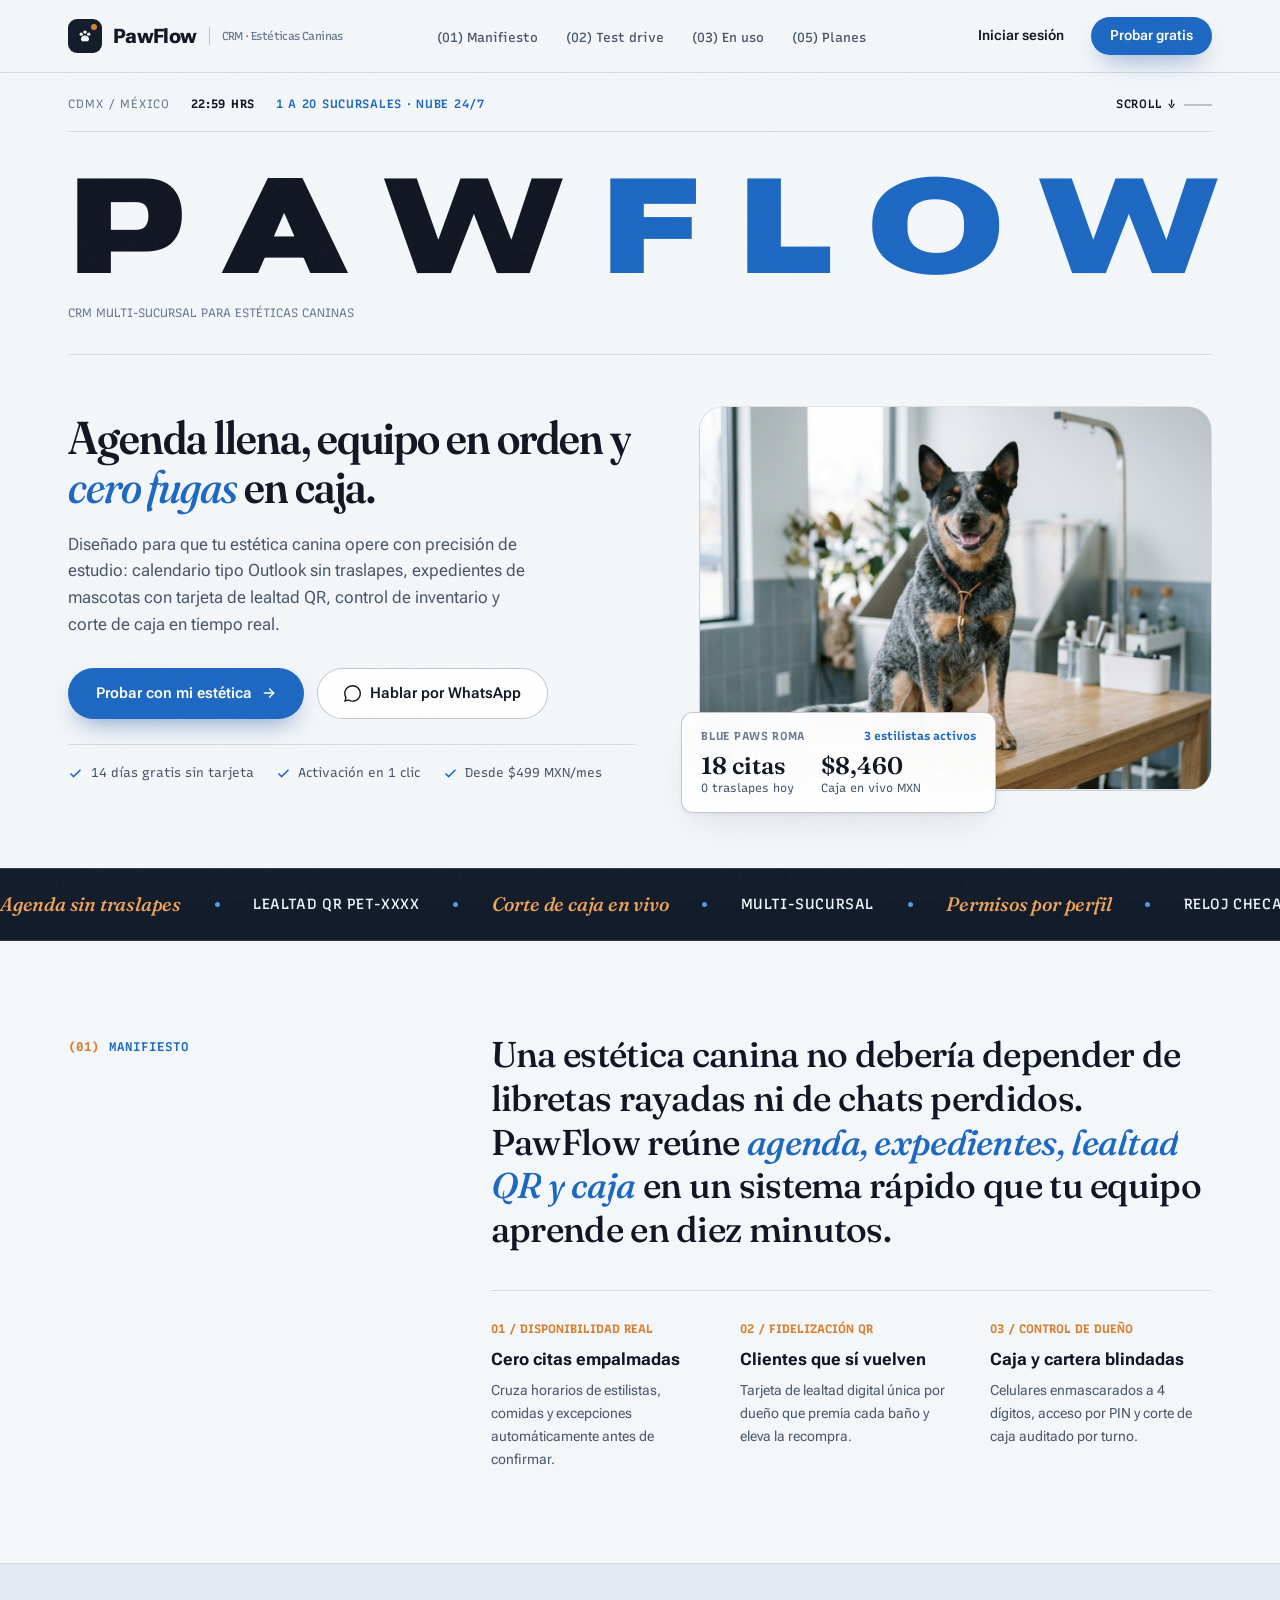
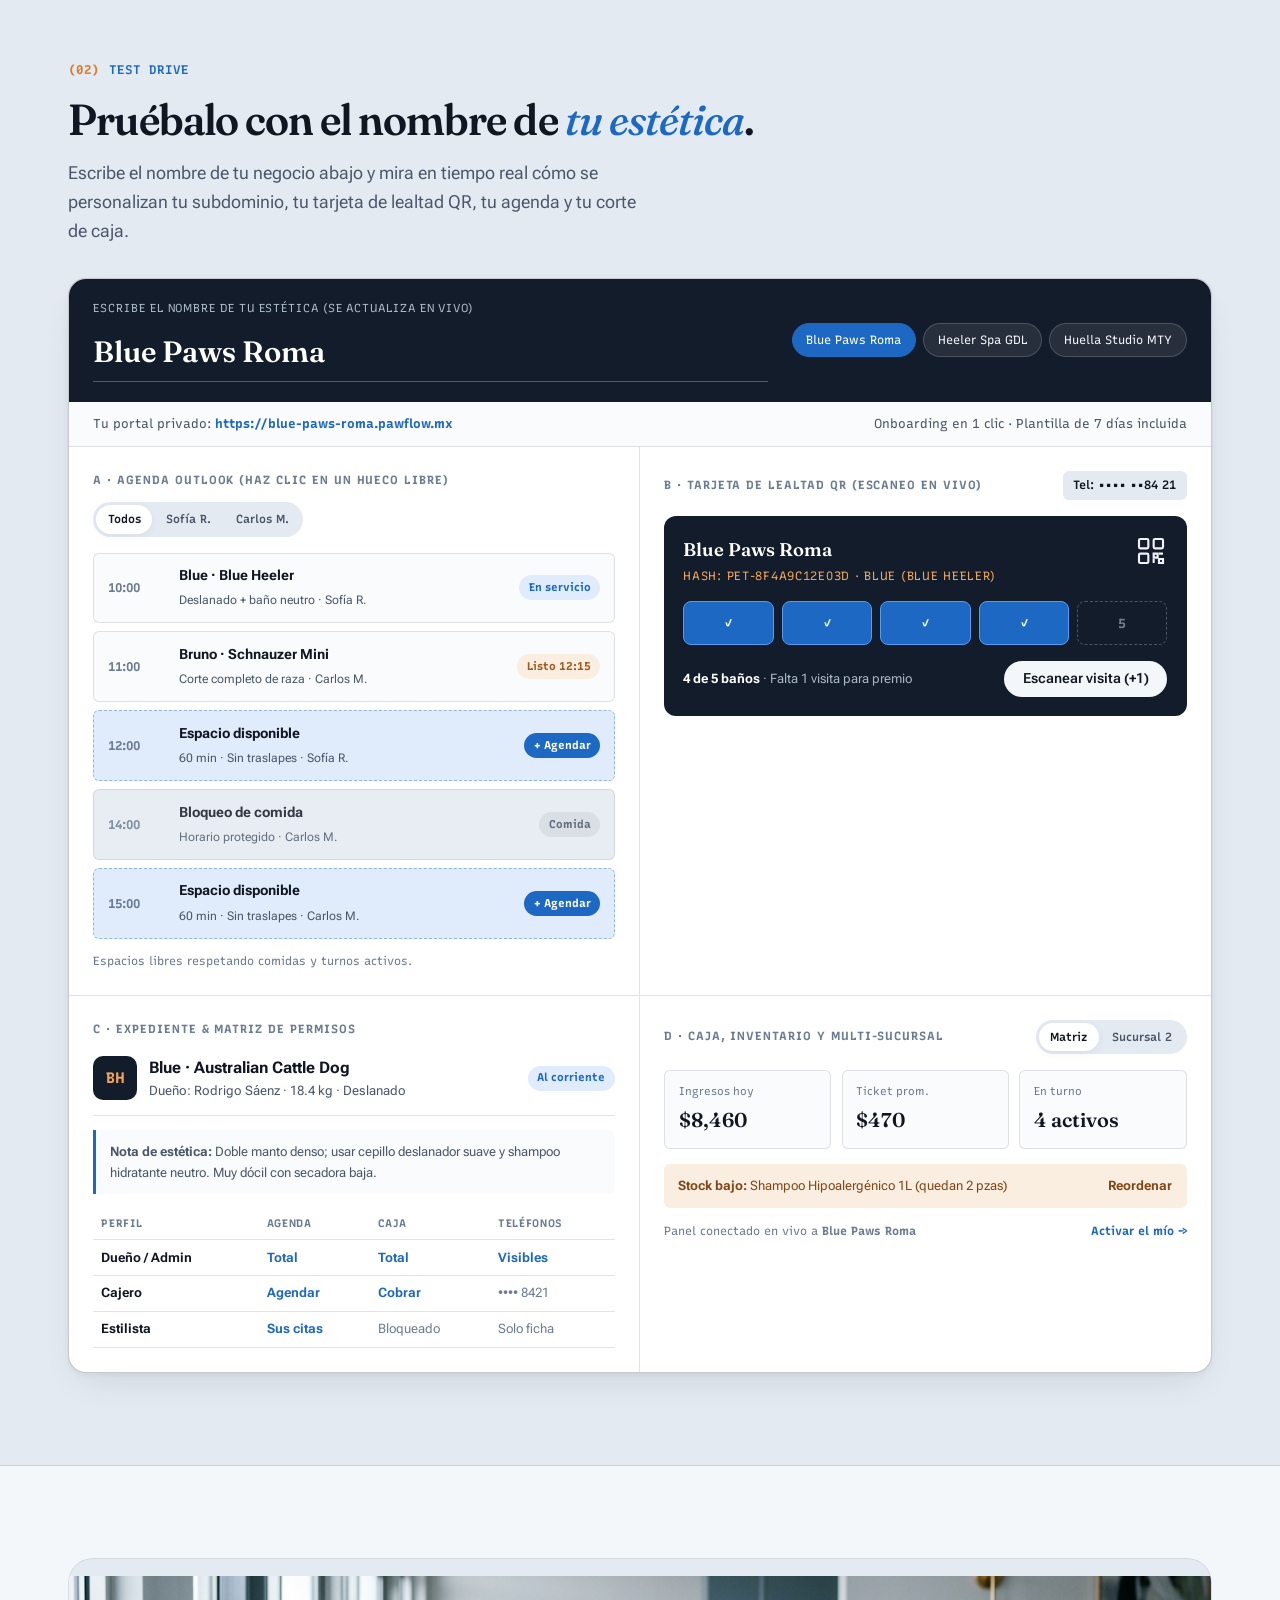
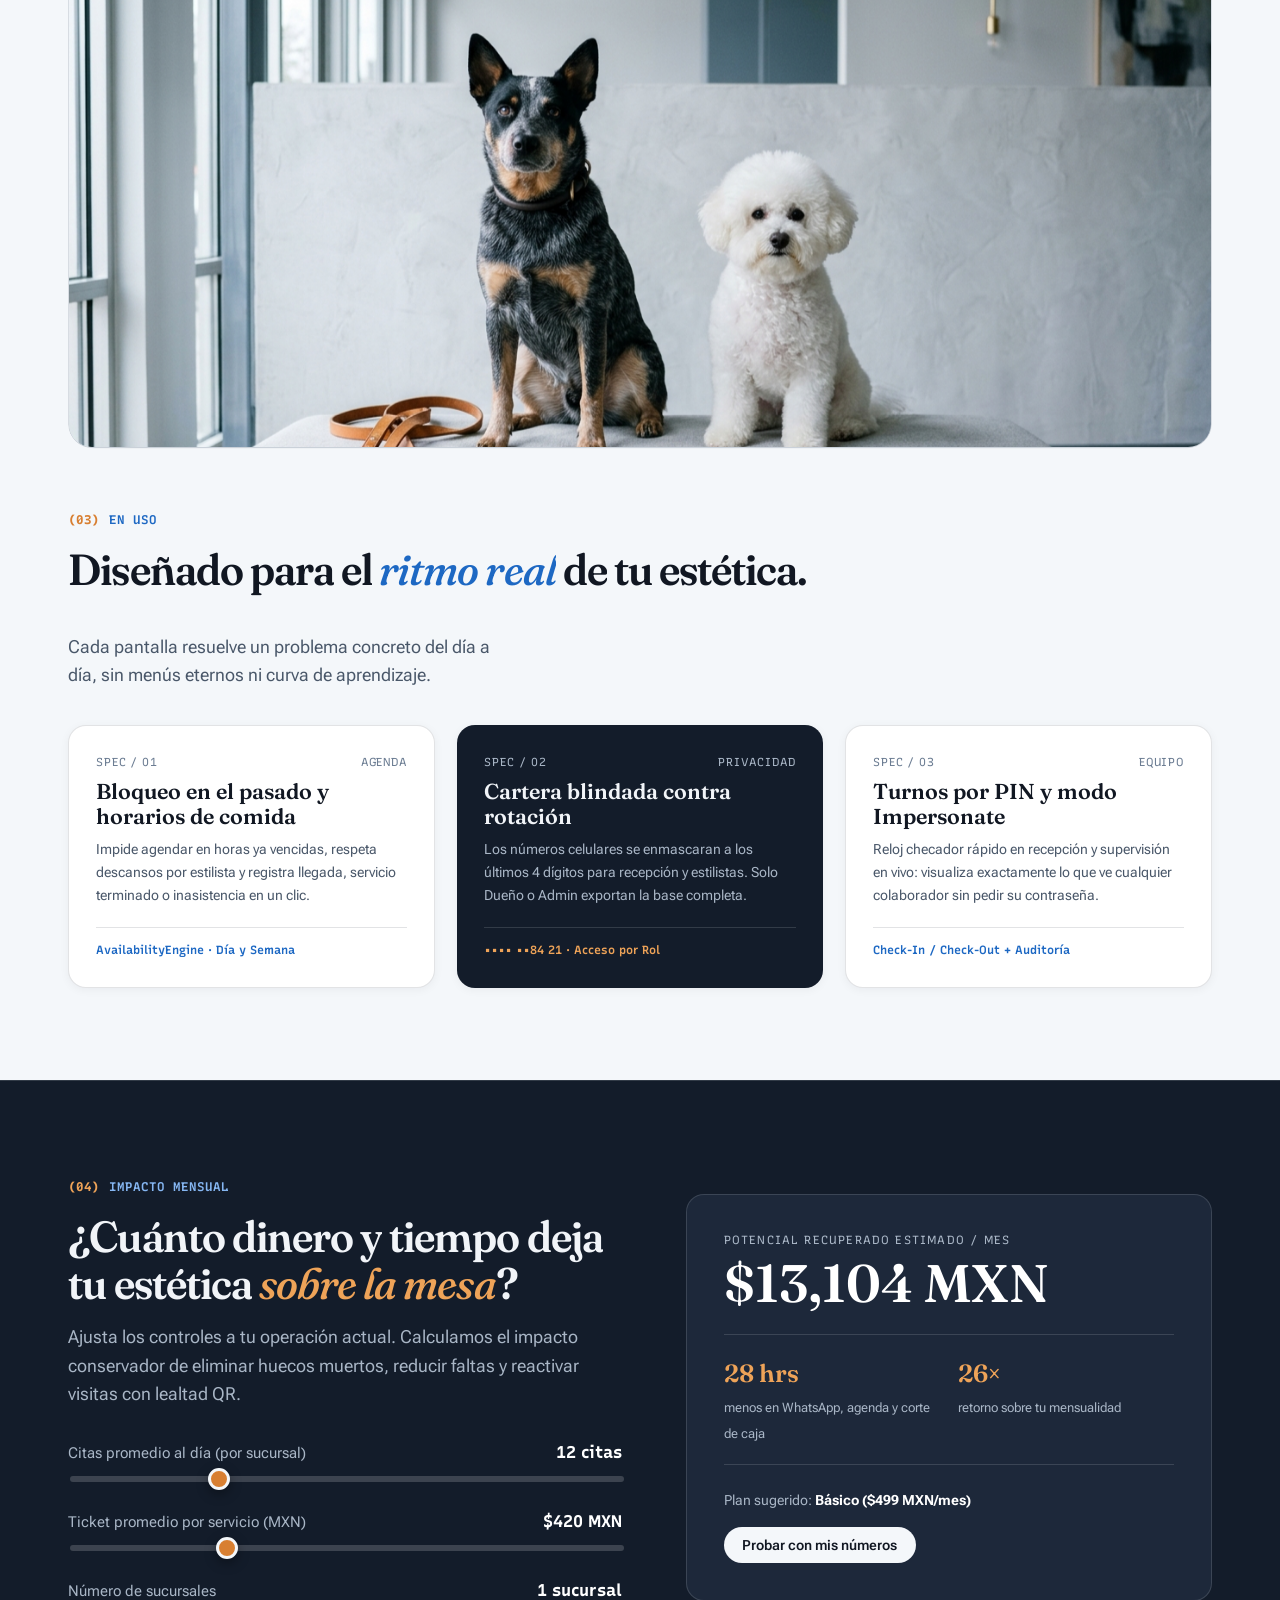
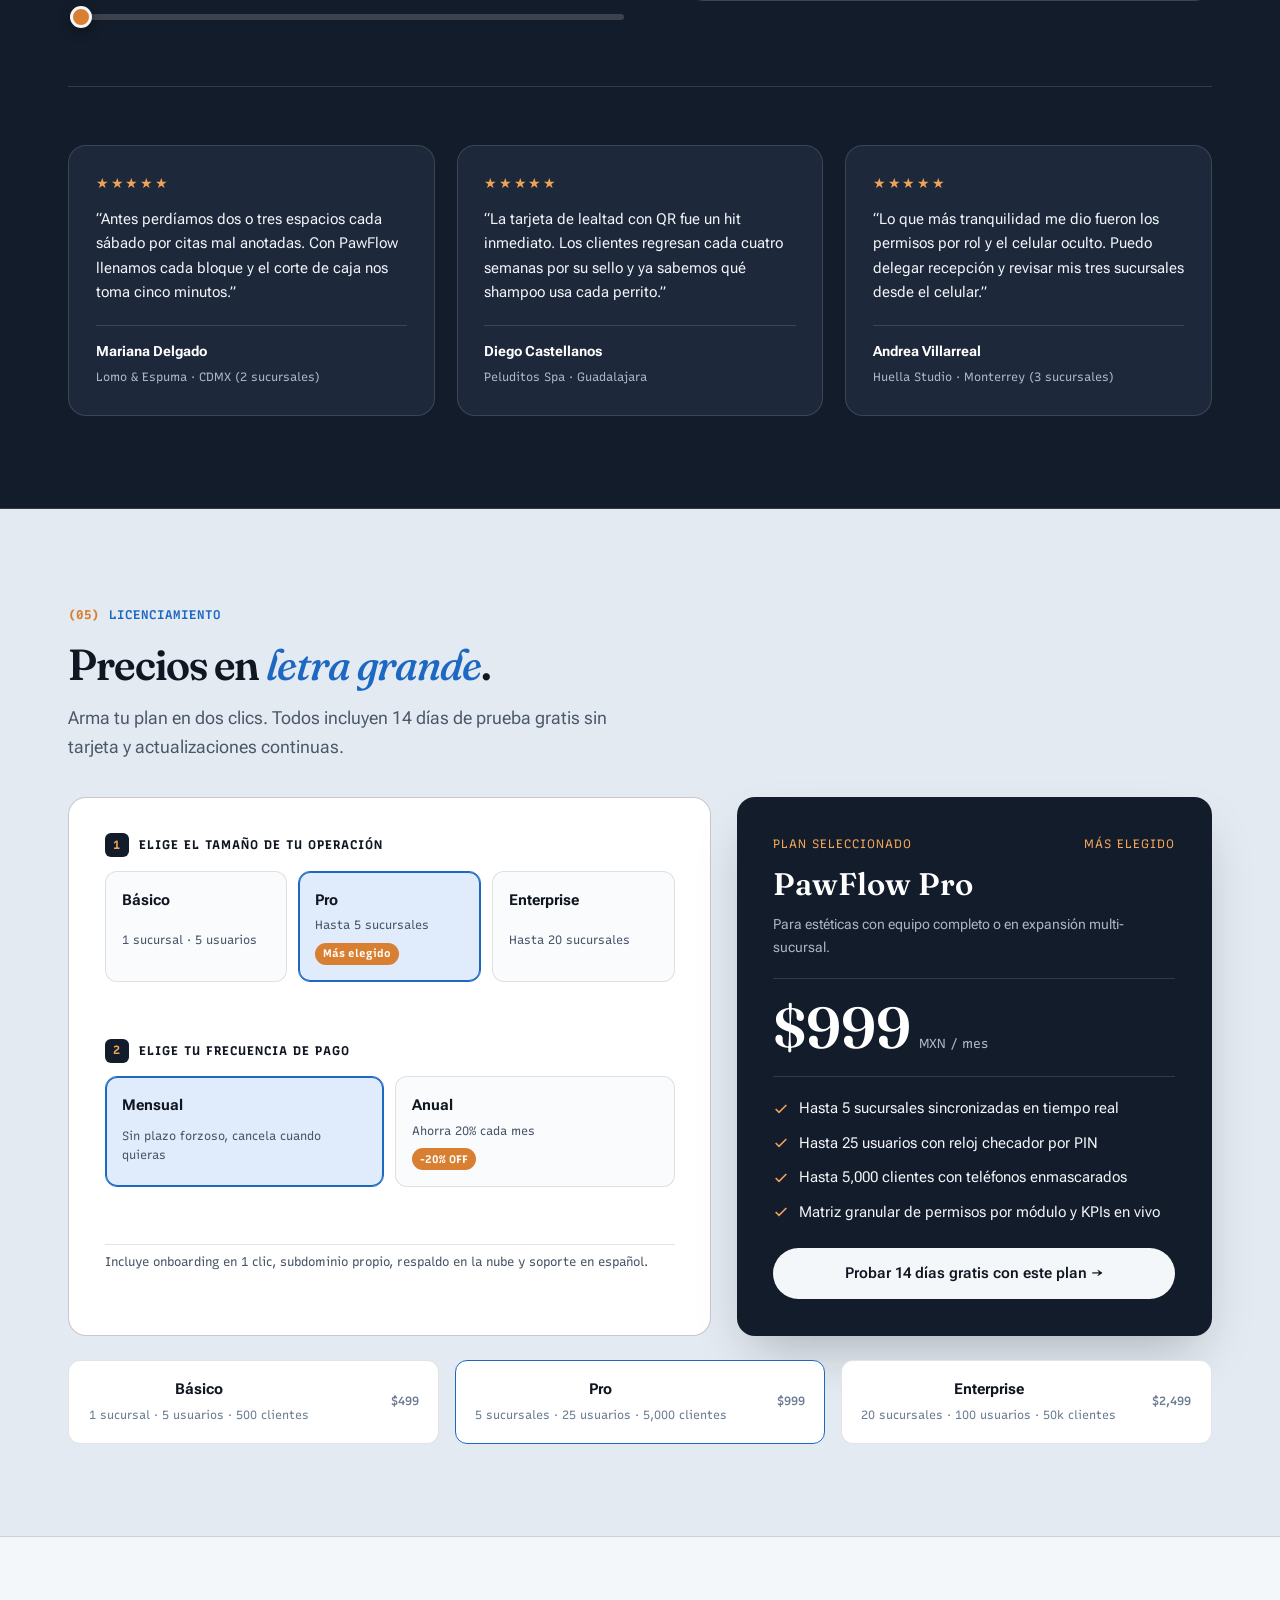
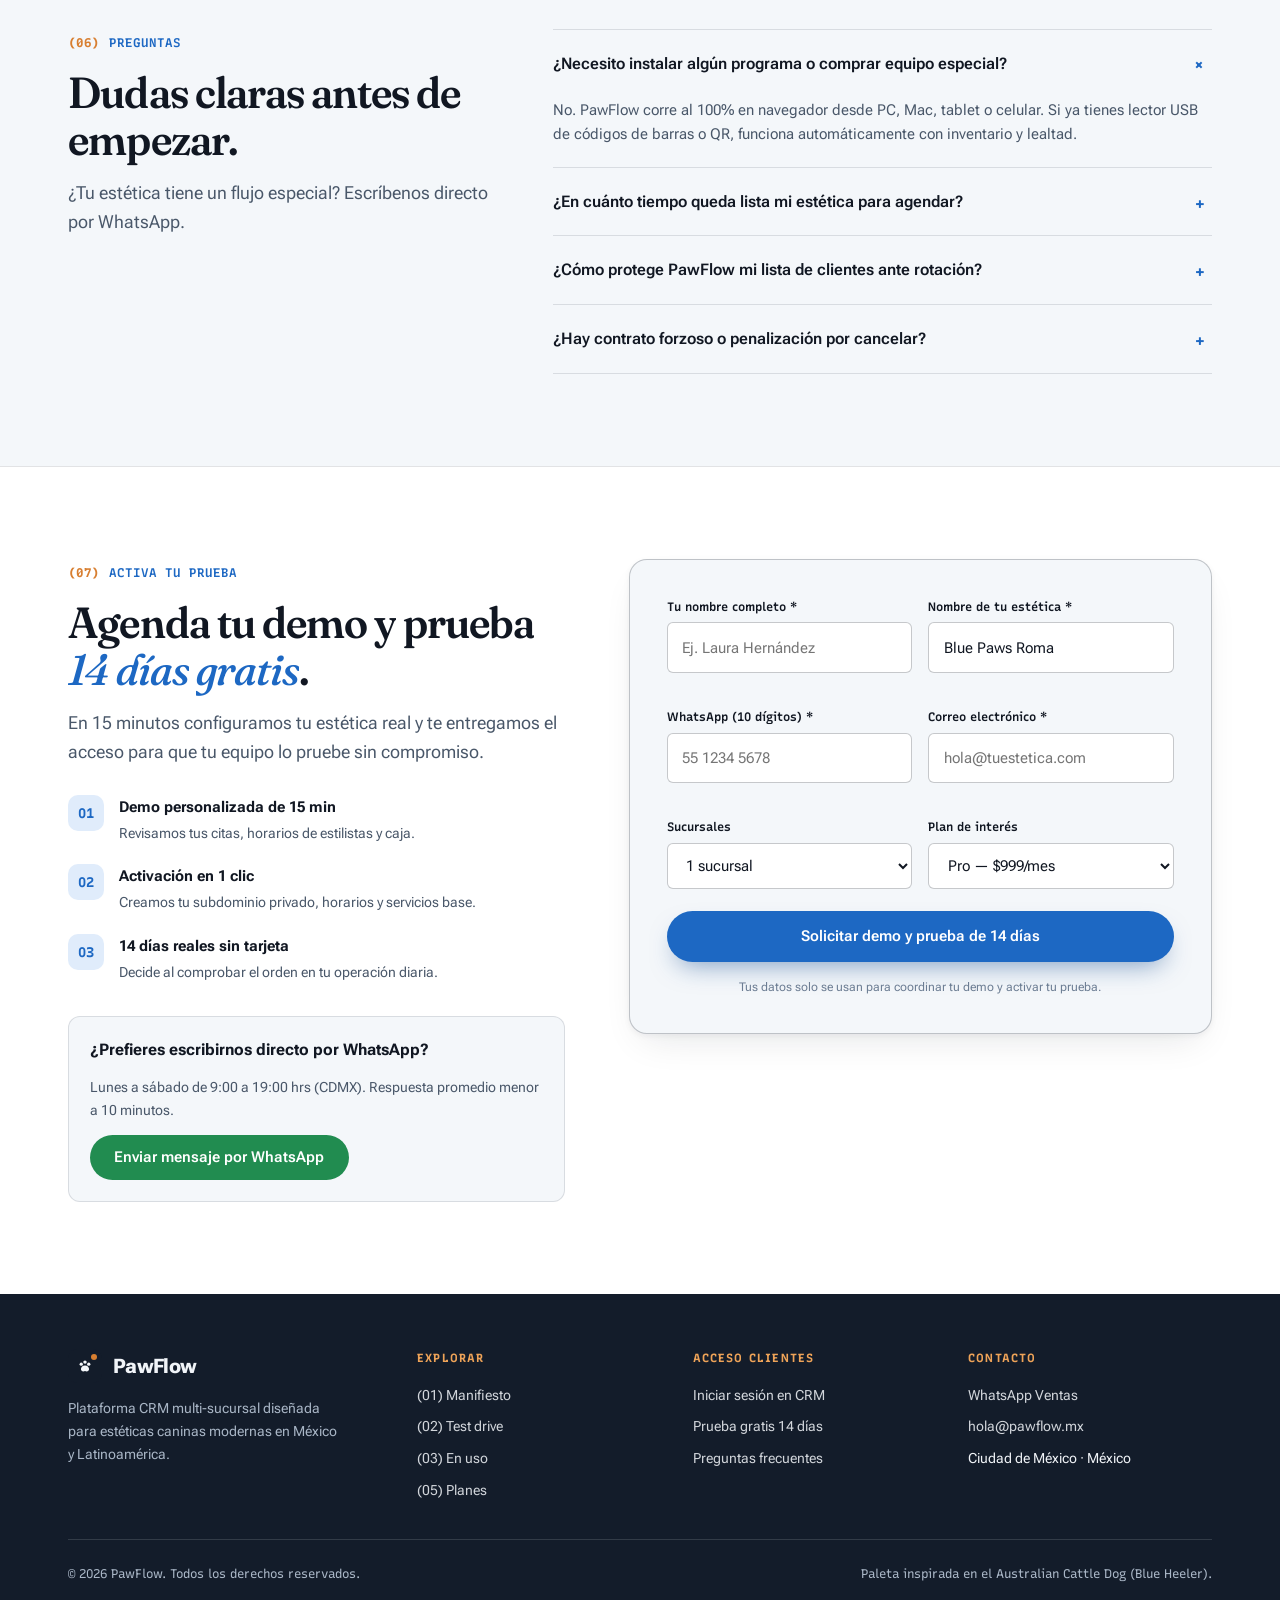
==== commit a26f5a4a: "fix(landing): quitar cursor flotante, engrosar PAWFLOW con efecto de adelgazamiento y corregir roll-" ====
--- a/landing/index.html
+++ b/landing/index.html
@@ -21,7 +21,7 @@
   <link rel="preconnect" href="https://fonts.googleapis.com" />
   <link rel="preconnect" href="https://fonts.gstatic.com" crossorigin />
   <link
-    href="https://fonts.googleapis.com/css2?family=Fraunces:ital,opsz,SOFT,wght@0,9..144,0..100,400..700;1,9..144,0..100,400..600&family=Recursive:MONO,wght@0..1,400..700&family=Roboto+Flex:opsz,slnt,wdth,wght@8..144,-10..0,75..135,300..900&display=swap"
+    href="https://fonts.googleapis.com/css2?family=Fraunces:ital,opsz,SOFT,wght@0,9..144,0..100,400..700;1,9..144,0..100,400..600&family=Recursive:MONO,wght@0..1,400..700&family=Roboto+Flex:opsz,slnt,wdth,wght@8..144,-10..0,75..151,100..900&display=swap"
     rel="stylesheet"
   />
   <link rel="stylesheet" href="./css/styles.css" />
@@ -49,11 +49,6 @@
     <div id="scroll-progress-bar" class="scroll-progress__bar"></div>
   </div>
 
-  <!-- Editorial Cursor Lens -->
-  <div id="cursor-lens" class="cursor-lens" aria-hidden="true">
-    <span id="cursor-lens-label" class="cursor-lens__label"></span>
-  </div>
-
   <!-- =====================================================================
        NAVIGATION
   ====================================================================== -->
@@ -144,7 +139,7 @@
 
         <!-- Kern Society Signature: Interactive Proximity Variable Display -->
         <div class="kinetic-stage">
-          <div id="kinetic-wordmark" class="kinetic-wordmark" aria-label="PAWFLOW" data-cursor="MUEVE EL CURSOR">
+          <div id="kinetic-wordmark" class="kinetic-wordmark" aria-label="PAWFLOW">
             <span class="kw-char">P</span>
             <span class="kw-char">A</span>
             <span class="kw-char">W</span>
@@ -155,7 +150,6 @@
           </div>
           <div class="kinetic-caption">
             <span>CRM MULTI-SUCURSAL PARA ESTÉTICAS CANINAS</span>
-            <span class="kinetic-caption__hint">Pasa el cursor sobre el título · software vivo</span>
           </div>
         </div>
 
--- a/landing/css/styles.css
+++ b/landing/css/styles.css
@@ -212,7 +212,7 @@
 .btn--full { width: 100%; }
 
 /* ==========================================================================
-   Scroll Progress Rail & Editorial Cursor Lens
+   Scroll Progress Rail
    ========================================================================== */
 .scroll-progress {
   position: fixed;
@@ -231,51 +231,6 @@
   transform-origin: left center;
   transform: scaleX(0);
   will-change: transform;
-}
-
-.cursor-lens {
-  position: fixed;
-  top: 0;
-  left: 0;
-  z-index: 120;
-  pointer-events: none;
-  width: 12px;
-  height: 12px;
-  border-radius: 999px;
-  background-color: var(--accent-blue);
-  color: #ffffff;
-  display: flex;
-  align-items: center;
-  justify-content: center;
-  font-family: var(--font-mono);
-  font-size: 0.65rem;
-  font-weight: 700;
-  letter-spacing: 0.12em;
-  text-transform: uppercase;
-  white-space: nowrap;
-  opacity: 0;
-  transform: translate3d(-100px, -100px, 0) translate(-50%, -50%);
-  transition: width 240ms var(--ease-out), height 240ms var(--ease-out), background-color 200ms, opacity 200ms;
-  will-change: transform, width, height;
-}
-
-.cursor-lens.is-visible { opacity: 0.92; }
-.cursor-lens.is-active {
-  width: auto;
-  min-width: 96px;
-  height: 34px;
-  padding-inline: 0.9rem;
-  background-color: var(--ink-primary);
-  color: var(--bg-frost);
-  border: 1px solid hsla(214, 38%, 97%, 0.25);
-  opacity: 0.98;
-}
-.cursor-lens.is-wa { background-color: var(--accent-wa); color: #ffffff; }
-.cursor-lens__label { opacity: 0; transition: opacity 160ms; }
-.cursor-lens.is-active .cursor-lens__label { opacity: 1; }
-
-@media (hover: none), (pointer: coarse) {
-  .cursor-lens { display: none !important; }
 }
 
 /* ==========================================================================
@@ -385,13 +340,33 @@
 .mobile-nav-list a { display: block; padding: 0.7rem 0; font-family: var(--font-mono); font-weight: 600; border-bottom: 1px solid var(--border-hairline); }
 .mobile-drawer-actions { display: grid; gap: 0.65rem; }
 
-/* Dual-Layer Roll-Up Links */
-.roll-link { position: relative; display: inline-flex; overflow: hidden; line-height: 1.25; }
-.roll-link__track { display: inline-flex; flex-direction: column; transition: transform 320ms var(--ease-out); }
-.roll-link__copy { display: inline-flex; align-items: center; gap: 0.4rem; }
-.roll-link__copy--clone { position: absolute; top: 100%; left: 0; width: 100%; }
+/* Dual-Layer Roll-Up Links (strict inner height mask — zero double text inside button padding) */
+.roll-mask {
+  display: inline-block;
+  overflow: hidden;
+  height: 1.25em;
+  line-height: 1.25em;
+  vertical-align: middle;
+}
+
+.roll-link__track {
+  display: flex;
+  flex-direction: column;
+  transition: transform 300ms var(--ease-out);
+  will-change: transform;
+}
+
+.roll-link__copy {
+  display: block;
+  height: 1.25em;
+  line-height: 1.25em;
+  white-space: nowrap;
+}
+
 .roll-link:hover .roll-link__track,
-.btn:hover .roll-link__track { transform: translateY(-100%); }
+.btn:hover .roll-link__track {
+  transform: translateY(-50%);
+}
 
 /* ==========================================================================
    HERO — KERN SOCIETY PROXIMITY VARIABLE WORDMARK + BLUE HEELER EDITORIAL
@@ -458,7 +433,7 @@
   100% { transform: translateX(100%); }
 }
 
-/* Kern Society Signature: Full-Width Proximity Variable Display */
+/* Kern Society Signature: Full-Width Proximity Variable Display (Bold & Wide at rest, thins under cursor) */
 .kinetic-stage {
   border-bottom: 1px solid var(--border-hairline);
   padding-bottom: clamp(1.2rem, 2.5vw, 2rem);
@@ -472,19 +447,18 @@
   width: 100%;
   margin: 0;
   font-family: var(--font-flex);
-  font-size: clamp(3.4rem, 11.4vw, 9.8rem);
+  font-size: clamp(2.8rem, 10.4vw, 9.4rem);
   line-height: 0.92;
-  letter-spacing: -0.04em;
+  letter-spacing: -0.03em;
   color: var(--ink-primary);
   user-select: none;
-  cursor: crosshair;
 }
 
 .kw-char {
   display: inline-block;
-  font-variation-settings: 'wght' 640, 'wdth' 102, 'slnt' 0;
-  transition: color 220ms ease;
-  will-change: font-variation-settings, transform;
+  font-variation-settings: 'wght' 900, 'wdth' 145, 'slnt' 0;
+  transition: font-variation-settings 90ms ease-out, color 220ms ease;
+  will-change: font-variation-settings;
 }
 
 .kw-char.is-accent {
@@ -496,16 +470,11 @@
   align-items: center;
   justify-content: space-between;
   gap: 1rem;
-  margin-top: 0.8rem;
+  margin-top: 0.85rem;
   font-family: var(--font-mono);
   font-size: 0.76rem;
   color: var(--ink-muted);
   flex-wrap: wrap;
-}
-
-.kinetic-caption__hint {
-  color: var(--accent-tan);
-  font-weight: 600;
 }
 
 /* Hero Lower 2-Column Split */
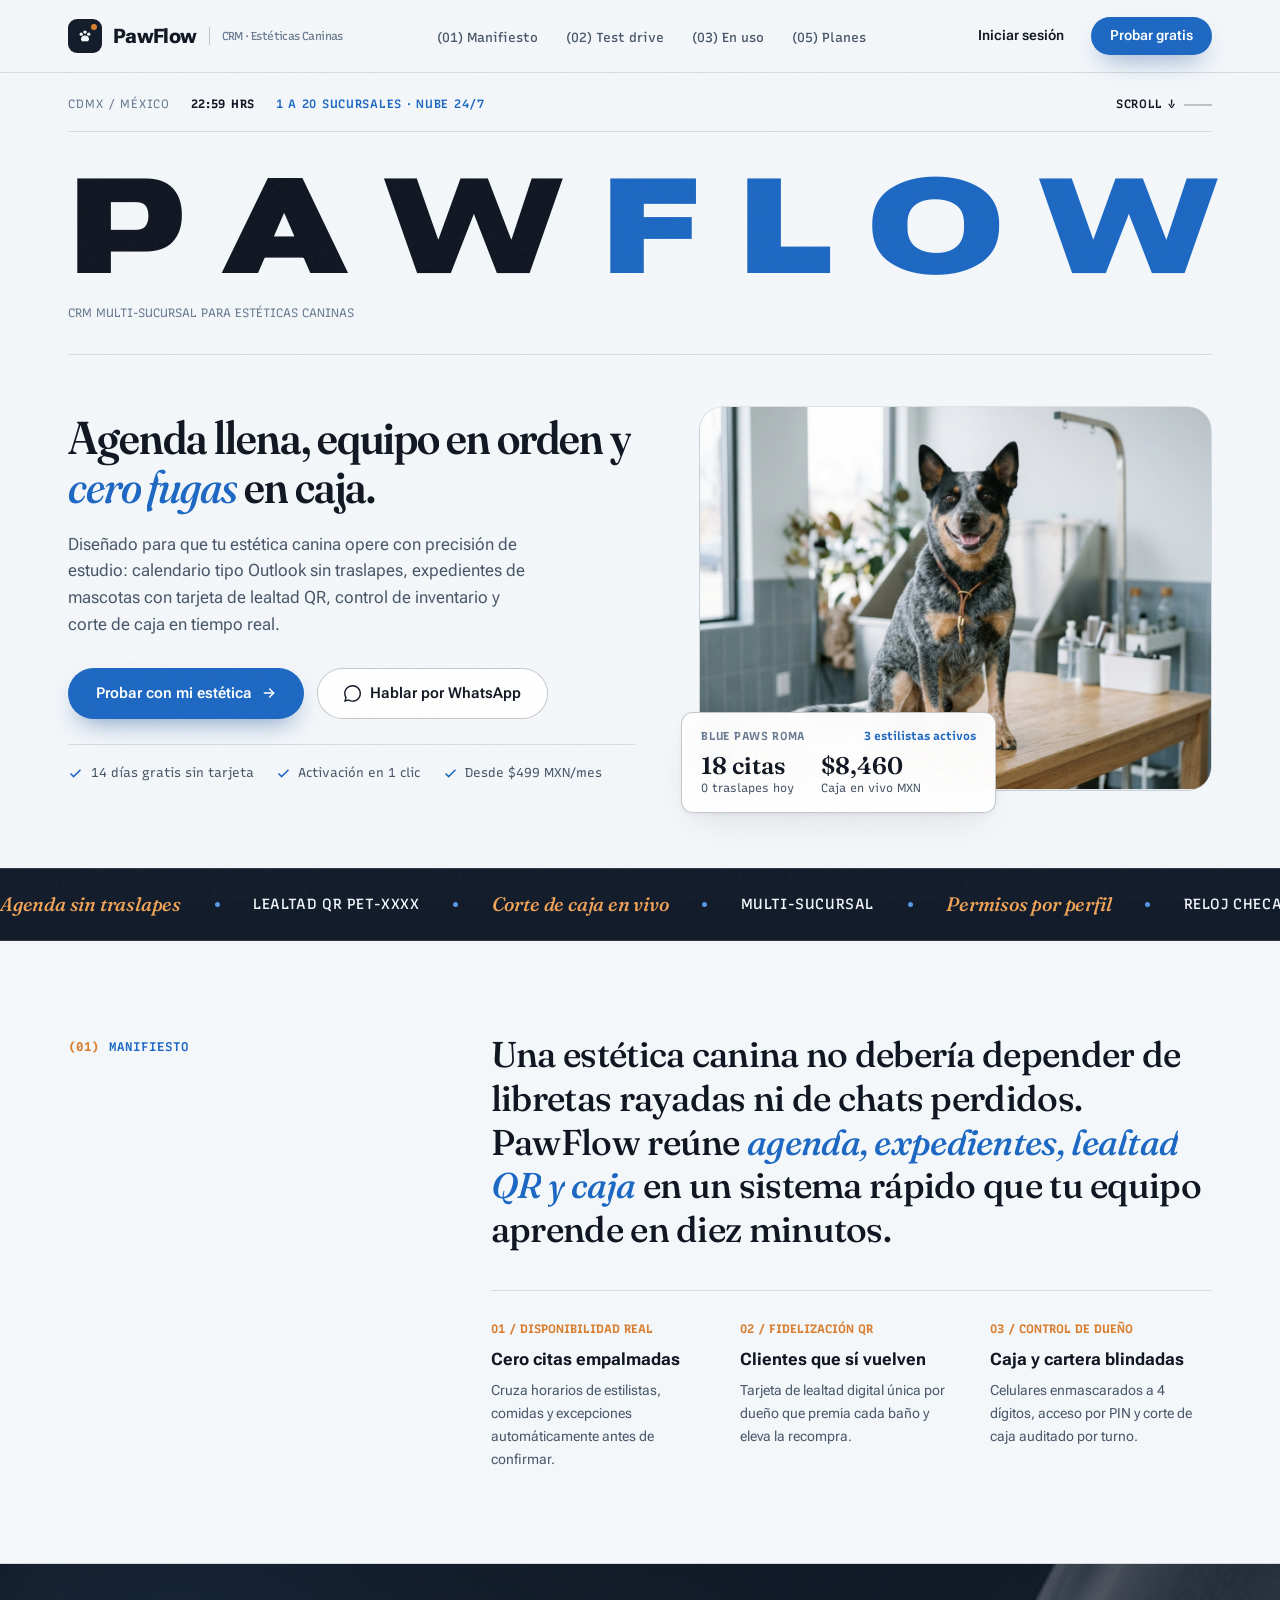
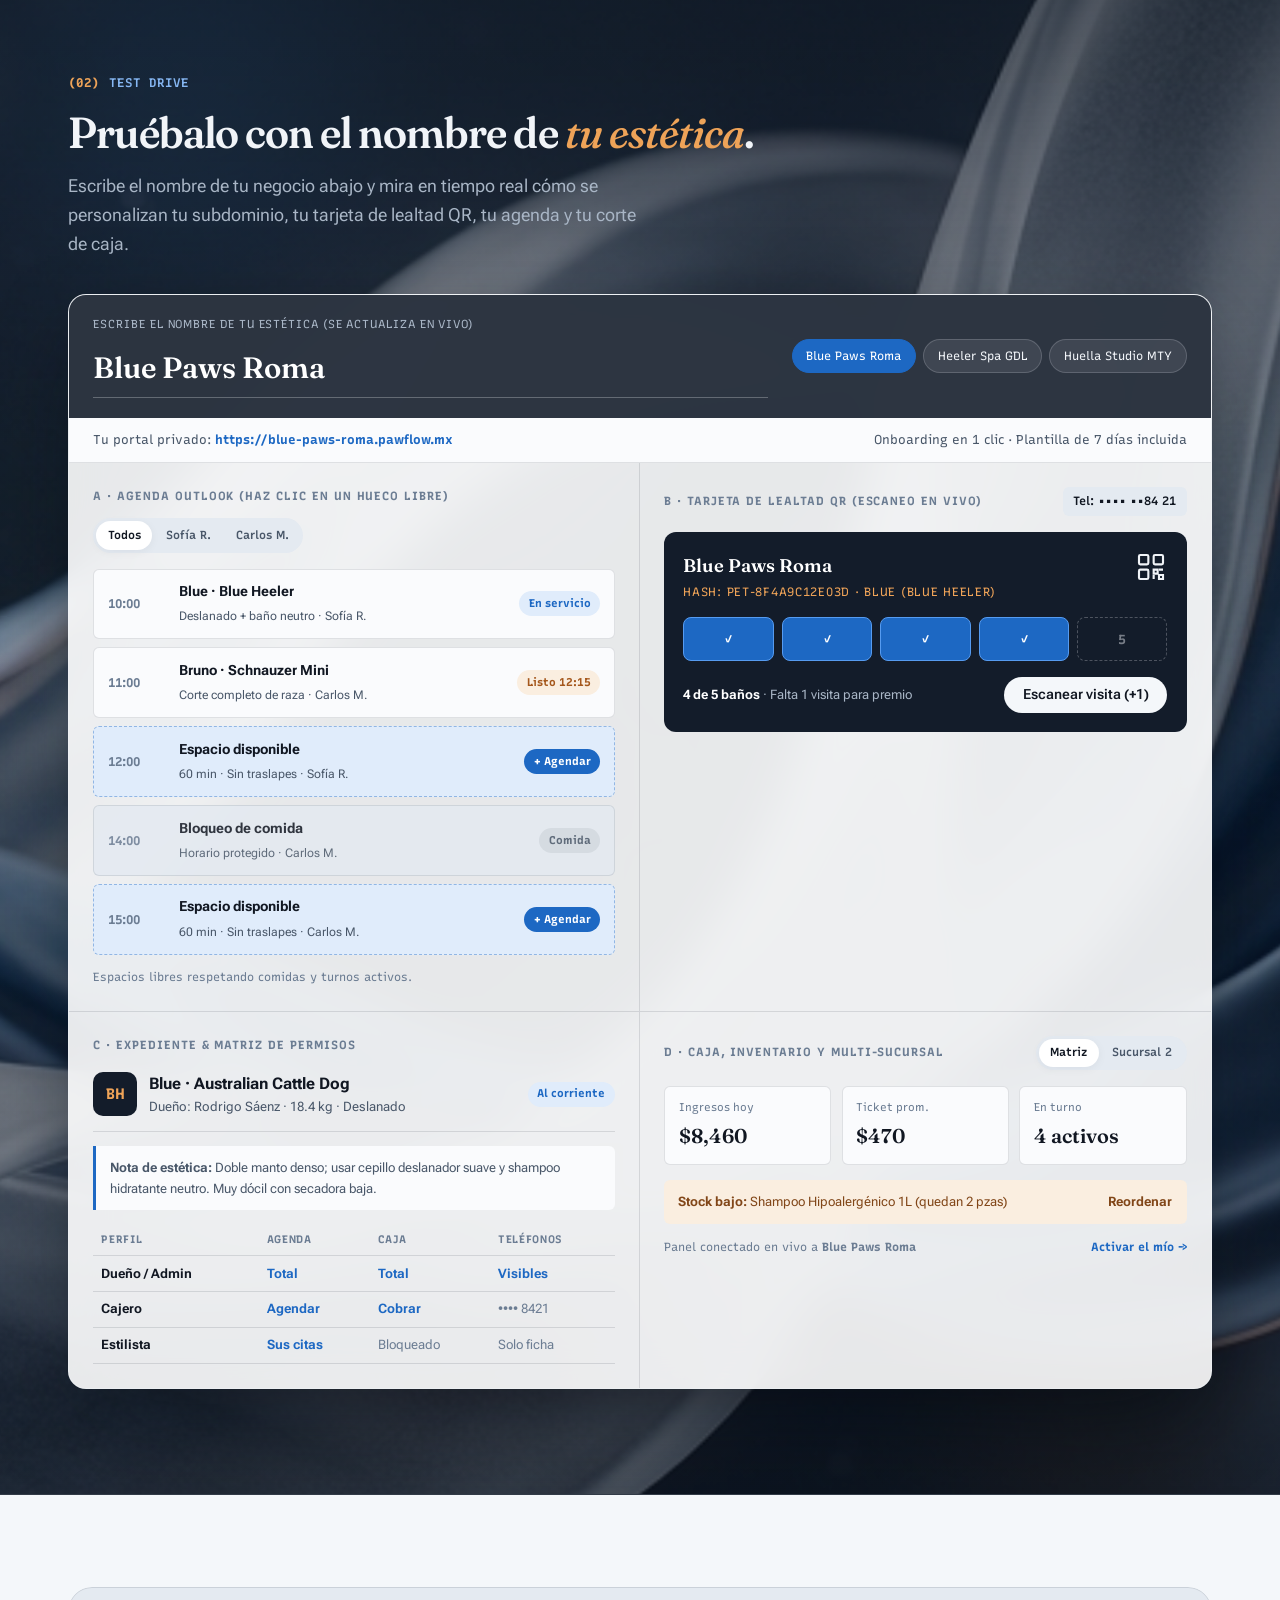
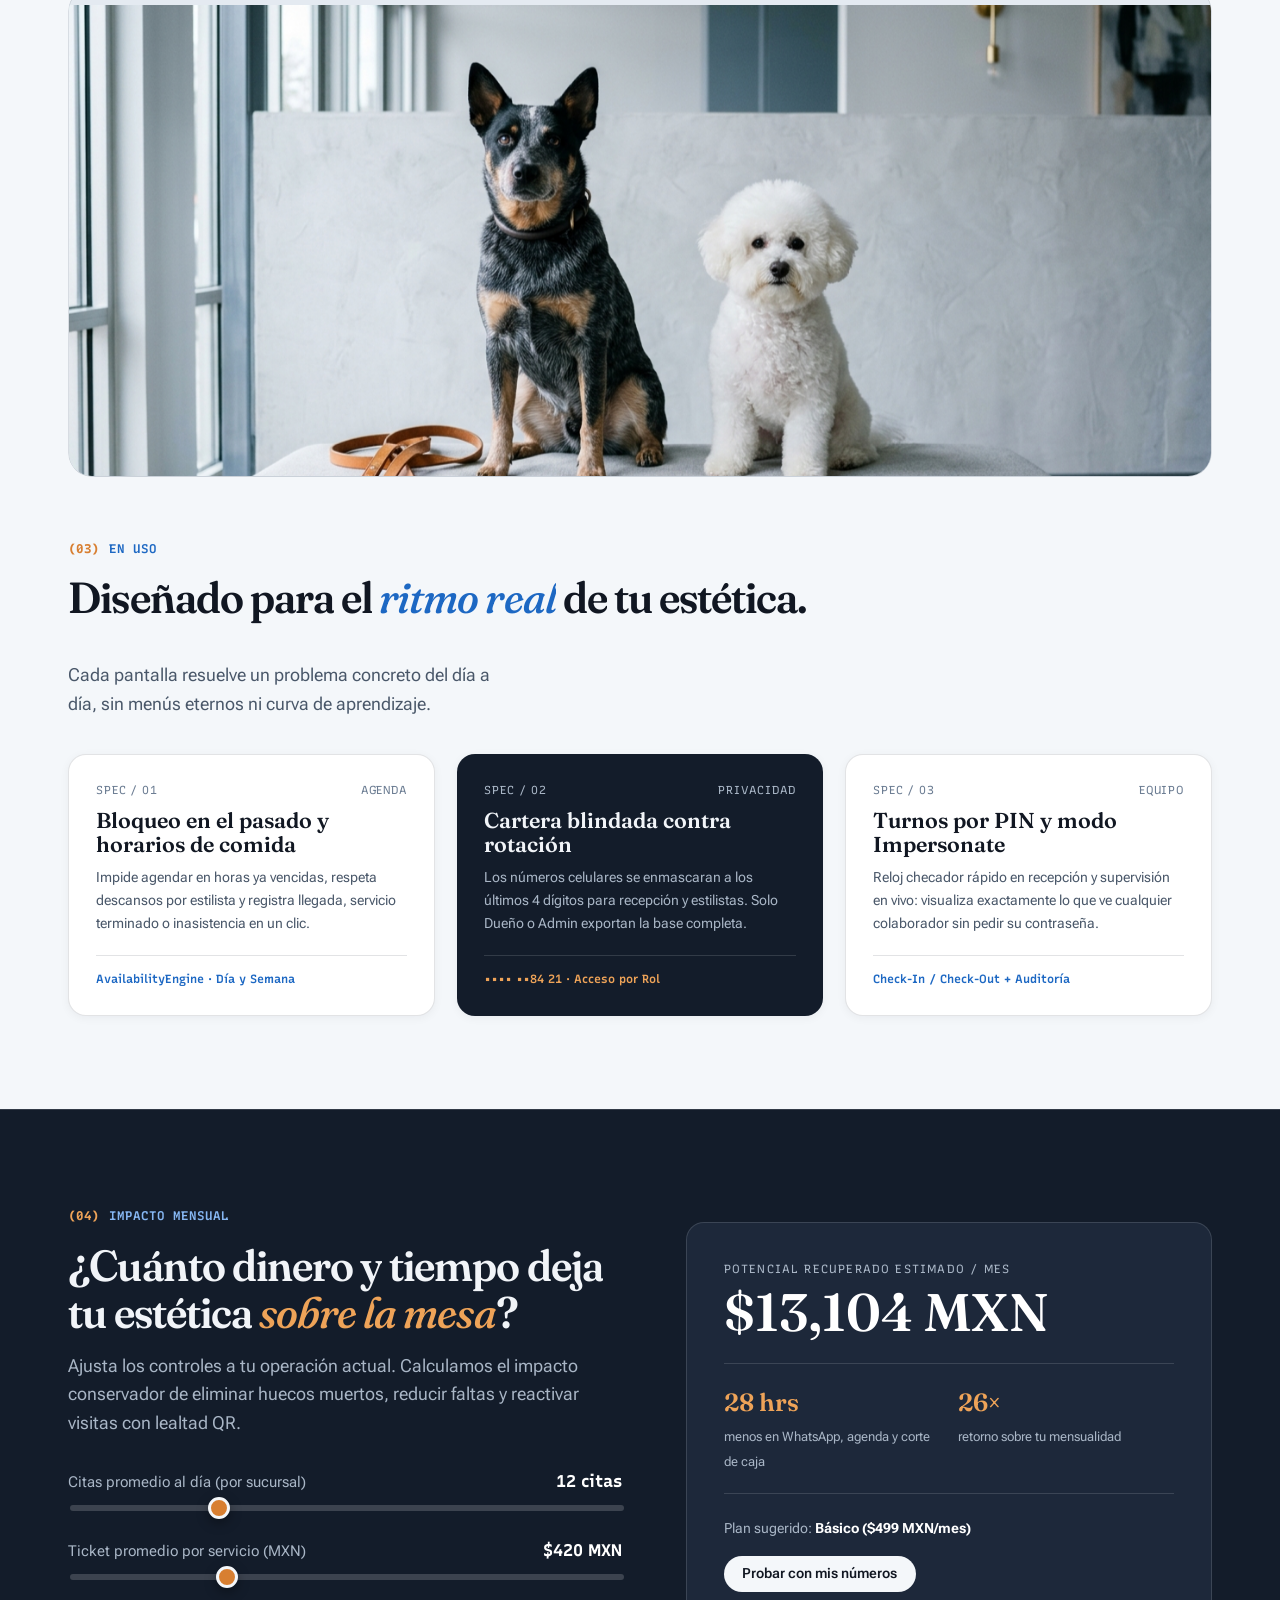
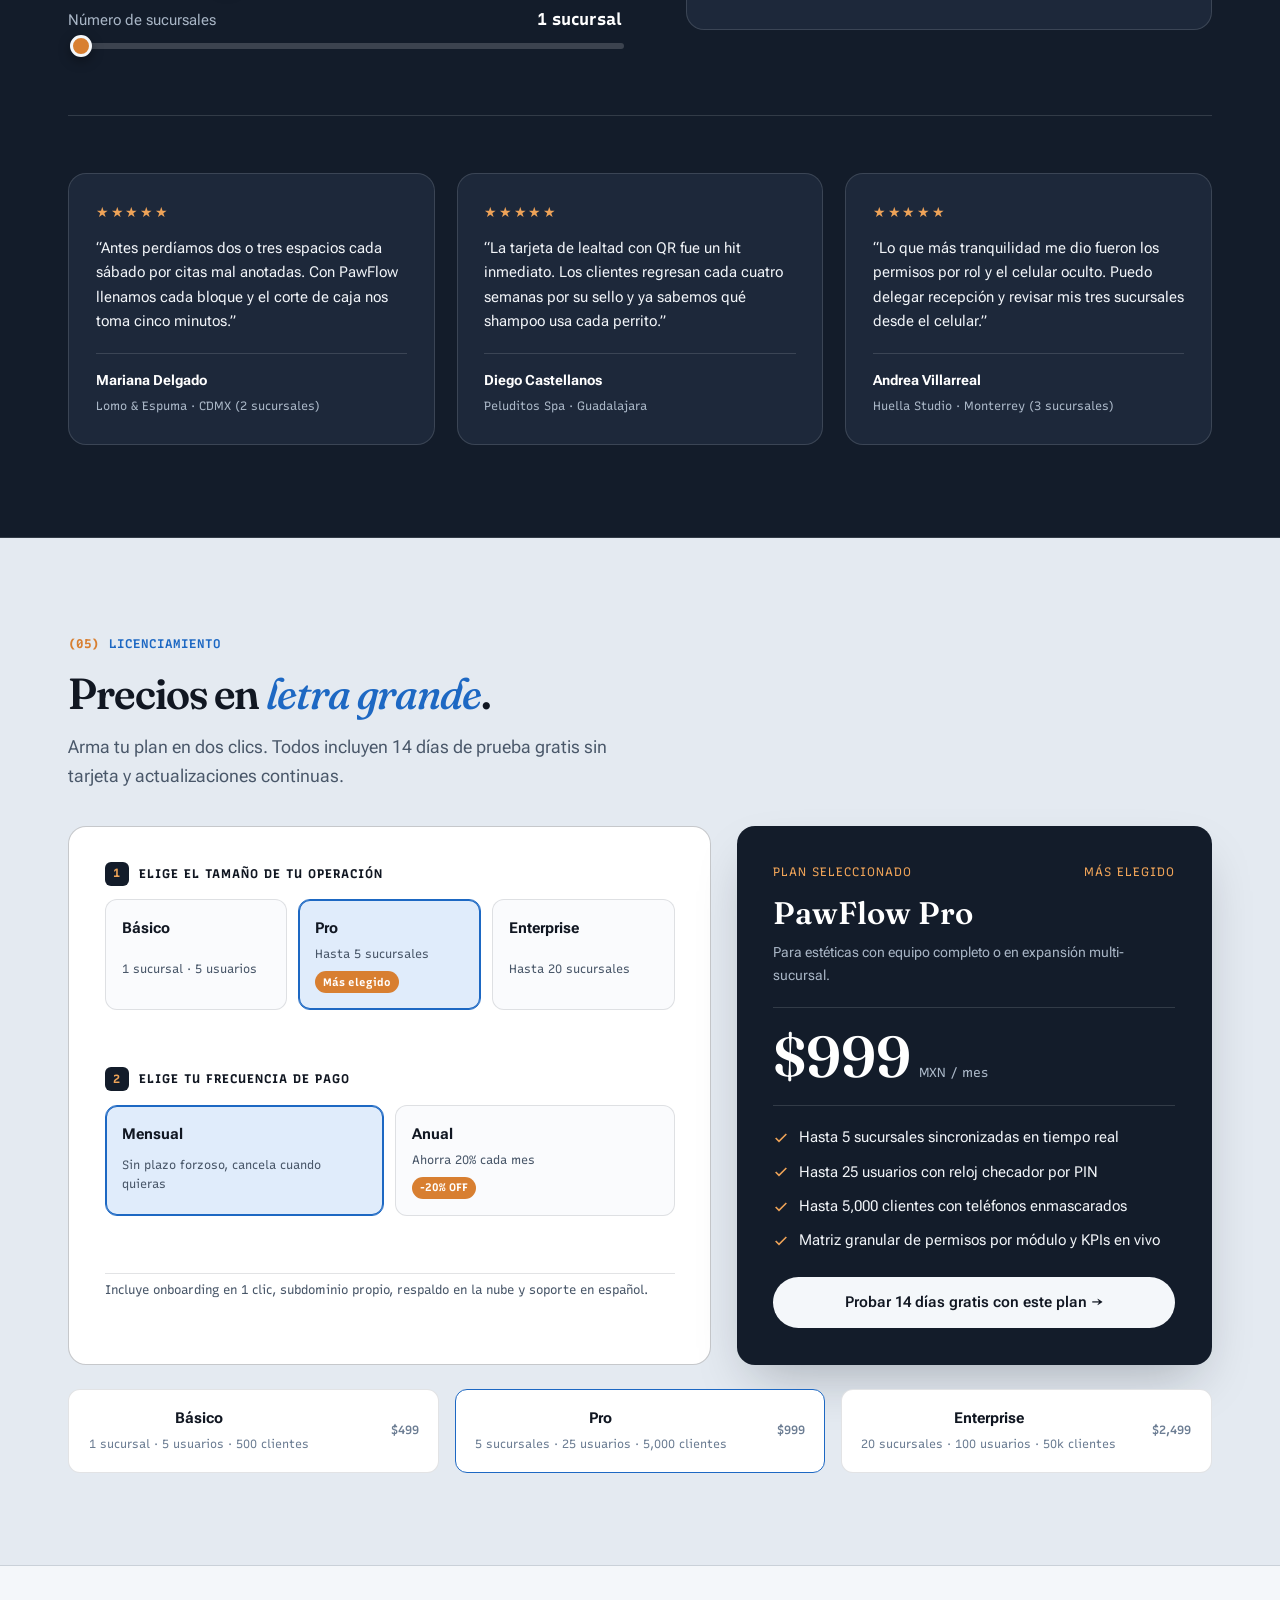
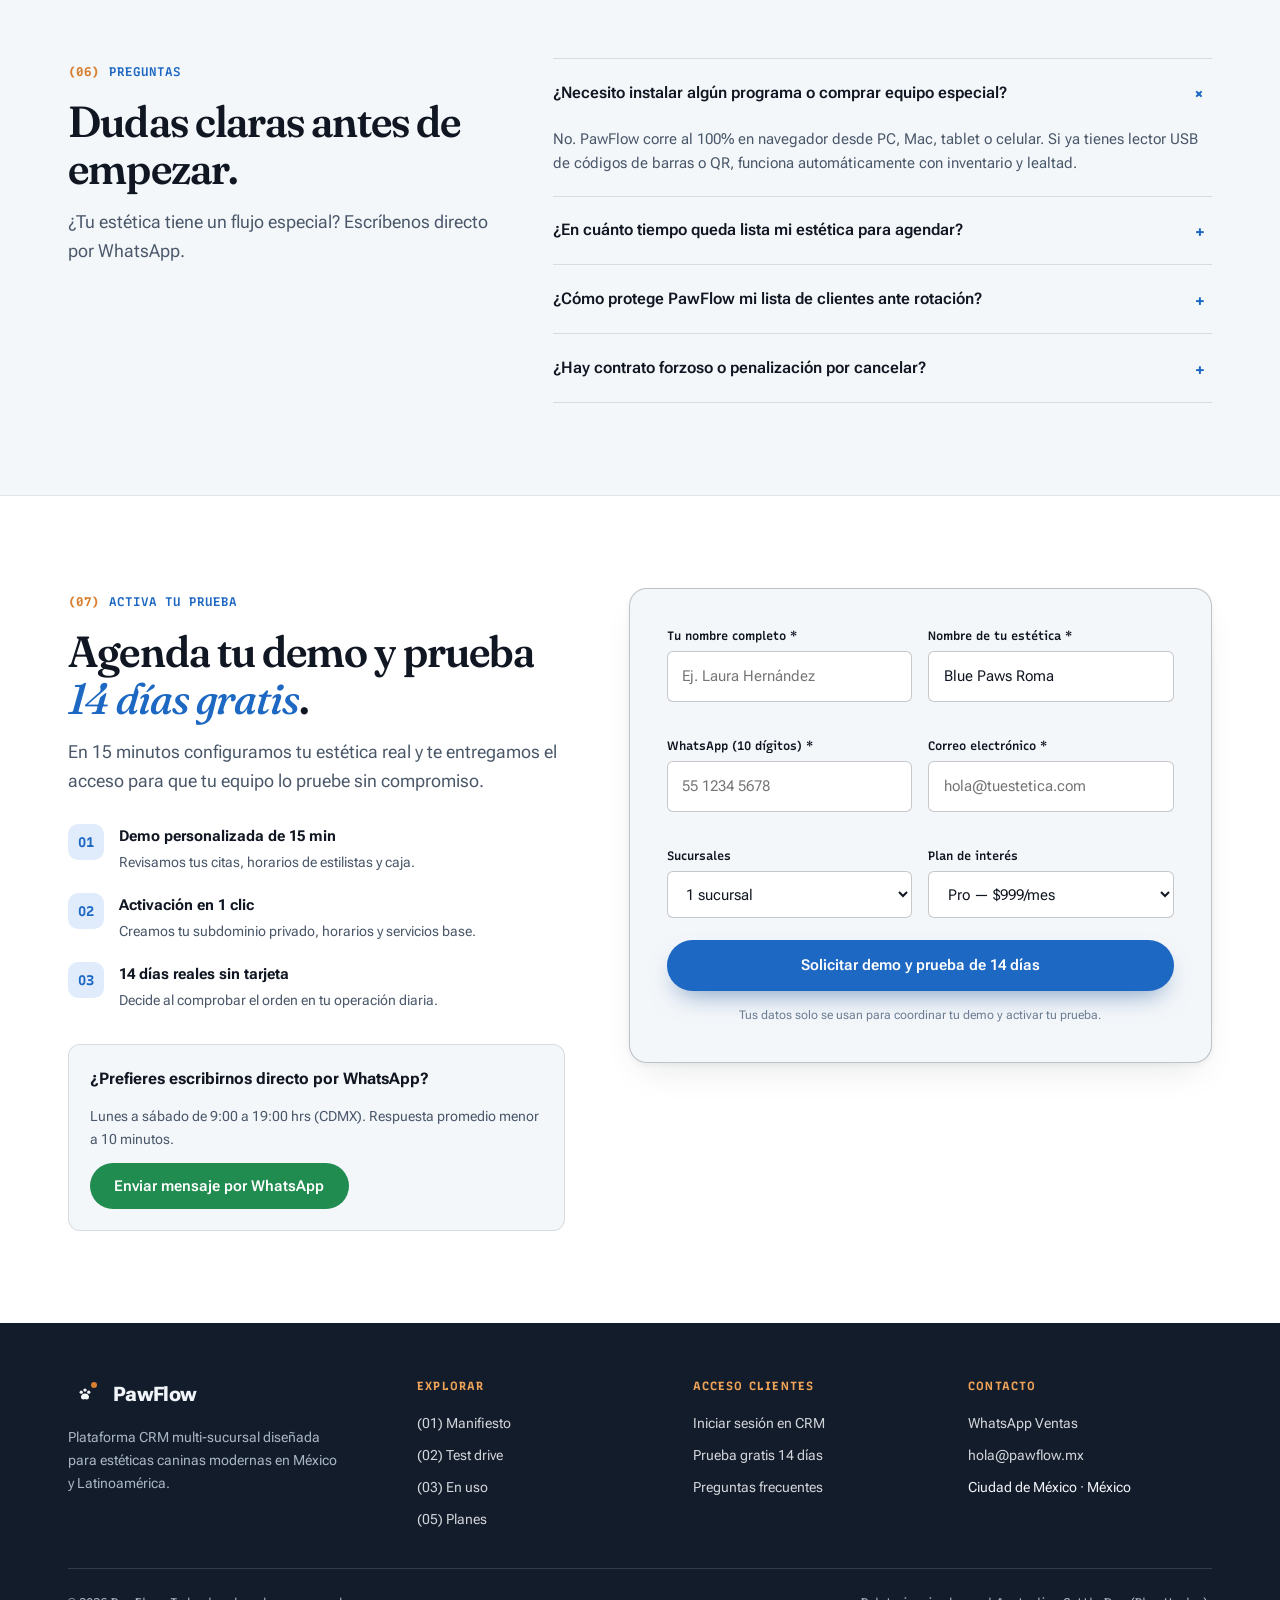
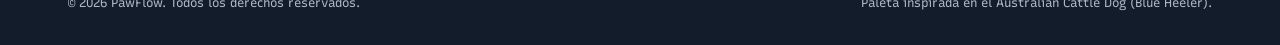
==== commit ddfcede7: "feat(landing): agregar fondo abstracto animado a destiempo detras de (02) Test drive" ====
--- a/landing/index.html
+++ b/landing/index.html
@@ -295,12 +295,26 @@
          (02) TEST DRIVE — LIVE INTERACTIVE SANDBOX (KERN SOCIETY STYLE)
     ==================================================================== -->
     <section id="testdrive" class="testdrive-section">
+      <!-- Layered Out-of-Phase Abstract Blue Heeler Backdrop -->
+      <div class="testdrive-backdrop" aria-hidden="true">
+        <img
+          id="testdrive-bg-img"
+          class="testdrive-bg-img"
+          src="./assets/testdrive-abstract.jpg"
+          alt=""
+          loading="lazy"
+        />
+        <div class="testdrive-orb testdrive-orb--blue"></div>
+        <div class="testdrive-orb testdrive-orb--tan"></div>
+        <div class="testdrive-veil"></div>
+      </div>
+
       <div class="container">
         <div class="testdrive-header reveal">
           <div>
-            <span class="chapter-tag"><span class="chapter-tag__num">(02)</span> Test drive</span>
-            <h2 class="section-heading" data-split>Pruébalo con el nombre de <em>tu estética</em>.</h2>
-            <p class="section-lead">
+            <span class="chapter-tag chapter-tag--light"><span class="chapter-tag__num">(02)</span> Test drive</span>
+            <h2 class="section-heading section-heading--light" data-split>Pruébalo con el nombre de <em>tu estética</em>.</h2>
+            <p class="section-lead section-lead--light">
               Escribe el nombre de tu negocio abajo y mira en tiempo real cómo se personalizan tu
               subdominio, tu tarjeta de lealtad QR, tu agenda y tu corte de caja.
             </p>
--- a/landing/css/styles.css
+++ b/landing/css/styles.css
@@ -691,12 +691,93 @@
 }
 
 /* ==========================================================================
-   (02) TEST DRIVE — KERN SOCIETY LIVE SANDBOX FOR YOUR OWN SALON
+   (02) TEST DRIVE — LAYERED OUT-OF-PHASE ABSTRACT BACKDROP + FLOATING CONSOLE
    ========================================================================== */
 .testdrive-section {
-  background-color: var(--bg-mist);
-  border-bottom: 1px solid var(--border-hairline);
-  padding-block: var(--section-py);
+  position: relative;
+  overflow: hidden;
+  background-color: var(--bg-slate);
+  border-bottom: 1px solid var(--border-dark);
+  padding-block: clamp(4.6rem, 8.2vw, 7.2rem);
+}
+
+.testdrive-section > .container {
+  position: relative;
+  z-index: 2;
+}
+
+.testdrive-backdrop {
+  position: absolute;
+  inset: 0;
+  z-index: 0;
+  pointer-events: none;
+  overflow: hidden;
+}
+
+.testdrive-bg-img {
+  position: absolute;
+  inset: -18%;
+  width: 136%;
+  height: 136%;
+  max-width: none;
+  object-fit: cover;
+  object-position: center;
+  opacity: 0.94;
+  transform: translate3d(0, 0, 0) scale(1.06);
+  will-change: transform;
+}
+
+.testdrive-orb {
+  position: absolute;
+  border-radius: 50%;
+  filter: blur(80px);
+  mix-blend-mode: screen;
+  will-change: transform;
+}
+
+.testdrive-orb--blue {
+  width: 44vw;
+  height: 44vw;
+  min-width: 340px;
+  min-height: 340px;
+  top: -12%;
+  left: -8%;
+  background: radial-gradient(circle, hsla(213, 86%, 56%, 0.32) 0%, transparent 68%);
+  animation: driftOrbBlue 24s ease-in-out infinite alternate;
+}
+
+.testdrive-orb--tan {
+  width: 38vw;
+  height: 38vw;
+  min-width: 300px;
+  min-height: 300px;
+  bottom: -14%;
+  right: -6%;
+  background: radial-gradient(circle, hsla(28, 78%, 56%, 0.24) 0%, transparent 68%);
+  animation: driftOrbTan 31s ease-in-out infinite alternate;
+}
+
+@keyframes driftOrbBlue {
+  0% { transform: translate3d(0, 0, 0) scale(1); }
+  50% { transform: translate3d(14%, 10%, 0) scale(1.12); }
+  100% { transform: translate3d(4%, 18%, 0) scale(0.95); }
+}
+
+@keyframes driftOrbTan {
+  0% { transform: translate3d(0, 0, 0) scale(1); }
+  50% { transform: translate3d(-12%, -10%, 0) scale(1.15); }
+  100% { transform: translate3d(-6%, 8%, 0) scale(0.94); }
+}
+
+.testdrive-veil {
+  position: absolute;
+  inset: 0;
+  background: linear-gradient(
+    180deg,
+    hsla(216, 44%, 10%, 0.72) 0%,
+    hsla(216, 38%, 12%, 0.3) 46%,
+    hsla(216, 44%, 10%, 0.68) 100%
+  );
 }
 
 .testdrive-header {
@@ -705,14 +786,16 @@
   justify-content: space-between;
   gap: 1.5rem;
   flex-wrap: wrap;
-  margin-bottom: 2rem;
+  margin-bottom: 2.2rem;
 }
 
 .sandbox-console {
-  background-color: var(--bg-surface);
-  border: 1px solid var(--border-strong);
+  background-color: hsla(0, 0%, 100%, 0.9);
+  backdrop-filter: blur(22px) saturate(135%);
+  -webkit-backdrop-filter: blur(22px) saturate(135%);
+  border: 1px solid hsla(214, 45%, 96%, 0.38);
   border-radius: var(--radius-lg);
-  box-shadow: var(--shadow-card);
+  box-shadow: 0 36px 84px -22px hsla(218, 60%, 4%, 0.62);
   overflow: hidden;
 }
 
@@ -722,7 +805,7 @@
   gap: 1rem 1.5rem;
   align-items: center;
   padding: 1.25rem 1.5rem;
-  background-color: var(--bg-slate);
+  background-color: hsla(216, 38%, 12%, 0.88);
   color: var(--ink-on-dark);
 }
 
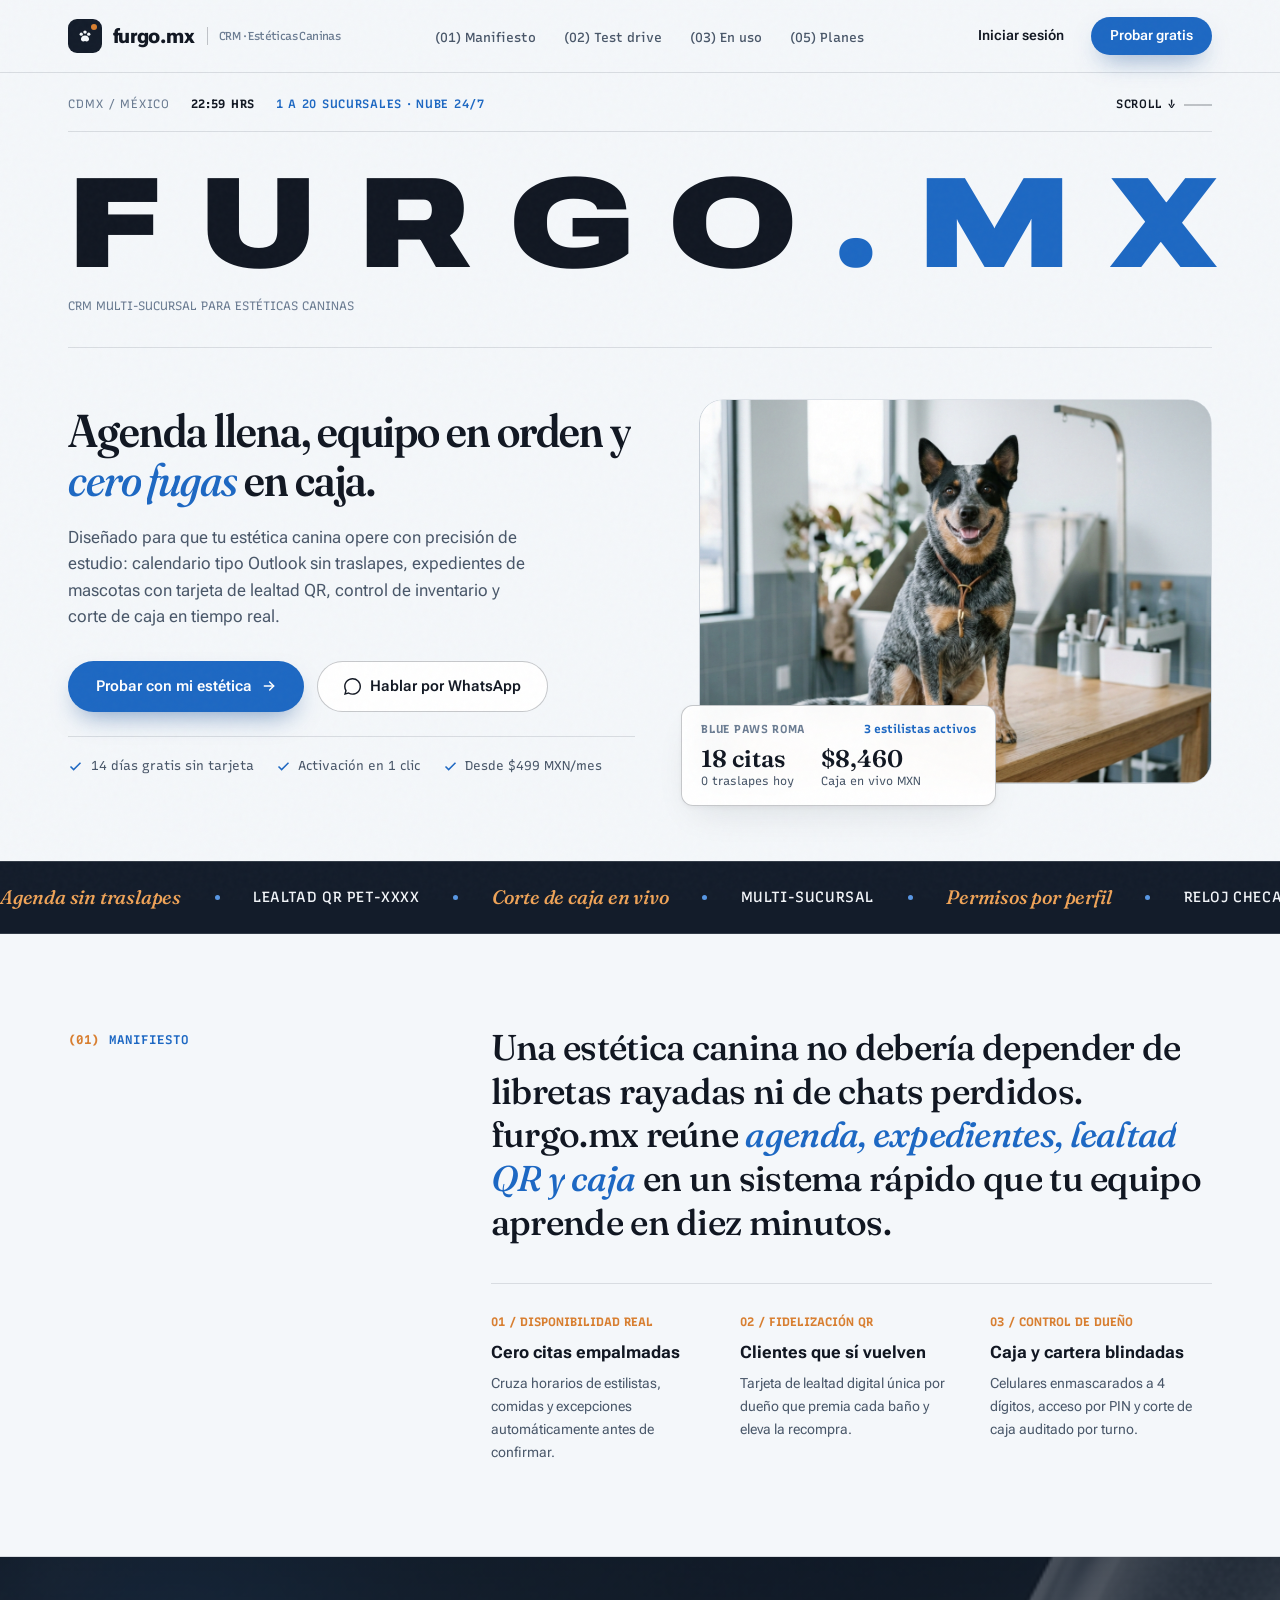
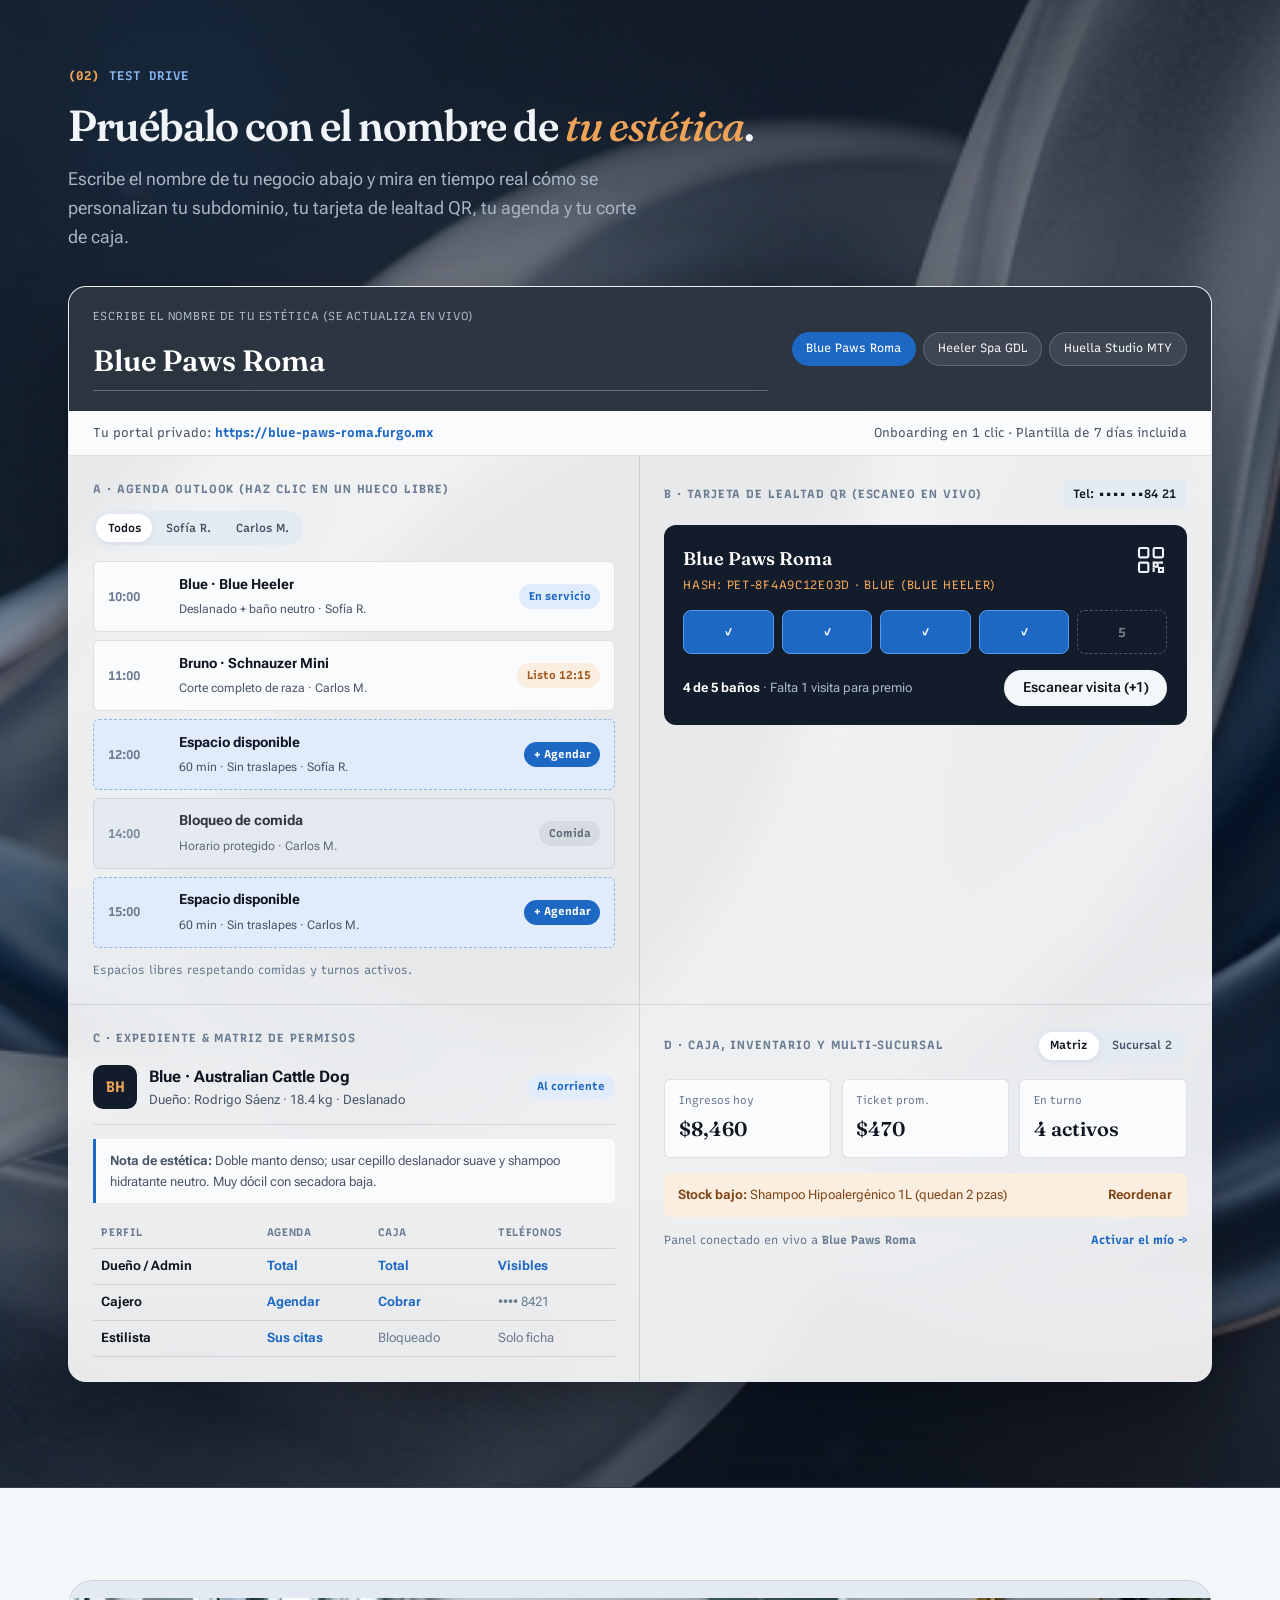
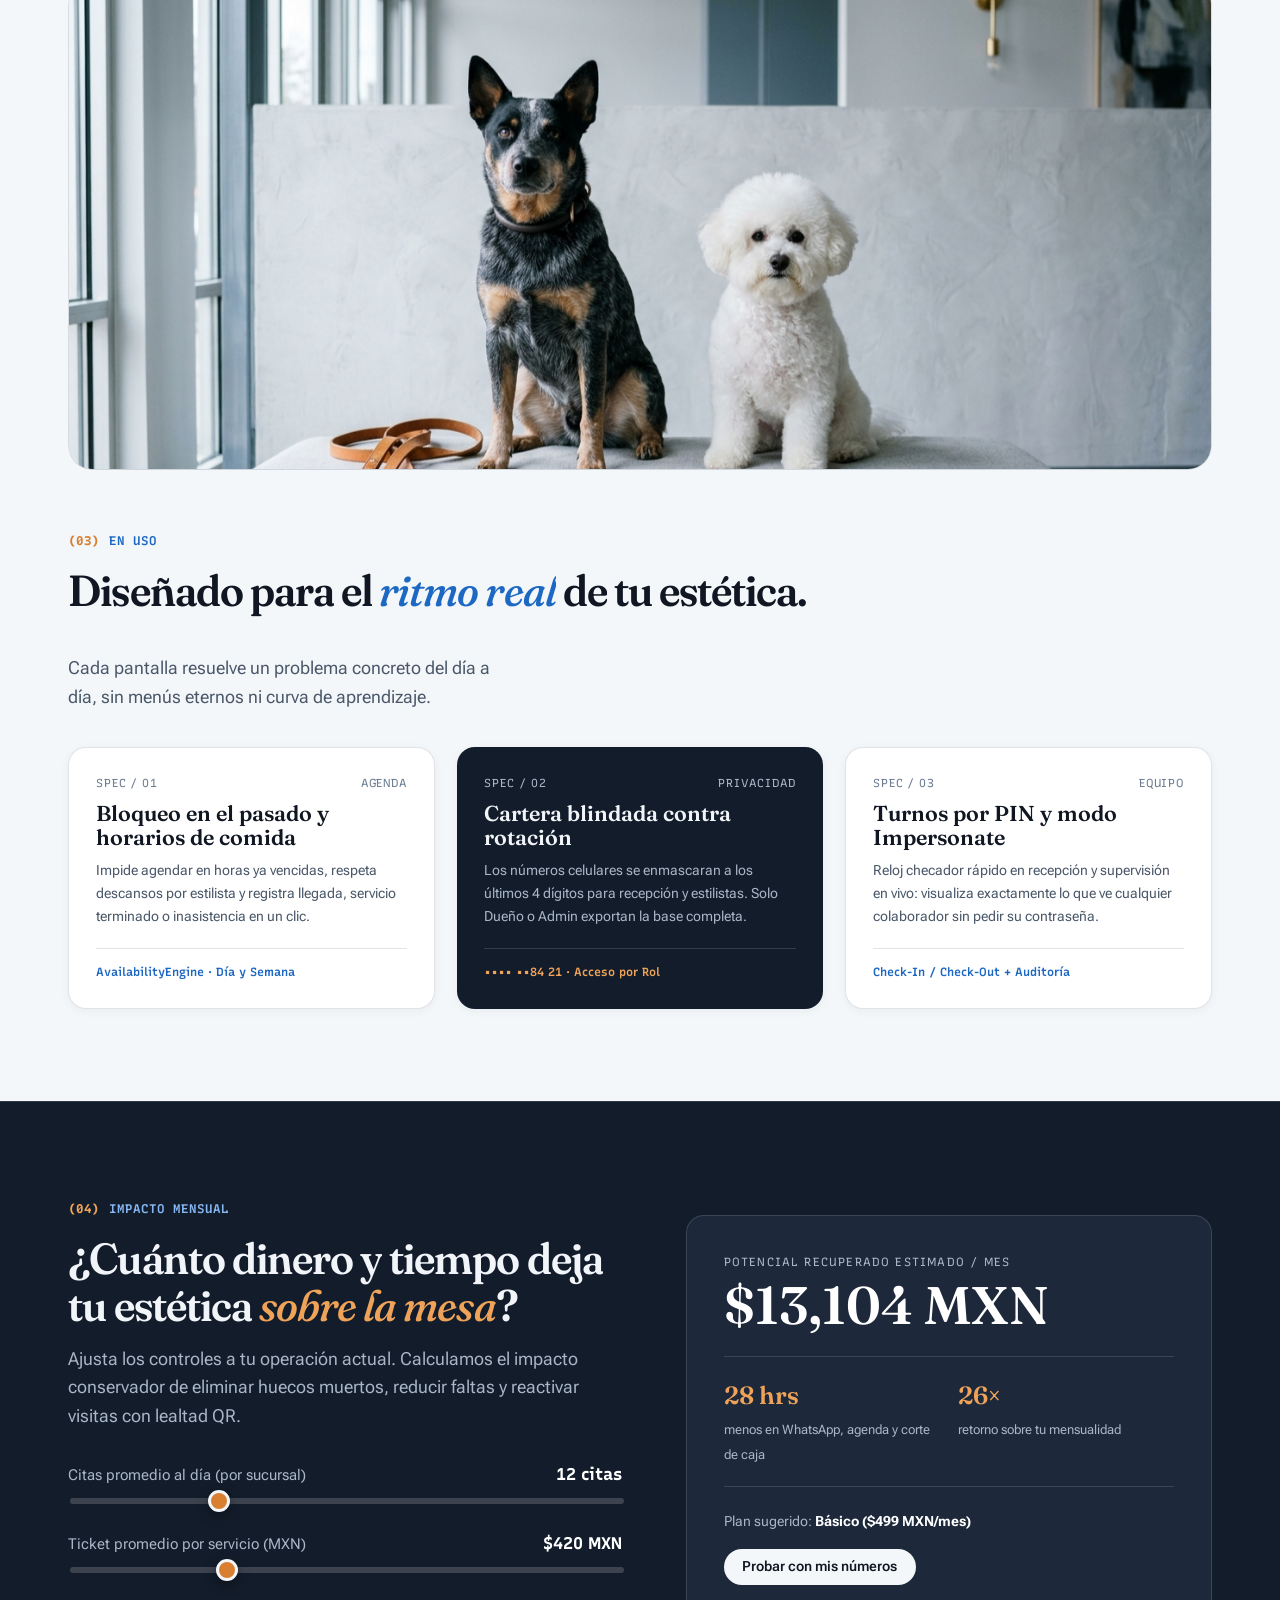
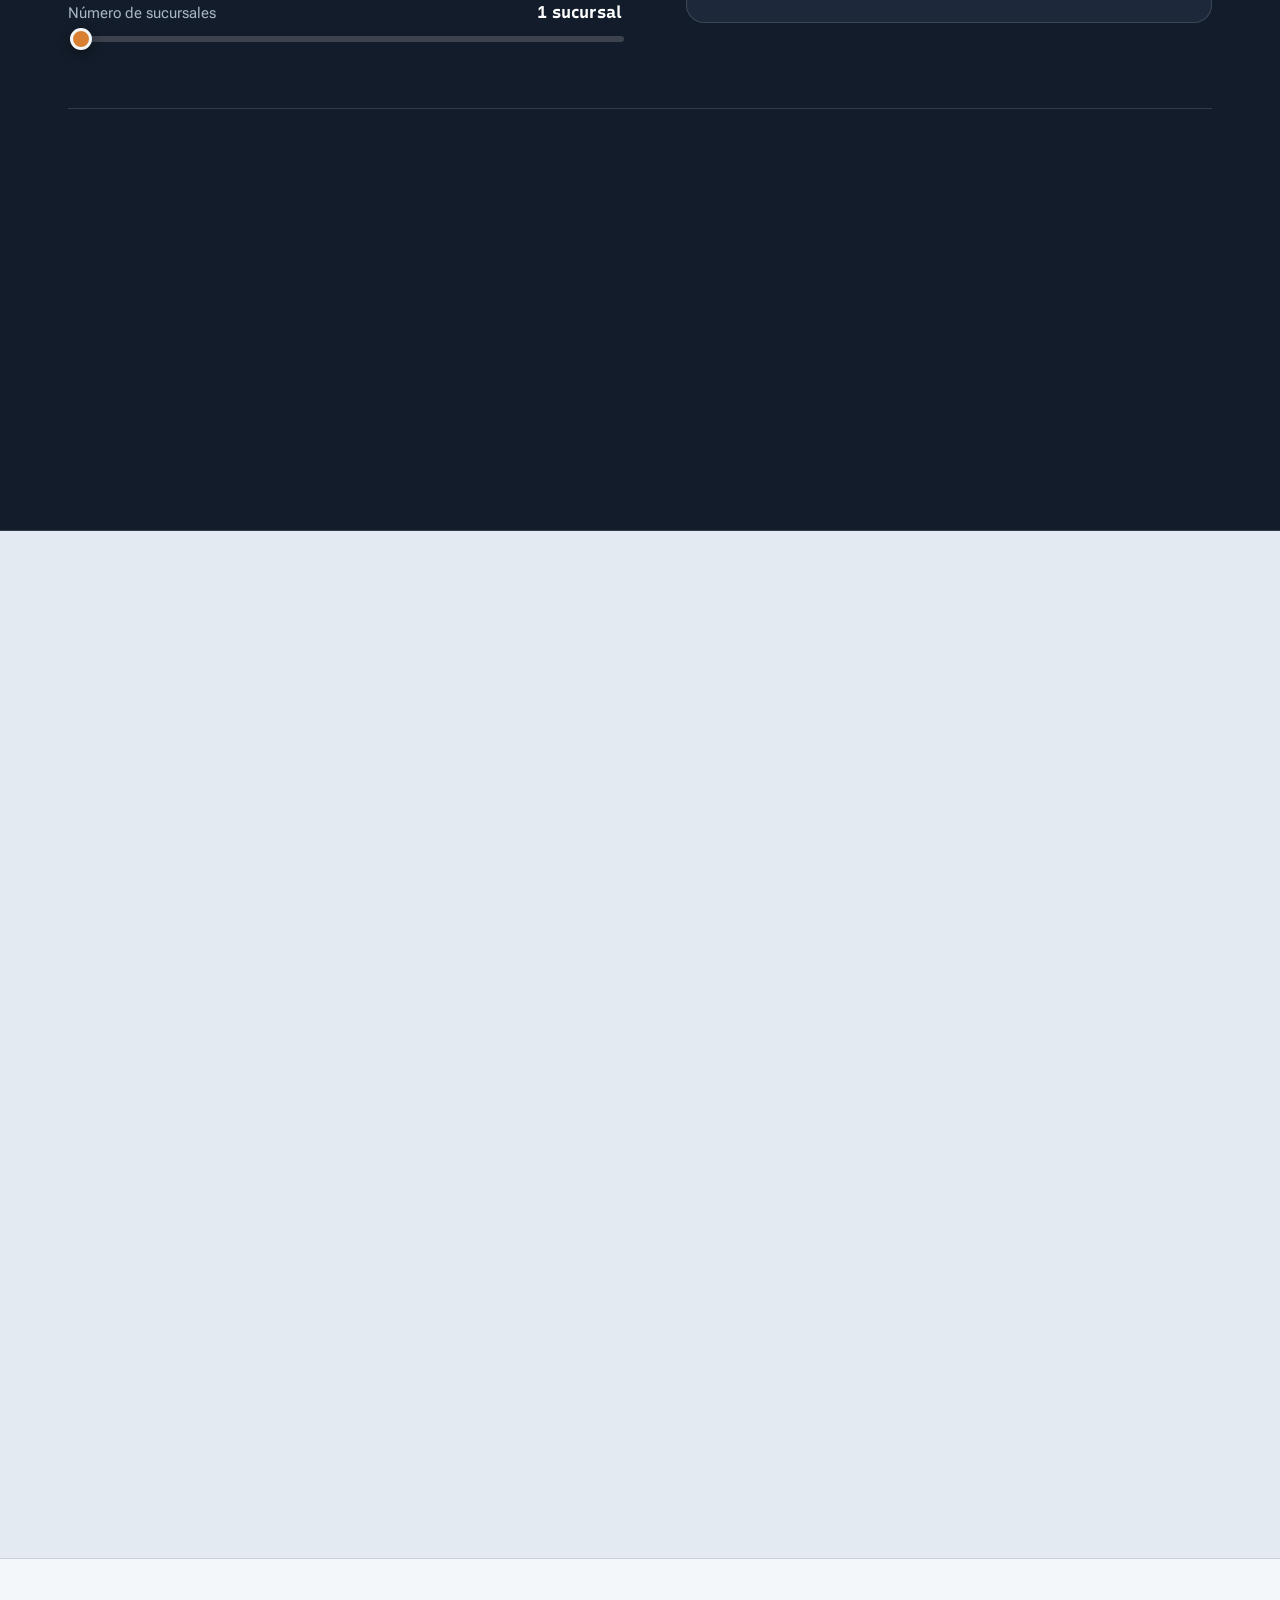
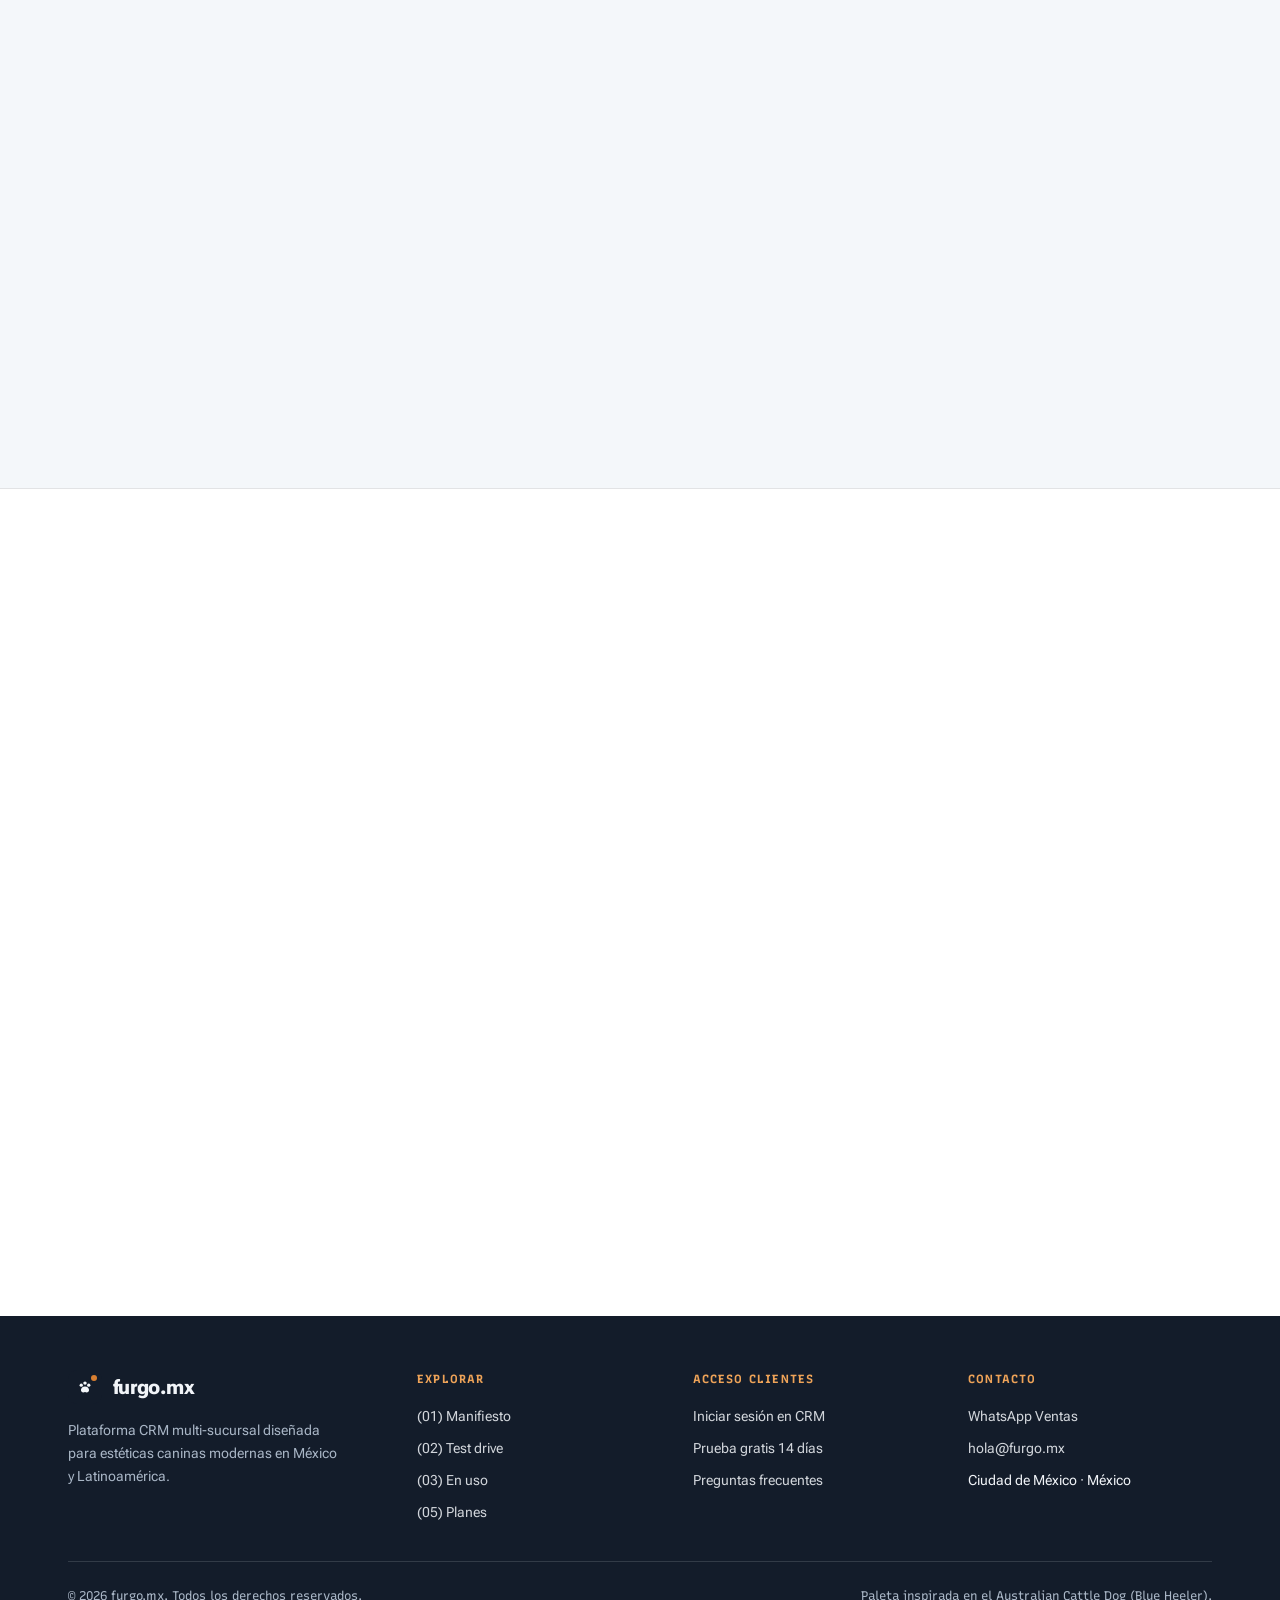
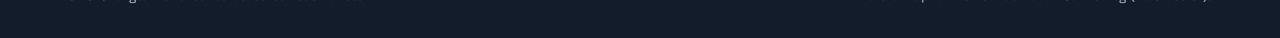
==== commit 827b8f71: "feat(brand): renombrar CRM, backend y landing a furgo.mx" ====
--- a/landing/index.html
+++ b/landing/index.html
@@ -3,13 +3,13 @@
 <head>
   <meta charset="UTF-8" />
   <meta name="viewport" content="width=device-width, initial-scale=1.0" />
-  <title>PawFlow — CRM Interactivo para Estéticas Caninas</title>
+  <title>furgo.mx — CRM Interactivo para Estéticas Caninas</title>
   <meta
     name="description"
     content="El CRM diseñado para estéticas caninas modernas: agenda sin traslapes, expedientes de mascotas con tarjeta de lealtad QR, inventario, permisos por PIN y corte de caja multi-sucursal."
   />
   <meta property="og:type" content="website" />
-  <meta property="og:title" content="PawFlow — El CRM para estéticas caninas con orden real" />
+  <meta property="og:title" content="furgo.mx — El CRM para estéticas caninas con orden real" />
   <meta
     property="og:description"
     content="Pruébalo con el nombre de tu estética antes de registrarte. Agenda tipo Outlook, lealtad QR, inventario y caja cuadrada al centavo."
@@ -30,7 +30,8 @@
     {
       "@context": "https://schema.org",
       "@type": "SoftwareApplication",
-      "name": "PawFlow",
+      "name": "furgo.mx",
+      "url": "https://furgo.mx",
       "applicationCategory": "BusinessApplication",
       "operatingSystem": "Web",
       "description": "CRM SaaS multi-sucursal para estéticas caninas: agenda inteligente, expedientes de clientes y mascotas, tarjeta de lealtad QR, inventario y corte de caja.",
@@ -54,7 +55,7 @@
   ====================================================================== -->
   <header id="site-header" class="site-header">
     <div class="container header-inner">
-      <a href="#inicio" class="brand" aria-label="PawFlow Inicio">
+      <a href="#inicio" class="brand" aria-label="furgo.mx Inicio">
         <span class="brand-mark" aria-hidden="true">
           <svg width="18" height="18" viewBox="0 0 24 24" fill="none">
             <circle cx="7" cy="9.5" r="2.2" fill="currentColor" />
@@ -63,7 +64,7 @@
             <path d="M12 11.2c-3.1 0-5.4 2.2-5.4 4.8 0 1.9 1.4 3.2 3.2 3.2 1 0 1.6-.4 2.2-.4s1.2.4 2.2.4c1.8 0 3.2-1.3 3.2-3.2 0-2.6-2.3-4.8-5.4-4.8Z" fill="currentColor" />
           </svg>
         </span>
-        <span>PawFlow</span>
+        <span>furgo.mx</span>
         <span class="brand-meta">CRM · Estéticas Caninas</span>
       </a>
 
@@ -139,14 +140,15 @@
 
         <!-- Kern Society Signature: Interactive Proximity Variable Display -->
         <div class="kinetic-stage">
-          <div id="kinetic-wordmark" class="kinetic-wordmark" aria-label="PAWFLOW">
-            <span class="kw-char">P</span>
-            <span class="kw-char">A</span>
-            <span class="kw-char">W</span>
-            <span class="kw-char is-accent">F</span>
-            <span class="kw-char is-accent">L</span>
-            <span class="kw-char is-accent">O</span>
-            <span class="kw-char is-accent">W</span>
+          <div id="kinetic-wordmark" class="kinetic-wordmark" aria-label="FURGO.MX">
+            <span class="kw-char">F</span>
+            <span class="kw-char">U</span>
+            <span class="kw-char">R</span>
+            <span class="kw-char">G</span>
+            <span class="kw-char">O</span>
+            <span class="kw-char is-accent">.</span>
+            <span class="kw-char is-accent">M</span>
+            <span class="kw-char is-accent">X</span>
           </div>
           <div class="kinetic-caption">
             <span>CRM MULTI-SUCURSAL PARA ESTÉTICAS CANINAS</span>
@@ -230,7 +232,7 @@
     <!-- ===================================================================
          KINETIC MARQUEE (DEEP BLUE HEELER SLATE)
     ==================================================================== -->
-    <div class="craft-marquee" aria-label="Capacidades de PawFlow">
+    <div class="craft-marquee" aria-label="Capacidades de furgo.mx">
       <div class="marquee-viewport">
         <div class="marquee-group">
           <span class="marquee-item marquee-item--serif">Agenda sin traslapes <span class="marquee-sep"></span></span>
@@ -266,7 +268,7 @@
         <div class="reveal">
           <p class="manifesto-statement" data-split>
             Una estética canina no debería depender de libretas rayadas ni de chats perdidos.
-            PawFlow reúne <em>agenda, expedientes, lealtad QR y caja</em> en un sistema rápido que
+            furgo.mx reúne <em>agenda, expedientes, lealtad QR y caja</em> en un sistema rápido que
             tu equipo aprende en diez minutos.
           </p>
 
@@ -342,7 +344,7 @@
           </div>
 
           <div class="sandbox-subdomain-strip">
-            <span>Tu portal privado: <strong id="sandbox-subdomain-url" class="subdomain-url">https://blue-paws-roma.pawflow.mx</strong></span>
+            <span>Tu portal privado: <strong id="sandbox-subdomain-url" class="subdomain-url">https://blue-paws-roma.furgo.mx</strong></span>
             <span>Onboarding en 1 clic · Plantilla de 7 días incluida</span>
           </div>
 
@@ -597,7 +599,7 @@
             <div>
               <div class="quote-stars" aria-label="5 de 5 estrellas">★★★★★</div>
               <blockquote>
-                “Antes perdíamos dos o tres espacios cada sábado por citas mal anotadas. Con PawFlow
+                “Antes perdíamos dos o tres espacios cada sábado por citas mal anotadas. Con furgo.mx
                 llenamos cada bloque y el corte de caja nos toma cinco minutos.”
               </blockquote>
             </div>
@@ -705,7 +707,7 @@
                 <span>Plan seleccionado</span>
                 <span id="cfg-badge">RECOMENDADO</span>
               </div>
-              <h3 id="cfg-title" class="summary-plan-title">PawFlow Pro</h3>
+              <h3 id="cfg-title" class="summary-plan-title">furgo.mx Pro</h3>
               <p id="cfg-desc" style="margin:0 0 1.2rem;font-size:0.9rem;color:var(--ink-on-dark-muted);">
                 Para estéticas con equipo completo o en expansión multi-sucursal.
               </p>
@@ -760,7 +762,7 @@
               <span class="faq-icon" aria-hidden="true">+</span>
             </button>
             <div class="faq-answer-wrap"><div class="faq-answer"><p>
-              No. PawFlow corre al 100% en navegador desde PC, Mac, tablet o celular. Si ya tienes
+              No. furgo.mx corre al 100% en navegador desde PC, Mac, tablet o celular. Si ya tienes
               lector USB de códigos de barras o QR, funciona automáticamente con inventario y lealtad.
             </p></div></div>
           </div>
@@ -778,7 +780,7 @@
 
           <div class="faq-item">
             <button type="button" class="faq-trigger" aria-expanded="false">
-              <span>¿Cómo protege PawFlow mi lista de clientes ante rotación?</span>
+              <span>¿Cómo protege furgo.mx mi lista de clientes ante rotación?</span>
               <span class="faq-icon" aria-hidden="true">+</span>
             </button>
             <div class="faq-answer-wrap"><div class="faq-answer"><p>
@@ -928,7 +930,7 @@
                 <path d="M12 11.2c-3.1 0-5.4 2.2-5.4 4.8 0 1.9 1.4 3.2 3.2 3.2 1 0 1.6-.4 2.2-.4s1.2.4 2.2.4c1.8 0 3.2-1.3 3.2-3.2 0-2.6-2.3-4.8-5.4-4.8Z" fill="currentColor" />
               </svg>
             </span>
-            <span>PawFlow</span>
+            <span>furgo.mx</span>
           </a>
           <p class="footer-brand-desc">
             Plataforma CRM multi-sucursal diseñada para estéticas caninas modernas en México y Latinoamérica.
@@ -958,14 +960,14 @@
           <h4>Contacto</h4>
           <ul>
             <li><a href="#" data-whatsapp-link data-wa-context="footer">WhatsApp Ventas</a></li>
-            <li><a href="mailto:hola@pawflow.mx">hola@pawflow.mx</a></li>
+            <li><a href="mailto:hola@furgo.mx">hola@furgo.mx</a></li>
             <li><span>Ciudad de México · México</span></li>
           </ul>
         </div>
       </div>
 
       <div class="footer-bottom">
-        <span>© <span id="footer-year">2026</span> PawFlow. Todos los derechos reservados.</span>
+        <span>© <span id="footer-year">2026</span> furgo.mx. Todos los derechos reservados.</span>
         <span>Paleta inspirada en el Australian Cattle Dog (Blue Heeler).</span>
       </div>
     </div>
@@ -981,7 +983,7 @@
         <label for="input-subdomain" class="sr-only">Subdominio</label>
         <div class="subdomain-input-wrap">
           <input id="input-subdomain" type="text" placeholder="blue-paws-roma" autocomplete="off" spellcheck="false" required />
-          <span id="portal-domain-suffix" class="subdomain-suffix">.pawflow.mx</span>
+          <span id="portal-domain-suffix" class="subdomain-suffix">.furgo.mx</span>
         </div>
         <button type="submit" class="btn btn--primary btn--full">Ir a mi panel</button>
       </form>
--- a/landing/css/styles.css
+++ b/landing/css/styles.css
@@ -1,5 +1,5 @@
 /* ==========================================================================
-   PawFlow — Blue Heeler × Kern Society Editorial Design System
+   furgo.mx — Blue Heeler × Kern Society Editorial Design System
    Palette extracted from Australian Cattle Dog (Blue Heeler):
      • Frost Merle Canvas (#F5F8FC) & Merle Mist (#E7EEF6)
      • Mask Black Ink (#111824) & Deep Heeler Slate (#131D2B)
@@ -447,7 +447,7 @@
   width: 100%;
   margin: 0;
   font-family: var(--font-flex);
-  font-size: clamp(2.8rem, 10.4vw, 9.4rem);
+  font-size: clamp(2.4rem, 9.8vw, 9.2rem);
   line-height: 0.92;
   letter-spacing: -0.03em;
   color: var(--ink-primary);
